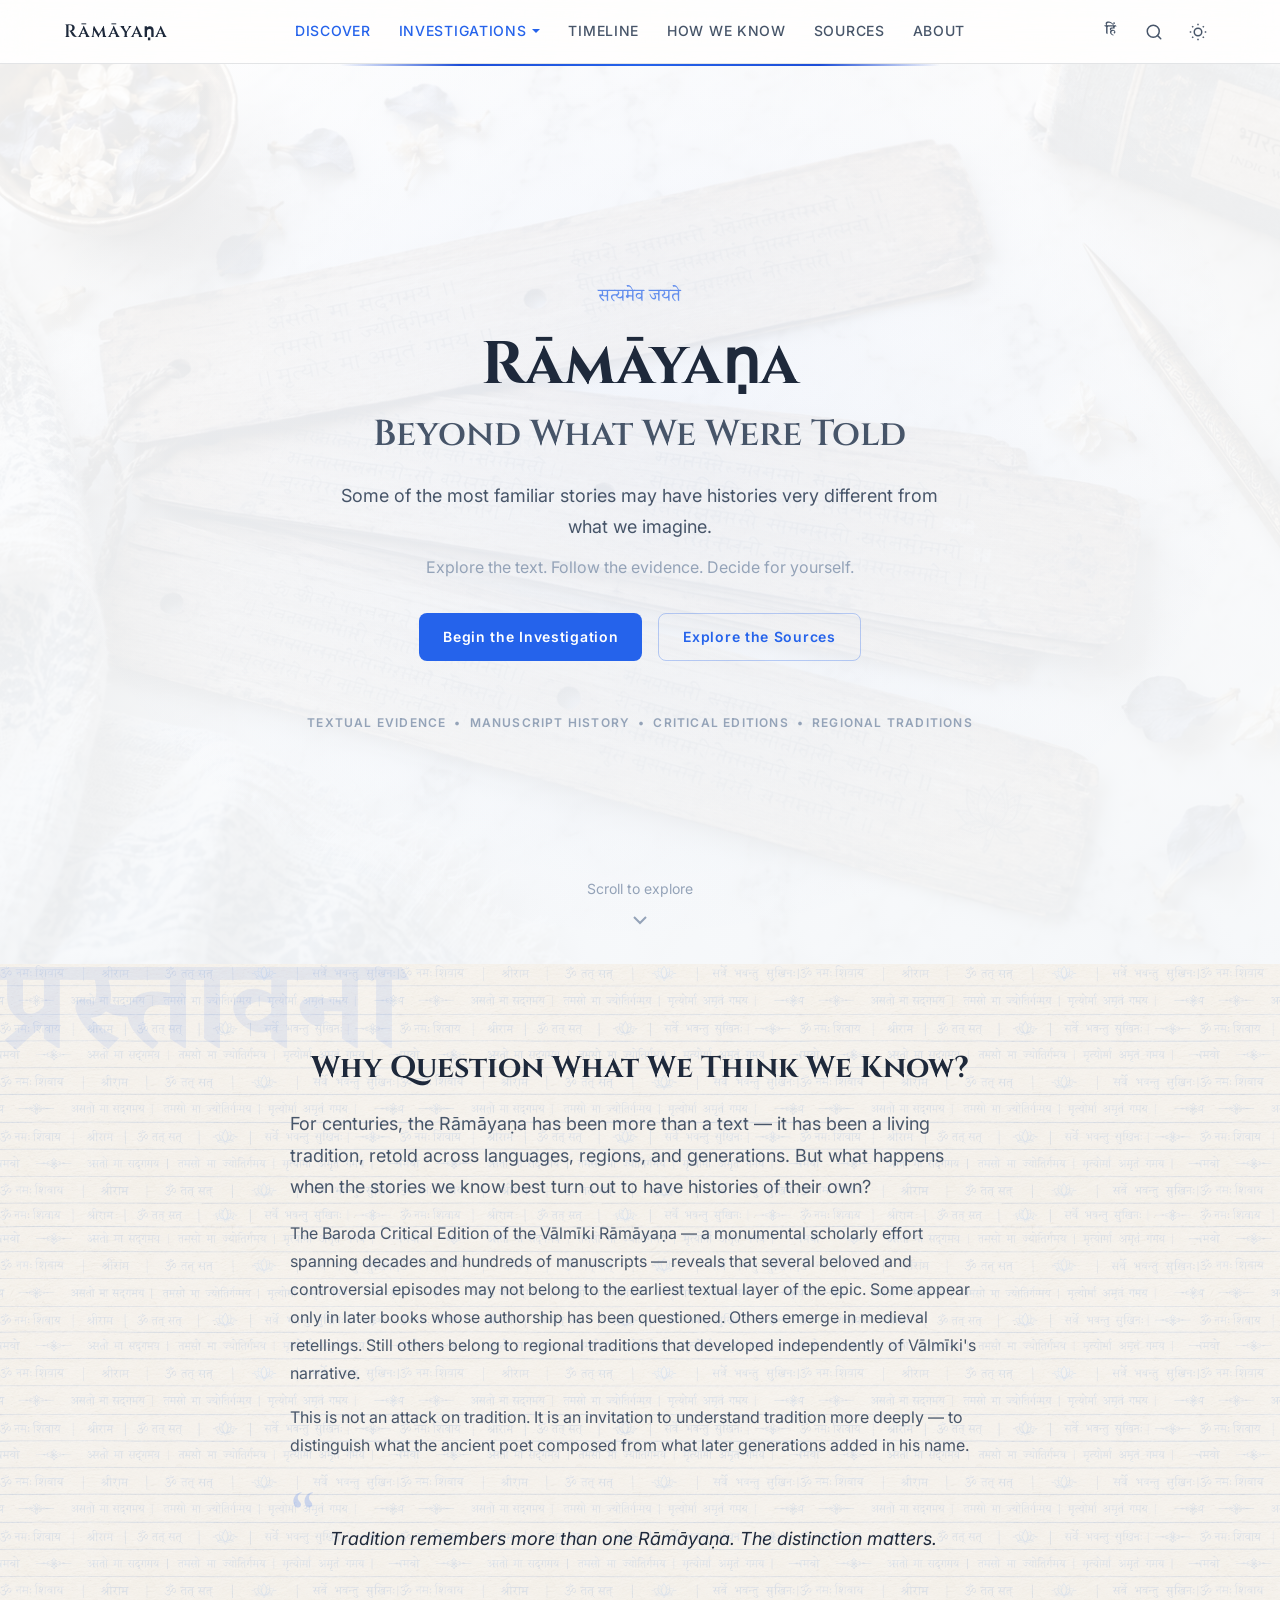
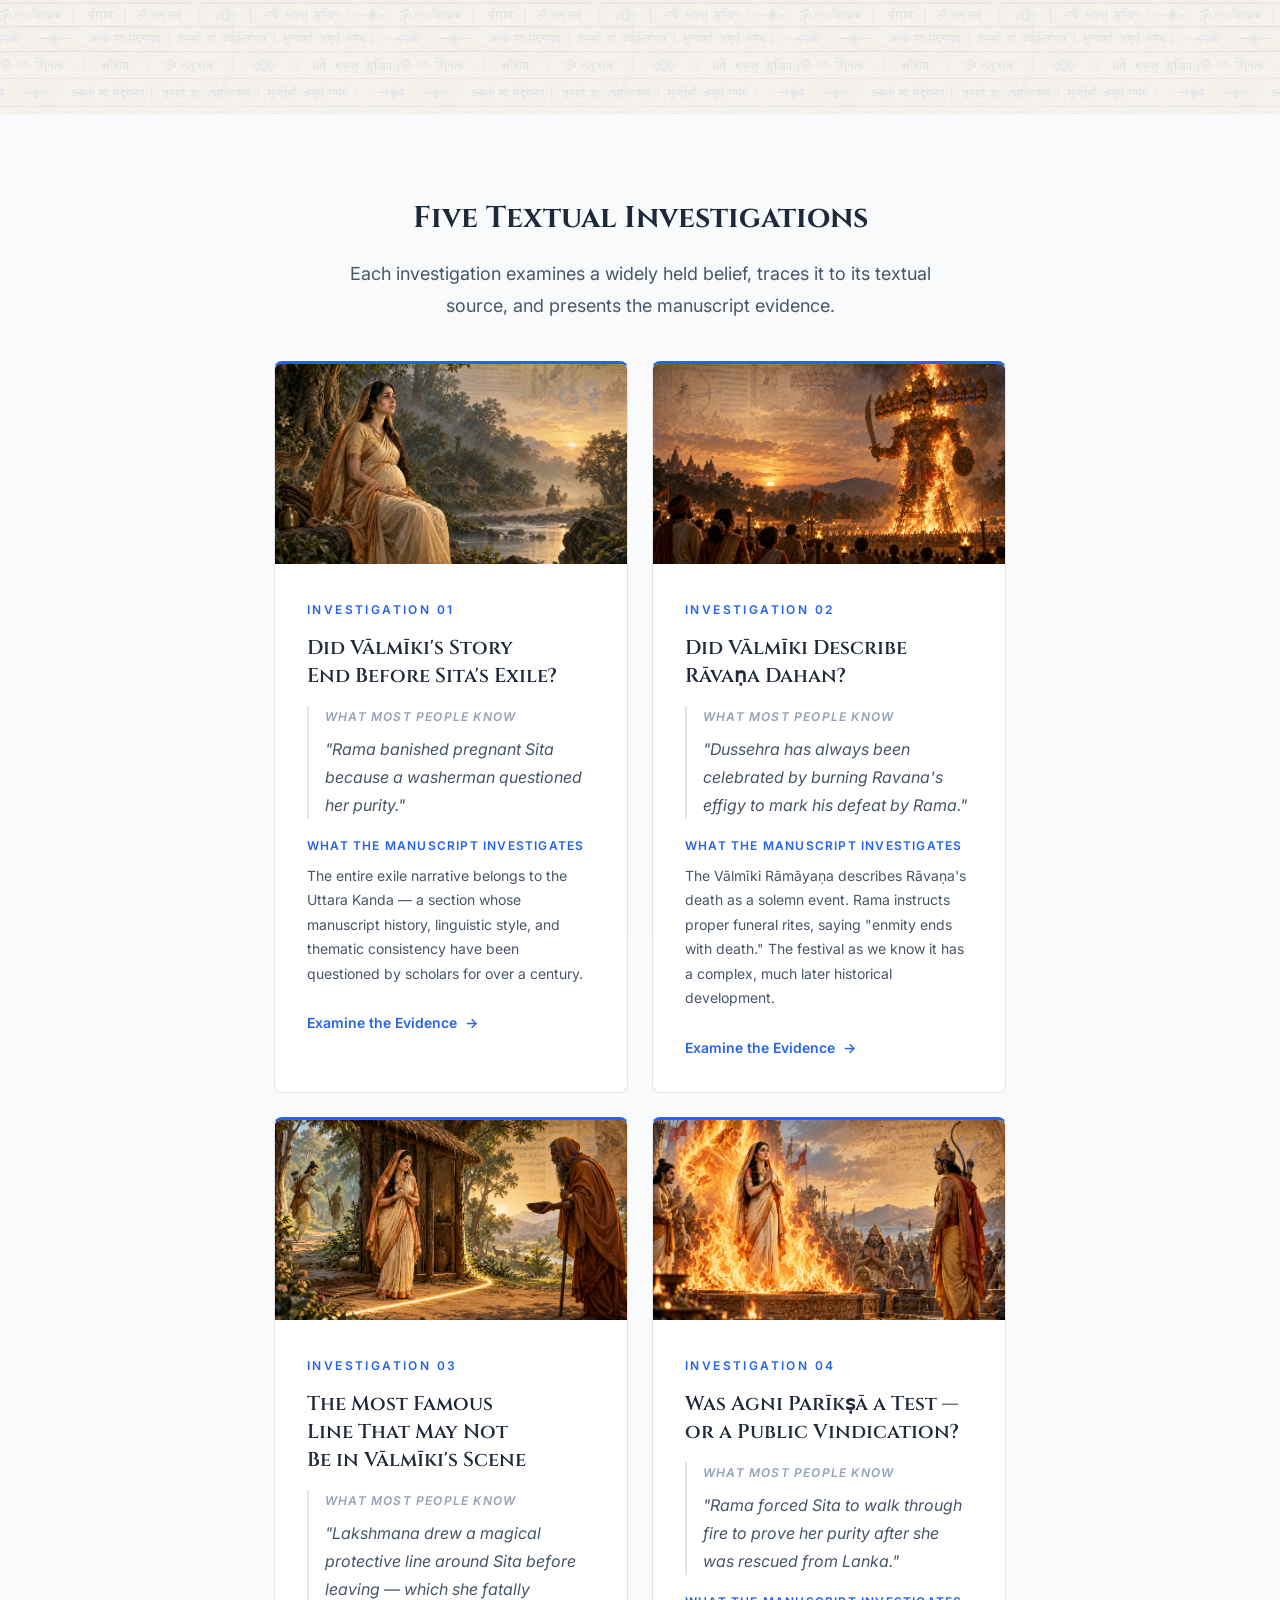
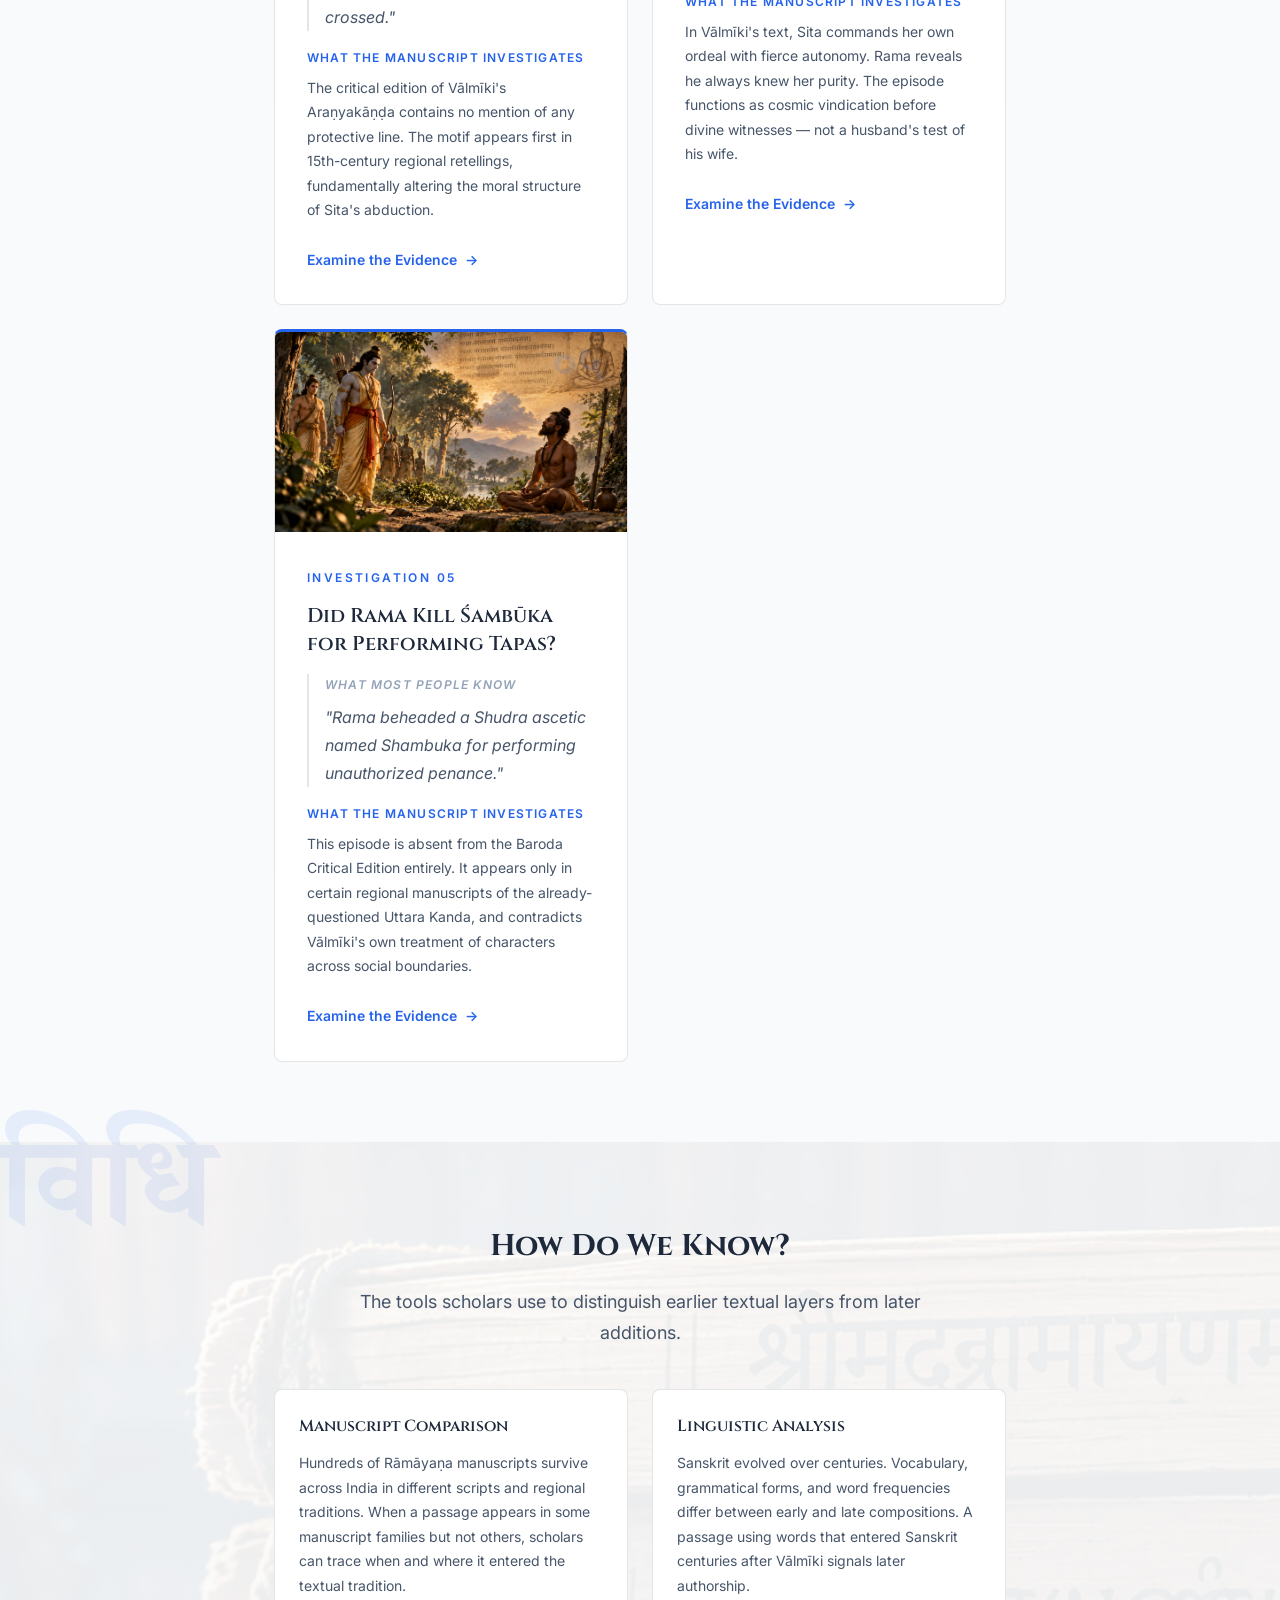
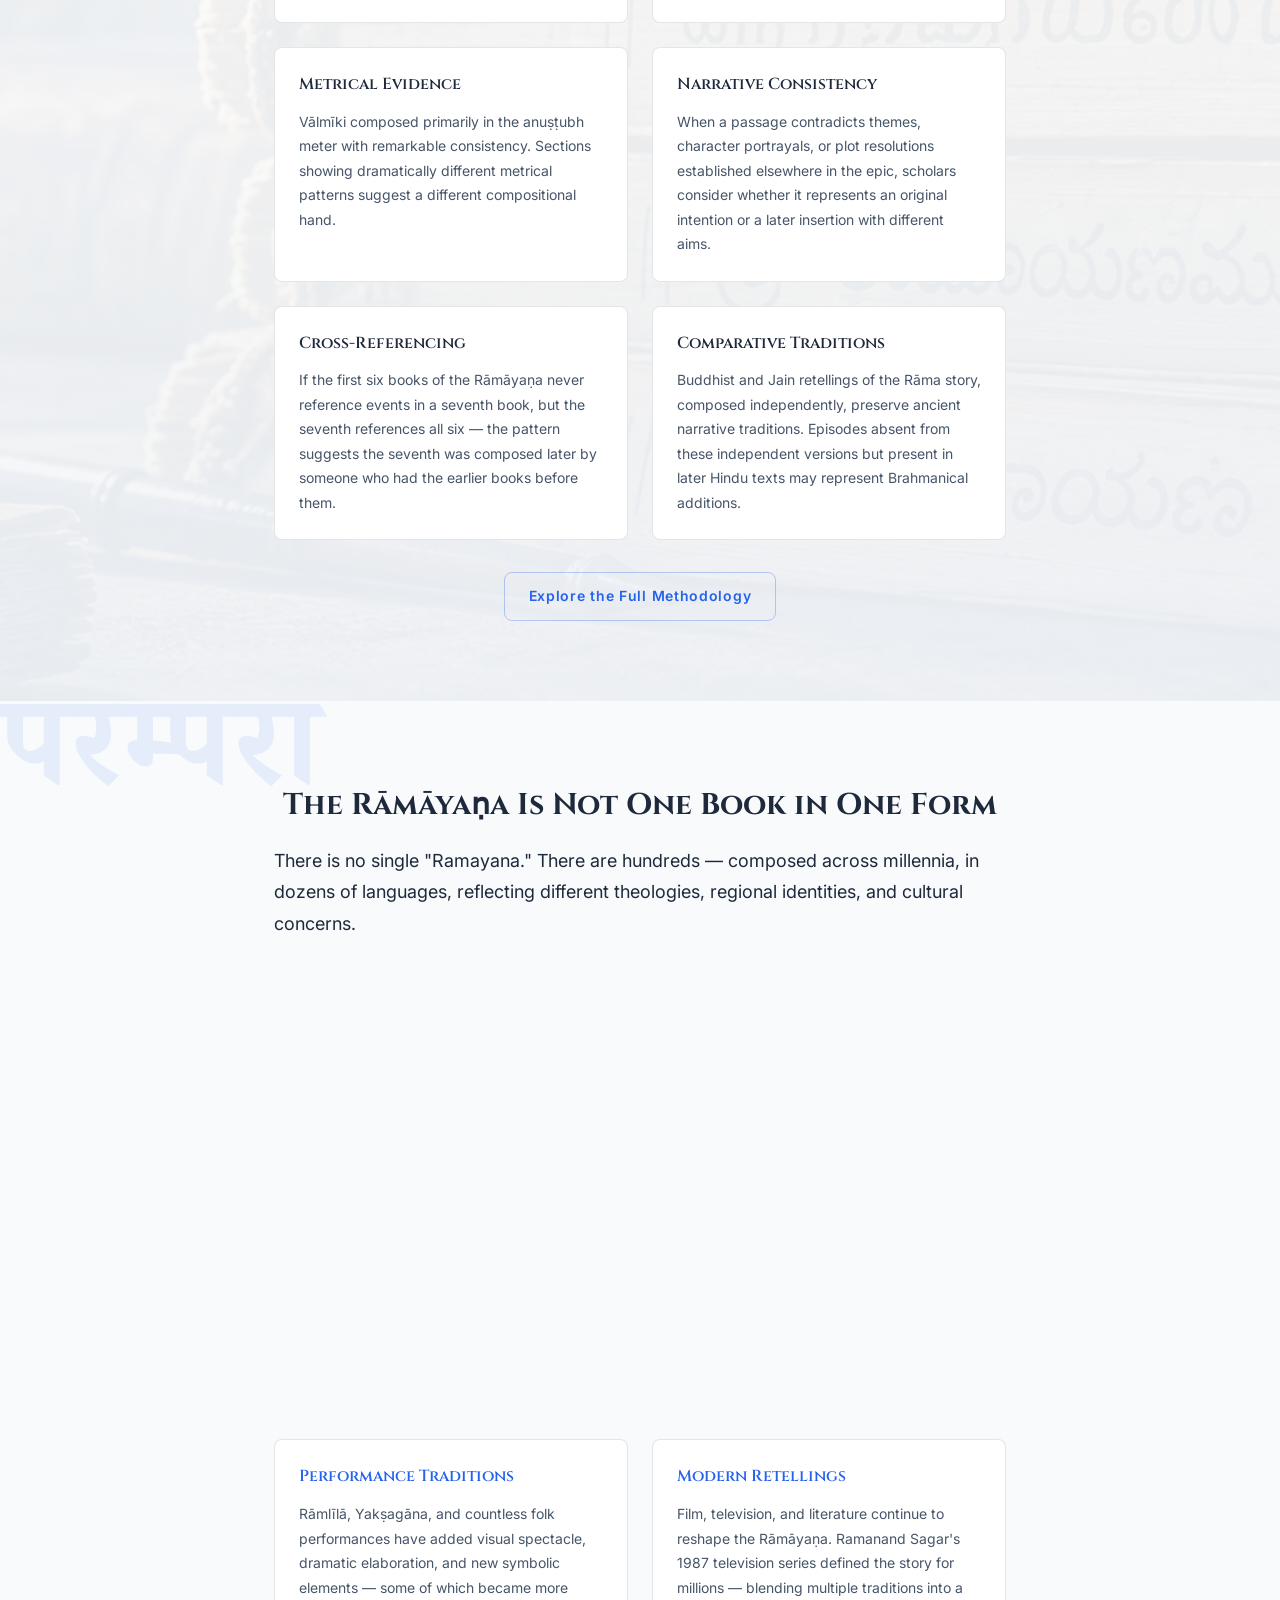
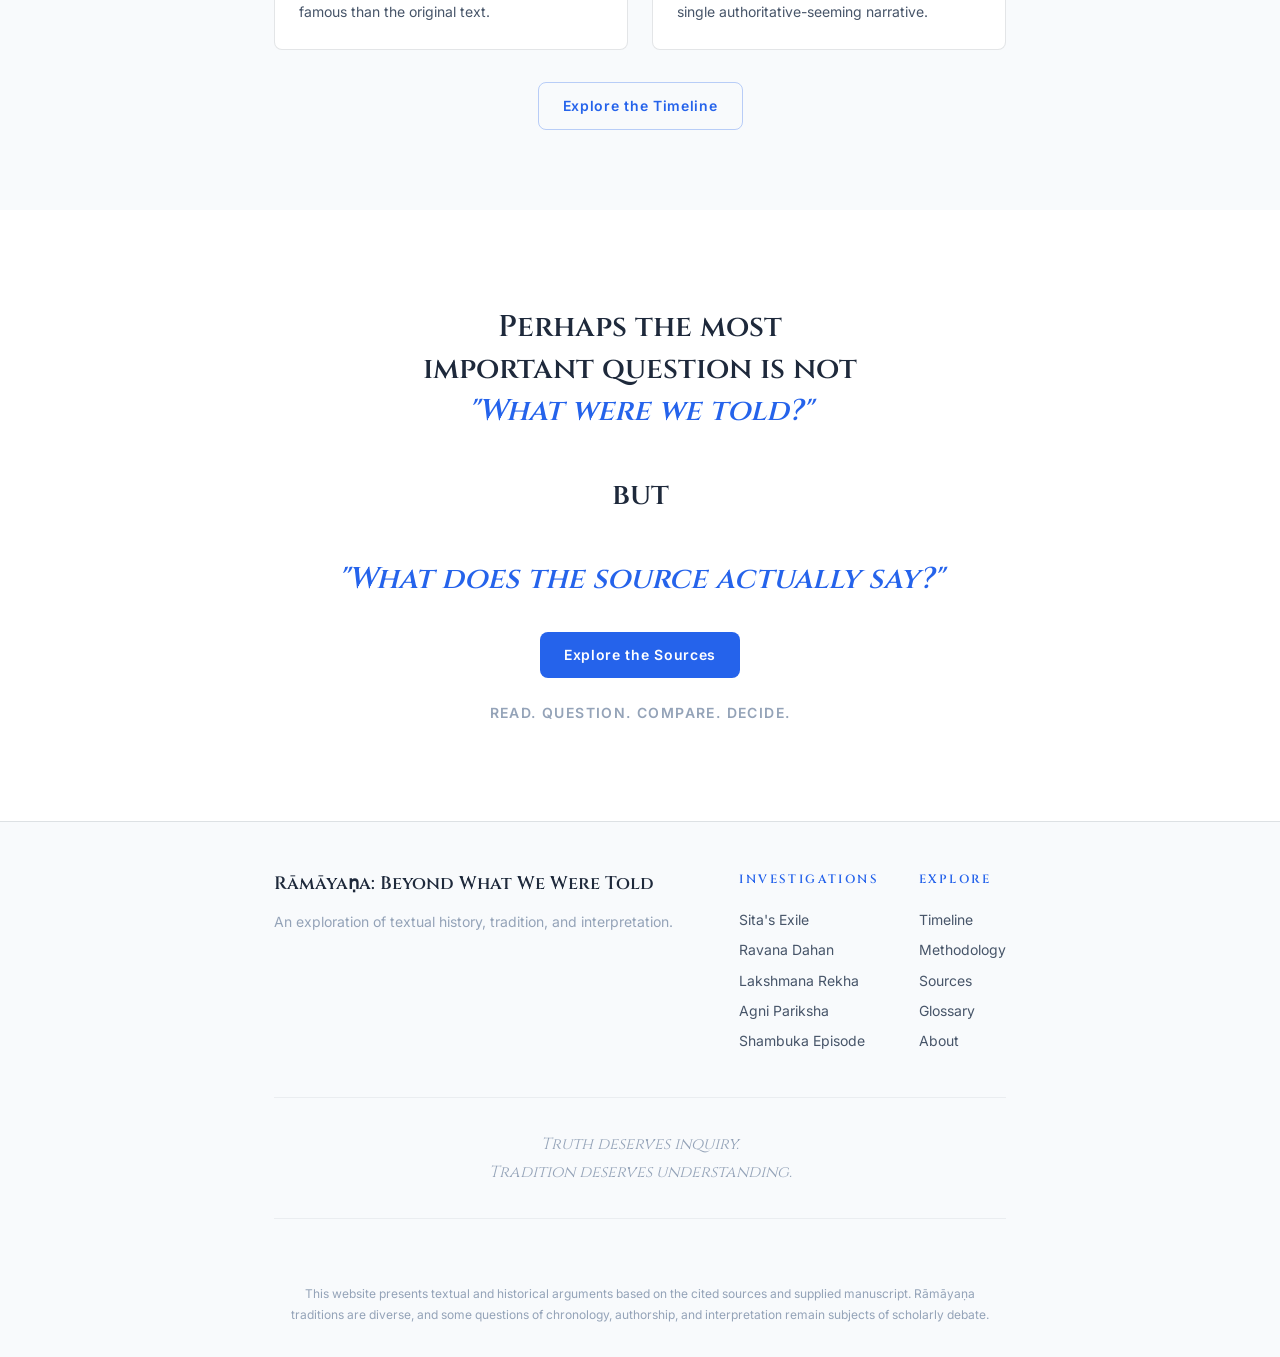
==== index.html @ 6b8daf91 "Add complete Ramayana scholarly website - Light white/blue theme with dark mode toggle - 5 textual i" ====
<!DOCTYPE html>
<html lang="en">
<head>
    <meta charset="UTF-8">
    <meta name="viewport" content="width=device-width, initial-scale=1.0">
    <title>Ramayana: Beyond What We Were Told</title>
    <meta name="description" content="An immersive digital exhibition exploring the textual history of the Ramayana. Discover what the earliest texts say, what later traditions added, and what history changed.">
    <meta name="keywords" content="Valmiki Ramayana, Ramayana facts, Ramayana Critical Edition, Uttara Kanda, textual history, Sita exile, Lakshmana Rekha, Agni Pariksha">
    <link rel="canonical" href="">
    <meta property="og:title" content="Ramayana: Beyond What We Were Told">
    <meta property="og:description" content="Return to the Text. Examine the Evidence. Rediscover the Story.">
    <meta property="og:type" content="website">
    <meta name="twitter:card" content="summary_large_image">
    <meta name="twitter:title" content="Ramayana: Beyond What We Were Told">
    <meta name="twitter:description" content="An immersive digital exhibition exploring the textual history of the Ramayana.">
    <meta property="og:image" content="images/og-image.png">
    <meta name="twitter:image" content="images/og-image.png">
    <link rel="icon" type="image/png" href="images/favicon.png">
    <link rel="preconnect" href="https://fonts.googleapis.com">
    <link rel="preconnect" href="https://fonts.gstatic.com" crossorigin>
    <link href="https://fonts.googleapis.com/css2?family=Cinzel:wght@400;500;600;700&family=Inter:wght@300;400;500;600&family=Noto+Serif+Devanagari:wght@400;600&display=swap" rel="stylesheet">
    <link rel="stylesheet" href="css/reset.css">
    <link rel="stylesheet" href="css/variables.css">
    <link rel="stylesheet" href="css/main.css">
    <link rel="stylesheet" href="css/components.css">
    <link rel="stylesheet" href="css/responsive.css">
    <script type="application/ld+json">
    {
        "@context": "https://schema.org",
        "@type": "WebSite",
        "name": "Ramayana: Beyond What We Were Told",
        "description": "An immersive digital exhibition exploring the textual history of the Ramayana.",
        "url": ""
    }
    </script>
</head>
<body>
    <a href="#main-content" class="skip-to-content">Skip to main content</a>
    <div class="reading-progress-bar" aria-hidden="true"></div>

    <header class="site-header" role="banner">
        <div class="header-container">
            <a href="index.html" class="site-logo" aria-label="Home">
                <span class="logo-text">Rāmāyaṇa</span>
            </a>
            <nav class="main-nav" role="navigation" aria-label="Main navigation">
                <ul class="nav-links">
                    <li><a href="index.html" class="active" data-i18n="nav-discover">Discover</a></li>
                    <li class="nav-dropdown">
                        <a href="#investigations" aria-haspopup="true" data-i18n="nav-investigations">Investigations</a>
                        <ul class="dropdown-menu">
                            <li><a href="facts/sita-exile.html" data-i18n="nav-sita-exile">Sita's Exile</a></li>
                            <li><a href="facts/ravana-dahan.html" data-i18n="nav-ravana-dahan">Ravana Dahan</a></li>
                            <li><a href="facts/lakshmana-rekha.html" data-i18n="nav-lakshmana-rekha">Lakshmana Rekha</a></li>
                            <li><a href="facts/agni-pariksha.html" data-i18n="nav-agni-pariksha">Agni Pariksha</a></li>
                            <li><a href="facts/shambuka.html" data-i18n="nav-shambuka">The Shambuka Episode</a></li>
                        </ul>
                    </li>
                    <li><a href="timeline.html" data-i18n="nav-timeline">Timeline</a></li>
                    <li><a href="methodology.html" data-i18n="nav-how-we-know">How We Know</a></li>
                    <li><a href="sources.html" data-i18n="nav-sources">Sources</a></li>
                    <li><a href="about.html" data-i18n="nav-about">About</a></li>
                </ul>
            </nav>
            <div class="header-actions">
                <button class="lang-toggle" aria-label="हिन्दी में पढ़ें" title="हिन्दी में पढ़ें">
                    <span class="lang-label">हिं</span>
                </button>
                <button class="search-toggle" aria-label="Open search" title="Search (Ctrl+K)">
                    <svg width="20" height="20" viewBox="0 0 24 24" fill="none" stroke="currentColor" stroke-width="2" stroke-linecap="round" stroke-linejoin="round"><circle cx="11" cy="11" r="8"/><line x1="21" y1="21" x2="16.65" y2="16.65"/></svg>
                </button>
                <button class="theme-toggle" aria-label="Toggle reading mode" title="Toggle reading mode">
                    <svg class="icon-sun" width="20" height="20" viewBox="0 0 24 24" fill="none" stroke="currentColor" stroke-width="2"><circle cx="12" cy="12" r="5"/><line x1="12" y1="1" x2="12" y2="3"/><line x1="12" y1="21" x2="12" y2="23"/><line x1="4.22" y1="4.22" x2="5.64" y2="5.64"/><line x1="18.36" y1="18.36" x2="19.78" y2="19.78"/><line x1="1" y1="12" x2="3" y2="12"/><line x1="21" y1="12" x2="23" y2="12"/><line x1="4.22" y1="19.78" x2="5.64" y2="18.36"/><line x1="18.36" y1="5.64" x2="19.78" y2="4.22"/></svg>
                    <svg class="icon-moon" width="20" height="20" viewBox="0 0 24 24" fill="none" stroke="currentColor" stroke-width="2"><path d="M21 12.79A9 9 0 1 1 11.21 3 7 7 0 0 0 21 12.79z"/></svg>
                </button>
                <button class="mobile-menu-toggle" aria-label="Open menu" aria-expanded="false">
                    <span class="hamburger-line"></span>
                    <span class="hamburger-line"></span>
                    <span class="hamburger-line"></span>
                </button>
            </div>
        </div>
    </header>

    <main id="main-content">
        <!-- HERO SECTION -->
        <section class="hero" aria-label="Introduction">
            <div class="hero-bg-texture" aria-hidden="true"></div>
            <div class="hero-content">
                <p class="hero-sanskrit" aria-hidden="true" data-i18n="hero-sanskrit">सत्यमेव जयते</p>
                <h1 class="hero-title">
                    <span class="hero-title-main" data-i18n="hero-title-main">Rāmāyaṇa</span>
                    <span class="hero-title-sub" data-i18n="hero-title-sub">Beyond What We Were Told</span>
                </h1>
                <p class="hero-tagline" data-i18n="hero-tagline">Some of the most familiar stories may have histories very different from what we imagine.</p>
                <p class="hero-invitation" data-i18n="hero-invitation">Explore the text. Follow the evidence. Decide for yourself.</p>
                <div class="hero-cta">
                    <a href="#investigations" class="btn-primary" data-i18n="hero-btn-begin">Begin the Investigation</a>
                    <a href="sources.html" class="btn-secondary" data-i18n="hero-btn-sources">Explore the Sources</a>
                </div>
                <div class="credibility-strip fade-in">
                    <span data-i18n="hero-cred-textual">Textual Evidence</span>
                    <span class="separator" aria-hidden="true">•</span>
                    <span data-i18n="hero-cred-manuscript">Manuscript History</span>
                    <span class="separator" aria-hidden="true">•</span>
                    <span data-i18n="hero-cred-critical">Critical Editions</span>
                    <span class="separator" aria-hidden="true">•</span>
                    <span data-i18n="hero-cred-regional">Regional Traditions</span>
                </div>
            </div>
            <div class="hero-scroll-indicator" aria-hidden="true">
                <span data-i18n="hero-scroll">Scroll to explore</span>
                <svg width="24" height="24" viewBox="0 0 24 24" fill="none" stroke="currentColor" stroke-width="2"><polyline points="6 9 12 15 18 9"/></svg>
            </div>
        </section>

        <!-- INTRODUCTION -->
        <section class="section-intro fade-in" aria-labelledby="intro-heading">
            <div class="container">
                <div class="section-number" aria-hidden="true">प्रस्तावना</div>
                <h2 id="intro-heading" class="section-heading" data-i18n="intro-heading">Why Question What We Think We Know?</h2>
                <div class="intro-content">
                    <p class="lead-text" data-i18n="intro-lead">For centuries, the Rāmāyaṇa has been more than a text — it has been a living tradition, retold across languages, regions, and generations. But what happens when the stories we know best turn out to have histories of their own?</p>
                    <p data-i18n="intro-p1">The Baroda Critical Edition of the Vālmīki Rāmāyaṇa — a monumental scholarly effort spanning decades and hundreds of manuscripts — reveals that several beloved and controversial episodes may not belong to the earliest textual layer of the epic. Some appear only in later books whose authorship has been questioned. Others emerge in medieval retellings. Still others belong to regional traditions that developed independently of Vālmīki's narrative.</p>
                    <p data-i18n="intro-p2">This is not an attack on tradition. It is an invitation to understand tradition more deeply — to distinguish what the ancient poet composed from what later generations added in his name.</p>
                    <div class="quote-block fade-in">
                        <blockquote>
                            <p data-i18n="intro-quote">Tradition remembers more than one Rāmāyaṇa. The distinction matters.</p>
                        </blockquote>
                    </div>
                </div>
            </div>
        </section>

        <!-- SIX INVESTIGATIONS -->
        <section id="investigations" class="section-investigations" aria-labelledby="investigations-heading">
            <div class="container">
                <h2 id="investigations-heading" class="section-heading" data-i18n="investigations-heading">Five Textual Investigations</h2>
                <p class="section-subtitle" data-i18n="investigations-subtitle">Each investigation examines a widely held belief, traces it to its textual source, and presents the manuscript evidence.</p>

                <div class="revelation-cards">
                    <!-- CARD 01: Sita's Exile -->
                    <article class="revelation-card fade-in">
                        <div class="card-image">
                            <img src="images/card-01-sita-exile.png" alt="Ancient manuscript depicting Sita's exile narrative" loading="lazy">
                        </div>
                        <div class="card-content">
                            <div class="card-header">
                                <span class="card-number" aria-hidden="true">०१</span>
                                <span class="card-label" data-i18n="card1-label">Investigation 01</span>
                            </div>
                            <h3 class="card-title" data-i18n="card1-title">Did Vālmīki's Story End Before Sita's Exile?</h3>
                            <div class="card-body">
                                <div class="popular-belief">
                                    <span class="belief-label" data-i18n="card1-belief-label">What most people know</span>
                                    <p data-i18n="card1-belief">"Rama banished pregnant Sita because a washerman questioned her purity."</p>
                                </div>
                                <div class="investigation-text">
                                    <span class="invest-label" data-i18n="card1-invest-label">What the manuscript investigates</span>
                                    <p data-i18n="card1-invest">The entire exile narrative belongs to the Uttara Kanda — a section whose manuscript history, linguistic style, and thematic consistency have been questioned by scholars for over a century.</p>
                                </div>
                            </div>
                            <a href="facts/sita-exile.html" class="card-cta" data-i18n="card1-cta">Examine the Evidence <span aria-hidden="true">→</span></a>
                        </div>
                    </article>

                    <!-- CARD 02: Ravana Dahan -->
                    <article class="revelation-card fade-in">
                        <div class="card-image">
                            <img src="images/card-02-ravana-dahan.png" alt="Historical depiction of Ravana Dahan festival origins" loading="lazy">
                        </div>
                        <div class="card-content">
                            <div class="card-header">
                                <span class="card-number" aria-hidden="true">०२</span>
                                <span class="card-label" data-i18n="card2-label">Investigation 02</span>
                            </div>
                            <h3 class="card-title" data-i18n="card2-title">Did Vālmīki Describe Rāvaṇa Dahan?</h3>
                            <div class="card-body">
                                <div class="popular-belief">
                                    <span class="belief-label" data-i18n="card2-belief-label">What most people know</span>
                                    <p data-i18n="card2-belief">"Dussehra has always been celebrated by burning Ravana's effigy to mark his defeat by Rama."</p>
                                </div>
                                <div class="investigation-text">
                                    <span class="invest-label" data-i18n="card2-invest-label">What the manuscript investigates</span>
                                    <p data-i18n="card2-invest">The Vālmīki Rāmāyaṇa describes Rāvaṇa's death as a solemn event. Rama instructs proper funeral rites, saying "enmity ends with death." The festival as we know it has a complex, much later historical development.</p>
                                </div>
                            </div>
                            <a href="facts/ravana-dahan.html" class="card-cta" data-i18n="card2-cta">Examine the Evidence <span aria-hidden="true">→</span></a>
                        </div>
                    </article>

                    <!-- CARD 03: Lakshmana Rekha -->
                    <article class="revelation-card fade-in">
                        <div class="card-image">
                            <img src="images/card-04-lakshmana-rekha.png" alt="Artistic interpretation of the Lakshmana Rekha legend" loading="lazy">
                        </div>
                        <div class="card-content">
                            <div class="card-header">
                                <span class="card-number" aria-hidden="true">०३</span>
                                <span class="card-label" data-i18n="card3-label">Investigation 03</span>
                            </div>
                            <h3 class="card-title" data-i18n="card3-title">The Most Famous Line That May Not Be in Vālmīki's Scene</h3>
                            <div class="card-body">
                                <div class="popular-belief">
                                    <span class="belief-label" data-i18n="card3-belief-label">What most people know</span>
                                    <p data-i18n="card3-belief">"Lakshmana drew a magical protective line around Sita before leaving — which she fatally crossed."</p>
                                </div>
                                <div class="investigation-text">
                                    <span class="invest-label" data-i18n="card3-invest-label">What the manuscript investigates</span>
                                    <p data-i18n="card3-invest">The critical edition of Vālmīki's Araṇyakāṇḍa contains no mention of any protective line. The motif appears first in 15th-century regional retellings, fundamentally altering the moral structure of Sita's abduction.</p>
                                </div>
                            </div>
                            <a href="facts/lakshmana-rekha.html" class="card-cta" data-i18n="card3-cta">Examine the Evidence <span aria-hidden="true">→</span></a>
                        </div>
                    </article>

                    <!-- CARD 04: Agni Pariksha -->
                    <article class="revelation-card fade-in">
                        <div class="card-image">
                            <img src="images/card-05-agni-pariksha.png" alt="Ancient depiction of the Agni Pariksha episode" loading="lazy">
                        </div>
                        <div class="card-content">
                            <div class="card-header">
                                <span class="card-number" aria-hidden="true">०४</span>
                                <span class="card-label" data-i18n="card4-label">Investigation 04</span>
                            </div>
                            <h3 class="card-title" data-i18n="card4-title">Was Agni Parīkṣā a Test — or a Public Vindication?</h3>
                            <div class="card-body">
                                <div class="popular-belief">
                                    <span class="belief-label" data-i18n="card4-belief-label">What most people know</span>
                                    <p data-i18n="card4-belief">"Rama forced Sita to walk through fire to prove her purity after she was rescued from Lanka."</p>
                                </div>
                                <div class="investigation-text">
                                    <span class="invest-label" data-i18n="card4-invest-label">What the manuscript investigates</span>
                                    <p data-i18n="card4-invest">In Vālmīki's text, Sita commands her own ordeal with fierce autonomy. Rama reveals he always knew her purity. The episode functions as cosmic vindication before divine witnesses — not a husband's test of his wife.</p>
                                </div>
                            </div>
                            <a href="facts/agni-pariksha.html" class="card-cta" data-i18n="card4-cta">Examine the Evidence <span aria-hidden="true">→</span></a>
                        </div>
                    </article>

                    <!-- CARD 05: Shambuka -->
                    <article class="revelation-card fade-in">
                        <div class="card-image">
                            <img src="images/card-06-shambuka.png" alt="Scholarly examination of the Shambuka episode" loading="lazy">
                        </div>
                        <div class="card-content">
                            <div class="card-header">
                                <span class="card-number" aria-hidden="true">०५</span>
                                <span class="card-label" data-i18n="card5-label">Investigation 05</span>
                            </div>
                            <h3 class="card-title" data-i18n="card5-title">Did Rama Kill Śambūka for Performing Tapas?</h3>
                            <div class="card-body">
                                <div class="popular-belief">
                                    <span class="belief-label" data-i18n="card5-belief-label">What most people know</span>
                                    <p data-i18n="card5-belief">"Rama beheaded a Shudra ascetic named Shambuka for performing unauthorized penance."</p>
                                </div>
                                <div class="investigation-text">
                                    <span class="invest-label" data-i18n="card5-invest-label">What the manuscript investigates</span>
                                    <p data-i18n="card5-invest">This episode is absent from the Baroda Critical Edition entirely. It appears only in certain regional manuscripts of the already-questioned Uttara Kanda, and contradicts Vālmīki's own treatment of characters across social boundaries.</p>
                                </div>
                            </div>
                            <a href="facts/shambuka.html" class="card-cta" data-i18n="card5-cta">Examine the Evidence <span aria-hidden="true">→</span></a>
                        </div>
                    </article>
                </div>
            </div>
        </section>

        <!-- HOW DO WE KNOW SECTION -->
        <section class="section-methodology fade-in" aria-labelledby="methodology-heading">
            <div class="container">
                <div class="section-number" aria-hidden="true">विधि</div>
                <h2 id="methodology-heading" class="section-heading" data-i18n="methodology-heading">How Do We Know?</h2>
                <p class="section-subtitle" data-i18n="methodology-subtitle">The tools scholars use to distinguish earlier textual layers from later additions.</p>
                <div class="methodology-grid">
                    <div class="method-card fade-in">
                        <h3 data-i18n="method1-title">Manuscript Comparison</h3>
                        <p data-i18n="method1-text">Hundreds of Rāmāyaṇa manuscripts survive across India in different scripts and regional traditions. When a passage appears in some manuscript families but not others, scholars can trace when and where it entered the textual tradition.</p>
                    </div>
                    <div class="method-card fade-in">
                        <h3 data-i18n="method2-title">Linguistic Analysis</h3>
                        <p data-i18n="method2-text">Sanskrit evolved over centuries. Vocabulary, grammatical forms, and word frequencies differ between early and late compositions. A passage using words that entered Sanskrit centuries after Vālmīki signals later authorship.</p>
                    </div>
                    <div class="method-card fade-in">
                        <h3 data-i18n="method3-title">Metrical Evidence</h3>
                        <p data-i18n="method3-text">Vālmīki composed primarily in the anuṣṭubh meter with remarkable consistency. Sections showing dramatically different metrical patterns suggest a different compositional hand.</p>
                    </div>
                    <div class="method-card fade-in">
                        <h3 data-i18n="method4-title">Narrative Consistency</h3>
                        <p data-i18n="method4-text">When a passage contradicts themes, character portrayals, or plot resolutions established elsewhere in the epic, scholars consider whether it represents an original intention or a later insertion with different aims.</p>
                    </div>
                    <div class="method-card fade-in">
                        <h3 data-i18n="method5-title">Cross-Referencing</h3>
                        <p data-i18n="method5-text">If the first six books of the Rāmāyaṇa never reference events in a seventh book, but the seventh references all six — the pattern suggests the seventh was composed later by someone who had the earlier books before them.</p>
                    </div>
                    <div class="method-card fade-in">
                        <h3 data-i18n="method6-title">Comparative Traditions</h3>
                        <p data-i18n="method6-text">Buddhist and Jain retellings of the Rāma story, composed independently, preserve ancient narrative traditions. Episodes absent from these independent versions but present in later Hindu texts may represent Brahmanical additions.</p>
                    </div>
                </div>
                <div class="methodology-cta">
                    <a href="methodology.html" class="btn-secondary" data-i18n="methodology-cta">Explore the Full Methodology</a>
                </div>
            </div>
        </section>

        <!-- THE RAMAYANA IS NOT ONE BOOK -->
        <section class="section-multiplicity fade-in" aria-labelledby="multiplicity-heading">
            <div class="container">
                <div class="section-number" aria-hidden="true">परम्परा</div>
                <h2 id="multiplicity-heading" class="section-heading" data-i18n="multiplicity-heading">The Rāmāyaṇa Is Not One Book in One Form</h2>
                <div class="multiplicity-content">
                    <p class="lead-text" data-i18n="multiplicity-lead">There is no single "Ramayana." There are hundreds — composed across millennia, in dozens of languages, reflecting different theologies, regional identities, and cultural concerns.</p>
                    <div class="tradition-grid">
                        <div class="tradition-item fade-in">
                            <h3 data-i18n="tradition1-title">Vālmīki's Epic</h3>
                            <p data-i18n="tradition1-text">The earliest Sanskrit narrative, composed in the anuṣṭubh meter. The Baroda Critical Edition represents the most rigorous attempt to reconstruct this foundational text.</p>
                        </div>
                        <div class="tradition-item fade-in">
                            <h3 data-i18n="tradition2-title">Regional Rāmāyaṇas</h3>
                            <p data-i18n="tradition2-text">Kamban's Tamil Irāmāvatāram, Kṛttivāsa's Bengali version, Balarāma Dāsa's Odia retelling — each reshapes the narrative to reflect regional language, theology, and social concerns.</p>
                        </div>
                        <div class="tradition-item fade-in">
                            <h3 data-i18n="tradition3-title">Devotional Retellings</h3>
                            <p data-i18n="tradition3-text">Tulsīdāsa's Rāmacaritamānasa, the Adhyātma Rāmāyaṇa, and other bhakti texts transform the epic into devotional theology, adding and omitting episodes to serve spiritual purposes.</p>
                        </div>
                        <div class="tradition-item fade-in">
                            <h3 data-i18n="tradition4-title">Non-Hindu Traditions</h3>
                            <p data-i18n="tradition4-text">The Buddhist Dasaratha Jātaka (3rd century BCE) and Vimalasūri's Jain Paumacariya (4th century CE) preserve independent ancient narratives that often lack episodes found only in later Hindu versions.</p>
                        </div>
                        <div class="tradition-item fade-in">
                            <h3 data-i18n="tradition5-title">Performance Traditions</h3>
                            <p data-i18n="tradition5-text">Rāmlīlā, Yakṣagāna, and countless folk performances have added visual spectacle, dramatic elaboration, and new symbolic elements — some of which became more famous than the original text.</p>
                        </div>
                        <div class="tradition-item fade-in">
                            <h3 data-i18n="tradition6-title">Modern Retellings</h3>
                            <p data-i18n="tradition6-text">Film, television, and literature continue to reshape the Rāmāyaṇa. Ramanand Sagar's 1987 television series defined the story for millions — blending multiple traditions into a single authoritative-seeming narrative.</p>
                        </div>
                    </div>
                </div>
                <div class="multiplicity-cta">
                    <a href="timeline.html" class="btn-secondary" data-i18n="multiplicity-cta">Explore the Timeline</a>
                </div>
            </div>
        </section>

        <!-- CLOSING SECTION -->
        <section class="section-closing" aria-labelledby="closing-heading">
            <div class="container">
                <div class="closing-content fade-in">
                    <h2 id="closing-heading" class="closing-quote"><span data-i18n="closing-quote-1">Perhaps the most important question is not</span><br><em data-i18n="closing-quote-2">"What were we told?"</em><br><br><span data-i18n="closing-quote-3">but</span><br><br><em data-i18n="closing-quote-4">"What does the source actually say?"</em></h2>
                    <div class="closing-cta">
                        <a href="sources.html" class="btn-primary" data-i18n="closing-cta">Explore the Sources</a>
                    </div>
                    <p class="closing-motto" data-i18n="closing-motto">Read. Question. Compare. Decide.</p>
                </div>
            </div>
        </section>
    </main>

    <!-- SEARCH MODAL -->
    <div class="search-modal" id="searchModal" role="dialog" aria-label="Search" aria-hidden="true">
        <div class="search-modal-overlay"></div>
        <div class="search-modal-content">
            <div class="search-input-wrapper">
                <svg width="20" height="20" viewBox="0 0 24 24" fill="none" stroke="currentColor" stroke-width="2"><circle cx="11" cy="11" r="8"/><line x1="21" y1="21" x2="16.65" y2="16.65"/></svg>
                <input type="search" id="searchInput" placeholder="Search investigations, sources, terms..." aria-label="Search the site" autocomplete="off">
                <kbd>ESC</kbd>
            </div>
            <div class="search-results" id="searchResults" aria-live="polite"></div>
        </div>
    </div>

    <!-- Source modal is created dynamically by sources.js -->

    <!-- FOOTER -->
    <footer class="site-footer" role="contentinfo">
        <div class="container">
            <div class="footer-main">
                <div class="footer-brand">
                    <h2 class="footer-title" data-i18n="footer-title">Rāmāyaṇa: Beyond What We Were Told</h2>
                    <p class="footer-subtitle" data-i18n="footer-subtitle">An exploration of textual history, tradition, and interpretation.</p>
                </div>
                <div class="footer-links">
                    <div class="footer-column">
                        <h3 data-i18n="footer-col-investigations">Investigations</h3>
                        <ul>
                            <li><a href="facts/sita-exile.html" data-i18n="nav-sita-exile">Sita's Exile</a></li>
                            <li><a href="facts/ravana-dahan.html" data-i18n="nav-ravana-dahan">Ravana Dahan</a></li>
                            <li><a href="facts/lakshmana-rekha.html" data-i18n="nav-lakshmana-rekha">Lakshmana Rekha</a></li>
                            <li><a href="facts/agni-pariksha.html" data-i18n="nav-agni-pariksha">Agni Pariksha</a></li>
                            <li><a href="facts/shambuka.html" data-i18n="nav-shambuka">Shambuka Episode</a></li>
                        </ul>
                    </div>
                    <div class="footer-column">
                        <h3 data-i18n="footer-col-explore">Explore</h3>
                        <ul>
                            <li><a href="timeline.html" data-i18n="footer-timeline">Timeline</a></li>
                            <li><a href="methodology.html" data-i18n="footer-methodology">Methodology</a></li>
                            <li><a href="sources.html" data-i18n="footer-sources">Sources</a></li>
                            <li><a href="glossary.html" data-i18n="footer-glossary">Glossary</a></li>
                            <li><a href="about.html" data-i18n="footer-about">About</a></li>
                        </ul>
                    </div>
                </div>
            </div>
            <div class="footer-wisdom">
                <p class="footer-quote" data-i18n="footer-quote">Truth deserves inquiry.<br>Tradition deserves understanding.</p>
            </div>
            <div class="footer-visitor" id="visitorCounter" aria-label="Visit counter"></div>
            <div class="footer-bottom">
                <p class="footer-disclaimer" data-i18n="footer-disclaimer">This website presents textual and historical arguments based on the cited sources and supplied manuscript. Rāmāyaṇa traditions are diverse, and some questions of chronology, authorship, and interpretation remain subjects of scholarly debate.</p>
            </div>
        </div>
    </footer>

    <script src="js/config.js"></script>
    <script src="data/sources.js"></script>
    <script src="data/search-index.js"></script>
    <script src="data/glossary.js"></script>
    <script src="data/hindi.js"></script>
    <script src="js/theme.js"></script>
    <script src="js/navigation.js"></script>
    <script src="js/language.js"></script>
    <script src="js/animations.js"></script>
    <script src="js/search.js"></script>
    <script src="js/sources.js"></script>
    <script src="js/visitor-counter.js"></script>
    <script src="js/reading-progress.js"></script>
    <script src="js/main.js"></script>
</body>
</html>
---- css/variables.css ----
/* ==========================================================================
   variables.css — Design Tokens & Custom Properties
   Ramayana: Beyond What We Were Told
   ========================================================================== */

/* --------------------------------------------------------------------------
   Google Fonts Import
   -------------------------------------------------------------------------- */
@import url('https://fonts.googleapis.com/css2?family=Cinzel:wght@400;500;600;700&family=Inter:wght@300;400;500;600;700&family=Noto+Serif+Devanagari:wght@400;500;600;700&display=swap');

/* --------------------------------------------------------------------------
   Light Theme (Default) — White & Blue
   -------------------------------------------------------------------------- */
:root {
  /* Background layers */
  --bg-deepest: #FFFFFF;
  --bg-deep: #F8FAFC;
  --bg-surface: #F1F5F9;
  --bg-elevated: #FFFFFF;
  --bg-hover: #E2E8F0;

  /* Text colors */
  --text-primary: #1E293B;
  --text-secondary: #475569;
  --text-tertiary: #94A3B8;
  --text-inverse: #FFFFFF;

  /* Accent colors — blue family */
  --accent: #2563EB;
  --accent-light: #3B82F6;
  --accent-dim: #1D4ED8;
  --accent-glow: rgba(37, 99, 235, 0.12);
  --accent-warm: #1E40AF;
  --accent-warm-light: #2563EB;
  --maroon: #DC2626;
  --maroon-deep: #B91C1C;
  --parchment: #1E293B;

  /* Legacy aliases for gold → accent (used by components) */
  --gold: #2563EB;
  --gold-light: #3B82F6;
  --gold-dim: #1D4ED8;
  --gold-glow: rgba(37, 99, 235, 0.12);
  --saffron: #1E40AF;
  --saffron-light: #2563EB;

  /* Confidence badge colors */
  --badge-attested: #16A34A;
  --badge-attested-bg: rgba(22, 163, 74, 0.10);
  --badge-tradition: #2563EB;
  --badge-tradition-bg: rgba(37, 99, 235, 0.10);
  --badge-interpretation: #7C3AED;
  --badge-interpretation-bg: rgba(124, 58, 237, 0.10);
  --badge-debated: #DC2626;
  --badge-debated-bg: rgba(220, 38, 38, 0.08);

  /* Source badge colors */
  --source-primary: #2563EB;
  --source-primary-bg: rgba(37, 99, 235, 0.08);
  --source-critical: #16A34A;
  --source-critical-bg: rgba(22, 163, 74, 0.08);
  --source-academic: #7C3AED;
  --source-academic-bg: rgba(124, 58, 237, 0.08);
  --source-commentary: #D97706;
  --source-commentary-bg: rgba(217, 119, 6, 0.08);

  /* Borders */
  --border-subtle: rgba(30, 41, 59, 0.06);
  --border-default: rgba(30, 41, 59, 0.12);
  --border-strong: rgba(30, 41, 59, 0.20);
  --border-gold: rgba(37, 99, 235, 0.30);

  /* Shadows */
  --shadow-sm: 0 1px 3px rgba(30, 41, 59, 0.06);
  --shadow-md: 0 4px 12px rgba(30, 41, 59, 0.08);
  --shadow-lg: 0 8px 32px rgba(30, 41, 59, 0.10);
  --shadow-gold: 0 4px 20px rgba(37, 99, 235, 0.10);

  /* Overlay */
  --overlay: rgba(255, 255, 255, 0.92);

  /* Scrollbar */
  --scrollbar-track: #F1F5F9;
  --scrollbar-thumb: #94A3B8;

  /* Selection */
  --selection-bg: rgba(37, 99, 235, 0.20);
  --selection-text: #1E293B;

  /* --------------------------------------------------------------------------
     Typography
     -------------------------------------------------------------------------- */
  --font-heading: 'Cinzel', 'Georgia', 'Times New Roman', serif;
  --font-body: 'Inter', -apple-system, BlinkMacSystemFont, 'Segoe UI', Roboto, sans-serif;
  --font-devanagari: 'Noto Serif Devanagari', 'Siddhanta', serif;

  /* Font sizes — modular scale ~1.25 */
  --text-xs: 0.75rem;
  --text-sm: 0.875rem;
  --text-base: 1rem;
  --text-lg: 1.125rem;
  --text-xl: 1.25rem;
  --text-2xl: 1.5rem;
  --text-3xl: 1.875rem;
  --text-4xl: 2.25rem;
  --text-5xl: 3rem;
  --text-6xl: 3.75rem;

  /* Font weights */
  --weight-light: 300;
  --weight-regular: 400;
  --weight-medium: 500;
  --weight-semibold: 600;
  --weight-bold: 700;

  /* Line heights */
  --leading-tight: 1.2;
  --leading-snug: 1.4;
  --leading-normal: 1.6;
  --leading-relaxed: 1.75;
  --leading-loose: 2;

  /* Letter spacing */
  --tracking-tight: -0.02em;
  --tracking-normal: 0;
  --tracking-wide: 0.05em;
  --tracking-wider: 0.1em;
  --tracking-widest: 0.2em;

  /* --------------------------------------------------------------------------
     Spacing Scale
     -------------------------------------------------------------------------- */
  --space-1: 0.25rem;
  --space-2: 0.5rem;
  --space-3: 0.75rem;
  --space-4: 1rem;
  --space-5: 1.25rem;
  --space-6: 1.5rem;
  --space-8: 2rem;
  --space-10: 2.5rem;
  --space-12: 3rem;
  --space-16: 4rem;
  --space-20: 5rem;
  --space-24: 6rem;
  --space-32: 8rem;

  /* --------------------------------------------------------------------------
     Layout
     -------------------------------------------------------------------------- */
  --content-max-width: 780px;
  --site-max-width: 1200px;
  --header-height: 64px;
  --sidebar-width: 280px;

  /* --------------------------------------------------------------------------
     Border Radius
     -------------------------------------------------------------------------- */
  --radius-sm: 4px;
  --radius-md: 8px;
  --radius-lg: 12px;
  --radius-xl: 16px;
  --radius-full: 9999px;

  /* --------------------------------------------------------------------------
     Transitions
     -------------------------------------------------------------------------- */
  --ease-default: cubic-bezier(0.25, 0.1, 0.25, 1);
  --ease-in-out: cubic-bezier(0.42, 0, 0.58, 1);
  --ease-out: cubic-bezier(0, 0, 0.2, 1);
  --ease-spring: cubic-bezier(0.34, 1.56, 0.64, 1);

  --duration-fast: 150ms;
  --duration-normal: 250ms;
  --duration-slow: 400ms;

  --transition-colors: color var(--duration-normal) var(--ease-default),
                       background-color var(--duration-normal) var(--ease-default),
                       border-color var(--duration-normal) var(--ease-default);
  --transition-transform: transform var(--duration-normal) var(--ease-out);
  --transition-shadow: box-shadow var(--duration-normal) var(--ease-default);
  --transition-opacity: opacity var(--duration-normal) var(--ease-default);

  /* --------------------------------------------------------------------------
     Z-Index Scale
     -------------------------------------------------------------------------- */
  --z-behind: -1;
  --z-base: 0;
  --z-raised: 10;
  --z-dropdown: 100;
  --z-sticky: 200;
  --z-header: 300;
  --z-overlay: 400;
  --z-modal: 500;
  --z-toast: 600;
  --z-max: 9999;

  /* --------------------------------------------------------------------------
     Reading progress bar
     -------------------------------------------------------------------------- */
  --reading-progress: 0%;
}

/* --------------------------------------------------------------------------
   Dark / Night Mode
   -------------------------------------------------------------------------- */
html[data-theme="dark"] {
  --bg-deepest: #0F172A;
  --bg-deep: #1E293B;
  --bg-surface: #1E293B;
  --bg-elevated: #334155;
  --bg-hover: #334155;

  --text-primary: #F1F5F9;
  --text-secondary: #CBD5E1;
  --text-tertiary: #94A3B8;
  --text-inverse: #0F172A;

  --accent: #60A5FA;
  --accent-light: #93C5FD;
  --accent-dim: #3B82F6;
  --accent-glow: rgba(96, 165, 250, 0.20);

  --gold: #60A5FA;
  --gold-light: #93C5FD;
  --gold-dim: #3B82F6;
  --gold-glow: rgba(96, 165, 250, 0.20);
  --saffron: #3B82F6;
  --saffron-light: #60A5FA;

  --border-subtle: rgba(241, 245, 249, 0.06);
  --border-default: rgba(241, 245, 249, 0.12);
  --border-strong: rgba(241, 245, 249, 0.20);
  --border-gold: rgba(96, 165, 250, 0.40);

  --shadow-sm: 0 1px 3px rgba(0, 0, 0, 0.3);
  --shadow-md: 0 4px 12px rgba(0, 0, 0, 0.4);
  --shadow-lg: 0 8px 32px rgba(0, 0, 0, 0.5);
  --shadow-gold: 0 4px 20px rgba(96, 165, 250, 0.15);

  --overlay: rgba(15, 23, 42, 0.85);

  --scrollbar-track: #1E293B;
  --scrollbar-thumb: #475569;

  --selection-bg: rgba(96, 165, 250, 0.30);
  --selection-text: #F1F5F9;

  --badge-attested-bg: rgba(22, 163, 74, 0.15);
  --badge-tradition-bg: rgba(96, 165, 250, 0.15);
  --badge-interpretation-bg: rgba(124, 58, 237, 0.15);
  --badge-debated-bg: rgba(220, 38, 38, 0.12);

  --source-primary-bg: rgba(96, 165, 250, 0.12);
  --source-critical-bg: rgba(22, 163, 74, 0.12);
  --source-academic-bg: rgba(124, 58, 237, 0.12);
  --source-commentary-bg: rgba(217, 119, 6, 0.12);
}
---- css/main.css ----
/* ==========================================================================
   main.css — Core Layout & Structure
   Ramayana: Beyond What We Were Told
   ========================================================================== */

/* --------------------------------------------------------------------------
   Body
   -------------------------------------------------------------------------- */
body {
  background-color: var(--bg-deepest);
  background-image: url('../images/texture-subtle.png');
  background-repeat: repeat;
  background-size: 400px;
  color: var(--text-primary);
  font-family: var(--font-body);
  font-size: var(--text-base);
  line-height: var(--leading-normal);
  overflow-x: hidden;
}

body.no-scroll {
  overflow: hidden;
}

/* --------------------------------------------------------------------------
   Selection
   -------------------------------------------------------------------------- */
::selection {
  background: var(--selection-bg);
  color: var(--selection-text);
}

::-moz-selection {
  background: var(--selection-bg);
  color: var(--selection-text);
}

/* --------------------------------------------------------------------------
   Scrollbar
   -------------------------------------------------------------------------- */
::-webkit-scrollbar {
  width: 8px;
  height: 8px;
}

::-webkit-scrollbar-track {
  background: var(--scrollbar-track);
}

::-webkit-scrollbar-thumb {
  background: var(--scrollbar-thumb);
  border-radius: var(--radius-full);
}

::-webkit-scrollbar-thumb:hover {
  background: var(--accent);
}

html {
  scrollbar-width: thin;
  scrollbar-color: var(--scrollbar-thumb) var(--scrollbar-track);
}

/* --------------------------------------------------------------------------
   Reading Progress Bar
   -------------------------------------------------------------------------- */
.reading-progress {
  position: fixed;
  top: 0;
  left: 0;
  width: var(--reading-progress);
  height: 3px;
  background: linear-gradient(90deg, var(--accent-dim), var(--accent), var(--accent-light));
  z-index: var(--z-max);
  transition: width 80ms linear;
  pointer-events: none;
}

/* --------------------------------------------------------------------------
   Skip to Content
   -------------------------------------------------------------------------- */
.skip-to-content {
  position: fixed;
  top: -100%;
  left: var(--space-4);
  background: var(--accent);
  color: var(--text-inverse);
  padding: var(--space-2) var(--space-4);
  border-radius: 0 0 var(--radius-md) var(--radius-md);
  font-weight: var(--weight-semibold);
  font-size: var(--text-sm);
  z-index: var(--z-max);
  transition: top var(--duration-fast) var(--ease-out);
}

.skip-to-content:focus {
  top: 0;
  outline: 2px solid var(--accent-light);
  outline-offset: 2px;
}

/* --------------------------------------------------------------------------
   Site Header
   -------------------------------------------------------------------------- */
.site-header {
  position: sticky;
  top: 0;
  z-index: var(--z-header);
  background: rgba(255, 255, 255, 0.92);
  backdrop-filter: blur(16px) saturate(180%);
  -webkit-backdrop-filter: blur(16px) saturate(180%);
  border-bottom: 1px solid var(--border-default);
  height: var(--header-height);
  transition: var(--transition-colors), box-shadow var(--duration-normal) var(--ease-default);
}

.site-header.scrolled {
  box-shadow: var(--shadow-md);
}

html[data-theme="dark"] .site-header {
  background: rgba(15, 23, 42, 0.88);
}

.header-container {
  max-width: var(--site-max-width);
  margin: 0 auto;
  padding: 0 var(--space-6);
  height: 100%;
  display: flex;
  align-items: center;
  justify-content: space-between;
  gap: var(--space-4);
}

/* Logo */
.site-logo {
  display: flex;
  align-items: center;
  gap: var(--space-3);
  flex-shrink: 0;
  text-decoration: none;
}

.site-logo .logo-text {
  font-family: var(--font-heading);
  font-size: var(--text-lg);
  font-weight: var(--weight-semibold);
  color: var(--text-primary);
  letter-spacing: var(--tracking-wide);
  line-height: 1;
}

/* --------------------------------------------------------------------------
   Main Navigation
   -------------------------------------------------------------------------- */
.main-nav {
  display: flex;
  align-items: center;
}

.nav-links {
  display: flex;
  align-items: center;
  gap: var(--space-1);
  list-style: none;
  margin: 0;
  padding: 0;
}

.nav-links > li {
  position: relative;
}

.nav-links > li > a {
  display: inline-flex;
  align-items: center;
  padding: var(--space-2) var(--space-3);
  font-size: var(--text-sm);
  font-weight: var(--weight-medium);
  color: var(--text-secondary);
  border-radius: var(--radius-sm);
  letter-spacing: var(--tracking-wide);
  text-transform: uppercase;
  transition: var(--transition-colors);
  white-space: nowrap;
  text-decoration: none;
}

.nav-links > li > a:hover,
.nav-links > li > a:focus-visible {
  color: var(--text-primary);
  background: var(--bg-hover);
}

.nav-links > li > a.active {
  color: var(--accent);
}

/* Dropdown */
.nav-dropdown > a::after {
  content: '';
  display: inline-block;
  width: 0;
  height: 0;
  margin-left: 6px;
  border-left: 4px solid transparent;
  border-right: 4px solid transparent;
  border-top: 4px solid currentColor;
  transition: transform var(--duration-fast) var(--ease-default);
}

.dropdown-menu {
  position: absolute;
  top: 100%;
  left: 0;
  min-width: 220px;
  background: var(--bg-elevated);
  border: 1px solid var(--border-default);
  border-radius: var(--radius-md);
  box-shadow: var(--shadow-lg);
  padding: var(--space-2) 0;
  opacity: 0;
  visibility: hidden;
  transform: translateY(4px);
  transition: opacity var(--duration-fast) var(--ease-default),
              visibility var(--duration-fast) var(--ease-default),
              transform var(--duration-fast) var(--ease-out);
  z-index: var(--z-dropdown);
  list-style: none;
}

.nav-dropdown:hover > .dropdown-menu,
.nav-dropdown:focus-within > .dropdown-menu {
  opacity: 1;
  visibility: visible;
  transform: translateY(0);
}

.dropdown-menu li a {
  display: block;
  padding: var(--space-2) var(--space-4);
  font-size: var(--text-sm);
  color: var(--text-secondary);
  transition: var(--transition-colors);
  text-transform: none;
  letter-spacing: normal;
}

.dropdown-menu li a:hover,
.dropdown-menu li a:focus-visible {
  color: var(--accent);
  background: var(--bg-hover);
}

/* Header actions */
.header-actions {
  display: flex;
  align-items: center;
  gap: var(--space-2);
  flex-shrink: 0;
}

.lang-toggle,
.search-toggle,
.theme-toggle {
  display: flex;
  align-items: center;
  justify-content: center;
  width: 36px;
  height: 36px;
  border-radius: var(--radius-sm);
  color: var(--text-secondary);
  transition: var(--transition-colors);
  background: none;
  border: none;
  cursor: pointer;
}

.lang-toggle:hover,
.lang-toggle:focus-visible,
.search-toggle:hover,
.search-toggle:focus-visible,
.theme-toggle:hover,
.theme-toggle:focus-visible {
  color: var(--text-primary);
  background: var(--bg-hover);
}

.search-toggle svg,
.theme-toggle svg {
  width: 18px;
  height: 18px;
}

/* Language toggle label */
.lang-toggle .lang-label {
  font-family: var(--font-devanagari), var(--font-body);
  font-size: var(--text-sm);
  font-weight: var(--weight-semibold);
  line-height: 1;
}

/* Theme toggle icons */
.theme-toggle .icon-moon {
  display: none;
}

html[data-theme="dark"] .theme-toggle .icon-sun {
  display: none;
}

html[data-theme="dark"] .theme-toggle .icon-moon {
  display: block;
}

/* --------------------------------------------------------------------------
   Mobile Menu Toggle (Hamburger)
   -------------------------------------------------------------------------- */
.mobile-menu-toggle {
  display: none;
  flex-direction: column;
  justify-content: center;
  gap: 5px;
  width: 36px;
  height: 36px;
  padding: 8px;
  border-radius: var(--radius-sm);
  background: none;
  border: none;
  cursor: pointer;
}

.mobile-menu-toggle .hamburger-line {
  display: block;
  width: 100%;
  height: 2px;
  background: var(--text-secondary);
  border-radius: 1px;
  transition: transform var(--duration-normal) var(--ease-default),
              opacity var(--duration-fast) var(--ease-default);
}

.mobile-menu-toggle:hover .hamburger-line {
  background: var(--text-primary);
}

.mobile-menu-toggle.hamburger--active .hamburger-line:nth-child(1) {
  transform: translateY(7px) rotate(45deg);
}

.mobile-menu-toggle.hamburger--active .hamburger-line:nth-child(2) {
  opacity: 0;
}

.mobile-menu-toggle.hamburger--active .hamburger-line:nth-child(3) {
  transform: translateY(-7px) rotate(-45deg);
}

/* --------------------------------------------------------------------------
   Mobile Nav Overlay
   -------------------------------------------------------------------------- */
.main-nav.nav--open {
  display: flex;
  position: fixed;
  top: var(--header-height);
  left: 0;
  right: 0;
  bottom: 0;
  background: var(--bg-deepest);
  z-index: var(--z-overlay);
  padding: var(--space-6);
  overflow-y: auto;
  flex-direction: column;
}

.main-nav.nav--open .nav-links {
  flex-direction: column;
  align-items: stretch;
  gap: 0;
  width: 100%;
}

.main-nav.nav--open .nav-links > li > a {
  display: block;
  padding: var(--space-4) 0;
  font-family: var(--font-heading);
  font-size: var(--text-xl);
  border-bottom: 1px solid var(--border-subtle);
  border-radius: 0;
  text-transform: none;
  letter-spacing: normal;
}

.main-nav.nav--open .nav-links > li > a:hover {
  color: var(--accent);
  background: transparent;
}

.main-nav.nav--open .dropdown-menu {
  position: static;
  opacity: 1;
  visibility: visible;
  transform: none;
  box-shadow: none;
  border: none;
  border-radius: 0;
  padding: 0 0 var(--space-2) var(--space-4);
  background: transparent;
}

.main-nav.nav--open .dropdown-menu li a {
  padding: var(--space-2) 0;
  font-size: var(--text-base);
  border-bottom: 1px solid var(--border-subtle);
}

.main-nav.nav--open .nav-dropdown > a::after {
  display: none;
}

/* --------------------------------------------------------------------------
   Container
   -------------------------------------------------------------------------- */
.container {
  max-width: var(--content-max-width);
  margin-left: auto;
  margin-right: auto;
  padding-left: var(--space-6);
  padding-right: var(--space-6);
}

.container--wide {
  max-width: var(--site-max-width);
}

/* --------------------------------------------------------------------------
   Hero Section
   -------------------------------------------------------------------------- */
.hero {
  position: relative;
  min-height: 100vh;
  display: flex;
  flex-direction: column;
  align-items: center;
  justify-content: center;
  text-align: center;
  padding: var(--space-16) var(--space-6);
  background: linear-gradient(180deg, rgba(255,255,255,0.92) 0%, rgba(248,250,252,0.95) 100%),
              url('../images/hero-bg.png') center/cover no-repeat;
  overflow: hidden;
}

html[data-theme="dark"] .hero {
  background: linear-gradient(180deg, rgba(15,23,42,0.92) 0%, rgba(30,41,59,0.95) 100%),
              url('../images/hero-bg.png') center/cover no-repeat;
}

.hero::before {
  content: '';
  position: absolute;
  inset: 0;
  background:
    radial-gradient(
      ellipse at 50% 40%,
      rgba(37, 99, 235, 0.04) 0%,
      transparent 70%
    );
  pointer-events: none;
}

html[data-theme="dark"] .hero::before {
  background:
    radial-gradient(
      ellipse at 50% 40%,
      rgba(96, 165, 250, 0.06) 0%,
      transparent 70%
    );
}

.hero::after {
  content: '';
  position: absolute;
  top: 0;
  left: 50%;
  transform: translateX(-50%);
  width: min(600px, 80%);
  height: 2px;
  background: linear-gradient(
    90deg,
    transparent,
    var(--accent-dim) 20%,
    var(--accent) 50%,
    var(--accent-dim) 80%,
    transparent
  );
}

.hero-bg-texture {
  display: none;
}

.hero-content {
  position: relative;
  z-index: var(--z-raised);
  max-width: 800px;
}

.hero-sanskrit {
  font-family: var(--font-devanagari);
  font-size: var(--text-lg);
  color: var(--accent);
  margin-bottom: var(--space-4);
  opacity: 0.7;
}

.hero-title {
  margin-bottom: var(--space-6);
}

.hero-title-main {
  display: block;
  font-family: var(--font-heading);
  font-size: clamp(var(--text-4xl), 6vw, var(--text-6xl));
  font-weight: var(--weight-bold);
  color: var(--text-primary);
  line-height: var(--leading-tight);
  margin-bottom: var(--space-3);
}

.hero-title-sub {
  display: block;
  font-family: var(--font-heading);
  font-size: clamp(var(--text-2xl), 4vw, var(--text-4xl));
  font-weight: var(--weight-semibold);
  color: var(--text-secondary);
  line-height: var(--leading-tight);
}

.hero-tagline {
  font-size: clamp(var(--text-base), 2.5vw, var(--text-lg));
  color: var(--text-secondary);
  line-height: var(--leading-relaxed);
  max-width: 600px;
  margin: 0 auto var(--space-3);
}

.hero-invitation {
  font-size: var(--text-base);
  color: var(--text-tertiary);
  margin-bottom: var(--space-8);
}

.hero-cta {
  display: flex;
  flex-wrap: wrap;
  justify-content: center;
  gap: var(--space-4);
  margin-bottom: var(--space-10);
}

.hero-scroll-indicator {
  position: absolute;
  bottom: var(--space-8);
  left: 50%;
  transform: translateX(-50%);
  display: flex;
  flex-direction: column;
  align-items: center;
  gap: var(--space-2);
  color: var(--text-tertiary);
  font-size: var(--text-sm);
  animation: bounceDown 2s infinite;
}

@keyframes bounceDown {
  0%, 100% { transform: translateX(-50%) translateY(0); }
  50% { transform: translateX(-50%) translateY(6px); }
}

/* Hero bottom decorative border */
.hero-bottom-border {
  position: absolute;
  bottom: 0;
  left: 50%;
  transform: translateX(-50%);
  width: min(600px, 80%);
  height: 1px;
  background: linear-gradient(
    90deg,
    transparent,
    var(--accent-dim) 20%,
    var(--accent) 50%,
    var(--accent-dim) 80%,
    transparent
  );
}

.hero-bottom-border::after {
  content: '';
  position: absolute;
  bottom: -3px;
  left: 50%;
  transform: translateX(-50%) rotate(45deg);
  width: 6px;
  height: 6px;
  background: var(--accent);
}

/* --------------------------------------------------------------------------
   Section Wrappers
   -------------------------------------------------------------------------- */
.section {
  padding: var(--space-20) 0;
}

.section--alt {
  background-color: var(--bg-deep);
}

.section-header {
  text-align: center;
  margin-bottom: var(--space-12);
}

.section-overline {
  font-size: var(--text-xs);
  font-weight: var(--weight-semibold);
  letter-spacing: var(--tracking-widest);
  text-transform: uppercase;
  color: var(--accent);
  margin-bottom: var(--space-3);
}

.section-title {
  font-family: var(--font-heading);
  font-size: clamp(var(--text-2xl), 4vw, var(--text-4xl));
  font-weight: var(--weight-bold);
  color: var(--text-primary);
  margin-bottom: var(--space-4);
}

.section-description {
  font-size: var(--text-lg);
  color: var(--text-secondary);
  max-width: 600px;
  margin: 0 auto;
  line-height: var(--leading-relaxed);
}

/* --------------------------------------------------------------------------
   Home page section styles
   -------------------------------------------------------------------------- */
.section-intro,
.section-investigations,
.section-methodology,
.section-multiplicity,
.section-closing {
  position: relative;
  padding: var(--space-20) 0;
}

.section-investigations {
  background: var(--bg-deep);
}

.section-methodology {
  background: linear-gradient(180deg, rgba(255,255,255,0.93) 0%, rgba(241,245,249,0.96) 100%),
              url('../images/methodology-bg.png') center/cover no-repeat;
}

html[data-theme="dark"] .section-methodology {
  background: linear-gradient(180deg, rgba(15,23,42,0.93) 0%, rgba(30,41,59,0.96) 100%),
              url('../images/methodology-bg.png') center/cover no-repeat;
}

.section-multiplicity {
  background: var(--bg-deep);
}

.section-closing {
  background: var(--bg-deepest);
  text-align: center;
  padding: var(--space-24) 0;
}

.section-heading {
  font-family: var(--font-heading);
  font-size: clamp(var(--text-2xl), 4vw, var(--text-3xl));
  font-weight: var(--weight-bold);
  color: var(--text-primary);
  margin-bottom: var(--space-4);
  text-align: center;
}

.section-subtitle {
  font-size: var(--text-lg);
  color: var(--text-secondary);
  max-width: 640px;
  margin: 0 auto var(--space-10);
  line-height: var(--leading-relaxed);
  text-align: center;
}

/* Introduction */
.intro-content {
  max-width: 700px;
  margin: 0 auto;
}

.lead-text {
  font-size: var(--text-lg);
  color: var(--text-primary);
  line-height: var(--leading-relaxed);
  margin-bottom: var(--space-6);
}

.intro-content p {
  color: var(--text-secondary);
  line-height: var(--leading-relaxed);
  margin-bottom: var(--space-4);
}

/* Investigation cards grid */
.revelation-cards {
  display: grid;
  grid-template-columns: repeat(auto-fill, minmax(340px, 1fr));
  gap: var(--space-6);
}

/* Methodology grid */
.methodology-grid {
  display: grid;
  grid-template-columns: repeat(auto-fill, minmax(300px, 1fr));
  gap: var(--space-6);
  margin-bottom: var(--space-8);
}

.method-card {
  background: var(--bg-elevated);
  border: 1px solid var(--border-default);
  border-radius: var(--radius-md);
  padding: var(--space-6);
  transition: var(--transition-shadow);
}

.method-card:hover {
  box-shadow: var(--shadow-md);
}

.method-card h3 {
  font-family: var(--font-heading);
  font-size: var(--text-base);
  font-weight: var(--weight-semibold);
  color: var(--text-primary);
  margin-bottom: var(--space-3);
}

.method-card p {
  font-size: var(--text-sm);
  color: var(--text-secondary);
  line-height: var(--leading-relaxed);
}

.methodology-cta,
.multiplicity-cta {
  text-align: center;
  margin-top: var(--space-8);
}

/* Tradition grid */
.multiplicity-content {
  max-width: 900px;
  margin: 0 auto;
}

.tradition-grid {
  display: grid;
  grid-template-columns: repeat(auto-fill, minmax(280px, 1fr));
  gap: var(--space-6);
  margin-top: var(--space-8);
}

.tradition-item {
  background: var(--bg-elevated);
  border: 1px solid var(--border-default);
  border-radius: var(--radius-md);
  padding: var(--space-6);
}

.tradition-item h3 {
  font-family: var(--font-heading);
  font-size: var(--text-base);
  font-weight: var(--weight-semibold);
  color: var(--accent);
  margin-bottom: var(--space-3);
}

.tradition-item p {
  font-size: var(--text-sm);
  color: var(--text-secondary);
  line-height: var(--leading-relaxed);
}

/* Closing section */
.closing-content {
  max-width: 700px;
  margin: 0 auto;
}

.closing-quote {
  font-family: var(--font-heading);
  font-size: clamp(var(--text-xl), 3vw, var(--text-3xl));
  font-weight: var(--weight-semibold);
  color: var(--text-primary);
  line-height: var(--leading-snug);
  margin-bottom: var(--space-8);
}

.closing-quote em {
  color: var(--accent);
  font-style: italic;
}

.closing-cta {
  margin-bottom: var(--space-6);
}

.closing-motto {
  font-size: var(--text-sm);
  font-weight: var(--weight-semibold);
  letter-spacing: var(--tracking-wider);
  text-transform: uppercase;
  color: var(--text-tertiary);
}

/* --------------------------------------------------------------------------
   Search Modal
   -------------------------------------------------------------------------- */
.search-modal {
  position: fixed;
  inset: 0;
  z-index: var(--z-modal);
  display: none;
  align-items: flex-start;
  justify-content: center;
  padding: var(--space-16) var(--space-6);
}

.search-modal[aria-hidden="false"] {
  display: flex;
}

.search-modal-overlay {
  position: fixed;
  inset: 0;
  background: var(--overlay);
}

.search-modal-content {
  position: relative;
  background: var(--bg-elevated);
  border: 1px solid var(--border-default);
  border-radius: var(--radius-lg);
  width: 100%;
  max-width: 600px;
  box-shadow: var(--shadow-lg);
  overflow: hidden;
}

.search-input-wrapper {
  display: flex;
  align-items: center;
  gap: var(--space-3);
  padding: var(--space-4) var(--space-5);
  border-bottom: 1px solid var(--border-default);
}

.search-input-wrapper svg {
  flex-shrink: 0;
  color: var(--text-tertiary);
}

.search-input-wrapper input {
  flex: 1;
  background: none;
  border: none;
  font-size: var(--text-base);
  color: var(--text-primary);
  outline: none;
}

.search-input-wrapper input::placeholder {
  color: var(--text-tertiary);
}

.search-input-wrapper kbd {
  font-size: var(--text-xs);
  padding: 2px 6px;
  background: var(--bg-surface);
  border: 1px solid var(--border-default);
  border-radius: var(--radius-sm);
  color: var(--text-tertiary);
}

.search-results {
  max-height: 400px;
  overflow-y: auto;
  padding: var(--space-2);
}

/* --------------------------------------------------------------------------
   Footer
   -------------------------------------------------------------------------- */
.site-footer {
  background-color: var(--bg-deep);
  border-top: 1px solid var(--border-default);
  padding: var(--space-12) 0 var(--space-8);
}

.footer-main {
  display: flex;
  justify-content: space-between;
  gap: var(--space-10);
  margin-bottom: var(--space-10);
}

.footer-brand {
  max-width: 400px;
}

.footer-title {
  font-family: var(--font-heading);
  font-size: var(--text-lg);
  font-weight: var(--weight-semibold);
  color: var(--text-primary);
  margin-bottom: var(--space-3);
}

.footer-subtitle {
  font-size: var(--text-sm);
  color: var(--text-tertiary);
  line-height: var(--leading-relaxed);
}

.footer-links {
  display: flex;
  gap: var(--space-10);
}

.footer-column h3 {
  font-family: var(--font-heading);
  font-size: var(--text-xs);
  font-weight: var(--weight-semibold);
  letter-spacing: var(--tracking-widest);
  text-transform: uppercase;
  color: var(--accent);
  margin-bottom: var(--space-4);
}

.footer-column ul {
  list-style: none;
  padding: 0;
}

.footer-column a {
  display: block;
  font-size: var(--text-sm);
  color: var(--text-secondary);
  padding: var(--space-1) 0;
  transition: var(--transition-colors);
}

.footer-column a:hover {
  color: var(--accent);
}

.footer-wisdom {
  text-align: center;
  padding: var(--space-8) 0;
  border-top: 1px solid var(--border-subtle);
  border-bottom: 1px solid var(--border-subtle);
  margin-bottom: var(--space-6);
}

.footer-quote {
  font-family: var(--font-heading);
  font-size: var(--text-base);
  color: var(--text-tertiary);
  font-style: italic;
  line-height: var(--leading-relaxed);
}

.footer-visitor {
  text-align: center;
  padding: var(--space-3) 0;
  font-size: var(--text-xs);
  color: var(--text-tertiary);
}

.footer-bottom {
  padding-top: var(--space-4);
}

.footer-disclaimer {
  font-size: var(--text-xs);
  color: var(--text-tertiary);
  line-height: var(--leading-relaxed);
  max-width: 700px;
  margin: 0 auto;
  text-align: center;
}

.footer-disclaimer strong {
  color: var(--text-secondary);
  font-weight: var(--weight-medium);
}

/* --------------------------------------------------------------------------
   Utility Classes
   -------------------------------------------------------------------------- */
.text-gold { color: var(--accent); }
.text-secondary { color: var(--text-secondary); }
.text-center { text-align: center; }
.font-heading { font-family: var(--font-heading); }
.font-devanagari { font-family: var(--font-devanagari); }
.sr-only {
  position: absolute;
  width: 1px;
  height: 1px;
  padding: 0;
  margin: -1px;
  overflow: hidden;
  clip: rect(0, 0, 0, 0);
  white-space: nowrap;
  border-width: 0;
}

/* Focus styles */
:focus-visible {
  outline: 2px solid var(--accent);
  outline-offset: 2px;
}

a:focus:not(:focus-visible),
button:focus:not(:focus-visible) {
  outline: none;
}

/* --------------------------------------------------------------------------
   Fade-in animation
   -------------------------------------------------------------------------- */
.fade-in {
  opacity: 0;
  transform: translateY(20px);
  transition: opacity 0.6s var(--ease-out), transform 0.6s var(--ease-out);
}

.fade-in.visible,
.fade-in.is-visible {
  opacity: 1;
  transform: translateY(0);
}
---- css/components.css ----
/* ==========================================================================
   components.css — Reusable UI Components
   Ramayana: Beyond What We Were Told
   ========================================================================== */

/* --------------------------------------------------------------------------
   Buttons
   -------------------------------------------------------------------------- */
.btn-primary {
  display: inline-flex;
  align-items: center;
  gap: var(--space-2);
  padding: var(--space-3) var(--space-6);
  background: var(--accent);
  color: #FFFFFF;
  font-family: var(--font-body);
  font-size: var(--text-sm);
  font-weight: var(--weight-semibold);
  letter-spacing: var(--tracking-wide);
  border-radius: var(--radius-md);
  transition: var(--transition-colors), var(--transition-shadow);
  text-decoration: none;
  cursor: pointer;
  border: none;
}

.btn-primary:hover {
  background: var(--accent-dim);
  box-shadow: var(--shadow-gold);
}

.btn-primary:active {
  background: var(--accent-warm);
}

.btn-secondary {
  display: inline-flex;
  align-items: center;
  gap: var(--space-2);
  padding: var(--space-3) var(--space-6);
  background: transparent;
  color: var(--accent);
  font-family: var(--font-body);
  font-size: var(--text-sm);
  font-weight: var(--weight-semibold);
  letter-spacing: var(--tracking-wide);
  border: 1px solid var(--border-gold);
  border-radius: var(--radius-md);
  transition: var(--transition-colors), var(--transition-shadow);
  text-decoration: none;
  cursor: pointer;
}

.btn-secondary:hover {
  background: var(--accent-glow);
  border-color: var(--accent);
}

.btn-secondary:active {
  background: rgba(37, 99, 235, 0.15);
}

/* --------------------------------------------------------------------------
   Revelation Card
   -------------------------------------------------------------------------- */
.revelation-card {
  position: relative;
  background: var(--bg-elevated);
  border: 1px solid var(--border-default);
  border-top: 3px solid var(--accent);
  border-radius: var(--radius-md);
  padding: 0;
  transition: var(--transition-transform), var(--transition-shadow);
  overflow: hidden;
}

.card-image {
  width: 100%;
  height: 200px;
  overflow: hidden;
}

.card-image img {
  width: 100%;
  height: 100%;
  object-fit: cover;
  transition: transform 0.4s var(--ease-out);
}

.revelation-card:hover .card-image img {
  transform: scale(1.05);
}

.card-content {
  padding: var(--space-8);
}

.revelation-card:hover {
  transform: translateY(-4px);
  box-shadow: var(--shadow-lg), var(--shadow-gold);
}

.card-number {
  font-family: var(--font-devanagari);
  font-size: var(--text-5xl);
  font-weight: var(--weight-bold);
  color: var(--accent);
  opacity: 0.12;
  line-height: 1;
  position: absolute;
  top: var(--space-4);
  right: var(--space-6);
  user-select: none;
  pointer-events: none;
}

.card-header {
  margin-bottom: var(--space-3);
}

.card-label {
  font-size: var(--text-xs);
  font-weight: var(--weight-semibold);
  letter-spacing: var(--tracking-widest);
  text-transform: uppercase;
  color: var(--accent);
  margin-bottom: var(--space-3);
}

.card-body {
  margin-bottom: var(--space-4);
}

.belief-label,
.invest-label {
  display: block;
  font-size: var(--text-xs);
  font-weight: var(--weight-semibold);
  letter-spacing: var(--tracking-wider);
  text-transform: uppercase;
  margin-bottom: var(--space-2);
}

.belief-label {
  color: var(--text-tertiary);
}

.invest-label {
  color: var(--accent);
}

.revelation-card h3 {
  font-family: var(--font-heading);
  font-size: var(--text-xl);
  font-weight: var(--weight-semibold);
  color: var(--text-primary);
  margin-bottom: var(--space-4);
  line-height: var(--leading-snug);
}

.popular-belief {
  font-style: italic;
  color: var(--text-secondary);
  padding-left: var(--space-4);
  border-left: 2px solid var(--border-default);
  margin-bottom: var(--space-4);
  line-height: var(--leading-relaxed);
}

.investigation-text {
  font-size: var(--text-sm);
  color: var(--text-secondary);
  line-height: var(--leading-relaxed);
  margin-bottom: var(--space-6);
}

.card-cta {
  display: inline-flex;
  align-items: center;
  gap: var(--space-2);
  font-size: var(--text-sm);
  font-weight: var(--weight-semibold);
  color: var(--accent);
  transition: var(--transition-colors);
}

.card-cta:hover {
  color: var(--accent-dim);
}

.card-cta:hover::after {
  transform: translateX(4px);
}

/* --------------------------------------------------------------------------
   Source Marker & Modal
   -------------------------------------------------------------------------- */
.source-marker {
  display: inline;
  font-size: var(--text-xs);
  font-weight: var(--weight-semibold);
  color: var(--gold);
  cursor: pointer;
  padding: 0 var(--space-1);
  border-radius: var(--radius-sm);
  transition: var(--transition-colors);
  vertical-align: super;
  line-height: 1;
}

.source-marker::before {
  content: '[';
}

.source-marker::after {
  content: ']';
}

.source-marker:hover {
  background: var(--gold-glow);
  color: var(--gold-light);
}

/* Source Modal — hidden by default, shown via JS */
.source-modal {
  position: fixed;
  inset: 0;
  z-index: var(--z-modal);
  display: none;
  align-items: center;
  justify-content: center;
  padding: var(--space-6);
}

.source-modal.source-modal--open {
  display: flex;
}

.source-modal__overlay {
  position: fixed;
  inset: 0;
  background: var(--overlay);
}

.source-modal__container {
  position: relative;
  background: var(--bg-elevated);
  border: 1px solid var(--border-default);
  border-radius: var(--radius-lg);
  padding: var(--space-8);
  max-width: 560px;
  width: 100%;
  max-height: 80vh;
  overflow-y: auto;
  box-shadow: var(--shadow-lg);
  z-index: 1;
}

.source-modal__header {
  display: flex;
  align-items: center;
  gap: var(--space-3);
  margin-bottom: var(--space-2);
}

.source-modal__id {
  font-size: var(--text-xs);
  font-weight: var(--weight-semibold);
  letter-spacing: var(--tracking-wider);
  text-transform: uppercase;
  color: var(--accent);
}

.source-modal__title {
  font-family: var(--font-heading);
  font-size: var(--text-lg);
  font-weight: var(--weight-semibold);
  color: var(--text-primary);
  margin-bottom: var(--space-2);
}

.source-modal__meta {
  display: flex;
  flex-wrap: wrap;
  gap: var(--space-2);
  font-size: var(--text-sm);
  color: var(--text-secondary);
  margin-bottom: var(--space-4);
}

.source-modal__close {
  position: absolute;
  top: var(--space-4);
  right: var(--space-4);
  display: flex;
  align-items: center;
  justify-content: center;
  width: 32px;
  height: 32px;
  border-radius: var(--radius-sm);
  color: var(--text-tertiary);
  font-size: var(--text-xl);
  transition: var(--transition-colors);
}

.source-modal__close:hover {
  color: var(--text-primary);
  background: var(--bg-hover);
}

.source-modal__content {
  font-size: var(--text-sm);
  color: var(--text-secondary);
  line-height: var(--leading-relaxed);
}

.source-modal__content p + p {
  margin-top: var(--space-3);
}

.source-modal__investigations,
.source-modal__why {
  margin-top: var(--space-4);
}

.source-modal__investigations h4,
.source-modal__why h4 {
  font-size: var(--text-xs);
  font-weight: var(--weight-semibold);
  letter-spacing: var(--tracking-wider);
  text-transform: uppercase;
  color: var(--accent);
  margin-bottom: var(--space-2);
}

.source-modal__investigations ul {
  list-style: none;
  padding: 0;
}

.source-modal__investigations li {
  padding: var(--space-1) 0;
  font-size: var(--text-sm);
  color: var(--text-secondary);
}

.source-modal__error {
  color: var(--text-tertiary);
  font-style: italic;
}

/* --------------------------------------------------------------------------
   Source Badge
   -------------------------------------------------------------------------- */
.source-badge {
  display: inline-flex;
  align-items: center;
  gap: var(--space-1);
  padding: var(--space-1) var(--space-3);
  font-size: 0.6875rem;
  font-weight: var(--weight-semibold);
  letter-spacing: var(--tracking-wider);
  text-transform: uppercase;
  border-radius: var(--radius-full);
  white-space: nowrap;
  line-height: 1.4;
}

.source-badge--primary {
  color: var(--source-primary);
  background: var(--source-primary-bg);
  border: 1px solid var(--border-default);
}

.source-badge--critical {
  color: var(--source-critical);
  background: var(--source-critical-bg);
  border: 1px solid var(--border-default);
}

.source-badge--academic {
  color: var(--source-academic);
  background: var(--source-academic-bg);
  border: 1px solid var(--border-default);
}

.source-badge--commentary {
  color: var(--source-commentary);
  background: var(--source-commentary-bg);
  border: 1px solid var(--border-default);
}

/* --------------------------------------------------------------------------
   Evidence Card
   -------------------------------------------------------------------------- */
.evidence-card {
  background: var(--bg-surface);
  border: 1px solid var(--border-default);
  border-radius: var(--radius-md);
  padding: var(--space-6);
  transition: var(--transition-shadow);
}

.evidence-card:hover {
  box-shadow: var(--shadow-md);
}

.evidence-card-icon {
  width: 40px;
  height: 40px;
  display: flex;
  align-items: center;
  justify-content: center;
  background: var(--gold-glow);
  border-radius: var(--radius-md);
  color: var(--gold);
  margin-bottom: var(--space-4);
}

.evidence-card-icon svg {
  width: 20px;
  height: 20px;
}

.evidence-card-type {
  font-size: var(--text-xs);
  font-weight: var(--weight-semibold);
  letter-spacing: var(--tracking-widest);
  text-transform: uppercase;
  color: var(--gold);
  margin-bottom: var(--space-2);
}

.evidence-card h4 {
  font-family: var(--font-heading);
  font-size: var(--text-base);
  font-weight: var(--weight-semibold);
  color: var(--text-primary);
  margin-bottom: var(--space-2);
}

.evidence-card p {
  font-size: var(--text-sm);
  color: var(--text-secondary);
  line-height: var(--leading-relaxed);
}

/* --------------------------------------------------------------------------
   Confidence Badge
   -------------------------------------------------------------------------- */
.confidence-badge {
  display: inline-flex;
  align-items: center;
  gap: var(--space-2);
  padding: var(--space-1) var(--space-3);
  font-size: var(--text-xs);
  font-weight: var(--weight-semibold);
  letter-spacing: var(--tracking-wide);
  text-transform: uppercase;
  border-radius: var(--radius-full);
  line-height: 1.4;
}

.confidence-badge::before {
  content: '';
  width: 6px;
  height: 6px;
  border-radius: 50%;
  flex-shrink: 0;
}

.confidence-badge--attested {
  color: var(--badge-attested);
  background: var(--badge-attested-bg);
}

.confidence-badge--attested::before {
  background: var(--badge-attested);
}

.confidence-badge--tradition {
  color: var(--badge-tradition);
  background: var(--badge-tradition-bg);
}

.confidence-badge--tradition::before {
  background: var(--badge-tradition);
}

.confidence-badge--interpretation {
  color: var(--badge-interpretation);
  background: var(--badge-interpretation-bg);
}

.confidence-badge--interpretation::before {
  background: var(--badge-interpretation);
}

.confidence-badge--debated {
  color: var(--badge-debated);
  background: var(--badge-debated-bg);
}

.confidence-badge--debated::before {
  background: var(--badge-debated);
}

/* --------------------------------------------------------------------------
   What We Know Box
   -------------------------------------------------------------------------- */
.what-we-know-box {
  display: grid;
  grid-template-columns: 1fr 1fr;
  gap: 0;
  border: 1px solid var(--border-default);
  border-radius: var(--radius-lg);
  overflow: hidden;
  margin: var(--space-8) 0;
}

.what-we-know-column {
  padding: var(--space-6);
}

.what-we-know-column:first-child {
  background: var(--bg-surface);
  border-right: 1px solid var(--border-default);
}

.what-we-know-column:last-child {
  background: var(--bg-elevated);
}

.what-we-know-column h4 {
  font-family: var(--font-heading);
  font-size: var(--text-sm);
  font-weight: var(--weight-semibold);
  letter-spacing: var(--tracking-wide);
  text-transform: uppercase;
  margin-bottom: var(--space-4);
}

.what-we-know-column:first-child h4 {
  color: var(--badge-attested);
}

.what-we-know-column:last-child h4 {
  color: var(--badge-debated);
}

.what-we-know-column ul {
  list-style: none;
}

.what-we-know-column li {
  position: relative;
  padding-left: var(--space-5);
  font-size: var(--text-sm);
  color: var(--text-secondary);
  line-height: var(--leading-relaxed);
  margin-bottom: var(--space-3);
}

.what-we-know-column li::before {
  content: '';
  position: absolute;
  left: 0;
  top: 8px;
  width: 6px;
  height: 6px;
  border-radius: 50%;
}

.what-we-know-column:first-child li::before {
  background: var(--badge-attested);
}

.what-we-know-column:last-child li::before {
  background: var(--badge-debated);
}

/* --------------------------------------------------------------------------
   Text Comparison
   -------------------------------------------------------------------------- */
.text-comparison {
  display: grid;
  grid-template-columns: 1fr auto 1fr;
  gap: 0;
  border: 1px solid var(--border-default);
  border-radius: var(--radius-lg);
  overflow: hidden;
  margin: var(--space-8) 0;
}

.comparison-side {
  padding: var(--space-6);
}

.comparison-side--popular {
  background: rgba(158, 90, 82, 0.06);
}

.comparison-side--textual {
  background: rgba(107, 143, 60, 0.06);
}

.comparison-side h4 {
  font-family: var(--font-heading);
  font-size: var(--text-xs);
  font-weight: var(--weight-semibold);
  letter-spacing: var(--tracking-widest);
  text-transform: uppercase;
  margin-bottom: var(--space-4);
}

.comparison-side--popular h4 {
  color: var(--badge-debated);
}

.comparison-side--textual h4 {
  color: var(--badge-attested);
}

.comparison-side p {
  font-size: var(--text-sm);
  color: var(--text-secondary);
  line-height: var(--leading-relaxed);
}

.comparison-divider {
  display: flex;
  align-items: center;
  justify-content: center;
  width: 48px;
  background: var(--bg-surface);
  border-left: 1px solid var(--border-default);
  border-right: 1px solid var(--border-default);
}

.comparison-divider span {
  font-family: var(--font-heading);
  font-size: var(--text-xs);
  font-weight: var(--weight-bold);
  letter-spacing: var(--tracking-wider);
  color: var(--text-tertiary);
  writing-mode: vertical-lr;
  text-orientation: mixed;
}

/* --------------------------------------------------------------------------
   Sanskrit Verse Card
   -------------------------------------------------------------------------- */
.sanskrit-verse-card {
  border: 1px solid var(--border-default);
  border-radius: var(--radius-lg);
  overflow: hidden;
  margin: var(--space-6) 0;
}

.sanskrit-verse-header {
  display: flex;
  align-items: center;
  gap: var(--space-3);
  padding: var(--space-3) var(--space-6);
  background: var(--bg-surface);
  border-bottom: 1px solid var(--border-subtle);
  font-size: var(--text-xs);
  font-weight: var(--weight-semibold);
  letter-spacing: var(--tracking-widest);
  text-transform: uppercase;
  color: var(--gold);
}

.sanskrit-verse-header .devanagari-label {
  font-family: var(--font-devanagari);
  font-size: var(--text-sm);
  letter-spacing: 0;
  text-transform: none;
}

.sanskrit-verse-body {
  padding: var(--space-6);
}

.sanskrit-text {
  font-family: var(--font-devanagari);
  font-size: var(--text-xl);
  color: var(--text-primary);
  line-height: var(--leading-loose);
  margin-bottom: var(--space-4);
}

.verse-transliteration {
  font-style: italic;
  font-size: var(--text-sm);
  color: var(--text-tertiary);
  margin-bottom: var(--space-4);
}

.verse-translation {
  font-size: var(--text-sm);
  color: var(--text-secondary);
  line-height: var(--leading-relaxed);
  padding-top: var(--space-4);
  border-top: 1px solid var(--border-subtle);
}

.verse-source-link {
  display: inline-flex;
  align-items: center;
  gap: var(--space-1);
  font-size: var(--text-xs);
  color: var(--gold);
  margin-top: var(--space-3);
  transition: var(--transition-colors);
}

.verse-source-link:hover {
  color: var(--gold-light);
}

/* --------------------------------------------------------------------------
   Editorial Image Placeholder
   -------------------------------------------------------------------------- */
.editorial-image-placeholder {
  border: 2px dashed var(--border-default);
  border-radius: var(--radius-lg);
  padding: var(--space-8);
  text-align: center;
  margin: var(--space-6) 0;
}

.editorial-image-placeholder .placeholder-label {
  font-size: var(--text-xs);
  font-weight: var(--weight-semibold);
  letter-spacing: var(--tracking-widest);
  text-transform: uppercase;
  color: var(--text-tertiary);
  margin-bottom: var(--space-3);
}

.editorial-image-placeholder .placeholder-title {
  font-family: var(--font-heading);
  font-size: var(--text-base);
  font-weight: var(--weight-medium);
  color: var(--text-secondary);
  margin-bottom: var(--space-2);
}

.editorial-image-placeholder .placeholder-description {
  font-size: var(--text-sm);
  color: var(--text-tertiary);
  line-height: var(--leading-relaxed);
  max-width: 480px;
  margin: 0 auto;
}

/* --------------------------------------------------------------------------
   Timeline
   -------------------------------------------------------------------------- */
.timeline {
  position: relative;
  padding-left: var(--space-8);
}

.timeline::before {
  content: '';
  position: absolute;
  left: 11px;
  top: 0;
  bottom: 0;
  width: 1px;
  background: var(--border-default);
}

.timeline-item {
  position: relative;
  padding-bottom: var(--space-8);
}

.timeline-item:last-child {
  padding-bottom: 0;
}

.timeline-dot {
  position: absolute;
  left: calc(-1 * var(--space-8) + 5px);
  top: 6px;
  width: 12px;
  height: 12px;
  border-radius: 50%;
  background: var(--bg-deepest);
  border: 2px solid var(--gold);
  z-index: 1;
}

.timeline-item.active .timeline-dot {
  background: var(--gold);
  box-shadow: 0 0 0 4px var(--gold-glow);
}

.timeline-date {
  font-size: var(--text-xs);
  font-weight: var(--weight-semibold);
  letter-spacing: var(--tracking-wider);
  text-transform: uppercase;
  color: var(--gold);
  margin-bottom: var(--space-2);
}

.timeline-content h4 {
  font-family: var(--font-heading);
  font-size: var(--text-base);
  font-weight: var(--weight-semibold);
  color: var(--text-primary);
  margin-bottom: var(--space-2);
}

.timeline-content p {
  font-size: var(--text-sm);
  color: var(--text-secondary);
  line-height: var(--leading-relaxed);
}

/* --------------------------------------------------------------------------
   Share Buttons
   -------------------------------------------------------------------------- */
.share-buttons {
  display: flex;
  align-items: center;
  gap: var(--space-2);
}

.share-btn {
  display: flex;
  align-items: center;
  justify-content: center;
  width: 36px;
  height: 36px;
  border-radius: var(--radius-sm);
  color: var(--text-tertiary);
  transition: var(--transition-colors);
}

.share-btn:hover {
  color: var(--text-primary);
  background: var(--bg-hover);
}

.share-btn svg {
  width: 16px;
  height: 16px;
}

/* --------------------------------------------------------------------------
   Glossary Term
   -------------------------------------------------------------------------- */
.glossary-term {
  position: relative;
  text-decoration: underline;
  text-decoration-style: dotted;
  text-decoration-color: var(--gold-dim);
  text-underline-offset: 3px;
  cursor: help;
  color: inherit;
}

.glossary-tooltip {
  position: absolute;
  bottom: calc(100% + 8px);
  left: 50%;
  transform: translateX(-50%);
  background: var(--bg-elevated);
  border: 1px solid var(--border-default);
  border-radius: var(--radius-md);
  padding: var(--space-3) var(--space-4);
  font-size: var(--text-sm);
  color: var(--text-secondary);
  line-height: var(--leading-normal);
  width: max-content;
  max-width: 280px;
  box-shadow: var(--shadow-lg);
  z-index: var(--z-dropdown);
  opacity: 0;
  visibility: hidden;
  pointer-events: none;
  transition: opacity var(--duration-fast) var(--ease-default),
              visibility var(--duration-fast) var(--ease-default);
}

.glossary-tooltip::after {
  content: '';
  position: absolute;
  top: 100%;
  left: 50%;
  transform: translateX(-50%);
  border: 6px solid transparent;
  border-top-color: var(--bg-elevated);
}

.glossary-term:hover .glossary-tooltip,
.glossary-term:focus .glossary-tooltip,
.glossary-tooltip.active {
  opacity: 1;
  visibility: visible;
}

/* --------------------------------------------------------------------------
   Credibility Strip
   -------------------------------------------------------------------------- */
.credibility-strip {
  display: flex;
  flex-wrap: wrap;
  align-items: center;
  gap: var(--space-2);
  padding: var(--space-3) 0;
  font-size: var(--text-xs);
  font-weight: var(--weight-semibold);
  letter-spacing: var(--tracking-wider);
  text-transform: uppercase;
  color: var(--text-tertiary);
}

.credibility-strip .separator {
  color: var(--text-tertiary);
}

/* --------------------------------------------------------------------------
   Section Number (Decorative Devanagari)
   -------------------------------------------------------------------------- */
.section-number {
  font-family: var(--font-devanagari);
  font-size: clamp(4rem, 10vw, 8rem);
  font-weight: var(--weight-bold);
  color: var(--accent);
  opacity: 0.08;
  line-height: 1;
  position: absolute;
  top: 0;
  left: 0;
  user-select: none;
  pointer-events: none;
  z-index: var(--z-behind);
}

/* --------------------------------------------------------------------------
   Quote Block
   -------------------------------------------------------------------------- */
.quote-block {
  position: relative;
  padding: var(--space-8) var(--space-8) var(--space-8) var(--space-10);
  margin: var(--space-8) 0;
}

.quote-block::before {
  content: '\201C';
  position: absolute;
  top: 0;
  left: 0;
  font-family: var(--font-heading);
  font-size: 5rem;
  line-height: 1;
  color: var(--gold);
  opacity: 0.2;
}

.quote-block p {
  font-size: var(--text-lg);
  font-style: italic;
  color: var(--text-primary);
  line-height: var(--leading-relaxed);
  margin-bottom: var(--space-4);
}

.quote-block cite,
.quote-block .attribution {
  display: block;
  font-size: var(--text-sm);
  font-style: normal;
  color: var(--text-tertiary);
}

.quote-block .attribution::before {
  content: '\2014 ';
}

/* --------------------------------------------------------------------------
   Nav Next Revelation
   -------------------------------------------------------------------------- */
.nav-next-revelation {
  display: block;
  background: var(--bg-surface);
  border: 1px solid var(--border-subtle);
  border-radius: var(--radius-lg);
  padding: var(--space-6) var(--space-8);
  margin: var(--space-12) 0;
  transition: var(--transition-colors), var(--transition-shadow), var(--transition-transform);
  text-decoration: none;
}

.nav-next-revelation:hover {
  border-color: var(--border-default);
  box-shadow: var(--shadow-md);
  transform: translateY(-2px);
}

.nav-next-label {
  font-size: var(--text-xs);
  font-weight: var(--weight-semibold);
  letter-spacing: var(--tracking-widest);
  text-transform: uppercase;
  color: var(--gold);
  margin-bottom: var(--space-2);
}

.nav-next-title {
  font-family: var(--font-heading);
  font-size: var(--text-xl);
  font-weight: var(--weight-semibold);
  color: var(--text-primary);
  margin-bottom: var(--space-2);
}

.nav-next-excerpt {
  font-size: var(--text-sm);
  color: var(--text-secondary);
  line-height: var(--leading-relaxed);
}

.nav-next-arrow {
  display: inline-flex;
  align-items: center;
  gap: var(--space-2);
  margin-top: var(--space-4);
  font-size: var(--text-sm);
  font-weight: var(--weight-semibold);
  color: var(--gold);
  transition: var(--transition-colors);
}

.nav-next-arrow::after {
  content: '\2192';
  transition: transform var(--duration-fast) var(--ease-out);
}

.nav-next-revelation:hover .nav-next-arrow::after {
  transform: translateX(4px);
}

/* --------------------------------------------------------------------------
   Card Grid (layout for revelation cards)
   -------------------------------------------------------------------------- */
.card-grid {
  display: grid;
  grid-template-columns: repeat(auto-fill, minmax(340px, 1fr));
  gap: var(--space-6);
}

/* --------------------------------------------------------------------------
   Evidence Grid
   -------------------------------------------------------------------------- */
.evidence-grid {
  display: grid;
  grid-template-columns: repeat(auto-fill, minmax(280px, 1fr));
  gap: var(--space-4);
}
---- css/responsive.css ----
/* ==========================================================================
   responsive.css — Media Queries & Responsive Adjustments
   Ramayana: Beyond What We Were Told
   ========================================================================== */

/* --------------------------------------------------------------------------
   Tablet (max-width: 1024px)
   -------------------------------------------------------------------------- */
@media (max-width: 1024px) {
  .revelation-cards {
    grid-template-columns: repeat(auto-fill, minmax(300px, 1fr));
    gap: var(--space-4);
  }

  .evidence-grid {
    grid-template-columns: repeat(auto-fill, minmax(250px, 1fr));
  }

  .footer-main {
    flex-direction: column;
    gap: var(--space-8);
  }

  .footer-brand {
    max-width: none;
  }

  .hero {
    padding: var(--space-12) var(--space-6);
  }

  .section,
  .section-intro,
  .section-investigations,
  .section-methodology,
  .section-multiplicity,
  .section-closing {
    padding: var(--space-16) 0;
  }

  .article-hero {
    padding: var(--space-16) 0 var(--space-12);
  }
}

/* --------------------------------------------------------------------------
   Mobile (max-width: 768px)
   -------------------------------------------------------------------------- */
@media (max-width: 768px) {
  /* Show hamburger, hide desktop nav */
  .mobile-menu-toggle {
    display: flex;
  }

  .main-nav:not(.nav--open) {
    display: none;
  }

  /* Header */
  .header-container {
    padding: 0 var(--space-4);
  }

  /* Hero */
  .hero {
    min-height: 80vh;
    padding: var(--space-10) var(--space-4);
  }

  .hero-tagline {
    margin-bottom: var(--space-2);
  }

  .hero-invitation {
    margin-bottom: var(--space-6);
  }

  /* Container */
  .container {
    padding-left: var(--space-4);
    padding-right: var(--space-4);
  }

  /* Card grids stack */
  .revelation-cards,
  .card-grid {
    grid-template-columns: 1fr;
  }

  .revelation-card .card-content {
    padding: var(--space-6);
  }

  .card-image {
    height: 160px;
  }

  .card-number {
    font-size: var(--text-4xl);
  }

  .evidence-grid {
    grid-template-columns: 1fr;
  }

  .methodology-grid {
    grid-template-columns: 1fr;
  }

  .tradition-grid {
    grid-template-columns: 1fr;
  }

  /* What We Know — stack */
  .what-we-know-box {
    grid-template-columns: 1fr;
  }

  .what-we-know-column:first-child {
    border-right: none;
    border-bottom: 1px solid var(--border-default);
  }

  /* Text Comparison — stack */
  .text-comparison {
    grid-template-columns: 1fr;
  }

  .comparison-divider {
    width: auto;
    height: 48px;
    border-left: none;
    border-right: none;
    border-top: 1px solid var(--border-default);
    border-bottom: 1px solid var(--border-default);
    writing-mode: horizontal-tb;
  }

  .comparison-divider span {
    writing-mode: horizontal-tb;
    text-orientation: mixed;
  }

  /* Timeline */
  .timeline {
    padding-left: var(--space-6);
  }

  .timeline-dot {
    left: calc(-1 * var(--space-6) + 4px);
    width: 10px;
    height: 10px;
  }

  .timeline::before {
    left: 9px;
  }

  /* Source modal — full width */
  .source-modal-overlay {
    padding: var(--space-3);
    align-items: flex-end;
  }

  .source-modal {
    max-width: none;
    max-height: 85vh;
    border-radius: var(--radius-lg) var(--radius-lg) 0 0;
    padding: var(--space-6);
  }

  /* Footer */
  .footer-links {
    flex-direction: column;
    gap: var(--space-6);
  }

  .footer-bottom {
    flex-direction: column;
    gap: var(--space-4);
  }

  /* Article */
  .article-hero {
    padding: var(--space-12) 0 var(--space-8);
  }

  .article-hero-content {
    padding: 0 var(--space-4);
  }

  .article-body {
    padding: var(--space-8) var(--space-4);
  }

  .article-body h2 {
    margin-top: var(--space-10);
  }

  .article-body h3 {
    margin-top: var(--space-8);
  }

  .article-meta {
    gap: var(--space-3);
  }

  /* Section divider */
  .section-divider {
    margin: var(--space-8) auto;
  }

  /* Sections */
  .section,
  .section-intro,
  .section-investigations,
  .section-methodology,
  .section-multiplicity,
  .section-closing {
    padding: var(--space-12) 0;
  }

  .section-header {
    margin-bottom: var(--space-8);
  }

  /* Sanskrit verse */
  .sanskrit-text {
    font-size: var(--text-lg);
  }

  /* Quote block */
  .quote-block {
    padding: var(--space-6) var(--space-4) var(--space-6) var(--space-8);
  }

  .quote-block::before {
    font-size: 3.5rem;
  }

  /* Next revelation */
  .nav-next-revelation {
    padding: var(--space-4) var(--space-5);
  }

  /* Breadcrumbs */
  .breadcrumbs {
    font-size: var(--text-xs);
  }

  /* Share buttons */
  .share-buttons {
    gap: var(--space-1);
  }

  /* Credibility strip */
  .credibility-strip {
    gap: var(--space-1);
    font-size: 0.625rem;
  }

  /* Table scroll */
  .article-body .table-wrapper {
    margin-left: calc(-1 * var(--space-4));
    margin-right: calc(-1 * var(--space-4));
    border-radius: 0;
    border-left: none;
    border-right: none;
  }
}

/* --------------------------------------------------------------------------
   Small Mobile (max-width: 480px)
   -------------------------------------------------------------------------- */
@media (max-width: 480px) {
  :root {
    --text-base: 0.9375rem;
  }

  .hero {
    min-height: 70vh;
  }

  .hero-content {
    padding: 0 var(--space-2);
  }

  .hero-cta {
    flex-direction: column;
    align-items: center;
  }

  .revelation-card .card-content {
    padding: var(--space-5);
  }

  .card-image {
    height: 140px;
  }

  .card-number {
    font-size: var(--text-3xl);
    top: var(--space-3);
    right: var(--space-4);
  }

  .evidence-card {
    padding: var(--space-4);
  }

  .what-we-know-column {
    padding: var(--space-4);
  }

  .comparison-side {
    padding: var(--space-4);
  }

  .sanskrit-verse-body {
    padding: var(--space-4);
  }

  .sanskrit-text {
    font-size: var(--text-base);
  }

  .editorial-image-placeholder {
    padding: var(--space-6);
  }

  .source-modal {
    padding: var(--space-4);
  }

  .site-logo .logo-text {
    font-size: var(--text-base);
  }

  .article-body blockquote {
    padding: var(--space-4) var(--space-4) var(--space-4) var(--space-6);
  }

  .footnote-item {
    flex-direction: column;
    gap: var(--space-1);
  }

  .glossary-tooltip {
    max-width: 220px;
    font-size: var(--text-xs);
  }

  .btn-primary,
  .btn-secondary {
    width: 100%;
    justify-content: center;
  }

  .section-number {
    font-size: 4rem;
  }

  .article-body {
    padding: var(--space-6) var(--space-4);
    line-height: var(--leading-relaxed);
  }

  .article-body h1 {
    font-size: var(--text-2xl);
    margin-top: var(--space-10);
  }

  .article-body h2 {
    font-size: var(--text-xl);
    margin-top: var(--space-8);
  }

  .article-body h3 {
    font-size: var(--text-lg);
    margin-top: var(--space-6);
  }

  .quote-block p {
    font-size: var(--text-base);
  }

  .article-body .drop-cap::first-letter {
    font-size: 2.8em;
  }
}

/* --------------------------------------------------------------------------
   Reduced Motion
   -------------------------------------------------------------------------- */
@media (prefers-reduced-motion: reduce) {
  *,
  *::before,
  *::after {
    animation-duration: 0.01ms !important;
    animation-iteration-count: 1 !important;
    transition-duration: 0.01ms !important;
    scroll-behavior: auto !important;
  }

  .revelation-card:hover {
    transform: none;
  }

  .nav-next-revelation:hover {
    transform: none;
  }

  .card-cta:hover::after,
  .nav-next-revelation:hover .nav-next-arrow::after {
    transform: none;
  }

  .source-modal {
    transform: none;
  }

  .source-modal-overlay.active .source-modal {
    transform: none;
  }

  .reading-progress {
    transition: none;
  }

  html {
    scroll-behavior: auto;
  }

  .fade-in {
    opacity: 1;
    transform: none;
  }
}

/* --------------------------------------------------------------------------
   Print Styles
   -------------------------------------------------------------------------- */
@media print {
  :root {
    --bg-deepest: #FFFFFF;
    --bg-deep: #FFFFFF;
    --bg-surface: #FAFAFA;
    --bg-elevated: #FFFFFF;
    --bg-hover: #F5F5F5;

    --text-primary: #000000;
    --text-secondary: #333333;
    --text-tertiary: #666666;

    --accent: #1D4ED8;
    --gold: #1D4ED8;
    --gold-dim: #1D4ED8;
    --border-default: #CCCCCC;
    --border-subtle: #EEEEEE;

    --shadow-sm: none;
    --shadow-md: none;
    --shadow-lg: none;
    --shadow-gold: none;
  }

  body {
    font-size: 11pt;
    line-height: 1.6;
    color: #000;
    background: #fff;
  }

  .site-header,
  .site-footer,
  .reading-progress,
  .skip-to-content,
  .mobile-menu-toggle,
  .mobile-nav,
  .share-buttons,
  .header-actions,
  .nav-next-revelation,
  .source-modal-overlay,
  .search-modal,
  .btn-primary,
  .btn-secondary {
    display: none !important;
  }

  .article-body {
    max-width: none;
    padding: 0;
    font-size: 11pt;
  }

  .article-body a:not([class])::after {
    content: ' (' attr(href) ')';
    font-size: 0.8em;
    color: #666;
  }

  .article-hero {
    padding: 0;
    background: none;
  }

  .article-hero::before,
  .article-hero::after {
    display: none;
  }

  .revelation-card,
  .evidence-card,
  .sanskrit-verse-card,
  .what-we-know-box,
  .text-comparison,
  blockquote,
  .quote-block {
    break-inside: avoid;
    page-break-inside: avoid;
  }

  h1, h2, h3, h4, h5, h6 {
    break-after: avoid;
    page-break-after: avoid;
  }

  .hero::before,
  .hero::after,
  .hero-bottom-border,
  .section-number {
    display: none !important;
  }

  .revelation-card,
  .evidence-card {
    border: 1px solid #CCC;
    box-shadow: none;
  }

  .revelation-card:hover {
    transform: none;
    box-shadow: none;
  }

  .card-label,
  .section-overline {
    color: #333;
  }

  .section-divider {
    background: #CCC;
  }

  .section-divider::after {
    background: #999;
  }

  .source-marker {
    color: #333;
    font-weight: bold;
  }

  .footnote-ref {
    color: #333;
  }

  @page {
    margin: 2cm;
  }

  @page :first {
    margin-top: 4cm;
  }
}

/* --------------------------------------------------------------------------
   High Contrast
   -------------------------------------------------------------------------- */
@media (prefers-contrast: high) {
  :root {
    --border-subtle: rgba(30, 41, 59, 0.15);
    --border-default: rgba(30, 41, 59, 0.25);
    --text-tertiary: #64748B;
  }

  .source-badge,
  .confidence-badge {
    border-width: 2px;
  }
}
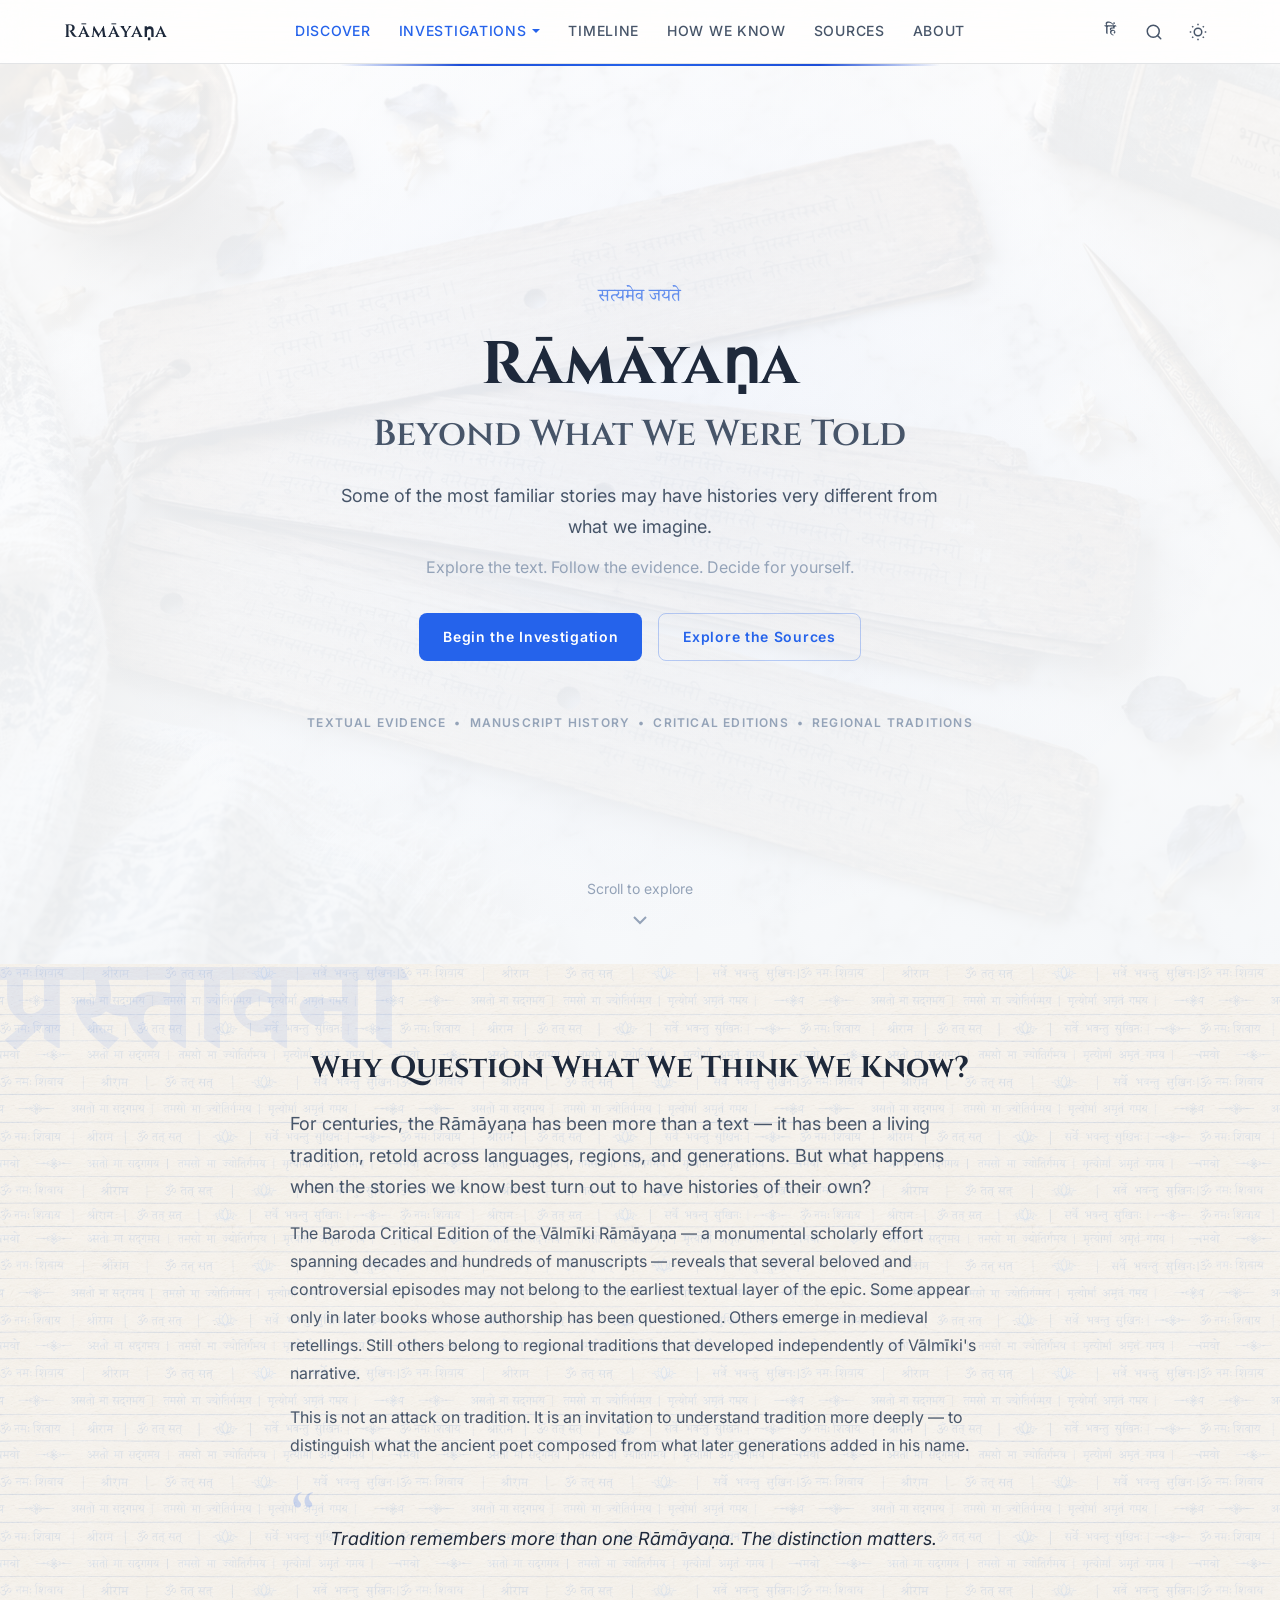
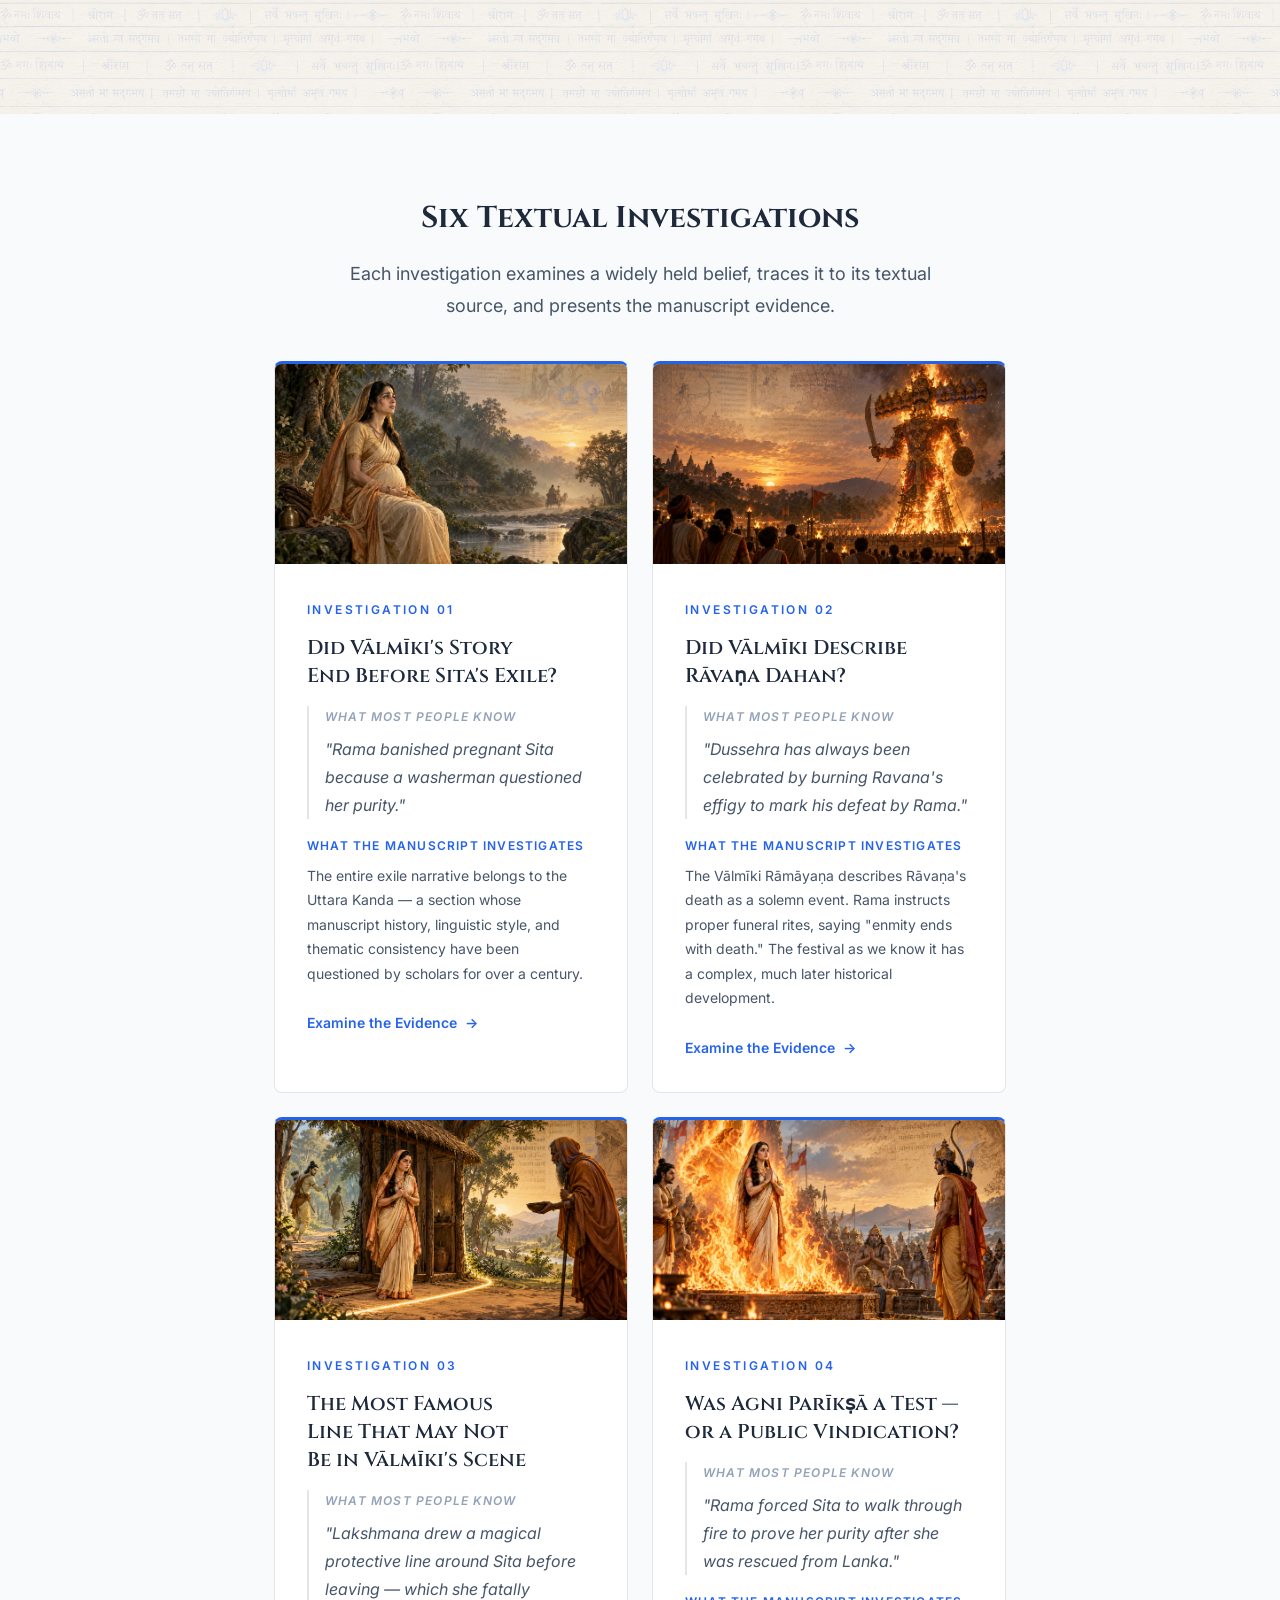
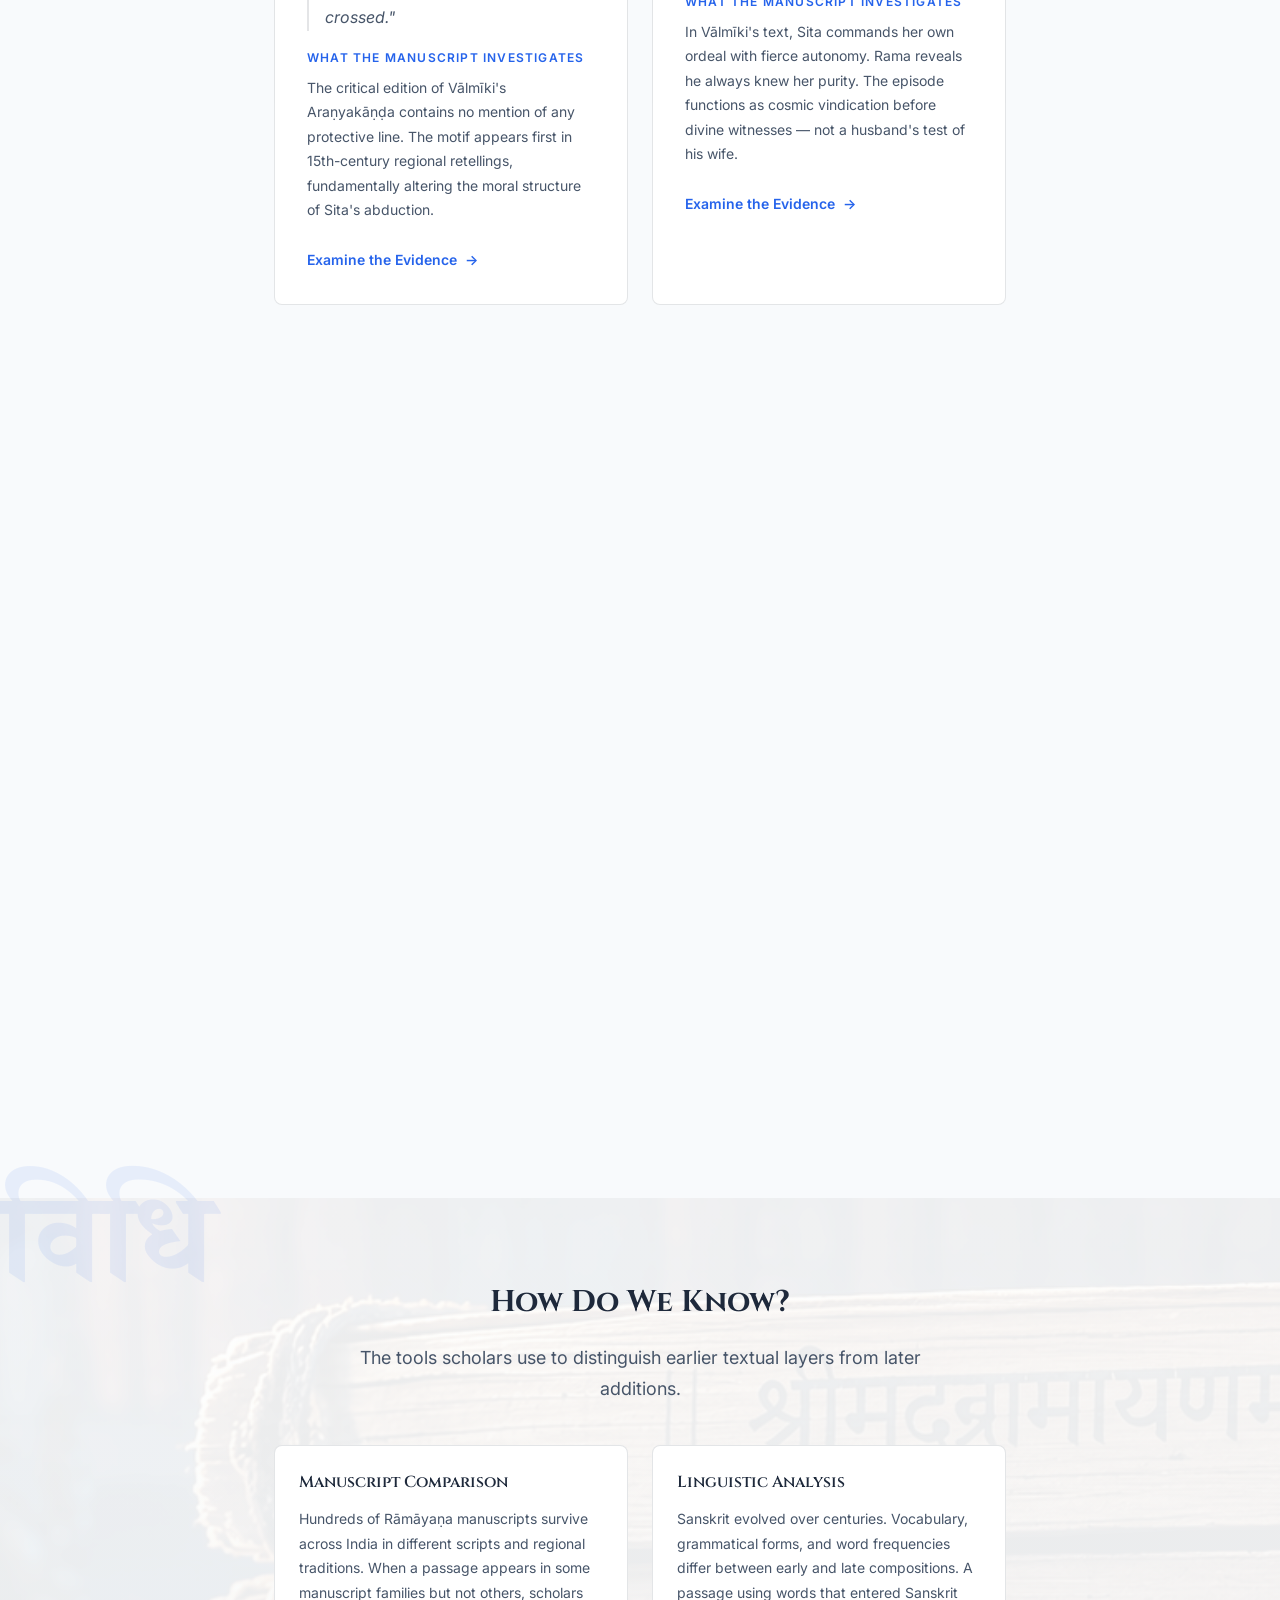
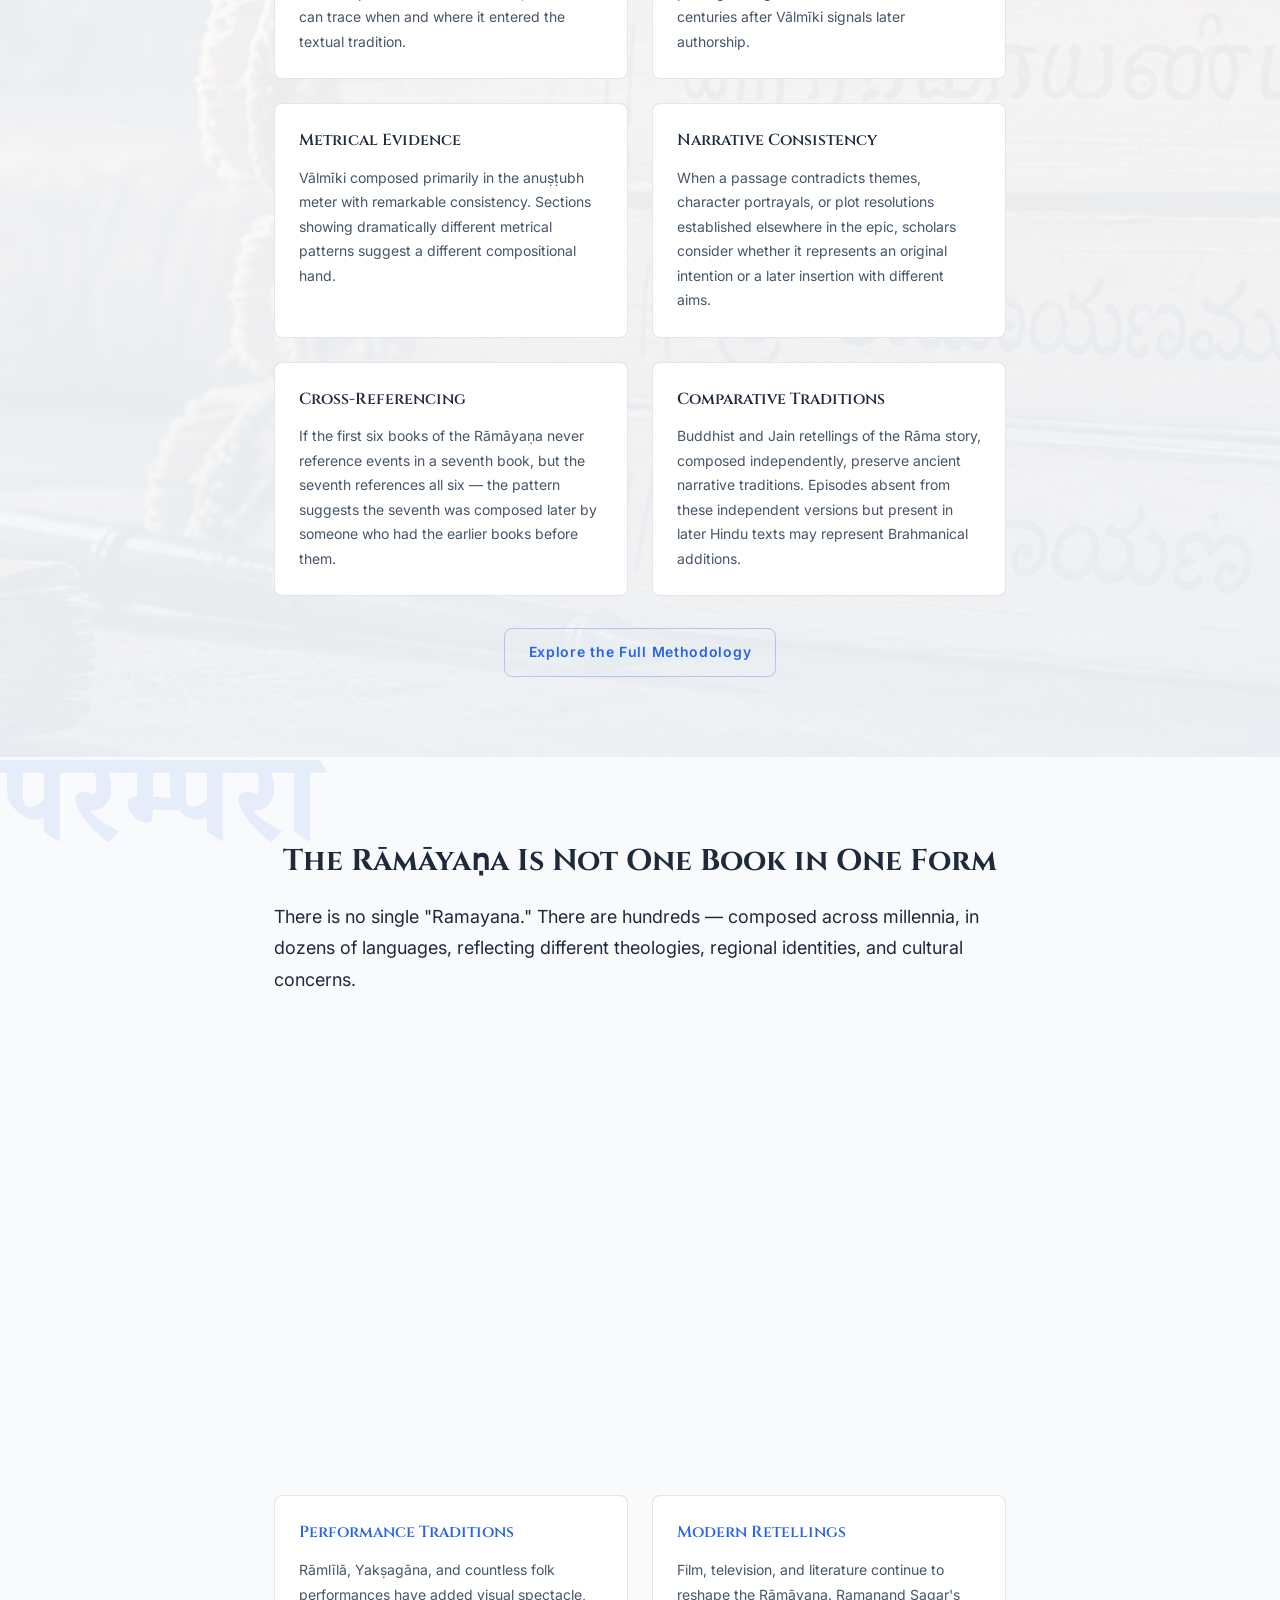
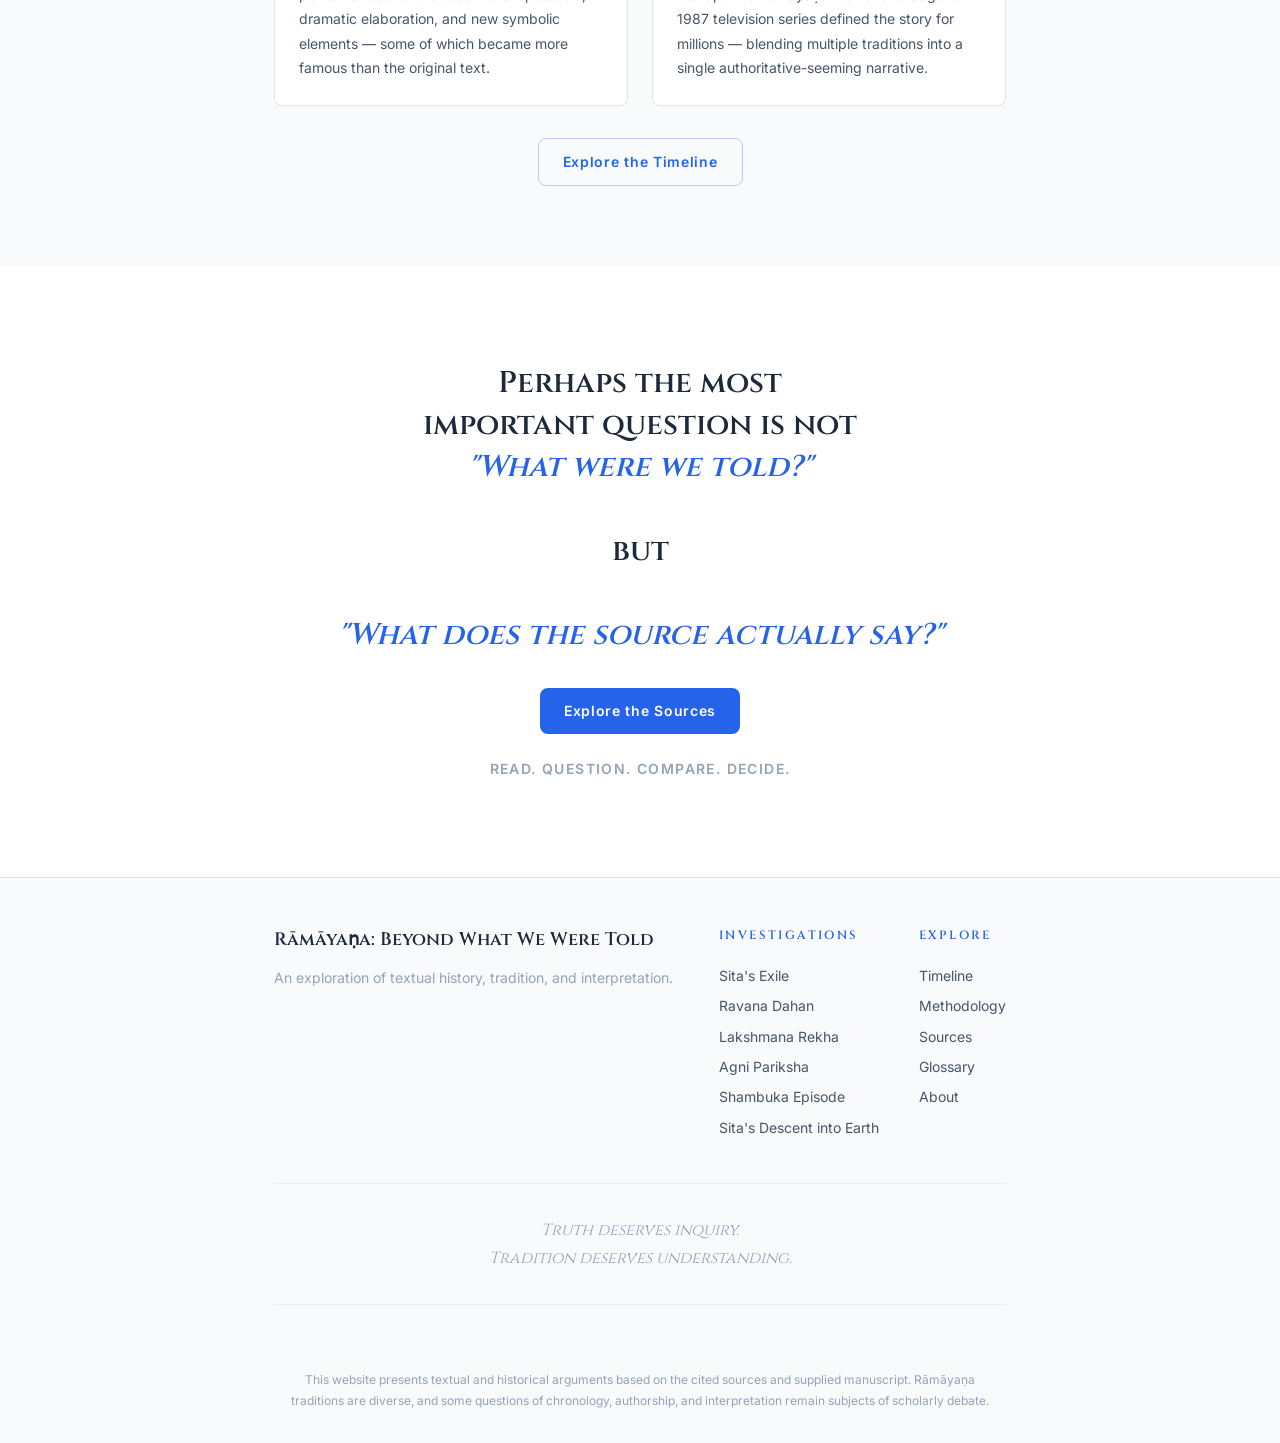
==== commit 42fc8ee6: "Add Investigation 06: Sita's Descent into Earth (Bhoodevi) is from Uttara Kanda Add new fact page es" ====
--- a/index.html
+++ b/index.html
@@ -54,6 +54,7 @@
                             <li><a href="facts/lakshmana-rekha.html" data-i18n="nav-lakshmana-rekha">Lakshmana Rekha</a></li>
                             <li><a href="facts/agni-pariksha.html" data-i18n="nav-agni-pariksha">Agni Pariksha</a></li>
                             <li><a href="facts/shambuka.html" data-i18n="nav-shambuka">The Shambuka Episode</a></li>
+                            <li><a href="facts/sita-earth.html" data-i18n="nav-sita-earth">Sita's Descent into Earth</a></li>
                         </ul>
                     </li>
                     <li><a href="timeline.html" data-i18n="nav-timeline">Timeline</a></li>
@@ -135,7 +136,7 @@
         <!-- SIX INVESTIGATIONS -->
         <section id="investigations" class="section-investigations" aria-labelledby="investigations-heading">
             <div class="container">
-                <h2 id="investigations-heading" class="section-heading" data-i18n="investigations-heading">Five Textual Investigations</h2>
+                <h2 id="investigations-heading" class="section-heading" data-i18n="investigations-heading">Six Textual Investigations</h2>
                 <p class="section-subtitle" data-i18n="investigations-subtitle">Each investigation examines a widely held belief, traces it to its textual source, and presents the manuscript evidence.</p>
 
                 <div class="revelation-cards">
@@ -261,6 +262,30 @@
                                 </div>
                             </div>
                             <a href="facts/shambuka.html" class="card-cta" data-i18n="card5-cta">Examine the Evidence <span aria-hidden="true">→</span></a>
+                        </div>
+                    </article>
+                    <!-- CARD 06: Sita's Descent into Earth -->
+                    <article class="revelation-card fade-in">
+                        <div class="card-image">
+                            <img src="images/card-07-sita-earth.png" alt="Scholarly examination of Sita's descent into the earth" loading="lazy">
+                        </div>
+                        <div class="card-content">
+                            <div class="card-header">
+                                <span class="card-number" aria-hidden="true">०६</span>
+                                <span class="card-label" data-i18n="card6-label">Investigation 06</span>
+                            </div>
+                            <h3 class="card-title" data-i18n="card6-title">Did Sita Descend into the Earth?</h3>
+                            <div class="card-body">
+                                <div class="popular-belief">
+                                    <span class="belief-label" data-i18n="card6-belief-label">What most people know</span>
+                                    <p data-i18n="card6-belief">"When Rama asked Sita to return from exile, she called upon Mother Earth (Bhoodevi) to swallow her, and descended into the ground forever."</p>
+                                </div>
+                                <div class="investigation-text">
+                                    <span class="invest-label" data-i18n="card6-invest-label">What the manuscript investigates</span>
+                                    <p data-i18n="card6-invest">This dramatic scene exists only in the Uttara Kanda &mdash; the same later addition that contains the exile narrative. In Valmiki's original six-book poem, Sita rules beside Rama throughout his reign. She never disappears into the earth.</p>
+                                </div>
+                            </div>
+                            <a href="facts/sita-earth.html" class="card-cta" data-i18n="card6-cta">Examine the Evidence <span aria-hidden="true">&rarr;</span></a>
                         </div>
                     </article>
                 </div>
@@ -391,6 +416,7 @@
                             <li><a href="facts/lakshmana-rekha.html" data-i18n="nav-lakshmana-rekha">Lakshmana Rekha</a></li>
                             <li><a href="facts/agni-pariksha.html" data-i18n="nav-agni-pariksha">Agni Pariksha</a></li>
                             <li><a href="facts/shambuka.html" data-i18n="nav-shambuka">Shambuka Episode</a></li>
+                            <li><a href="facts/sita-earth.html" data-i18n="nav-sita-earth">Sita's Descent into Earth</a></li>
                         </ul>
                     </div>
                     <div class="footer-column">
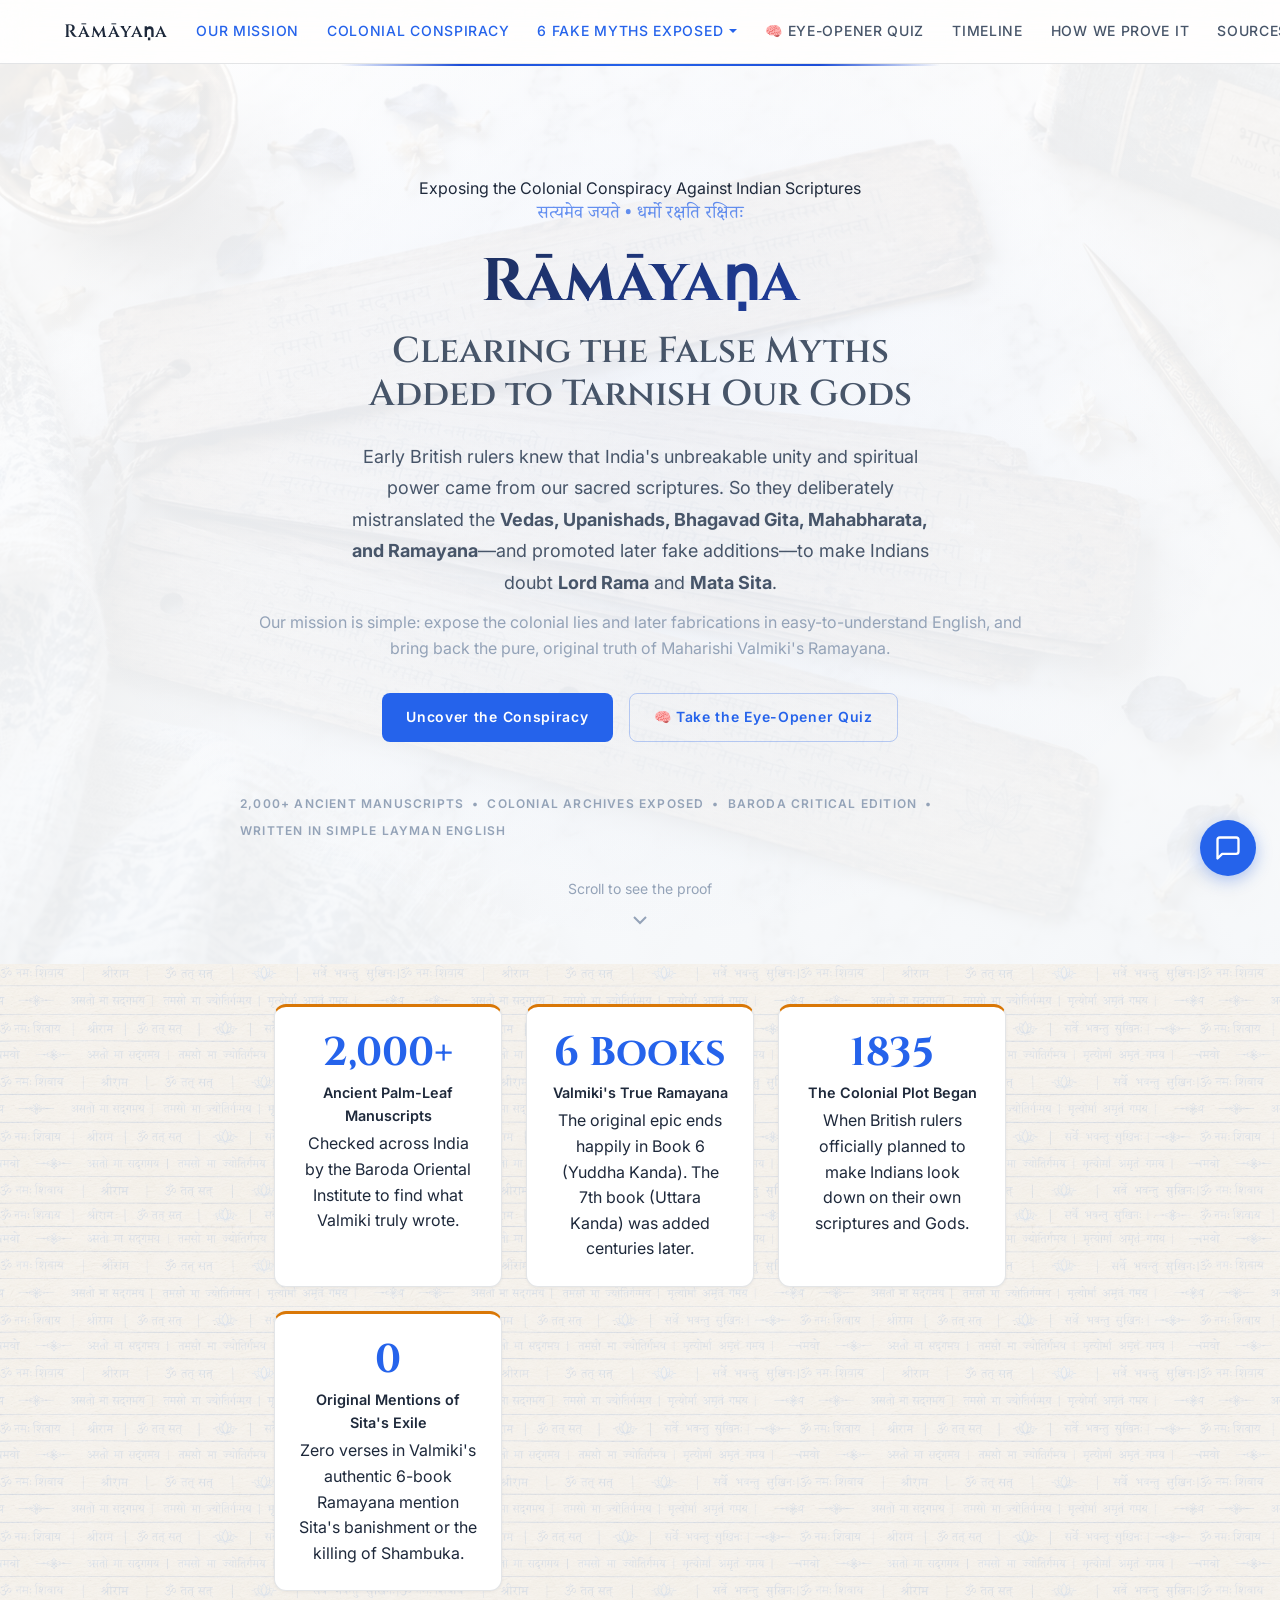
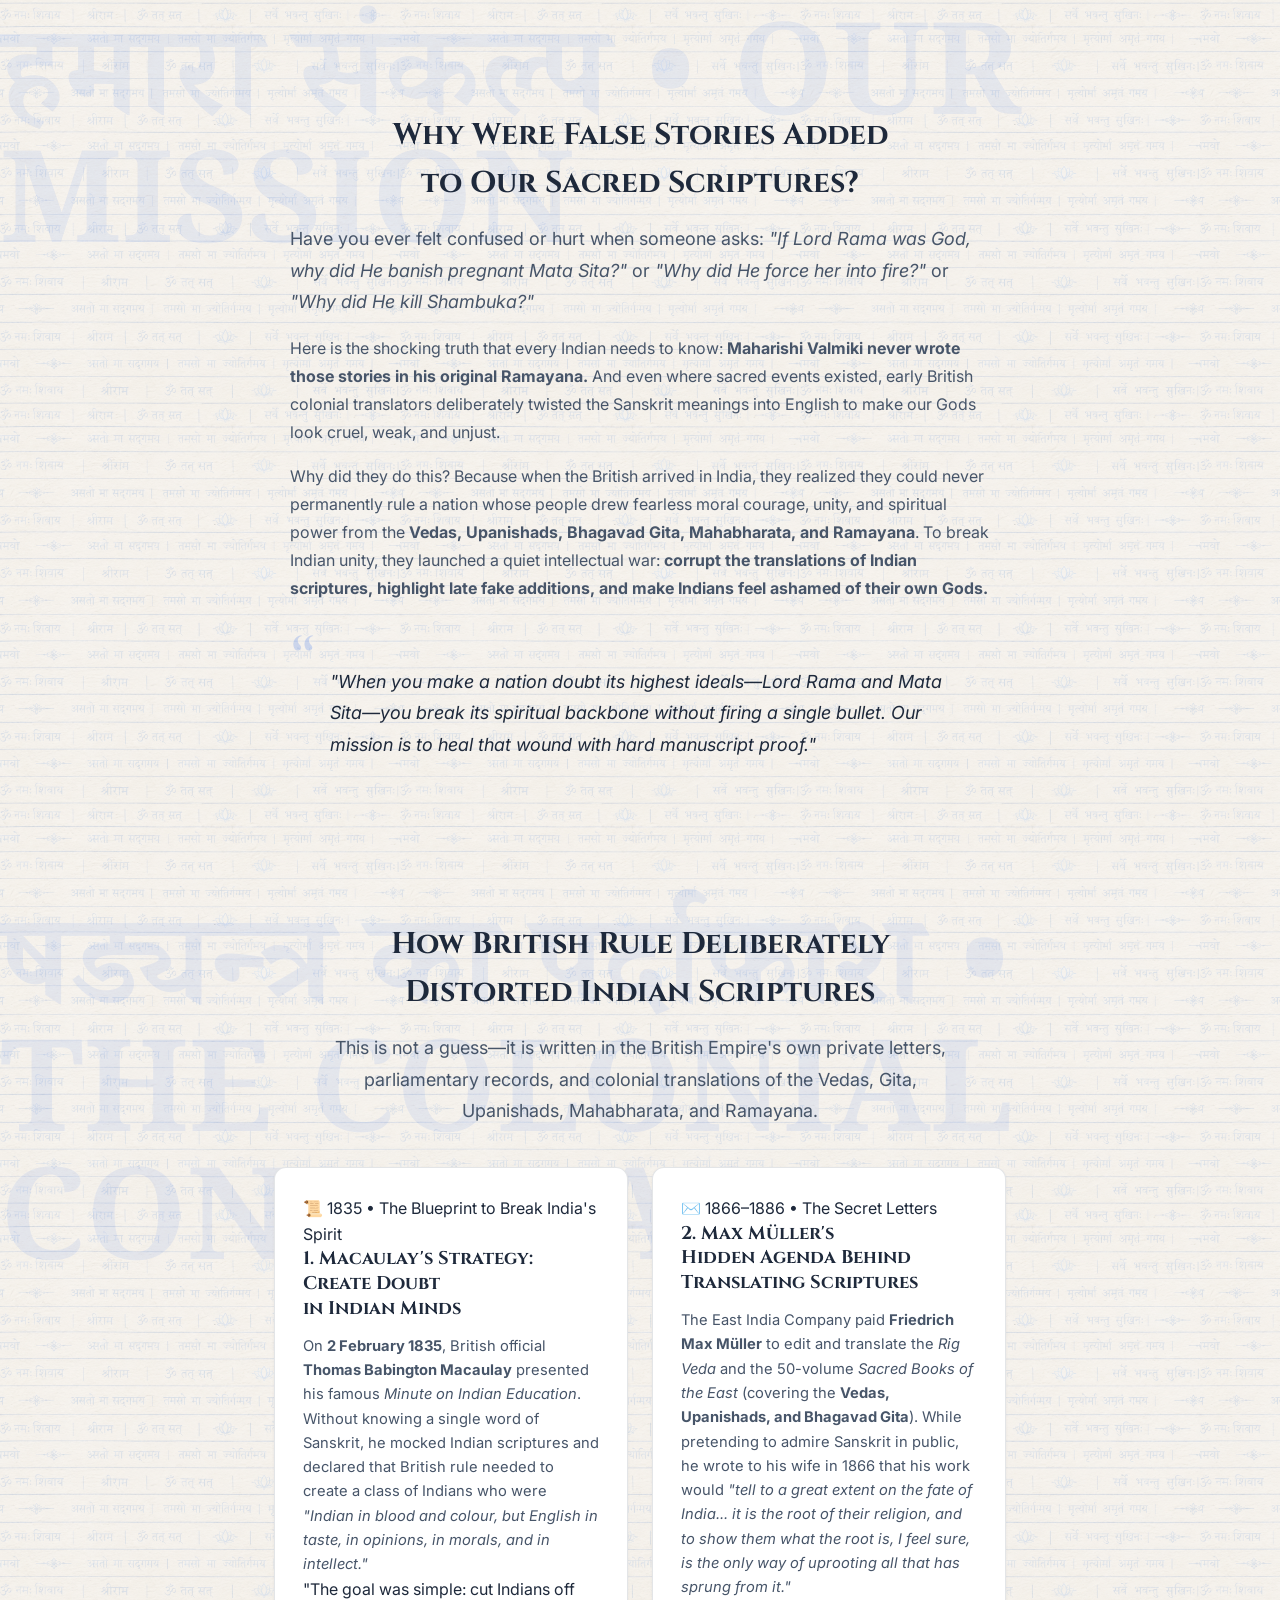
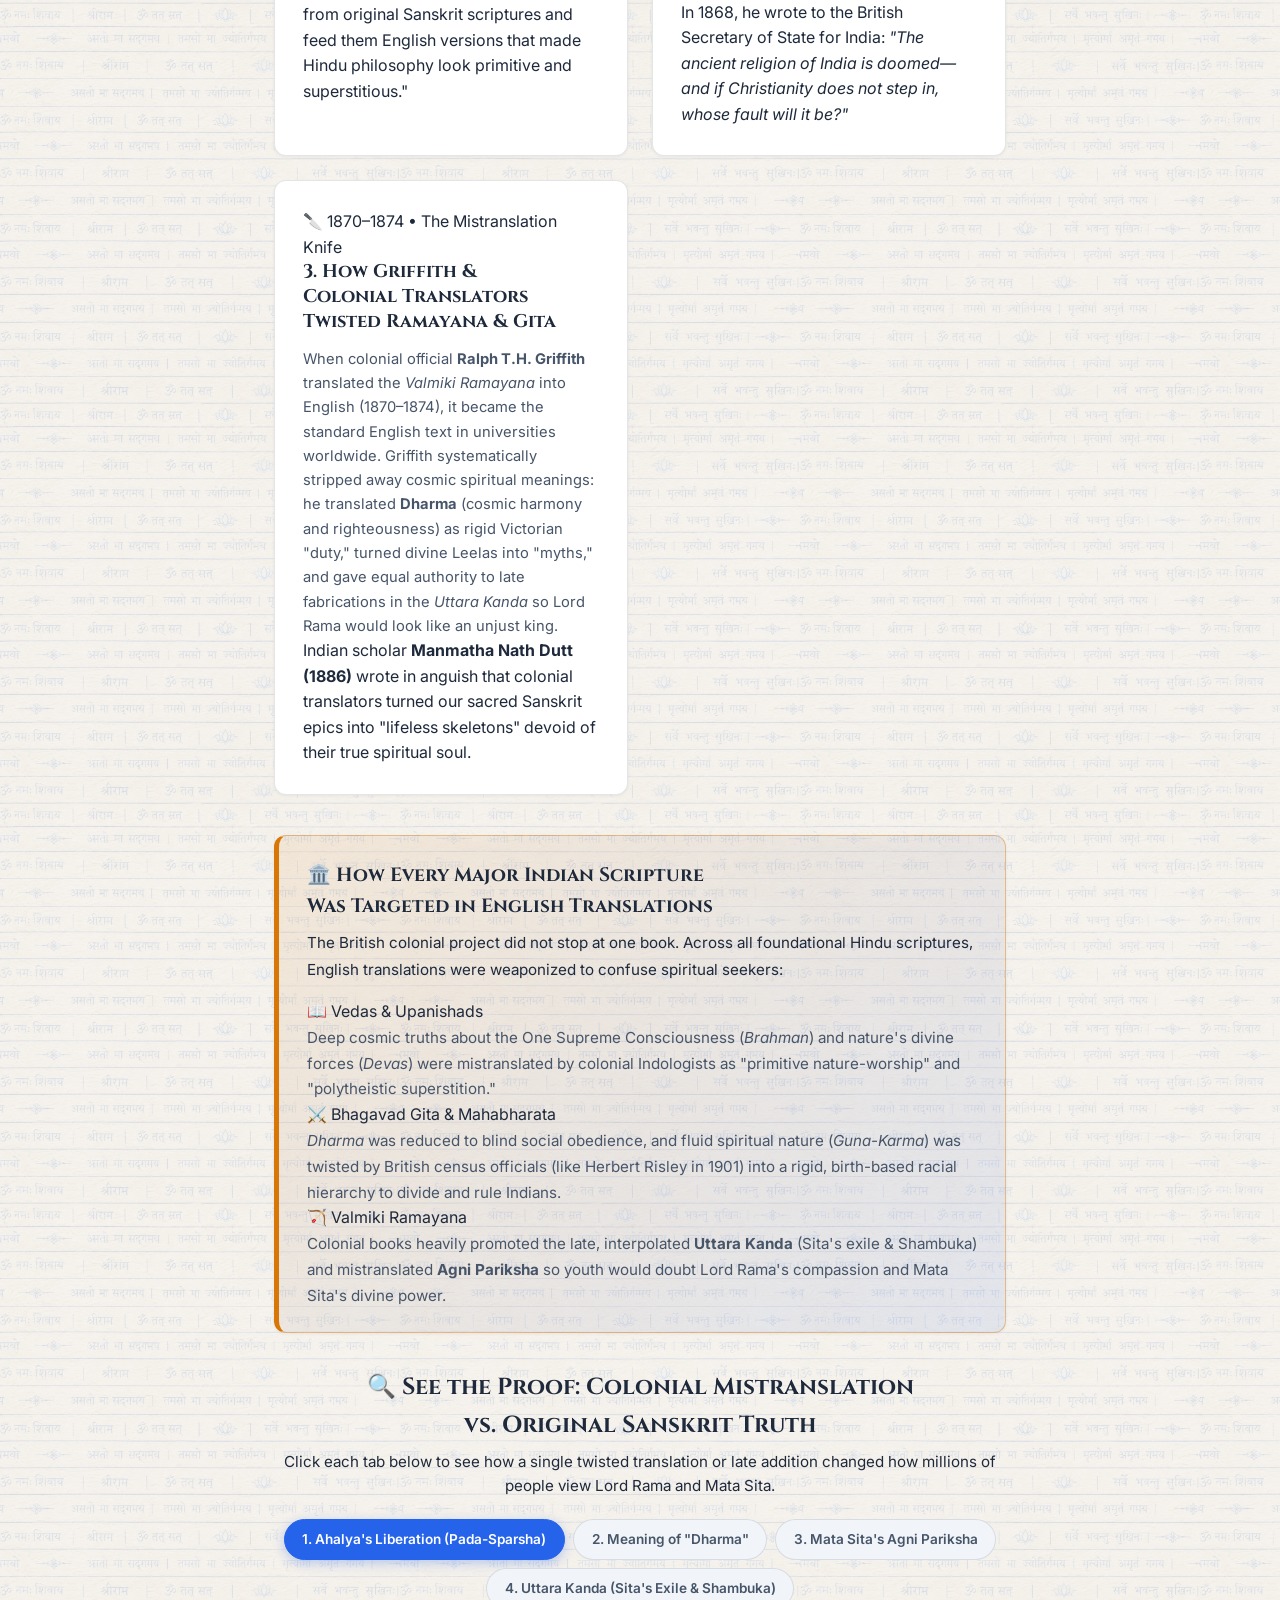
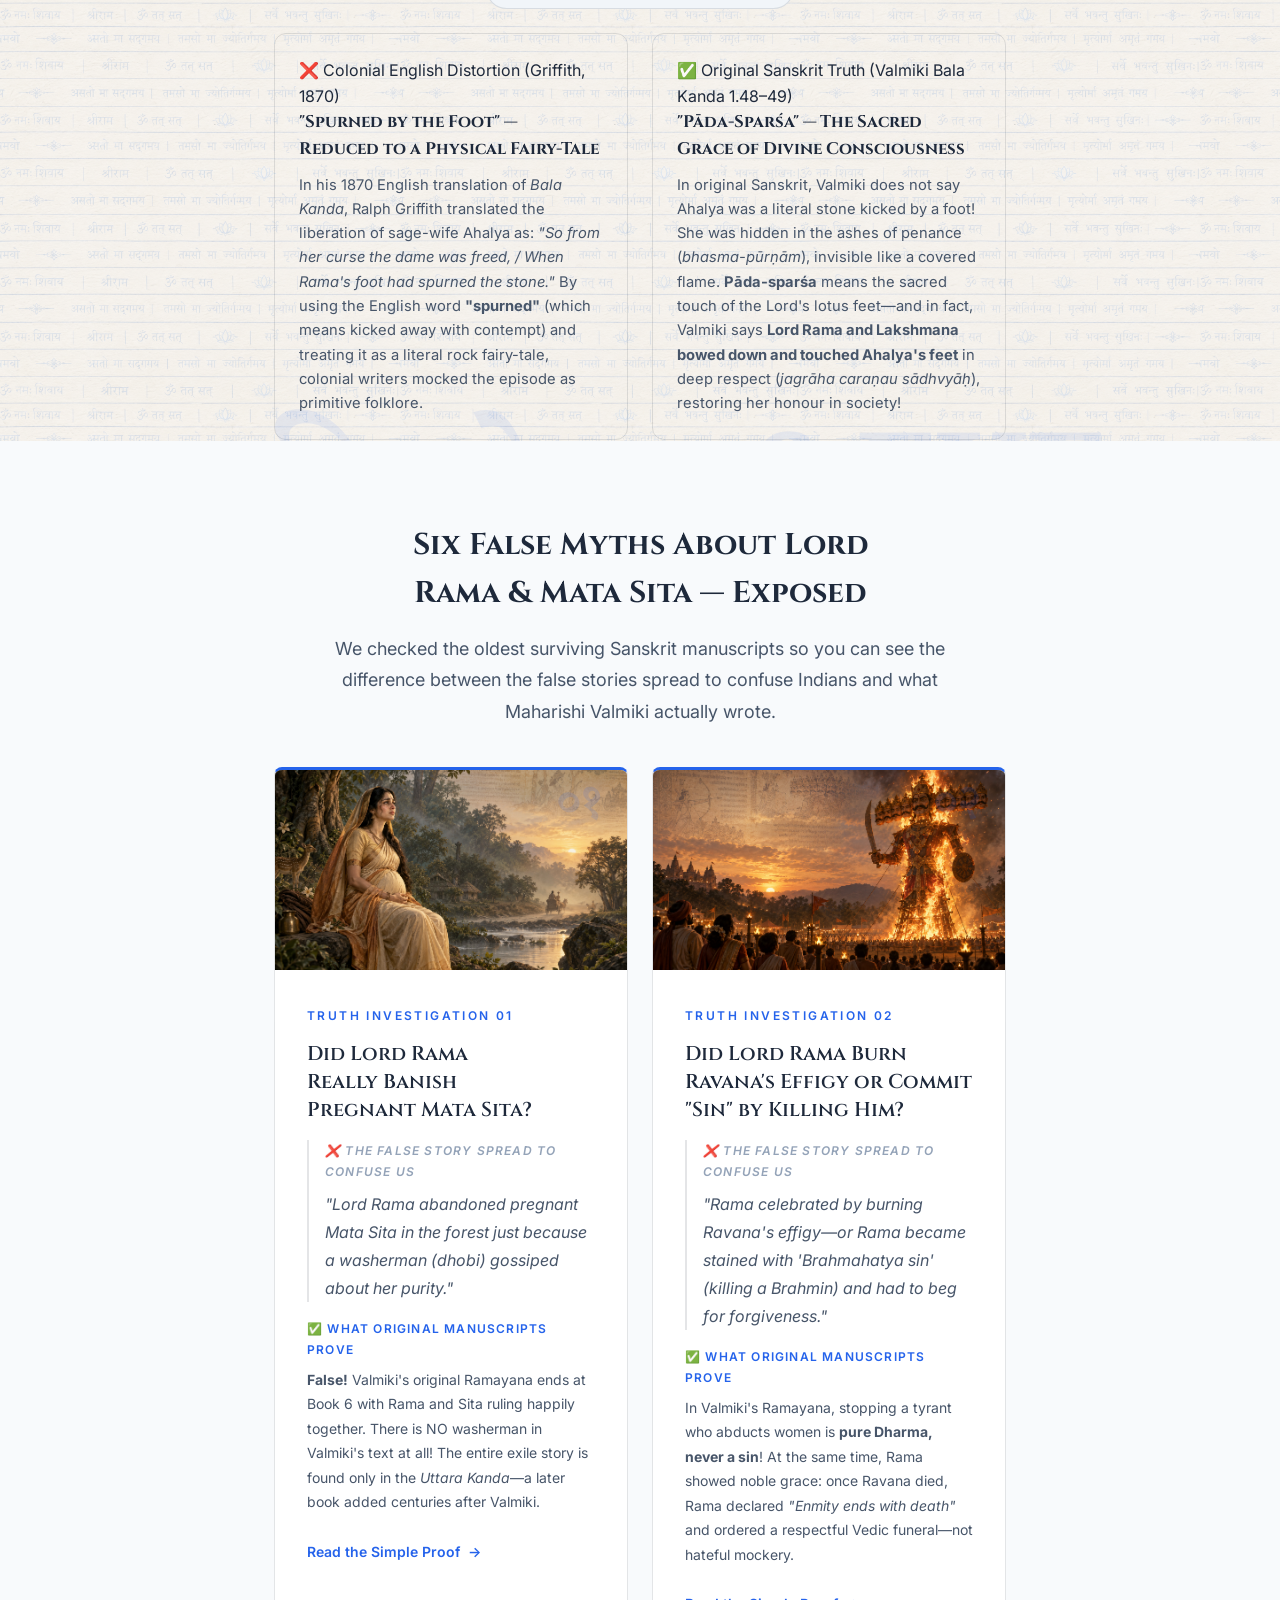
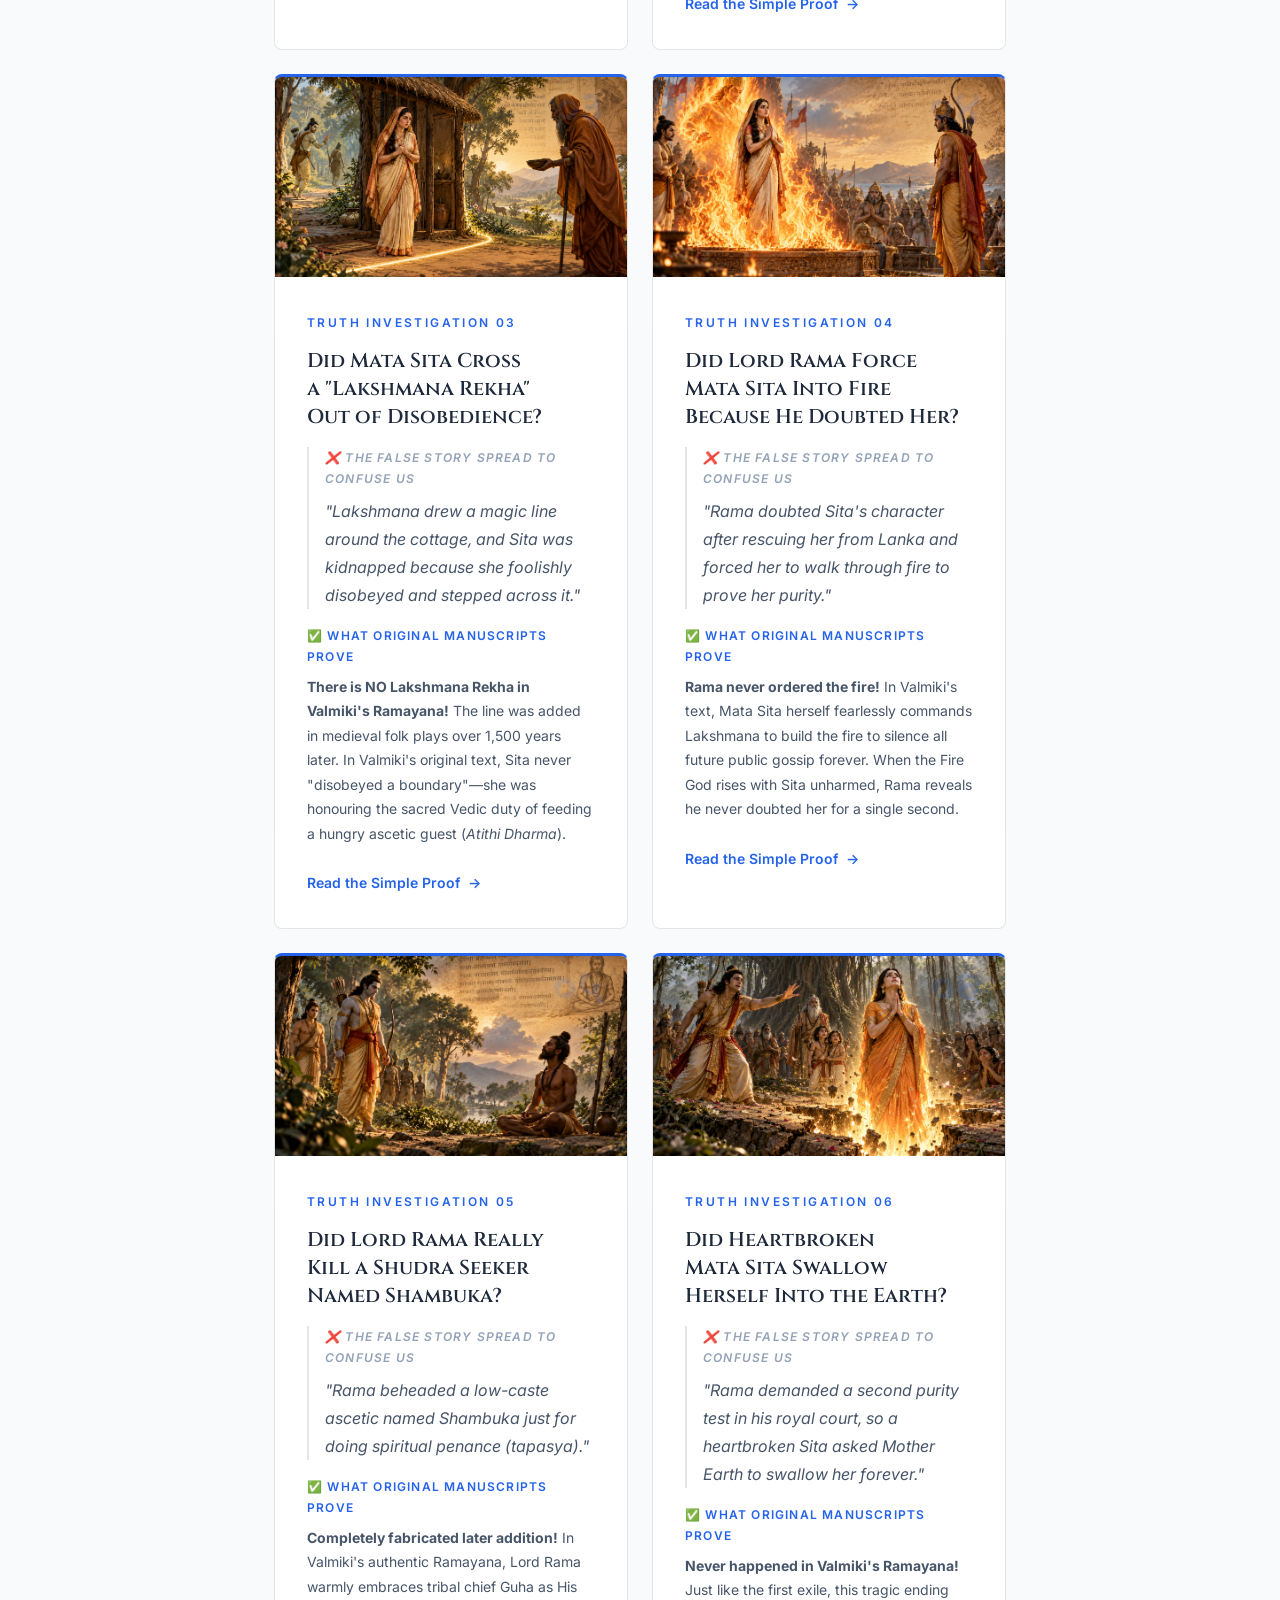
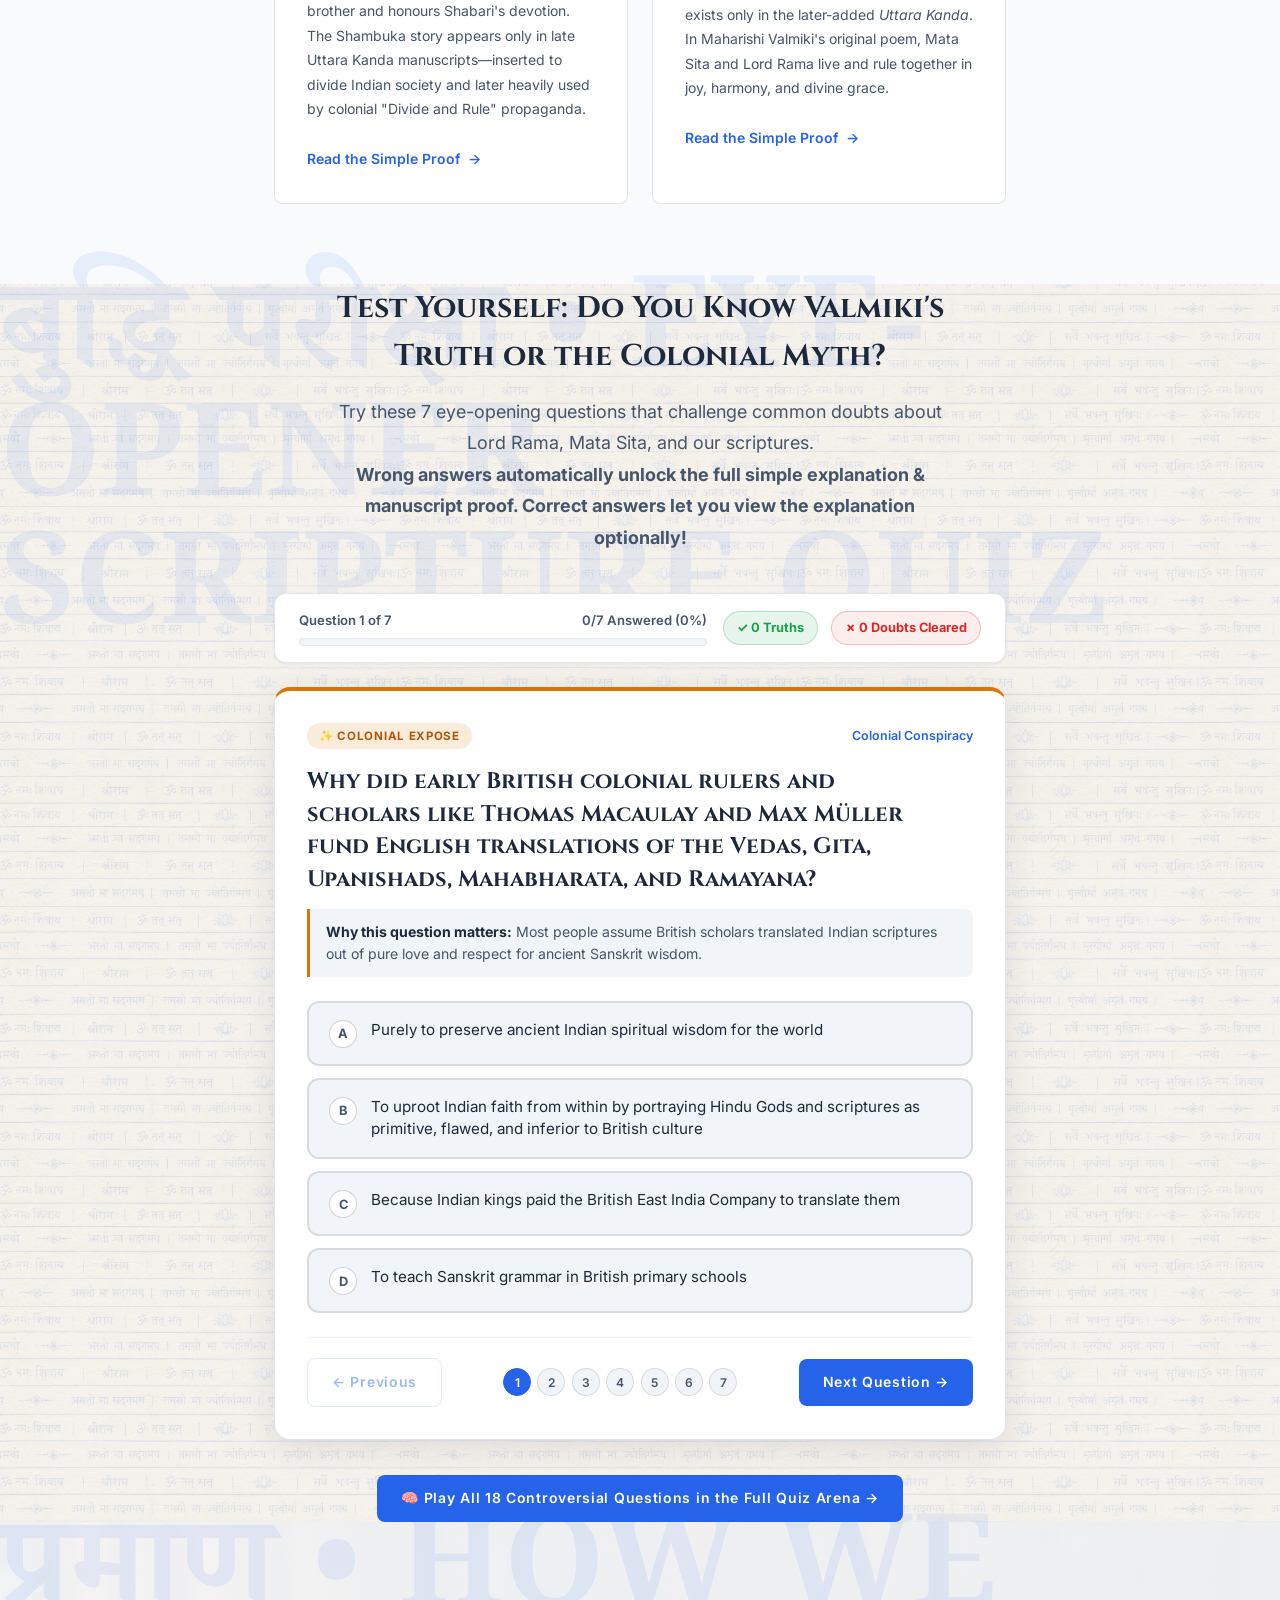
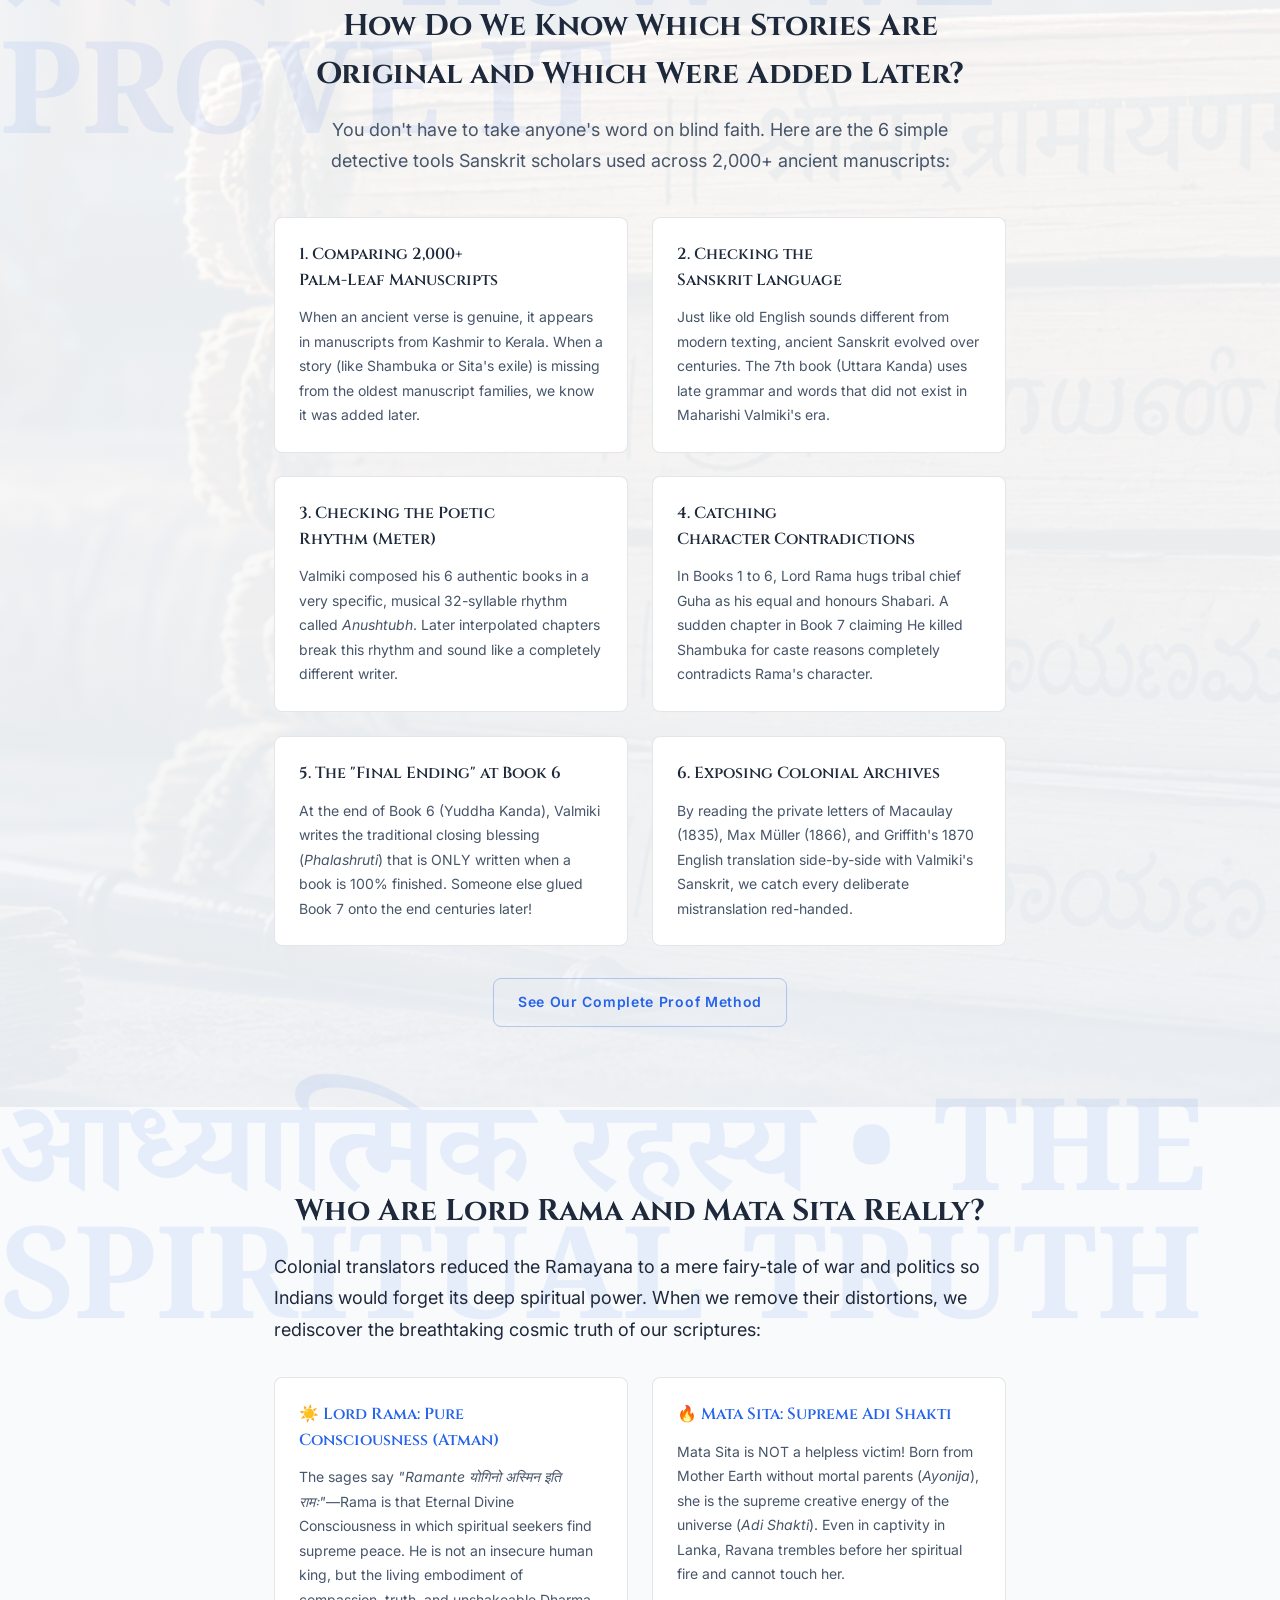
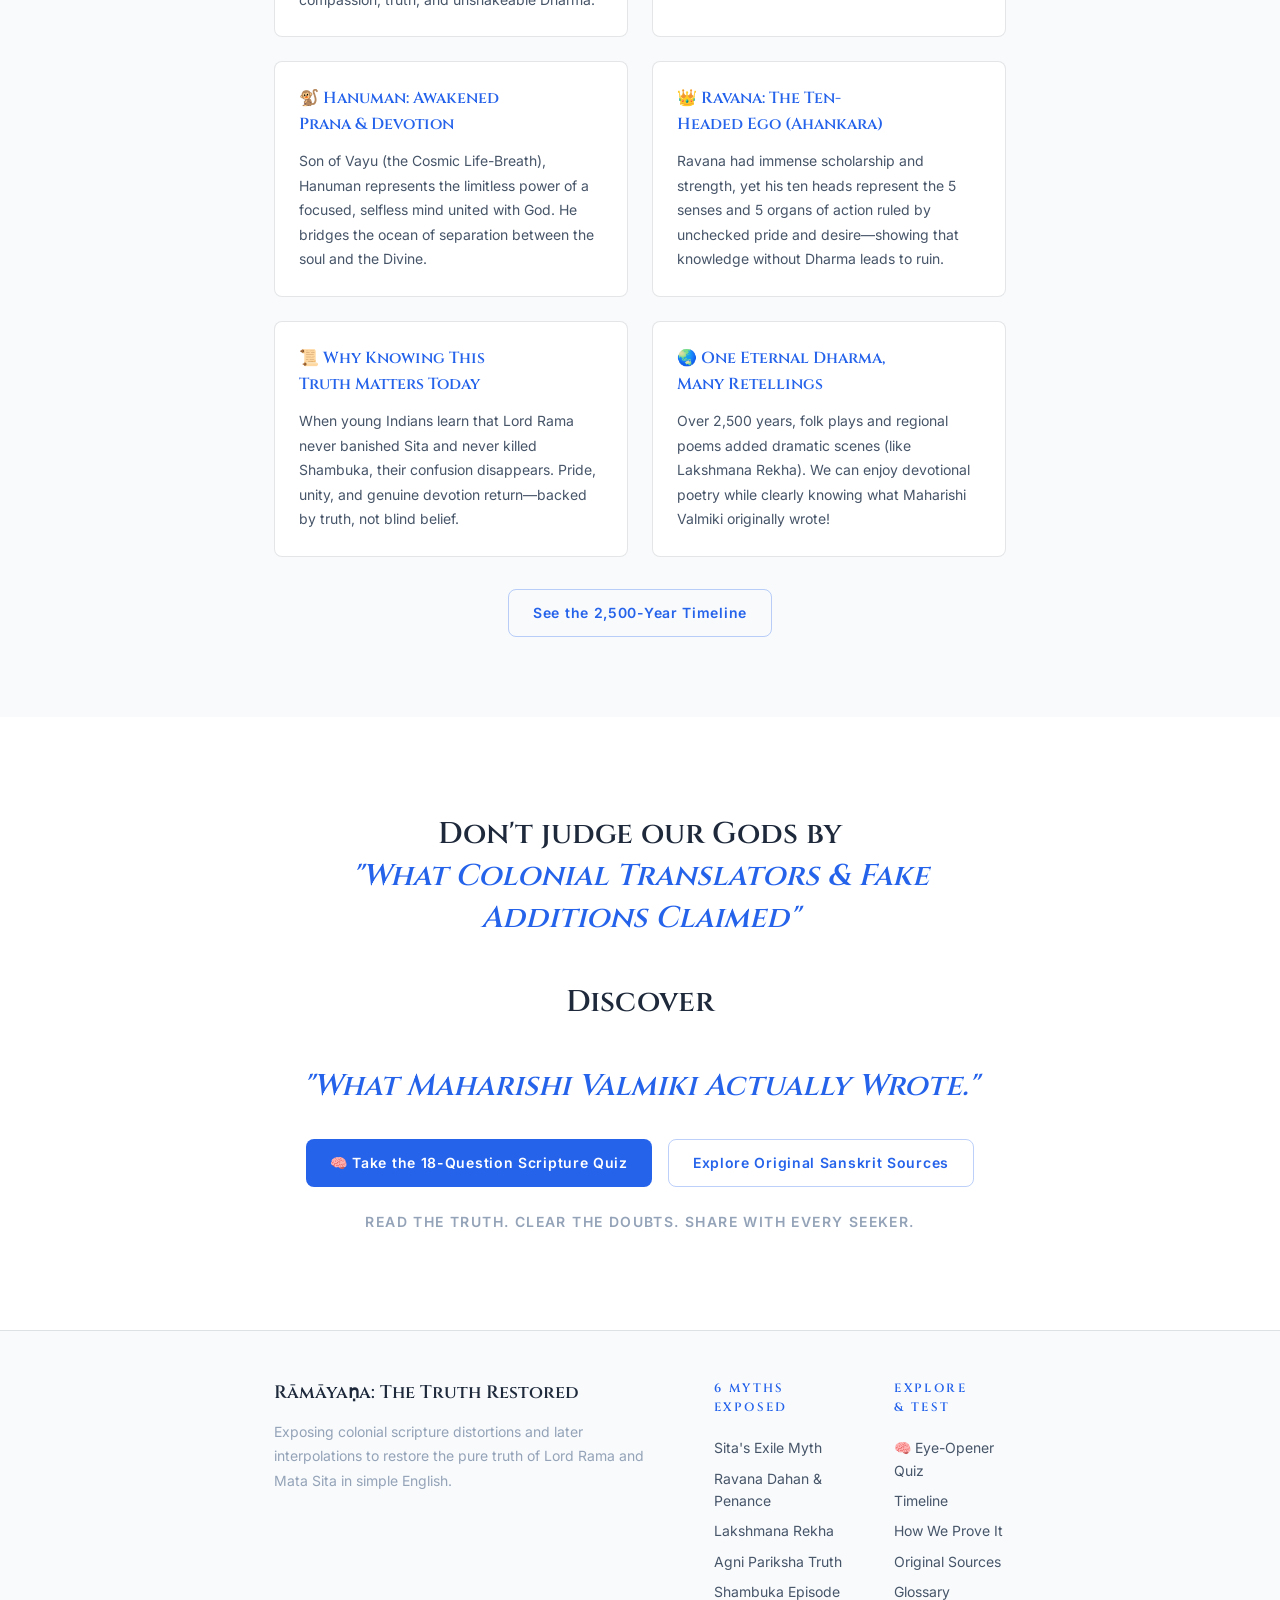
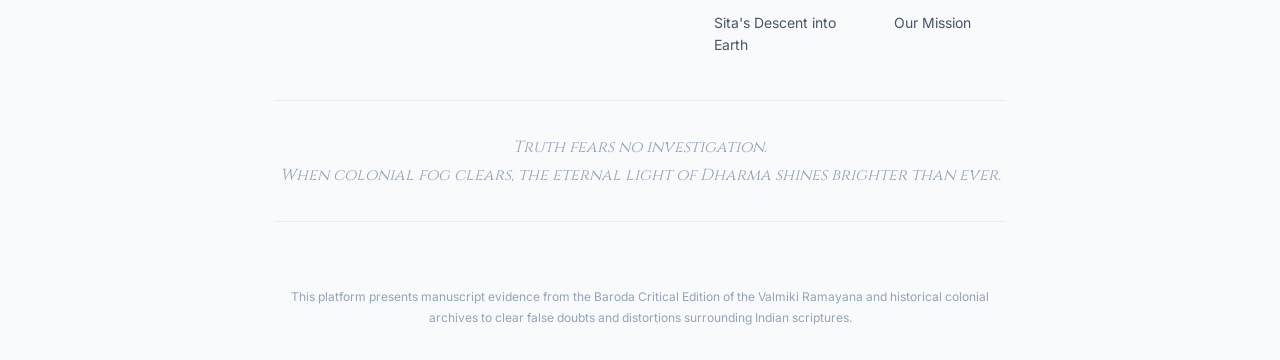
==== commit db5e1fc8: "changes done enhancement" ====
--- a/index.html
+++ b/index.html
@@ -3,16 +3,16 @@
 <head>
     <meta charset="UTF-8">
     <meta name="viewport" content="width=device-width, initial-scale=1.0">
-    <title>Ramayana: Beyond What We Were Told</title>
-    <meta name="description" content="An immersive digital exhibition exploring the textual history of the Ramayana. Discover what the earliest texts say, what later traditions added, and what history changed.">
-    <meta name="keywords" content="Valmiki Ramayana, Ramayana facts, Ramayana Critical Edition, Uttara Kanda, textual history, Sita exile, Lakshmana Rekha, Agni Pariksha">
+    <title>Ramayana: Exposing Colonial Distortions &amp; Rediscovering the Truth of Lord Rama &amp; Mata Sita</title>
+    <meta name="description" content="Uncover how early British colonial rule and later additions tried to corrupt Indian scriptures—Vedas, Upanishads, Gita, Mahabharata, and Ramayana—to break Indian unity and tarnish the image of Lord Rama and Mata Sita. Read the original truth in simple English.">
+    <meta name="keywords" content="Valmiki Ramayana truth, British colonial conspiracy scriptures, Lord Rama facts, Mata Sita exile truth, Lakshmana Rekha truth, Agni Pariksha real meaning, Shambuka truth, Macaulay 1835, Max Muller, Griffith mistranslation">
     <link rel="canonical" href="">
-    <meta property="og:title" content="Ramayana: Beyond What We Were Told">
-    <meta property="og:description" content="Return to the Text. Examine the Evidence. Rediscover the Story.">
+    <meta property="og:title" content="Ramayana: Exposing Colonial Distortions &amp; Rediscovering the Original Truth">
+    <meta property="og:description" content="How colonial rulers and later interpolations tried to tarnish Lord Rama and Mata Sita—and what Maharishi Valmiki's original Ramayana actually says.">
     <meta property="og:type" content="website">
     <meta name="twitter:card" content="summary_large_image">
-    <meta name="twitter:title" content="Ramayana: Beyond What We Were Told">
-    <meta name="twitter:description" content="An immersive digital exhibition exploring the textual history of the Ramayana.">
+    <meta name="twitter:title" content="Ramayana: Exposing Colonial Distortions &amp; Rediscovering the Original Truth">
+    <meta name="twitter:description" content="Discover the truth about Lord Rama, Mata Sita, and our sacred scriptures in simple, easy-to-understand English.">
     <meta property="og:image" content="images/og-image.png">
     <meta name="twitter:image" content="images/og-image.png">
     <link rel="icon" type="image/png" href="images/favicon.png">
@@ -24,12 +24,13 @@
     <link rel="stylesheet" href="css/main.css">
     <link rel="stylesheet" href="css/components.css">
     <link rel="stylesheet" href="css/responsive.css">
+    <link rel="stylesheet" href="css/chatbot.css">
     <script type="application/ld+json">
     {
         "@context": "https://schema.org",
         "@type": "WebSite",
-        "name": "Ramayana: Beyond What We Were Told",
-        "description": "An immersive digital exhibition exploring the textual history of the Ramayana.",
+        "name": "Ramayana: Exposing Colonial Distortions & Rediscovering the Original Truth",
+        "description": "Uncover how colonial mistranslations and later additions tried to tarnish the image of Lord Rama and Mata Sita across Indian scriptures.",
         "url": ""
     }
     </script>
@@ -45,22 +46,24 @@
             </a>
             <nav class="main-nav" role="navigation" aria-label="Main navigation">
                 <ul class="nav-links">
-                    <li><a href="index.html" class="active" data-i18n="nav-discover">Discover</a></li>
+                    <li><a href="index.html" class="active" data-i18n="nav-discover">Our Mission</a></li>
+                    <li><a href="#conspiracy">Colonial Conspiracy</a></li>
                     <li class="nav-dropdown">
-                        <a href="#investigations" aria-haspopup="true" data-i18n="nav-investigations">Investigations</a>
+                        <a href="#investigations" aria-haspopup="true" data-i18n="nav-investigations">6 Fake Myths Exposed</a>
                         <ul class="dropdown-menu">
-                            <li><a href="facts/sita-exile.html" data-i18n="nav-sita-exile">Sita's Exile</a></li>
-                            <li><a href="facts/ravana-dahan.html" data-i18n="nav-ravana-dahan">Ravana Dahan</a></li>
+                            <li><a href="facts/sita-exile.html" data-i18n="nav-sita-exile">Sita's Exile Myth</a></li>
+                            <li><a href="facts/ravana-dahan.html" data-i18n="nav-ravana-dahan">Ravana Dahan &amp; Penance</a></li>
                             <li><a href="facts/lakshmana-rekha.html" data-i18n="nav-lakshmana-rekha">Lakshmana Rekha</a></li>
-                            <li><a href="facts/agni-pariksha.html" data-i18n="nav-agni-pariksha">Agni Pariksha</a></li>
-                            <li><a href="facts/shambuka.html" data-i18n="nav-shambuka">The Shambuka Episode</a></li>
+                            <li><a href="facts/agni-pariksha.html" data-i18n="nav-agni-pariksha">Agni Pariksha Truth</a></li>
+                            <li><a href="facts/shambuka.html" data-i18n="nav-shambuka">The Shambuka Story</a></li>
                             <li><a href="facts/sita-earth.html" data-i18n="nav-sita-earth">Sita's Descent into Earth</a></li>
                         </ul>
                     </li>
+                    <li><a href="quiz.html" class="nav-quiz-highlight">🧠 Eye-Opener Quiz</a></li>
                     <li><a href="timeline.html" data-i18n="nav-timeline">Timeline</a></li>
-                    <li><a href="methodology.html" data-i18n="nav-how-we-know">How We Know</a></li>
+                    <li><a href="methodology.html" data-i18n="nav-how-we-know">How We Prove It</a></li>
                     <li><a href="sources.html" data-i18n="nav-sources">Sources</a></li>
-                    <li><a href="about.html" data-i18n="nav-about">About</a></li>
+                    <li><a href="about.html" data-i18n="nav-about">About Mission</a></li>
                 </ul>
             </nav>
             <div class="header-actions">
@@ -88,56 +91,259 @@
         <section class="hero" aria-label="Introduction">
             <div class="hero-bg-texture" aria-hidden="true"></div>
             <div class="hero-content">
-                <p class="hero-sanskrit" aria-hidden="true" data-i18n="hero-sanskrit">सत्यमेव जयते</p>
+                <div class="mission-alert-pill">
+                    <span class="pulse-dot" aria-hidden="true"></span>
+                    <span>Exposing the Colonial Conspiracy Against Indian Scriptures</span>
+                </div>
+                <p class="hero-sanskrit" aria-hidden="true" data-i18n="hero-sanskrit">सत्यमेव जयते • धर्मो रक्षति रक्षितः</p>
                 <h1 class="hero-title">
-                    <span class="hero-title-main" data-i18n="hero-title-main">Rāmāyaṇa</span>
-                    <span class="hero-title-sub" data-i18n="hero-title-sub">Beyond What We Were Told</span>
+                    <span class="hero-title-main shimmer-gold-text" data-i18n="hero-title-main">Rāmāyaṇa</span>
+                    <span class="hero-title-sub" data-i18n="hero-title-sub">Clearing the False Myths Added to Tarnish Our Gods</span>
                 </h1>
-                <p class="hero-tagline" data-i18n="hero-tagline">Some of the most familiar stories may have histories very different from what we imagine.</p>
-                <p class="hero-invitation" data-i18n="hero-invitation">Explore the text. Follow the evidence. Decide for yourself.</p>
+                <p class="hero-tagline" data-i18n="hero-tagline">
+                    Early British rulers knew that India's unbreakable unity and spiritual power came from our sacred scriptures. So they deliberately mistranslated the <strong>Vedas, Upanishads, Bhagavad Gita, Mahabharata, and Ramayana</strong>—and promoted later fake additions—to make Indians doubt <strong>Lord Rama</strong> and <strong>Mata Sita</strong>.
+                </p>
+                <p class="hero-invitation" data-i18n="hero-invitation">
+                    Our mission is simple: expose the colonial lies and later fabrications in easy-to-understand English, and bring back the pure, original truth of Maharishi Valmiki's Ramayana.
+                </p>
                 <div class="hero-cta">
-                    <a href="#investigations" class="btn-primary" data-i18n="hero-btn-begin">Begin the Investigation</a>
-                    <a href="sources.html" class="btn-secondary" data-i18n="hero-btn-sources">Explore the Sources</a>
+                    <a href="#conspiracy" class="btn-primary" data-i18n="hero-btn-begin">Uncover the Conspiracy</a>
+                    <a href="quiz.html" class="btn-secondary">🧠 Take the Eye-Opener Quiz</a>
                 </div>
                 <div class="credibility-strip fade-in">
-                    <span data-i18n="hero-cred-textual">Textual Evidence</span>
+                    <span data-i18n="hero-cred-textual">2,000+ Ancient Manuscripts</span>
                     <span class="separator" aria-hidden="true">•</span>
-                    <span data-i18n="hero-cred-manuscript">Manuscript History</span>
+                    <span data-i18n="hero-cred-manuscript">Colonial Archives Exposed</span>
                     <span class="separator" aria-hidden="true">•</span>
-                    <span data-i18n="hero-cred-critical">Critical Editions</span>
+                    <span data-i18n="hero-cred-critical">Baroda Critical Edition</span>
                     <span class="separator" aria-hidden="true">•</span>
-                    <span data-i18n="hero-cred-regional">Regional Traditions</span>
+                    <span data-i18n="hero-cred-regional">Written in Simple Layman English</span>
                 </div>
             </div>
             <div class="hero-scroll-indicator" aria-hidden="true">
-                <span data-i18n="hero-scroll">Scroll to explore</span>
+                <span data-i18n="hero-scroll">Scroll to see the proof</span>
                 <svg width="24" height="24" viewBox="0 0 24 24" fill="none" stroke="currentColor" stroke-width="2"><polyline points="6 9 12 15 18 9"/></svg>
             </div>
         </section>
 
-        <!-- INTRODUCTION -->
+        <!-- ANIMATED IMPACT STATS -->
+        <section class="container" aria-label="Key Scripture Evidence Numbers">
+            <div class="impact-stats-grid fade-in">
+                <div class="impact-stat-card">
+                    <div class="impact-stat-number" data-count-to="2000" data-count-suffix="+">2,000+</div>
+                    <div class="impact-stat-label">Ancient Palm-Leaf Manuscripts</div>
+                    <p class="impact-stat-desc">Checked across India by the Baroda Oriental Institute to find what Valmiki truly wrote.</p>
+                </div>
+                <div class="impact-stat-card">
+                    <div class="impact-stat-number" data-count-to="6" data-count-suffix=" Books">6 Books</div>
+                    <div class="impact-stat-label">Valmiki's True Ramayana</div>
+                    <p class="impact-stat-desc">The original epic ends happily in Book 6 (Yuddha Kanda). The 7th book (Uttara Kanda) was added centuries later.</p>
+                </div>
+                <div class="impact-stat-card">
+                    <div class="impact-stat-number" data-count-to="1835">1835</div>
+                    <div class="impact-stat-label">The Colonial Plot Began</div>
+                    <p class="impact-stat-desc">When British rulers officially planned to make Indians look down on their own scriptures and Gods.</p>
+                </div>
+                <div class="impact-stat-card">
+                    <div class="impact-stat-number" data-count-to="0">0</div>
+                    <div class="impact-stat-label">Original Mentions of Sita's Exile</div>
+                    <p class="impact-stat-desc">Zero verses in Valmiki's authentic 6-book Ramayana mention Sita's banishment or the killing of Shambuka.</p>
+                </div>
+            </div>
+        </section>
+
+        <!-- INTRODUCTION: OUR AGENDA IN SIMPLE ENGLISH -->
         <section class="section-intro fade-in" aria-labelledby="intro-heading">
             <div class="container">
-                <div class="section-number" aria-hidden="true">प्रस्तावना</div>
-                <h2 id="intro-heading" class="section-heading" data-i18n="intro-heading">Why Question What We Think We Know?</h2>
+                <div class="section-number" aria-hidden="true">हमारा संकल्प • OUR MISSION</div>
+                <h2 id="intro-heading" class="section-heading" data-i18n="intro-heading">Why Were False Stories Added to Our Sacred Scriptures?</h2>
                 <div class="intro-content">
-                    <p class="lead-text" data-i18n="intro-lead">For centuries, the Rāmāyaṇa has been more than a text — it has been a living tradition, retold across languages, regions, and generations. But what happens when the stories we know best turn out to have histories of their own?</p>
-                    <p data-i18n="intro-p1">The Baroda Critical Edition of the Vālmīki Rāmāyaṇa — a monumental scholarly effort spanning decades and hundreds of manuscripts — reveals that several beloved and controversial episodes may not belong to the earliest textual layer of the epic. Some appear only in later books whose authorship has been questioned. Others emerge in medieval retellings. Still others belong to regional traditions that developed independently of Vālmīki's narrative.</p>
-                    <p data-i18n="intro-p2">This is not an attack on tradition. It is an invitation to understand tradition more deeply — to distinguish what the ancient poet composed from what later generations added in his name.</p>
+                    <p class="lead-text" data-i18n="intro-lead">
+                        Have you ever felt confused or hurt when someone asks: <em>"If Lord Rama was God, why did He banish pregnant Mata Sita?"</em> or <em>"Why did He force her into fire?"</em> or <em>"Why did He kill Shambuka?"</em>
+                    </p>
+                    <p data-i18n="intro-p1">
+                        Here is the shocking truth that every Indian needs to know: <strong>Maharishi Valmiki never wrote those stories in his original Ramayana.</strong> And even where sacred events existed, early British colonial translators deliberately twisted the Sanskrit meanings into English to make our Gods look cruel, weak, and unjust.
+                    </p>
+                    <p data-i18n="intro-p2">
+                        Why did they do this? Because when the British arrived in India, they realized they could never permanently rule a nation whose people drew fearless moral courage, unity, and spiritual power from the <strong>Vedas, Upanishads, Bhagavad Gita, Mahabharata, and Ramayana</strong>. To break Indian unity, they launched a quiet intellectual war: <strong>corrupt the translations of Indian scriptures, highlight late fake additions, and make Indians feel ashamed of their own Gods.</strong>
+                    </p>
                     <div class="quote-block fade-in">
                         <blockquote>
-                            <p data-i18n="intro-quote">Tradition remembers more than one Rāmāyaṇa. The distinction matters.</p>
+                            <p data-i18n="intro-quote">"When you make a nation doubt its highest ideals—Lord Rama and Mata Sita—you break its spiritual backbone without firing a single bullet. Our mission is to heal that wound with hard manuscript proof."</p>
                         </blockquote>
                     </div>
                 </div>
             </div>
         </section>
 
-        <!-- SIX INVESTIGATIONS -->
+        <!-- THE COLONIAL CONSPIRACY EXPOSE SECTION -->
+        <section id="conspiracy" class="conspiracy-section fade-in" aria-labelledby="conspiracy-heading">
+            <div class="container">
+                <div class="section-number" aria-hidden="true">षड्यन्त्र का पर्दाफाश • THE COLONIAL CONSPIRACY</div>
+                <h2 id="conspiracy-heading" class="section-heading">How British Rule Deliberately Distorted Indian Scriptures</h2>
+                <p class="section-subtitle">
+                    This is not a guess—it is written in the British Empire's own private letters, parliamentary records, and colonial translations of the Vedas, Gita, Upanishads, Mahabharata, and Ramayana.
+                </p>
+
+                <!-- 3 Pillars of the Colonial Conspiracy -->
+                <div class="conspiracy-grid">
+                    <article class="conspiracy-card fade-in">
+                        <span class="conspiracy-year-badge">📜 1835 • The Blueprint to Break India's Spirit</span>
+                        <h3>1. Macaulay's Strategy: Create Doubt in Indian Minds</h3>
+                        <p>
+                            On <strong>2 February 1835</strong>, British official <strong>Thomas Babington Macaulay</strong> presented his famous <em>Minute on Indian Education</em>. Without knowing a single word of Sanskrit, he mocked Indian scriptures and declared that British rule needed to create a class of Indians who were <em>"Indian in blood and colour, but English in taste, in opinions, in morals, and in intellect."</em>
+                        </p>
+                        <div class="conspiracy-quote">
+                            "The goal was simple: cut Indians off from original Sanskrit scriptures and feed them English versions that made Hindu philosophy look primitive and superstitious."
+                        </div>
+                    </article>
+
+                    <article class="conspiracy-card fade-in">
+                        <span class="conspiracy-year-badge">✉️ 1866–1886 • The Secret Letters</span>
+                        <h3>2. Max Müller's Hidden Agenda Behind Translating Scriptures</h3>
+                        <p>
+                            The East India Company paid <strong>Friedrich Max Müller</strong> to edit and translate the <em>Rig Veda</em> and the 50-volume <em>Sacred Books of the East</em> (covering the <strong>Vedas, Upanishads, and Bhagavad Gita</strong>). While pretending to admire Sanskrit in public, he wrote to his wife in 1866 that his work would <em>"tell to a great extent on the fate of India... it is the root of their religion, and to show them what the root is, I feel sure, is the only way of uprooting all that has sprung from it."</em>
+                        </p>
+                        <div class="conspiracy-quote">
+                            In 1868, he wrote to the British Secretary of State for India: <em>"The ancient religion of India is doomed—and if Christianity does not step in, whose fault will it be?"</em>
+                        </div>
+                    </article>
+
+                    <article class="conspiracy-card fade-in">
+                        <span class="conspiracy-year-badge">🔪 1870–1874 • The Mistranslation Knife</span>
+                        <h3>3. How Griffith &amp; Colonial Translators Twisted Ramayana &amp; Gita</h3>
+                        <p>
+                            When colonial official <strong>Ralph T.H. Griffith</strong> translated the <em>Valmiki Ramayana</em> into English (1870–1874), it became the standard English text in universities worldwide. Griffith systematically stripped away cosmic spiritual meanings: he translated <strong>Dharma</strong> (cosmic harmony and righteousness) as rigid Victorian "duty," turned divine Leelas into "myths," and gave equal authority to late fabrications in the <em>Uttara Kanda</em> so Lord Rama would look like an unjust king.
+                        </p>
+                        <div class="conspiracy-quote">
+                            Indian scholar <strong>Manmatha Nath Dutt (1886)</strong> wrote in anguish that colonial translators turned our sacred Sanskrit epics into "lifeless skeletons" devoid of their true spiritual soul.
+                        </div>
+                    </article>
+                </div>
+
+                <!-- Scripture-wide distortion summary -->
+                <div class="mission-truth-banner fade-in">
+                    <h3>🏛️ How Every Major Indian Scripture Was Targeted in English Translations</h3>
+                    <p style="color: var(--color-text-secondary); line-height: 1.75; margin-bottom: 1rem;">
+                        The British colonial project did not stop at one book. Across all foundational Hindu scriptures, English translations were weaponized to confuse spiritual seekers:
+                    </p>
+                    <div class="truth-columns">
+                        <div class="truth-col">
+                            <span class="truth-col-label">📖 Vedas &amp; Upanishads</span>
+                            <p>Deep cosmic truths about the One Supreme Consciousness (<em>Brahman</em>) and nature's divine forces (<em>Devas</em>) were mistranslated by colonial Indologists as "primitive nature-worship" and "polytheistic superstition."</p>
+                        </div>
+                        <div class="truth-col">
+                            <span class="truth-col-label">⚔️ Bhagavad Gita &amp; Mahabharata</span>
+                            <p><em>Dharma</em> was reduced to blind social obedience, and fluid spiritual nature (<em>Guna-Karma</em>) was twisted by British census officials (like Herbert Risley in 1901) into a rigid, birth-based racial hierarchy to divide and rule Indians.</p>
+                        </div>
+                        <div class="truth-col">
+                            <span class="truth-col-label">🏹 Valmiki Ramayana</span>
+                            <p>Colonial books heavily promoted the late, interpolated <strong>Uttara Kanda</strong> (Sita's exile &amp; Shambuka) and mistranslated <strong>Agni Pariksha</strong> so youth would doubt Lord Rama's compassion and Mata Sita's divine power.</p>
+                        </div>
+                    </div>
+                </div>
+
+                <!-- INTERACTIVE DISTORTION VS ORIGINAL TRUTH TABS -->
+                <div class="distortion-comparison-wrap fade-in" data-distortion-tabs>
+                    <div style="text-align: center; margin-bottom: 1.25rem;">
+                        <h3 style="font-family: var(--font-heading); font-size: 1.45rem; color: var(--color-text-primary); margin-bottom: 0.4rem;">
+                            🔍 See the Proof: Colonial Mistranslation vs. Original Sanskrit Truth
+                        </h3>
+                        <p style="font-size: 0.95rem; color: var(--color-text-secondary);">
+                            Click each tab below to see how a single twisted translation or late addition changed how millions of people view Lord Rama and Mata Sita.
+                        </p>
+                    </div>
+
+                    <div class="distortion-tabs" role="tablist">
+                        <button type="button" class="distortion-tab-btn active" data-tab-target="tab-ahalya">1. Ahalya's Liberation (Pada-Sparsha)</button>
+                        <button type="button" class="distortion-tab-btn" data-tab-target="tab-dharma">2. Meaning of "Dharma"</button>
+                        <button type="button" class="distortion-tab-btn" data-tab-target="tab-agni">3. Mata Sita's Agni Pariksha</button>
+                        <button type="button" class="distortion-tab-btn" data-tab-target="tab-uttara">4. Uttara Kanda (Sita's Exile &amp; Shambuka)</button>
+                    </div>
+
+                    <!-- Tab 1: Ahalya -->
+                    <div id="tab-ahalya" class="distortion-panel active">
+                        <div class="distortion-box false-side">
+                            <span class="side-badge">❌ Colonial English Distortion (Griffith, 1870)</span>
+                            <h4>"Spurned by the Foot" — Reduced to a Physical Fairy-Tale</h4>
+                            <p>
+                                In his 1870 English translation of <em>Bala Kanda</em>, Ralph Griffith translated the liberation of sage-wife Ahalya as: <em>"So from her curse the dame was freed, / When Rama's foot had spurned the stone."</em> By using the English word <strong>"spurned"</strong> (which means kicked away with contempt) and treating it as a literal rock fairy-tale, colonial writers mocked the episode as primitive folklore.
+                            </p>
+                        </div>
+                        <div class="distortion-box true-side">
+                            <span class="side-badge">✅ Original Sanskrit Truth (Valmiki Bala Kanda 1.48–49)</span>
+                            <h4>"Pāda-Sparśa" — The Sacred Grace of Divine Consciousness</h4>
+                            <p>
+                                In original Sanskrit, Valmiki does not say Ahalya was a literal stone kicked by a foot! She was hidden in the ashes of penance (<em>bhasma-pūrṇām</em>), invisible like a covered flame. <strong>Pāda-sparśa</strong> means the sacred touch of the Lord's lotus feet—and in fact, Valmiki says <strong>Lord Rama and Lakshmana bowed down and touched Ahalya's feet</strong> in deep respect (<em>jagrāha caraṇau sādhvyāḥ</em>), restoring her honour in society!
+                            </p>
+                        </div>
+                    </div>
+
+                    <!-- Tab 2: Dharma -->
+                    <div id="tab-dharma" class="distortion-panel">
+                        <div class="distortion-box false-side">
+                            <span class="side-badge">❌ Colonial English Distortion</span>
+                            <h4>"Cold Duty &amp; Blind Rule-Following"</h4>
+                            <p>
+                                British translators translated the Sanskrit word <strong>Dharma</strong> as mere "law," "rule," or "cold Victorian duty." Because of this mistranslation, modern readers were taught that Lord Rama was a "prisoner of harsh rules" who cared more about public image and royal law than love and compassion.
+                            </p>
+                        </div>
+                        <div class="distortion-box true-side">
+                            <span class="side-badge">✅ Original Sanskrit Truth</span>
+                            <h4>"Dhṛ" — That Which Upholds Love, Truth &amp; Cosmic Harmony</h4>
+                            <p>
+                                The word <strong>Dharma</strong> comes from the root <em>"dhṛ"</em>—meaning that which holds the universe together in truth, empathy, and justice. In Valmiki's original Ramayana, Lord Rama's Dharma is overflowing with love: He hugs Guha (the tribal chief) as his own brother, eats wild berries tasted by the elderly tribal ascetic Shabari, and weeps openly for Jatayu and Mata Sita.
+                            </p>
+                        </div>
+                    </div>
+
+                    <!-- Tab 3: Agni Pariksha -->
+                    <div id="tab-agni" class="distortion-panel">
+                        <div class="distortion-box false-side">
+                            <span class="side-badge">❌ Popular &amp; Colonial Distortion</span>
+                            <h4>"A Suspicious Husband Forcing His Wife Into Fire"</h4>
+                            <p>
+                                Colonial commentaries and sensationalized retellings portrayed the <em>Agni Pariksha</em> as a cruel patriarchal test where a suspicious husband forced his helpless, crying wife to burn in fire to prove her physical faithfulness.
+                            </p>
+                        </div>
+                        <div class="distortion-box true-side">
+                            <span class="side-badge">✅ Original Sanskrit Truth (Yuddha Kanda 6.116–118)</span>
+                            <h4>Mata Sita's Own Fierce Command &amp; Cosmic Vindication</h4>
+                            <p>
+                                In Valmiki's text, <strong>Lord Rama never orders Sita into the fire.</strong> It is Mata Sita herself—in fierce, fearless authority—who orders Lakshmana to light the fire so that the entire world and the gods can witness her untouchable spiritual radiance. Agni Deva rises in person to declare her pure, and Rama clearly states: <em>"I always knew Sita's heart was pure; had I not allowed this public proof, the world would have doubted her forever."</em>
+                            </p>
+                        </div>
+                    </div>
+
+                    <!-- Tab 4: Uttara Kanda -->
+                    <div id="tab-uttara" class="distortion-panel">
+                        <div class="distortion-box false-side">
+                            <span class="side-badge">❌ Colonial &amp; Late Interpolation Amplification</span>
+                            <h4>"Rama Banished Pregnant Sita &amp; Killed Shambuka"</h4>
+                            <p>
+                                Both stories come exclusively from the 7th book (<strong>Uttara Kanda</strong>). British writers and colonial textbooks deliberately highlighted these two stories above all others to paint Lord Rama as anti-woman and caste-oppressive, creating deep division within Indian society.
+                            </p>
+                        </div>
+                        <div class="distortion-box true-side">
+                            <span class="side-badge">✅ Original Manuscript Truth (Baroda Critical Edition)</span>
+                            <h4>Valmiki's Ramayana Ended Happily at Book 6!</h4>
+                            <p>
+                                At the end of Book 6 (<em>Yuddha Kanda</em>, Sarga 128), Valmiki writes the final concluding blessing (<em>Phalashruti</em>) stating that Lord Rama and Mata Sita ruled happily together for 10,000 years in peace and joy. Linguistic, metrical, and manuscript analysis of 2,000+ palm-leaf texts proves the entire <em>Uttara Kanda</em> was attached centuries later by different writers!
+                            </p>
+                        </div>
+                    </div>
+                </div>
+            </div>
+        </section>
+
+        <!-- SIX INVESTIGATIONS (IN SIMPLE LAYMAN ENGLISH) -->
         <section id="investigations" class="section-investigations" aria-labelledby="investigations-heading">
             <div class="container">
-                <h2 id="investigations-heading" class="section-heading" data-i18n="investigations-heading">Six Textual Investigations</h2>
-                <p class="section-subtitle" data-i18n="investigations-subtitle">Each investigation examines a widely held belief, traces it to its textual source, and presents the manuscript evidence.</p>
+                <div class="section-number" aria-hidden="true">सत्य की खोज • 6 EYE-OPENING INVESTIGATIONS</div>
+                <h2 id="investigations-heading" class="section-heading" data-i18n="investigations-heading">Six False Myths About Lord Rama &amp; Mata Sita — Exposed</h2>
+                <p class="section-subtitle" data-i18n="investigations-subtitle">
+                    We checked the oldest surviving Sanskrit manuscripts so you can see the difference between the false stories spread to confuse Indians and what Maharishi Valmiki actually wrote.
+                </p>
 
                 <div class="revelation-cards">
                     <!-- CARD 01: Sita's Exile -->
@@ -148,20 +354,20 @@
                         <div class="card-content">
                             <div class="card-header">
                                 <span class="card-number" aria-hidden="true">०१</span>
-                                <span class="card-label" data-i18n="card1-label">Investigation 01</span>
-                            </div>
-                            <h3 class="card-title" data-i18n="card1-title">Did Vālmīki's Story End Before Sita's Exile?</h3>
+                                <span class="card-label" data-i18n="card1-label">Truth Investigation 01</span>
+                            </div>
+                            <h3 class="card-title" data-i18n="card1-title">Did Lord Rama Really Banish Pregnant Mata Sita?</h3>
                             <div class="card-body">
                                 <div class="popular-belief">
-                                    <span class="belief-label" data-i18n="card1-belief-label">What most people know</span>
-                                    <p data-i18n="card1-belief">"Rama banished pregnant Sita because a washerman questioned her purity."</p>
+                                    <span class="belief-label" data-i18n="card1-belief-label">❌ The False Story Spread to Confuse Us</span>
+                                    <p data-i18n="card1-belief">"Lord Rama abandoned pregnant Mata Sita in the forest just because a washerman (dhobi) gossiped about her purity."</p>
                                 </div>
                                 <div class="investigation-text">
-                                    <span class="invest-label" data-i18n="card1-invest-label">What the manuscript investigates</span>
-                                    <p data-i18n="card1-invest">The entire exile narrative belongs to the Uttara Kanda — a section whose manuscript history, linguistic style, and thematic consistency have been questioned by scholars for over a century.</p>
-                                </div>
-                            </div>
-                            <a href="facts/sita-exile.html" class="card-cta" data-i18n="card1-cta">Examine the Evidence <span aria-hidden="true">→</span></a>
+                                    <span class="invest-label" data-i18n="card1-invest-label">✅ What Original Manuscripts Prove</span>
+                                    <p data-i18n="card1-invest"><strong>False!</strong> Valmiki's original Ramayana ends at Book 6 with Rama and Sita ruling happily together. There is NO washerman in Valmiki's text at all! The entire exile story is found only in the <em>Uttara Kanda</em>—a later book added centuries after Valmiki.</p>
+                                </div>
+                            </div>
+                            <a href="facts/sita-exile.html" class="card-cta" data-i18n="card1-cta">Read the Simple Proof <span aria-hidden="true">→</span></a>
                         </div>
                     </article>
 
@@ -173,20 +379,20 @@
                         <div class="card-content">
                             <div class="card-header">
                                 <span class="card-number" aria-hidden="true">०२</span>
-                                <span class="card-label" data-i18n="card2-label">Investigation 02</span>
-                            </div>
-                            <h3 class="card-title" data-i18n="card2-title">Did Vālmīki Describe Rāvaṇa Dahan?</h3>
+                                <span class="card-label" data-i18n="card2-label">Truth Investigation 02</span>
+                            </div>
+                            <h3 class="card-title" data-i18n="card2-title">Did Lord Rama Burn Ravana's Effigy or Commit "Sin" by Killing Him?</h3>
                             <div class="card-body">
                                 <div class="popular-belief">
-                                    <span class="belief-label" data-i18n="card2-belief-label">What most people know</span>
-                                    <p data-i18n="card2-belief">"Dussehra has always been celebrated by burning Ravana's effigy to mark his defeat by Rama."</p>
+                                    <span class="belief-label" data-i18n="card2-belief-label">❌ The False Story Spread to Confuse Us</span>
+                                    <p data-i18n="card2-belief">"Rama celebrated by burning Ravana's effigy—or Rama became stained with 'Brahmahatya sin' (killing a Brahmin) and had to beg for forgiveness."</p>
                                 </div>
                                 <div class="investigation-text">
-                                    <span class="invest-label" data-i18n="card2-invest-label">What the manuscript investigates</span>
-                                    <p data-i18n="card2-invest">The Vālmīki Rāmāyaṇa describes Rāvaṇa's death as a solemn event. Rama instructs proper funeral rites, saying "enmity ends with death." The festival as we know it has a complex, much later historical development.</p>
-                                </div>
-                            </div>
-                            <a href="facts/ravana-dahan.html" class="card-cta" data-i18n="card2-cta">Examine the Evidence <span aria-hidden="true">→</span></a>
+                                    <span class="invest-label" data-i18n="card2-invest-label">✅ What Original Manuscripts Prove</span>
+                                    <p data-i18n="card2-invest">In Valmiki's Ramayana, stopping a tyrant who abducts women is <strong>pure Dharma, never a sin</strong>! At the same time, Rama showed noble grace: once Ravana died, Rama declared <em>"Enmity ends with death"</em> and ordered a respectful Vedic funeral—not hateful mockery.</p>
+                                </div>
+                            </div>
+                            <a href="facts/ravana-dahan.html" class="card-cta" data-i18n="card2-cta">Read the Simple Proof <span aria-hidden="true">→</span></a>
                         </div>
                     </article>
 
@@ -198,20 +404,20 @@
                         <div class="card-content">
                             <div class="card-header">
                                 <span class="card-number" aria-hidden="true">०३</span>
-                                <span class="card-label" data-i18n="card3-label">Investigation 03</span>
-                            </div>
-                            <h3 class="card-title" data-i18n="card3-title">The Most Famous Line That May Not Be in Vālmīki's Scene</h3>
+                                <span class="card-label" data-i18n="card3-label">Truth Investigation 03</span>
+                            </div>
+                            <h3 class="card-title" data-i18n="card3-title">Did Mata Sita Cross a "Lakshmana Rekha" Out of Disobedience?</h3>
                             <div class="card-body">
                                 <div class="popular-belief">
-                                    <span class="belief-label" data-i18n="card3-belief-label">What most people know</span>
-                                    <p data-i18n="card3-belief">"Lakshmana drew a magical protective line around Sita before leaving — which she fatally crossed."</p>
+                                    <span class="belief-label" data-i18n="card3-belief-label">❌ The False Story Spread to Confuse Us</span>
+                                    <p data-i18n="card3-belief">"Lakshmana drew a magic line around the cottage, and Sita was kidnapped because she foolishly disobeyed and stepped across it."</p>
                                 </div>
                                 <div class="investigation-text">
-                                    <span class="invest-label" data-i18n="card3-invest-label">What the manuscript investigates</span>
-                                    <p data-i18n="card3-invest">The critical edition of Vālmīki's Araṇyakāṇḍa contains no mention of any protective line. The motif appears first in 15th-century regional retellings, fundamentally altering the moral structure of Sita's abduction.</p>
-                                </div>
-                            </div>
-                            <a href="facts/lakshmana-rekha.html" class="card-cta" data-i18n="card3-cta">Examine the Evidence <span aria-hidden="true">→</span></a>
+                                    <span class="invest-label" data-i18n="card3-invest-label">✅ What Original Manuscripts Prove</span>
+                                    <p data-i18n="card3-invest"><strong>There is NO Lakshmana Rekha in Valmiki's Ramayana!</strong> The line was added in medieval folk plays over 1,500 years later. In Valmiki's original text, Sita never "disobeyed a boundary"—she was honouring the sacred Vedic duty of feeding a hungry ascetic guest (<em>Atithi Dharma</em>).</p>
+                                </div>
+                            </div>
+                            <a href="facts/lakshmana-rekha.html" class="card-cta" data-i18n="card3-cta">Read the Simple Proof <span aria-hidden="true">→</span></a>
                         </div>
                     </article>
 
@@ -223,20 +429,20 @@
                         <div class="card-content">
                             <div class="card-header">
                                 <span class="card-number" aria-hidden="true">०४</span>
-                                <span class="card-label" data-i18n="card4-label">Investigation 04</span>
-                            </div>
-                            <h3 class="card-title" data-i18n="card4-title">Was Agni Parīkṣā a Test — or a Public Vindication?</h3>
+                                <span class="card-label" data-i18n="card4-label">Truth Investigation 04</span>
+                            </div>
+                            <h3 class="card-title" data-i18n="card4-title">Did Lord Rama Force Mata Sita Into Fire Because He Doubted Her?</h3>
                             <div class="card-body">
                                 <div class="popular-belief">
-                                    <span class="belief-label" data-i18n="card4-belief-label">What most people know</span>
-                                    <p data-i18n="card4-belief">"Rama forced Sita to walk through fire to prove her purity after she was rescued from Lanka."</p>
+                                    <span class="belief-label" data-i18n="card4-belief-label">❌ The False Story Spread to Confuse Us</span>
+                                    <p data-i18n="card4-belief">"Rama doubted Sita's character after rescuing her from Lanka and forced her to walk through fire to prove her purity."</p>
                                 </div>
                                 <div class="investigation-text">
-                                    <span class="invest-label" data-i18n="card4-invest-label">What the manuscript investigates</span>
-                                    <p data-i18n="card4-invest">In Vālmīki's text, Sita commands her own ordeal with fierce autonomy. Rama reveals he always knew her purity. The episode functions as cosmic vindication before divine witnesses — not a husband's test of his wife.</p>
-                                </div>
-                            </div>
-                            <a href="facts/agni-pariksha.html" class="card-cta" data-i18n="card4-cta">Examine the Evidence <span aria-hidden="true">→</span></a>
+                                    <span class="invest-label" data-i18n="card4-invest-label">✅ What Original Manuscripts Prove</span>
+                                    <p data-i18n="card4-invest"><strong>Rama never ordered the fire!</strong> In Valmiki's text, Mata Sita herself fearlessly commands Lakshmana to build the fire to silence all future public gossip forever. When the Fire God rises with Sita unharmed, Rama reveals he never doubted her for a single second.</p>
+                                </div>
+                            </div>
+                            <a href="facts/agni-pariksha.html" class="card-cta" data-i18n="card4-cta">Read the Simple Proof <span aria-hidden="true">→</span></a>
                         </div>
                     </article>
 
@@ -248,22 +454,23 @@
                         <div class="card-content">
                             <div class="card-header">
                                 <span class="card-number" aria-hidden="true">०५</span>
-                                <span class="card-label" data-i18n="card5-label">Investigation 05</span>
-                            </div>
-                            <h3 class="card-title" data-i18n="card5-title">Did Rama Kill Śambūka for Performing Tapas?</h3>
+                                <span class="card-label" data-i18n="card5-label">Truth Investigation 05</span>
+                            </div>
+                            <h3 class="card-title" data-i18n="card5-title">Did Lord Rama Really Kill a Shudra Seeker Named Shambuka?</h3>
                             <div class="card-body">
                                 <div class="popular-belief">
-                                    <span class="belief-label" data-i18n="card5-belief-label">What most people know</span>
-                                    <p data-i18n="card5-belief">"Rama beheaded a Shudra ascetic named Shambuka for performing unauthorized penance."</p>
+                                    <span class="belief-label" data-i18n="card5-belief-label">❌ The False Story Spread to Confuse Us</span>
+                                    <p data-i18n="card5-belief">"Rama beheaded a low-caste ascetic named Shambuka just for doing spiritual penance (tapasya)."</p>
                                 </div>
                                 <div class="investigation-text">
-                                    <span class="invest-label" data-i18n="card5-invest-label">What the manuscript investigates</span>
-                                    <p data-i18n="card5-invest">This episode is absent from the Baroda Critical Edition entirely. It appears only in certain regional manuscripts of the already-questioned Uttara Kanda, and contradicts Vālmīki's own treatment of characters across social boundaries.</p>
-                                </div>
-                            </div>
-                            <a href="facts/shambuka.html" class="card-cta" data-i18n="card5-cta">Examine the Evidence <span aria-hidden="true">→</span></a>
-                        </div>
-                    </article>
+                                    <span class="invest-label" data-i18n="card5-invest-label">✅ What Original Manuscripts Prove</span>
+                                    <p data-i18n="card5-invest"><strong>Completely fabricated later addition!</strong> In Valmiki's authentic Ramayana, Lord Rama warmly embraces tribal chief Guha as His brother and honours Shabari's devotion. The Shambuka story appears only in late Uttara Kanda manuscripts—inserted to divide Indian society and later heavily used by colonial "Divide and Rule" propaganda.</p>
+                                </div>
+                            </div>
+                            <a href="facts/shambuka.html" class="card-cta" data-i18n="card5-cta">Read the Simple Proof <span aria-hidden="true">→</span></a>
+                        </div>
+                    </article>
+
                     <!-- CARD 06: Sita's Descent into Earth -->
                     <article class="revelation-card fade-in">
                         <div class="card-image">
@@ -272,100 +479,126 @@
                         <div class="card-content">
                             <div class="card-header">
                                 <span class="card-number" aria-hidden="true">०६</span>
-                                <span class="card-label" data-i18n="card6-label">Investigation 06</span>
-                            </div>
-                            <h3 class="card-title" data-i18n="card6-title">Did Sita Descend into the Earth?</h3>
+                                <span class="card-label" data-i18n="card6-label">Truth Investigation 06</span>
+                            </div>
+                            <h3 class="card-title" data-i18n="card6-title">Did Heartbroken Mata Sita Swallow Herself Into the Earth?</h3>
                             <div class="card-body">
                                 <div class="popular-belief">
-                                    <span class="belief-label" data-i18n="card6-belief-label">What most people know</span>
-                                    <p data-i18n="card6-belief">"When Rama asked Sita to return from exile, she called upon Mother Earth (Bhoodevi) to swallow her, and descended into the ground forever."</p>
+                                    <span class="belief-label" data-i18n="card6-belief-label">❌ The False Story Spread to Confuse Us</span>
+                                    <p data-i18n="card6-belief">"Rama demanded a second purity test in his royal court, so a heartbroken Sita asked Mother Earth to swallow her forever."</p>
                                 </div>
                                 <div class="investigation-text">
-                                    <span class="invest-label" data-i18n="card6-invest-label">What the manuscript investigates</span>
-                                    <p data-i18n="card6-invest">This dramatic scene exists only in the Uttara Kanda &mdash; the same later addition that contains the exile narrative. In Valmiki's original six-book poem, Sita rules beside Rama throughout his reign. She never disappears into the earth.</p>
-                                </div>
-                            </div>
-                            <a href="facts/sita-earth.html" class="card-cta" data-i18n="card6-cta">Examine the Evidence <span aria-hidden="true">&rarr;</span></a>
-                        </div>
-                    </article>
-                </div>
-            </div>
-        </section>
-
-        <!-- HOW DO WE KNOW SECTION -->
+                                    <span class="invest-label" data-i18n="card6-invest-label">✅ What Original Manuscripts Prove</span>
+                                    <p data-i18n="card6-invest"><strong>Never happened in Valmiki's Ramayana!</strong> Just like the first exile, this tragic ending exists only in the later-added <em>Uttara Kanda</em>. In Maharishi Valmiki's original poem, Mata Sita and Lord Rama live and rule together in joy, harmony, and divine grace.</p>
+                                </div>
+                            </div>
+                            <a href="facts/sita-earth.html" class="card-cta" data-i18n="card6-cta">Read the Simple Proof <span aria-hidden="true">&rarr;</span></a>
+                        </div>
+                    </article>
+                </div>
+            </div>
+        </section>
+
+        <!-- EMBEDDED CONTROVERSIAL & EYE-OPENING QUIZ SECTION -->
+        <section id="home-quiz" class="quiz-section-wrapper fade-in" aria-labelledby="home-quiz-heading">
+            <div class="container">
+                <div class="section-number" aria-hidden="true">बुद्धि परीक्षा • EYE-OPENER SCRIPTURE QUIZ</div>
+                <h2 id="home-quiz-heading" class="section-heading">Test Yourself: Do You Know Valmiki's Truth or the Colonial Myth?</h2>
+                <p class="section-subtitle">
+                    Try these 7 eye-opening questions that challenge common doubts about Lord Rama, Mata Sita, and our scriptures.
+                    <br><strong>Wrong answers automatically unlock the full simple explanation &amp; manuscript proof. Correct answers let you view the explanation optionally!</strong>
+                </p>
+
+                <div class="quiz-mount"
+                     data-quiz-mode="home"
+                     data-quiz-title="Controversial &amp; Eye-Opening Ramayana Quiz (Quick Challenge)"
+                     data-quiz-subtitle="Think carefully before answering—most people have been taught the distorted version since childhood!">
+                </div>
+
+                <div style="text-align: center; margin-top: 2.25rem;">
+                    <a href="quiz.html" class="btn-primary">🧠 Play All 18 Controversial Questions in the Full Quiz Arena →</a>
+                </div>
+            </div>
+        </section>
+
+        <!-- HOW DO WE KNOW SECTION (SIMPLIFIED FOR LAYMAN) -->
         <section class="section-methodology fade-in" aria-labelledby="methodology-heading">
             <div class="container">
-                <div class="section-number" aria-hidden="true">विधि</div>
-                <h2 id="methodology-heading" class="section-heading" data-i18n="methodology-heading">How Do We Know?</h2>
-                <p class="section-subtitle" data-i18n="methodology-subtitle">The tools scholars use to distinguish earlier textual layers from later additions.</p>
+                <div class="section-number" aria-hidden="true">प्रमाण • HOW WE PROVE IT</div>
+                <h2 id="methodology-heading" class="section-heading" data-i18n="methodology-heading">How Do We Know Which Stories Are Original and Which Were Added Later?</h2>
+                <p class="section-subtitle" data-i18n="methodology-subtitle">
+                    You don't have to take anyone's word on blind faith. Here are the 6 simple detective tools Sanskrit scholars used across 2,000+ ancient manuscripts:
+                </p>
                 <div class="methodology-grid">
                     <div class="method-card fade-in">
-                        <h3 data-i18n="method1-title">Manuscript Comparison</h3>
-                        <p data-i18n="method1-text">Hundreds of Rāmāyaṇa manuscripts survive across India in different scripts and regional traditions. When a passage appears in some manuscript families but not others, scholars can trace when and where it entered the textual tradition.</p>
+                        <h3 data-i18n="method1-title">1. Comparing 2,000+ Palm-Leaf Manuscripts</h3>
+                        <p data-i18n="method1-text">When an ancient verse is genuine, it appears in manuscripts from Kashmir to Kerala. When a story (like Shambuka or Sita's exile) is missing from the oldest manuscript families, we know it was added later.</p>
                     </div>
                     <div class="method-card fade-in">
-                        <h3 data-i18n="method2-title">Linguistic Analysis</h3>
-                        <p data-i18n="method2-text">Sanskrit evolved over centuries. Vocabulary, grammatical forms, and word frequencies differ between early and late compositions. A passage using words that entered Sanskrit centuries after Vālmīki signals later authorship.</p>
+                        <h3 data-i18n="method2-title">2. Checking the Sanskrit Language</h3>
+                        <p data-i18n="method2-text">Just like old English sounds different from modern texting, ancient Sanskrit evolved over centuries. The 7th book (Uttara Kanda) uses late grammar and words that did not exist in Maharishi Valmiki's era.</p>
                     </div>
                     <div class="method-card fade-in">
-                        <h3 data-i18n="method3-title">Metrical Evidence</h3>
-                        <p data-i18n="method3-text">Vālmīki composed primarily in the anuṣṭubh meter with remarkable consistency. Sections showing dramatically different metrical patterns suggest a different compositional hand.</p>
+                        <h3 data-i18n="method3-title">3. Checking the Poetic Rhythm (Meter)</h3>
+                        <p data-i18n="method3-text">Valmiki composed his 6 authentic books in a very specific, musical 32-syllable rhythm called <em>Anushtubh</em>. Later interpolated chapters break this rhythm and sound like a completely different writer.</p>
                     </div>
                     <div class="method-card fade-in">
-                        <h3 data-i18n="method4-title">Narrative Consistency</h3>
-                        <p data-i18n="method4-text">When a passage contradicts themes, character portrayals, or plot resolutions established elsewhere in the epic, scholars consider whether it represents an original intention or a later insertion with different aims.</p>
+                        <h3 data-i18n="method4-title">4. Catching Character Contradictions</h3>
+                        <p data-i18n="method4-text">In Books 1 to 6, Lord Rama hugs tribal chief Guha as his equal and honours Shabari. A sudden chapter in Book 7 claiming He killed Shambuka for caste reasons completely contradicts Rama's character.</p>
                     </div>
                     <div class="method-card fade-in">
-                        <h3 data-i18n="method5-title">Cross-Referencing</h3>
-                        <p data-i18n="method5-text">If the first six books of the Rāmāyaṇa never reference events in a seventh book, but the seventh references all six — the pattern suggests the seventh was composed later by someone who had the earlier books before them.</p>
+                        <h3 data-i18n="method5-title">5. The "Final Ending" at Book 6</h3>
+                        <p data-i18n="method5-text">At the end of Book 6 (Yuddha Kanda), Valmiki writes the traditional closing blessing (<em>Phalashruti</em>) that is ONLY written when a book is 100% finished. Someone else glued Book 7 onto the end centuries later!</p>
                     </div>
                     <div class="method-card fade-in">
-                        <h3 data-i18n="method6-title">Comparative Traditions</h3>
-                        <p data-i18n="method6-text">Buddhist and Jain retellings of the Rāma story, composed independently, preserve ancient narrative traditions. Episodes absent from these independent versions but present in later Hindu texts may represent Brahmanical additions.</p>
+                        <h3 data-i18n="method6-title">6. Exposing Colonial Archives</h3>
+                        <p data-i18n="method6-text">By reading the private letters of Macaulay (1835), Max Müller (1866), and Griffith's 1870 English translation side-by-side with Valmiki's Sanskrit, we catch every deliberate mistranslation red-handed.</p>
                     </div>
                 </div>
                 <div class="methodology-cta">
-                    <a href="methodology.html" class="btn-secondary" data-i18n="methodology-cta">Explore the Full Methodology</a>
-                </div>
-            </div>
-        </section>
-
-        <!-- THE RAMAYANA IS NOT ONE BOOK -->
+                    <a href="methodology.html" class="btn-secondary" data-i18n="methodology-cta">See Our Complete Proof Method</a>
+                </div>
+            </div>
+        </section>
+
+        <!-- REDISCOVERING THE DIVINE (PART 3 OF MANUSCRIPT IN SIMPLE ENGLISH) -->
         <section class="section-multiplicity fade-in" aria-labelledby="multiplicity-heading">
             <div class="container">
-                <div class="section-number" aria-hidden="true">परम्परा</div>
-                <h2 id="multiplicity-heading" class="section-heading" data-i18n="multiplicity-heading">The Rāmāyaṇa Is Not One Book in One Form</h2>
+                <div class="section-number" aria-hidden="true">आध्यात्मिक रहस्य • THE SPIRITUAL TRUTH</div>
+                <h2 id="multiplicity-heading" class="section-heading" data-i18n="multiplicity-heading">Who Are Lord Rama and Mata Sita Really?</h2>
                 <div class="multiplicity-content">
-                    <p class="lead-text" data-i18n="multiplicity-lead">There is no single "Ramayana." There are hundreds — composed across millennia, in dozens of languages, reflecting different theologies, regional identities, and cultural concerns.</p>
+                    <p class="lead-text" data-i18n="multiplicity-lead">
+                        Colonial translators reduced the Ramayana to a mere fairy-tale of war and politics so Indians would forget its deep spiritual power. When we remove their distortions, we rediscover the breathtaking cosmic truth of our scriptures:
+                    </p>
                     <div class="tradition-grid">
                         <div class="tradition-item fade-in">
-                            <h3 data-i18n="tradition1-title">Vālmīki's Epic</h3>
-                            <p data-i18n="tradition1-text">The earliest Sanskrit narrative, composed in the anuṣṭubh meter. The Baroda Critical Edition represents the most rigorous attempt to reconstruct this foundational text.</p>
+                            <h3 data-i18n="tradition1-title">☀️ Lord Rama: Pure Consciousness (Atman)</h3>
+                            <p data-i18n="tradition1-text">The sages say <em>"Ramante योगिनो अस्मिन इति रामः"</em>—Rama is that Eternal Divine Consciousness in which spiritual seekers find supreme peace. He is not an insecure human king, but the living embodiment of compassion, truth, and unshakeable Dharma.</p>
                         </div>
                         <div class="tradition-item fade-in">
-                            <h3 data-i18n="tradition2-title">Regional Rāmāyaṇas</h3>
-                            <p data-i18n="tradition2-text">Kamban's Tamil Irāmāvatāram, Kṛttivāsa's Bengali version, Balarāma Dāsa's Odia retelling — each reshapes the narrative to reflect regional language, theology, and social concerns.</p>
+                            <h3 data-i18n="tradition2-title">🔥 Mata Sita: Supreme Adi Shakti</h3>
+                            <p data-i18n="tradition2-text">Mata Sita is NOT a helpless victim! Born from Mother Earth without mortal parents (<em>Ayonija</em>), she is the supreme creative energy of the universe (<em>Adi Shakti</em>). Even in captivity in Lanka, Ravana trembles before her spiritual fire and cannot touch her.</p>
                         </div>
                         <div class="tradition-item fade-in">
-                            <h3 data-i18n="tradition3-title">Devotional Retellings</h3>
-                            <p data-i18n="tradition3-text">Tulsīdāsa's Rāmacaritamānasa, the Adhyātma Rāmāyaṇa, and other bhakti texts transform the epic into devotional theology, adding and omitting episodes to serve spiritual purposes.</p>
+                            <h3 data-i18n="tradition3-title">🐒 Hanuman: Awakened Prana &amp; Devotion</h3>
+                            <p data-i18n="tradition3-text">Son of Vayu (the Cosmic Life-Breath), Hanuman represents the limitless power of a focused, selfless mind united with God. He bridges the ocean of separation between the soul and the Divine.</p>
                         </div>
                         <div class="tradition-item fade-in">
-                            <h3 data-i18n="tradition4-title">Non-Hindu Traditions</h3>
-                            <p data-i18n="tradition4-text">The Buddhist Dasaratha Jātaka (3rd century BCE) and Vimalasūri's Jain Paumacariya (4th century CE) preserve independent ancient narratives that often lack episodes found only in later Hindu versions.</p>
+                            <h3 data-i18n="tradition4-title">👑 Ravana: The Ten-Headed Ego (Ahankara)</h3>
+                            <p data-i18n="tradition4-text">Ravana had immense scholarship and strength, yet his ten heads represent the 5 senses and 5 organs of action ruled by unchecked pride and desire—showing that knowledge without Dharma leads to ruin.</p>
                         </div>
                         <div class="tradition-item fade-in">
-                            <h3 data-i18n="tradition5-title">Performance Traditions</h3>
-                            <p data-i18n="tradition5-text">Rāmlīlā, Yakṣagāna, and countless folk performances have added visual spectacle, dramatic elaboration, and new symbolic elements — some of which became more famous than the original text.</p>
+                            <h3 data-i18n="tradition5-title">📜 Why Knowing This Truth Matters Today</h3>
+                            <p data-i18n="tradition5-text">When young Indians learn that Lord Rama never banished Sita and never killed Shambuka, their confusion disappears. Pride, unity, and genuine devotion return—backed by truth, not blind belief.</p>
                         </div>
                         <div class="tradition-item fade-in">
-                            <h3 data-i18n="tradition6-title">Modern Retellings</h3>
-                            <p data-i18n="tradition6-text">Film, television, and literature continue to reshape the Rāmāyaṇa. Ramanand Sagar's 1987 television series defined the story for millions — blending multiple traditions into a single authoritative-seeming narrative.</p>
+                            <h3 data-i18n="tradition6-title">🌏 One Eternal Dharma, Many Retellings</h3>
+                            <p data-i18n="tradition6-text">Over 2,500 years, folk plays and regional poems added dramatic scenes (like Lakshmana Rekha). We can enjoy devotional poetry while clearly knowing what Maharishi Valmiki originally wrote!</p>
                         </div>
                     </div>
                 </div>
                 <div class="multiplicity-cta">
-                    <a href="timeline.html" class="btn-secondary" data-i18n="multiplicity-cta">Explore the Timeline</a>
+                    <a href="timeline.html" class="btn-secondary" data-i18n="multiplicity-cta">See the 2,500-Year Timeline</a>
                 </div>
             </div>
         </section>
@@ -374,11 +607,17 @@
         <section class="section-closing" aria-labelledby="closing-heading">
             <div class="container">
                 <div class="closing-content fade-in">
-                    <h2 id="closing-heading" class="closing-quote"><span data-i18n="closing-quote-1">Perhaps the most important question is not</span><br><em data-i18n="closing-quote-2">"What were we told?"</em><br><br><span data-i18n="closing-quote-3">but</span><br><br><em data-i18n="closing-quote-4">"What does the source actually say?"</em></h2>
-                    <div class="closing-cta">
-                        <a href="sources.html" class="btn-primary" data-i18n="closing-cta">Explore the Sources</a>
-                    </div>
-                    <p class="closing-motto" data-i18n="closing-motto">Read. Question. Compare. Decide.</p>
+                    <h2 id="closing-heading" class="closing-quote">
+                        <span data-i18n="closing-quote-1">Don't judge our Gods by</span><br>
+                        <em data-i18n="closing-quote-2">"What Colonial Translators &amp; Fake Additions Claimed"</em><br><br>
+                        <span data-i18n="closing-quote-3">Discover</span><br><br>
+                        <em data-i18n="closing-quote-4">"What Maharishi Valmiki Actually Wrote."</em>
+                    </h2>
+                    <div class="closing-cta" style="display: flex; gap: 1rem; justify-content: center; flex-wrap: wrap;">
+                        <a href="quiz.html" class="btn-primary">🧠 Take the 18-Question Scripture Quiz</a>
+                        <a href="sources.html" class="btn-secondary" data-i18n="closing-cta">Explore Original Sanskrit Sources</a>
+                    </div>
+                    <p class="closing-motto" data-i18n="closing-motto">Read the Truth. Clear the Doubts. Share with Every Seeker.</p>
                 </div>
             </div>
         </section>
@@ -390,53 +629,52 @@
         <div class="search-modal-content">
             <div class="search-input-wrapper">
                 <svg width="20" height="20" viewBox="0 0 24 24" fill="none" stroke="currentColor" stroke-width="2"><circle cx="11" cy="11" r="8"/><line x1="21" y1="21" x2="16.65" y2="16.65"/></svg>
-                <input type="search" id="searchInput" placeholder="Search investigations, sources, terms..." aria-label="Search the site" autocomplete="off">
+                <input type="search" id="searchInput" placeholder="Search myths, colonial conspiracy, quiz, sources..." aria-label="Search the site" autocomplete="off">
                 <kbd>ESC</kbd>
             </div>
             <div class="search-results" id="searchResults" aria-live="polite"></div>
         </div>
     </div>
-
-    <!-- Source modal is created dynamically by sources.js -->
 
     <!-- FOOTER -->
     <footer class="site-footer" role="contentinfo">
         <div class="container">
             <div class="footer-main">
                 <div class="footer-brand">
-                    <h2 class="footer-title" data-i18n="footer-title">Rāmāyaṇa: Beyond What We Were Told</h2>
-                    <p class="footer-subtitle" data-i18n="footer-subtitle">An exploration of textual history, tradition, and interpretation.</p>
+                    <h2 class="footer-title" data-i18n="footer-title">Rāmāyaṇa: The Truth Restored</h2>
+                    <p class="footer-subtitle" data-i18n="footer-subtitle">Exposing colonial scripture distortions and later interpolations to restore the pure truth of Lord Rama and Mata Sita in simple English.</p>
                 </div>
                 <div class="footer-links">
                     <div class="footer-column">
-                        <h3 data-i18n="footer-col-investigations">Investigations</h3>
+                        <h3 data-i18n="footer-col-investigations">6 Myths Exposed</h3>
                         <ul>
-                            <li><a href="facts/sita-exile.html" data-i18n="nav-sita-exile">Sita's Exile</a></li>
-                            <li><a href="facts/ravana-dahan.html" data-i18n="nav-ravana-dahan">Ravana Dahan</a></li>
+                            <li><a href="facts/sita-exile.html" data-i18n="nav-sita-exile">Sita's Exile Myth</a></li>
+                            <li><a href="facts/ravana-dahan.html" data-i18n="nav-ravana-dahan">Ravana Dahan &amp; Penance</a></li>
                             <li><a href="facts/lakshmana-rekha.html" data-i18n="nav-lakshmana-rekha">Lakshmana Rekha</a></li>
-                            <li><a href="facts/agni-pariksha.html" data-i18n="nav-agni-pariksha">Agni Pariksha</a></li>
+                            <li><a href="facts/agni-pariksha.html" data-i18n="nav-agni-pariksha">Agni Pariksha Truth</a></li>
                             <li><a href="facts/shambuka.html" data-i18n="nav-shambuka">Shambuka Episode</a></li>
                             <li><a href="facts/sita-earth.html" data-i18n="nav-sita-earth">Sita's Descent into Earth</a></li>
                         </ul>
                     </div>
                     <div class="footer-column">
-                        <h3 data-i18n="footer-col-explore">Explore</h3>
+                        <h3 data-i18n="footer-col-explore">Explore &amp; Test</h3>
                         <ul>
+                            <li><a href="quiz.html">🧠 Eye-Opener Quiz</a></li>
                             <li><a href="timeline.html" data-i18n="footer-timeline">Timeline</a></li>
-                            <li><a href="methodology.html" data-i18n="footer-methodology">Methodology</a></li>
-                            <li><a href="sources.html" data-i18n="footer-sources">Sources</a></li>
+                            <li><a href="methodology.html" data-i18n="footer-methodology">How We Prove It</a></li>
+                            <li><a href="sources.html" data-i18n="footer-sources">Original Sources</a></li>
                             <li><a href="glossary.html" data-i18n="footer-glossary">Glossary</a></li>
-                            <li><a href="about.html" data-i18n="footer-about">About</a></li>
+                            <li><a href="about.html" data-i18n="footer-about">Our Mission</a></li>
                         </ul>
                     </div>
                 </div>
             </div>
             <div class="footer-wisdom">
-                <p class="footer-quote" data-i18n="footer-quote">Truth deserves inquiry.<br>Tradition deserves understanding.</p>
+                <p class="footer-quote" data-i18n="footer-quote">Truth fears no investigation.<br>When colonial fog clears, the eternal light of Dharma shines brighter than ever.</p>
             </div>
             <div class="footer-visitor" id="visitorCounter" aria-label="Visit counter"></div>
             <div class="footer-bottom">
-                <p class="footer-disclaimer" data-i18n="footer-disclaimer">This website presents textual and historical arguments based on the cited sources and supplied manuscript. Rāmāyaṇa traditions are diverse, and some questions of chronology, authorship, and interpretation remain subjects of scholarly debate.</p>
+                <p class="footer-disclaimer" data-i18n="footer-disclaimer">This platform presents manuscript evidence from the Baroda Critical Edition of the Valmiki Ramayana and historical colonial archives to clear false doubts and distortions surrounding Indian scriptures.</p>
             </div>
         </div>
     </footer>
@@ -446,6 +684,7 @@
     <script src="data/search-index.js"></script>
     <script src="data/glossary.js"></script>
     <script src="data/hindi.js"></script>
+    <script src="data/quiz-data.js"></script>
     <script src="js/theme.js"></script>
     <script src="js/navigation.js"></script>
     <script src="js/language.js"></script>
@@ -454,6 +693,8 @@
     <script src="js/sources.js"></script>
     <script src="js/visitor-counter.js"></script>
     <script src="js/reading-progress.js"></script>
+    <script src="js/quiz.js"></script>
     <script src="js/main.js"></script>
+    <script src="js/chatbot.js"></script>
 </body>
-</html>
+</html>
--- a/css/main.css
+++ b/css/main.css
@@ -2,6 +2,7 @@
    main.css — Core Layout & Structure
    Ramayana: Beyond What We Were Told
    ========================================================================== */
+@import url('animations-fx.css');
 
 /* --------------------------------------------------------------------------
    Body
--- a/css/chatbot.css
+++ b/css/chatbot.css
@@ -0,0 +1,334 @@
+/* ==========================================================================
+   chatbot.css — Floating Chatbot Widget
+   Ramayana: Beyond What We Were Told
+   ========================================================================== */
+
+.chatbot-fab {
+  position: fixed;
+  bottom: 24px;
+  right: 24px;
+  width: 56px;
+  height: 56px;
+  border-radius: var(--radius-full);
+  background: var(--accent);
+  color: #fff;
+  border: none;
+  cursor: pointer;
+  box-shadow: 0 4px 16px rgba(37, 99, 235, 0.35);
+  z-index: var(--z-toast);
+  display: flex;
+  align-items: center;
+  justify-content: center;
+  transition: transform var(--duration-normal) var(--ease-spring),
+              box-shadow var(--duration-normal) var(--ease-default);
+}
+
+.chatbot-fab:hover {
+  transform: scale(1.08);
+  box-shadow: 0 6px 24px rgba(37, 99, 235, 0.45);
+}
+
+.chatbot-fab svg {
+  width: 28px;
+  height: 28px;
+  transition: transform var(--duration-fast) var(--ease-default);
+}
+
+.chatbot-fab.open svg.icon-chat { display: none; }
+.chatbot-fab:not(.open) svg.icon-close { display: none; }
+
+.chatbot-fab.open svg.icon-close {
+  display: block;
+}
+
+/* ---- Panel ---- */
+.chatbot-panel {
+  position: fixed;
+  bottom: 92px;
+  right: 24px;
+  width: 380px;
+  max-height: 520px;
+  border-radius: var(--radius-lg);
+  background: var(--bg-deepest);
+  border: 1px solid var(--border-default);
+  box-shadow: var(--shadow-lg);
+  z-index: var(--z-toast);
+  display: flex;
+  flex-direction: column;
+  overflow: hidden;
+  opacity: 0;
+  transform: translateY(16px) scale(0.95);
+  pointer-events: none;
+  transition: opacity var(--duration-normal) var(--ease-out),
+              transform var(--duration-normal) var(--ease-out);
+}
+
+.chatbot-panel.visible {
+  opacity: 1;
+  transform: translateY(0) scale(1);
+  pointer-events: auto;
+}
+
+/* ---- Header ---- */
+.chatbot-header {
+  display: flex;
+  align-items: center;
+  gap: 10px;
+  padding: 14px 16px;
+  background: var(--accent);
+  color: #fff;
+  flex-shrink: 0;
+}
+
+.chatbot-header-icon {
+  width: 32px;
+  height: 32px;
+  border-radius: var(--radius-full);
+  background: rgba(255,255,255,0.2);
+  display: flex;
+  align-items: center;
+  justify-content: center;
+  font-size: 18px;
+  flex-shrink: 0;
+}
+
+.chatbot-header-text h3 {
+  margin: 0;
+  font-family: var(--font-heading);
+  font-size: var(--text-sm);
+  font-weight: var(--weight-semibold);
+  letter-spacing: var(--tracking-wide);
+}
+
+.chatbot-header-text p {
+  margin: 0;
+  font-size: 11px;
+  opacity: 0.85;
+}
+
+/* ---- Messages ---- */
+.chatbot-messages {
+  flex: 1;
+  overflow-y: auto;
+  padding: 16px;
+  display: flex;
+  flex-direction: column;
+  gap: 12px;
+  min-height: 200px;
+  max-height: 340px;
+  scrollbar-width: thin;
+  scrollbar-color: var(--scrollbar-thumb) transparent;
+}
+
+.chatbot-msg {
+  max-width: 85%;
+  padding: 10px 14px;
+  border-radius: var(--radius-lg);
+  font-size: var(--text-sm);
+  line-height: var(--leading-normal);
+  font-family: var(--font-body);
+  word-wrap: break-word;
+  animation: chatMsgIn 0.25s var(--ease-out);
+}
+
+@keyframes chatMsgIn {
+  from { opacity: 0; transform: translateY(8px); }
+  to { opacity: 1; transform: translateY(0); }
+}
+
+.chatbot-msg.bot {
+  align-self: flex-start;
+  background: var(--bg-surface);
+  color: var(--text-primary);
+  border-bottom-left-radius: var(--radius-sm);
+}
+
+.chatbot-msg.user {
+  align-self: flex-end;
+  background: var(--accent);
+  color: #fff;
+  border-bottom-right-radius: var(--radius-sm);
+}
+
+.chatbot-msg.bot .msg-label,
+.chatbot-msg.user .msg-label {
+  display: block;
+  font-size: 10px;
+  font-weight: var(--weight-semibold);
+  text-transform: uppercase;
+  letter-spacing: var(--tracking-wider);
+  margin-bottom: 4px;
+  opacity: 0.6;
+}
+
+.chatbot-typing {
+  align-self: flex-start;
+  display: flex;
+  gap: 4px;
+  padding: 10px 14px;
+  background: var(--bg-surface);
+  border-radius: var(--radius-lg);
+  border-bottom-left-radius: var(--radius-sm);
+}
+
+.chatbot-typing span {
+  width: 6px;
+  height: 6px;
+  border-radius: 50%;
+  background: var(--text-tertiary);
+  animation: typingDot 1.2s infinite;
+}
+
+.chatbot-typing span:nth-child(2) { animation-delay: 0.2s; }
+.chatbot-typing span:nth-child(3) { animation-delay: 0.4s; }
+
+@keyframes typingDot {
+  0%, 60%, 100% { opacity: 0.3; transform: translateY(0); }
+  30% { opacity: 1; transform: translateY(-4px); }
+}
+
+/* ---- Input ---- */
+.chatbot-input-area {
+  display: flex;
+  align-items: center;
+  gap: 6px;
+  padding: 10px 12px;
+  border-top: 1px solid var(--border-subtle);
+  background: var(--bg-deep);
+  flex-shrink: 0;
+}
+
+.chatbot-input-area input {
+  flex: 1;
+  border: 1px solid var(--border-default);
+  border-radius: var(--radius-full);
+  padding: 8px 14px;
+  font-size: var(--text-sm);
+  font-family: var(--font-body);
+  background: var(--bg-deepest);
+  color: var(--text-primary);
+  outline: none;
+  transition: border-color var(--duration-fast) var(--ease-default);
+}
+
+.chatbot-input-area input:focus {
+  border-color: var(--accent);
+}
+
+.chatbot-input-area input::placeholder {
+  color: var(--text-tertiary);
+}
+
+.chatbot-btn-mic,
+.chatbot-btn-send {
+  width: 36px;
+  height: 36px;
+  border-radius: var(--radius-full);
+  border: none;
+  cursor: pointer;
+  display: flex;
+  align-items: center;
+  justify-content: center;
+  flex-shrink: 0;
+  transition: background var(--duration-fast) var(--ease-default),
+              transform var(--duration-fast) var(--ease-default);
+}
+
+.chatbot-btn-send {
+  background: var(--accent);
+  color: #fff;
+}
+
+.chatbot-btn-send:hover {
+  background: var(--accent-dim);
+  transform: scale(1.05);
+}
+
+.chatbot-btn-send:disabled {
+  opacity: 0.5;
+  cursor: not-allowed;
+  transform: none;
+}
+
+.chatbot-btn-mic {
+  background: var(--bg-surface);
+  color: var(--text-secondary);
+}
+
+.chatbot-btn-mic:hover {
+  background: var(--bg-hover);
+}
+
+.chatbot-btn-mic.recording {
+  background: #DC2626;
+  color: #fff;
+  animation: micPulse 1.5s infinite;
+}
+
+@keyframes micPulse {
+  0%, 100% { box-shadow: 0 0 0 0 rgba(220, 38, 38, 0.4); }
+  50% { box-shadow: 0 0 0 8px rgba(220, 38, 38, 0); }
+}
+
+.chatbot-btn-mic svg,
+.chatbot-btn-send svg {
+  width: 18px;
+  height: 18px;
+}
+
+/* ---- Welcome ---- */
+.chatbot-welcome {
+  text-align: center;
+  padding: 20px 16px 8px;
+}
+
+.chatbot-welcome p {
+  font-size: var(--text-sm);
+  color: var(--text-secondary);
+  line-height: var(--leading-normal);
+  margin: 0;
+}
+
+.chatbot-suggestions {
+  display: flex;
+  flex-wrap: wrap;
+  gap: 6px;
+  justify-content: center;
+  padding: 8px 16px 4px;
+}
+
+.chatbot-suggestions button {
+  background: var(--accent-glow);
+  color: var(--accent);
+  border: 1px solid var(--border-gold);
+  border-radius: var(--radius-full);
+  padding: 5px 12px;
+  font-size: 12px;
+  font-family: var(--font-body);
+  cursor: pointer;
+  transition: background var(--duration-fast) var(--ease-default);
+  white-space: nowrap;
+}
+
+.chatbot-suggestions button:hover {
+  background: var(--accent);
+  color: #fff;
+}
+
+/* ---- Responsive ---- */
+@media (max-width: 480px) {
+  .chatbot-panel {
+    right: 8px;
+    left: 8px;
+    bottom: 80px;
+    width: auto;
+    max-height: 70vh;
+  }
+
+  .chatbot-fab {
+    bottom: 16px;
+    right: 16px;
+    width: 50px;
+    height: 50px;
+  }
+}
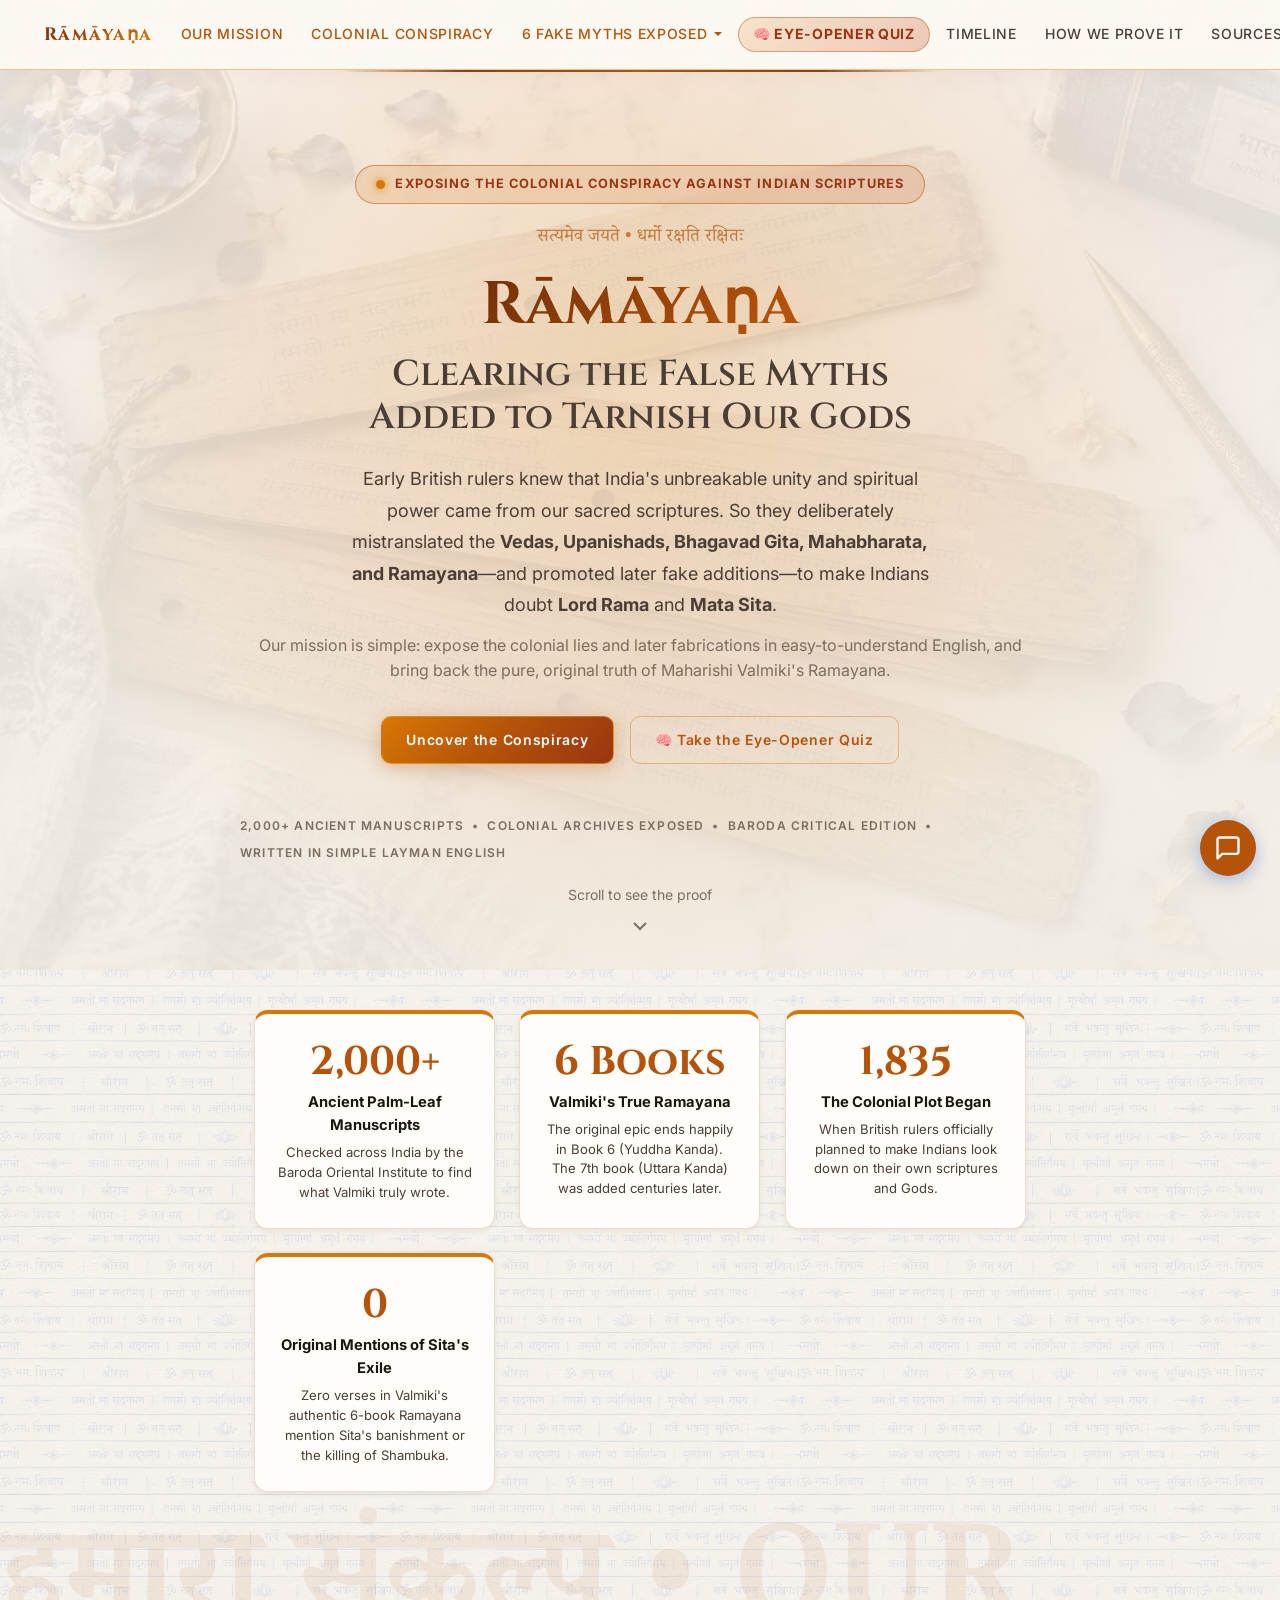
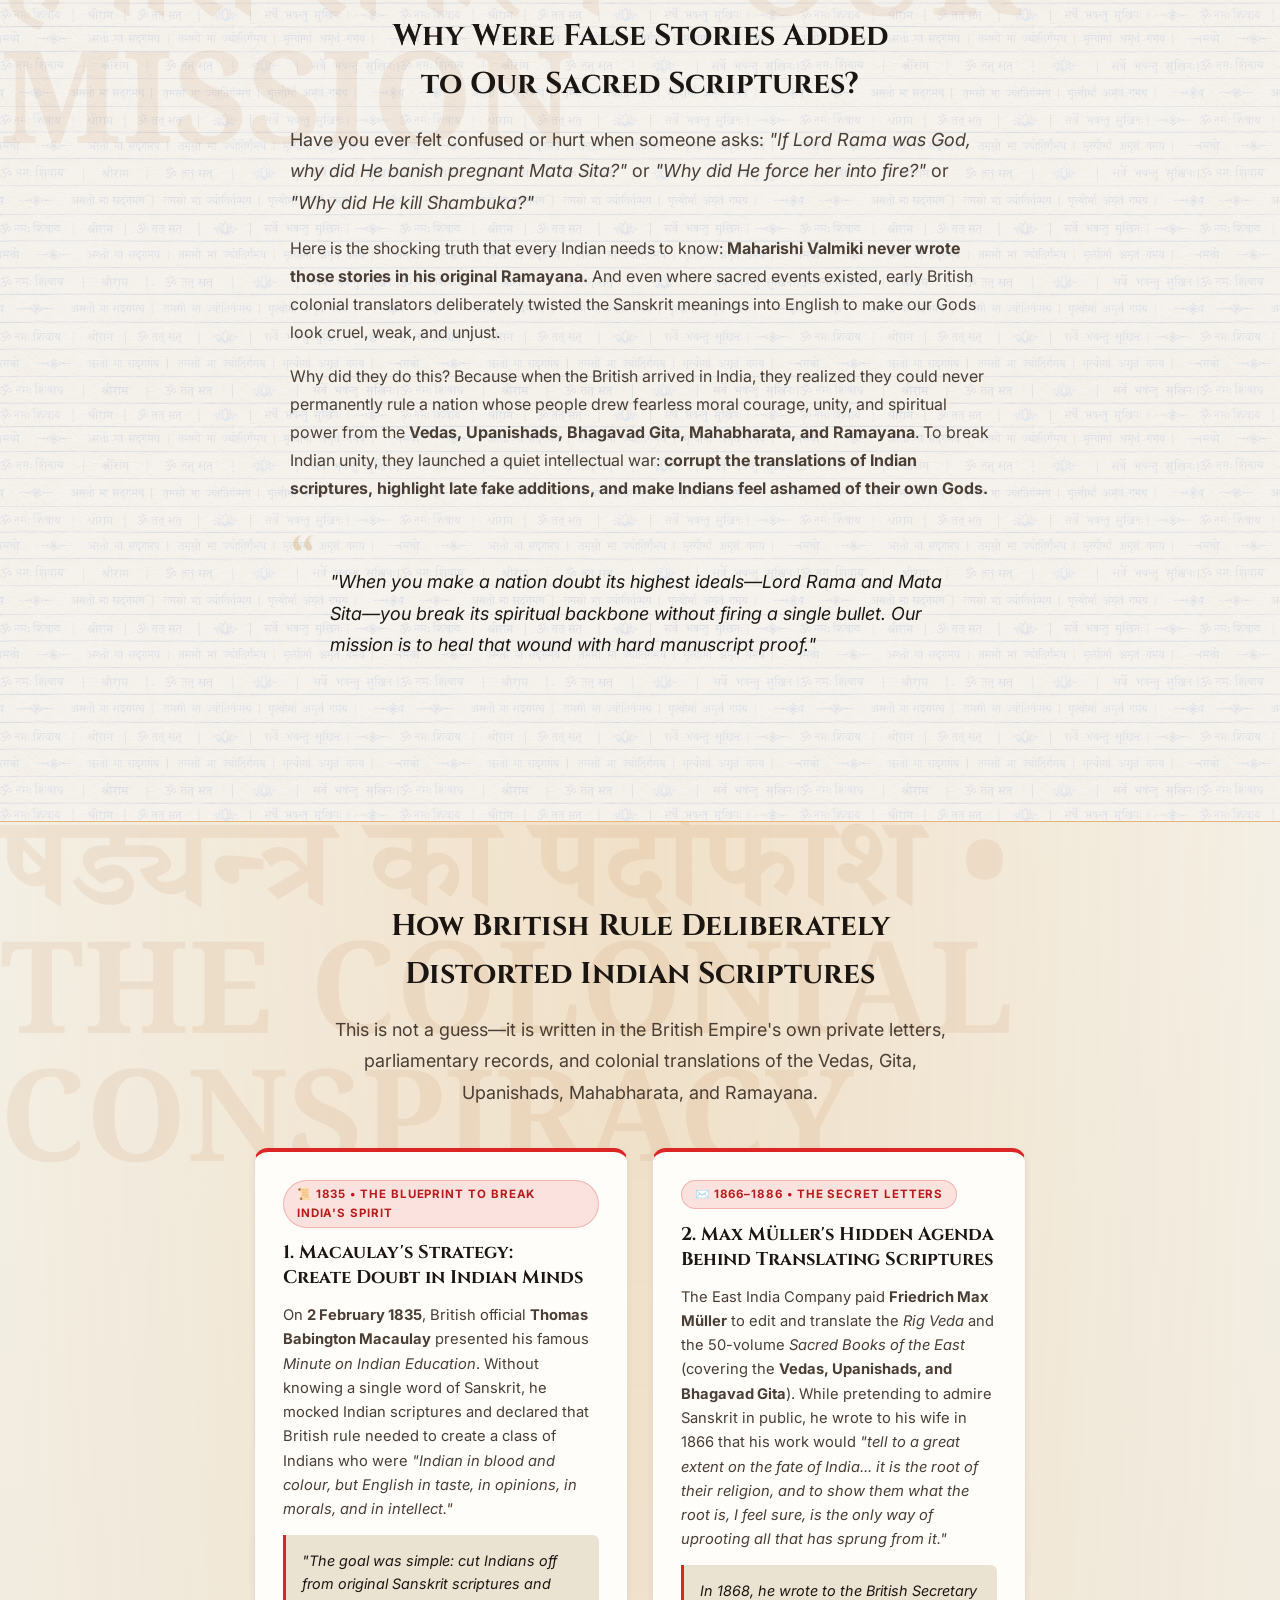
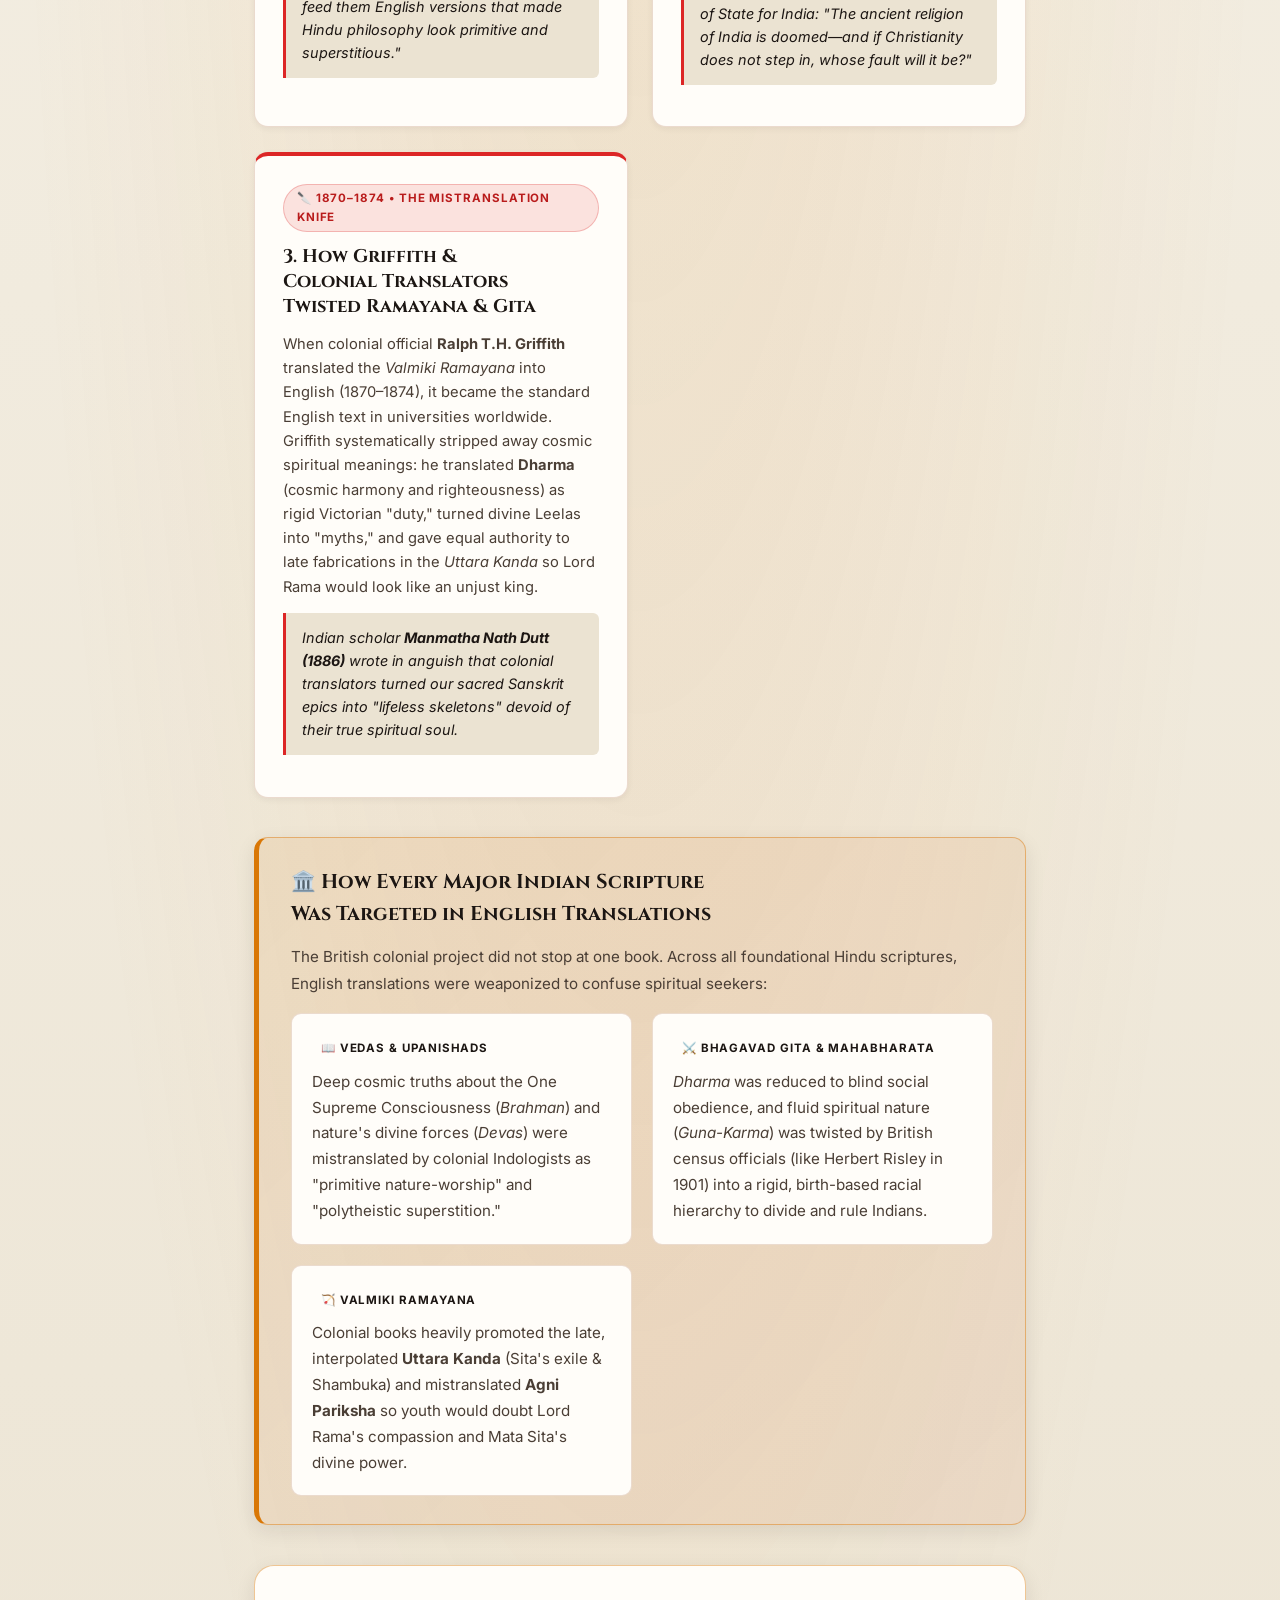
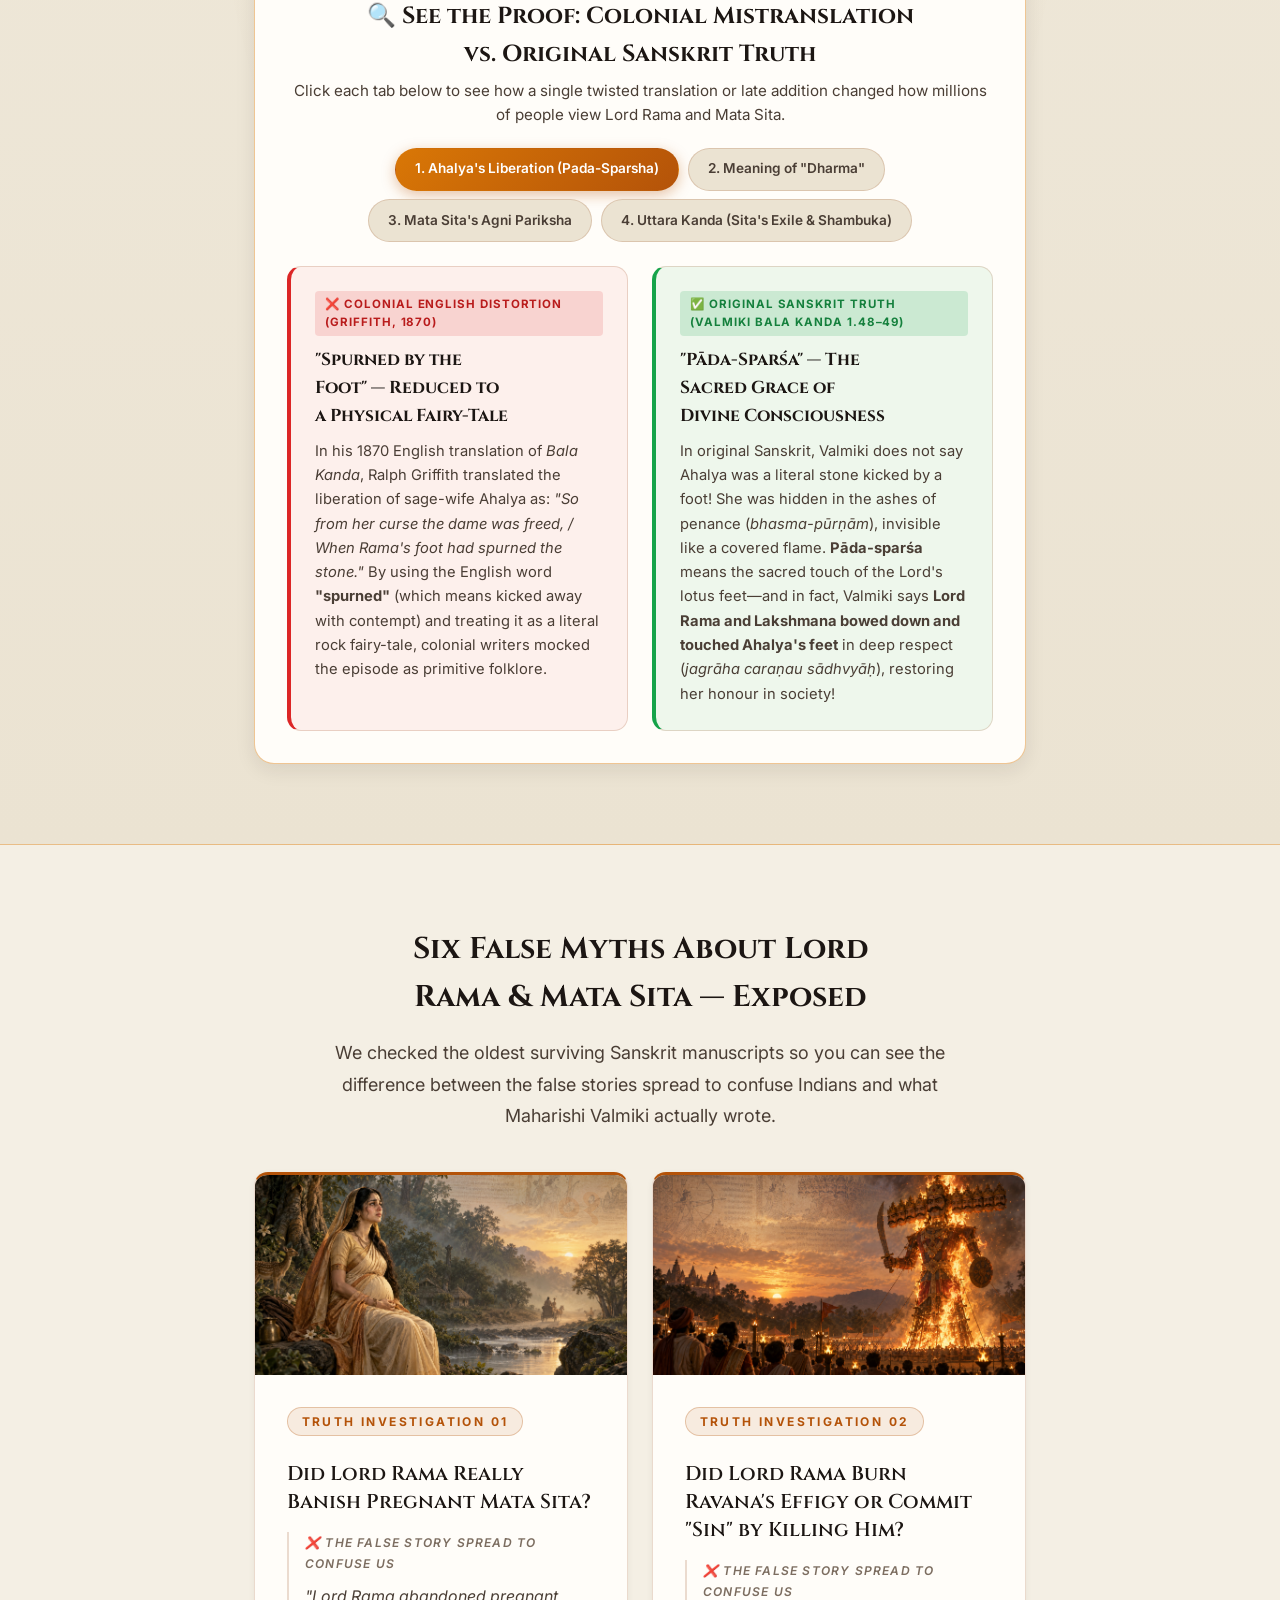
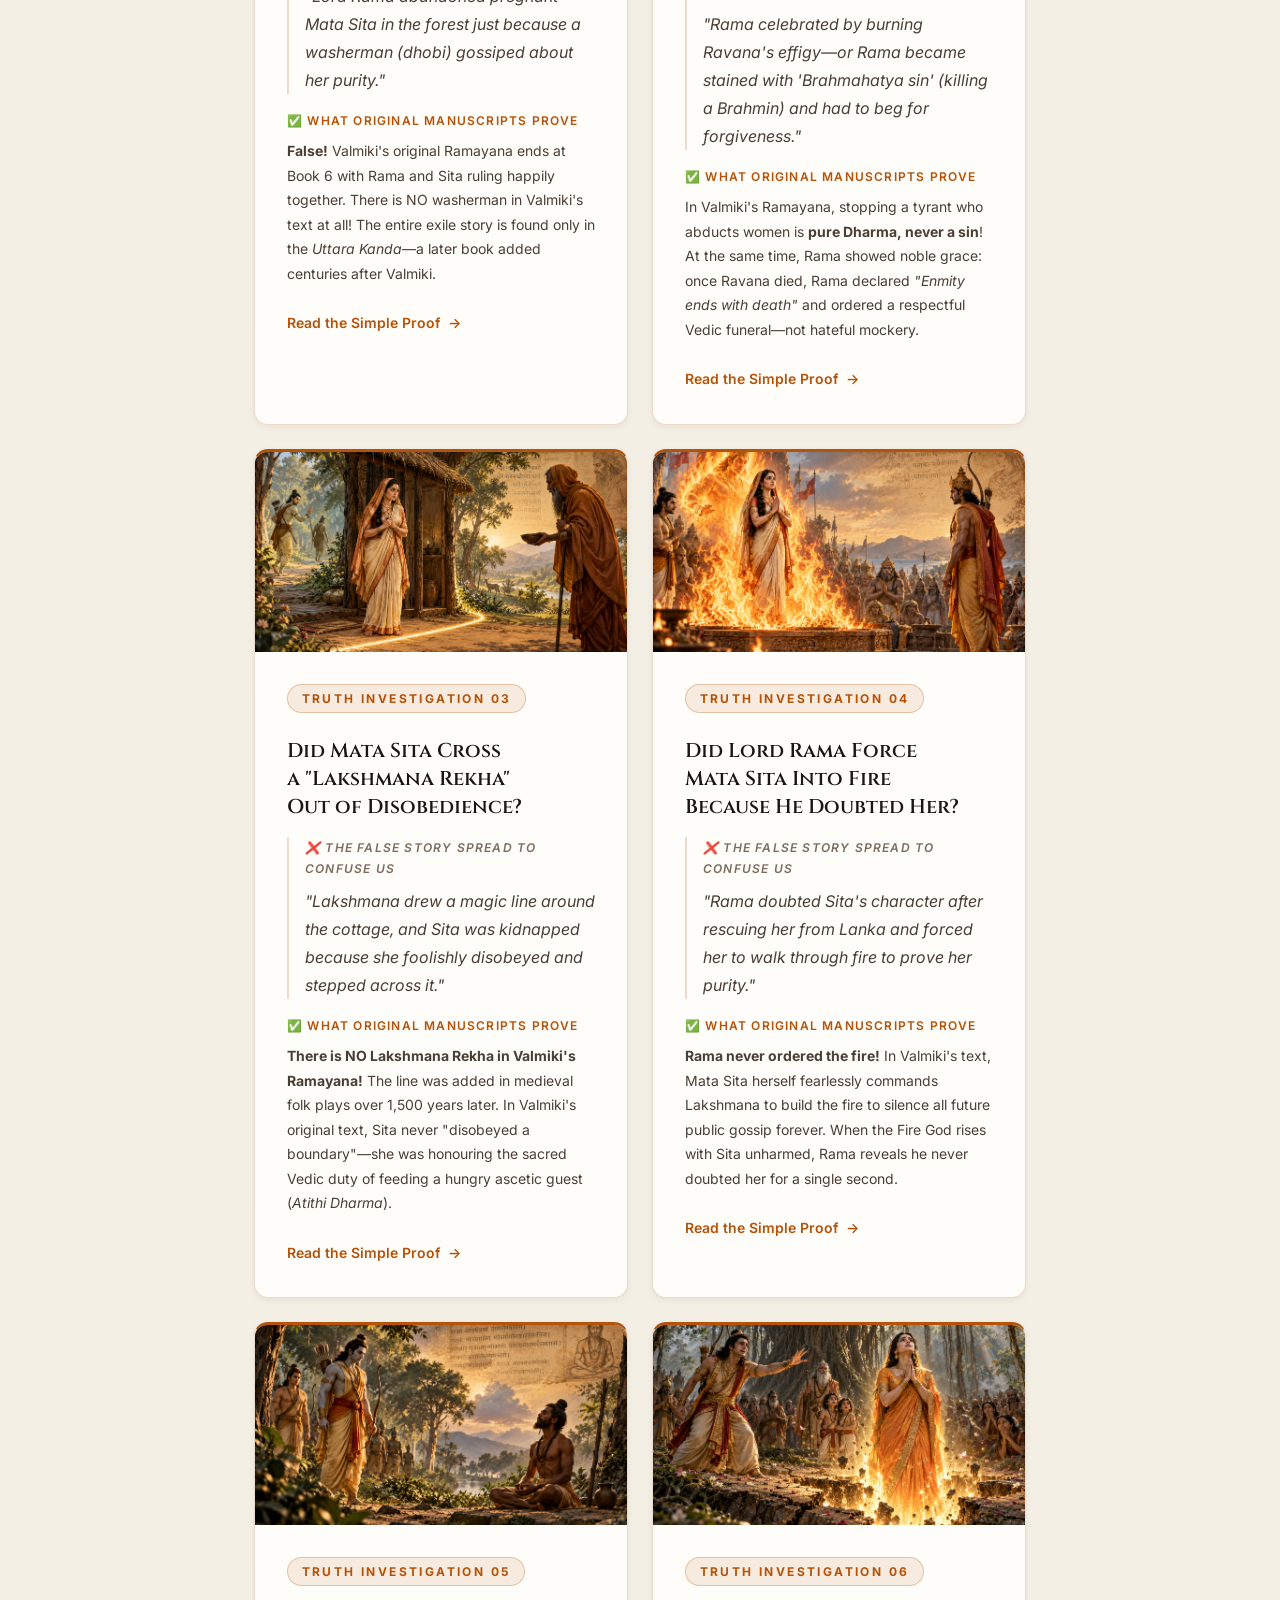
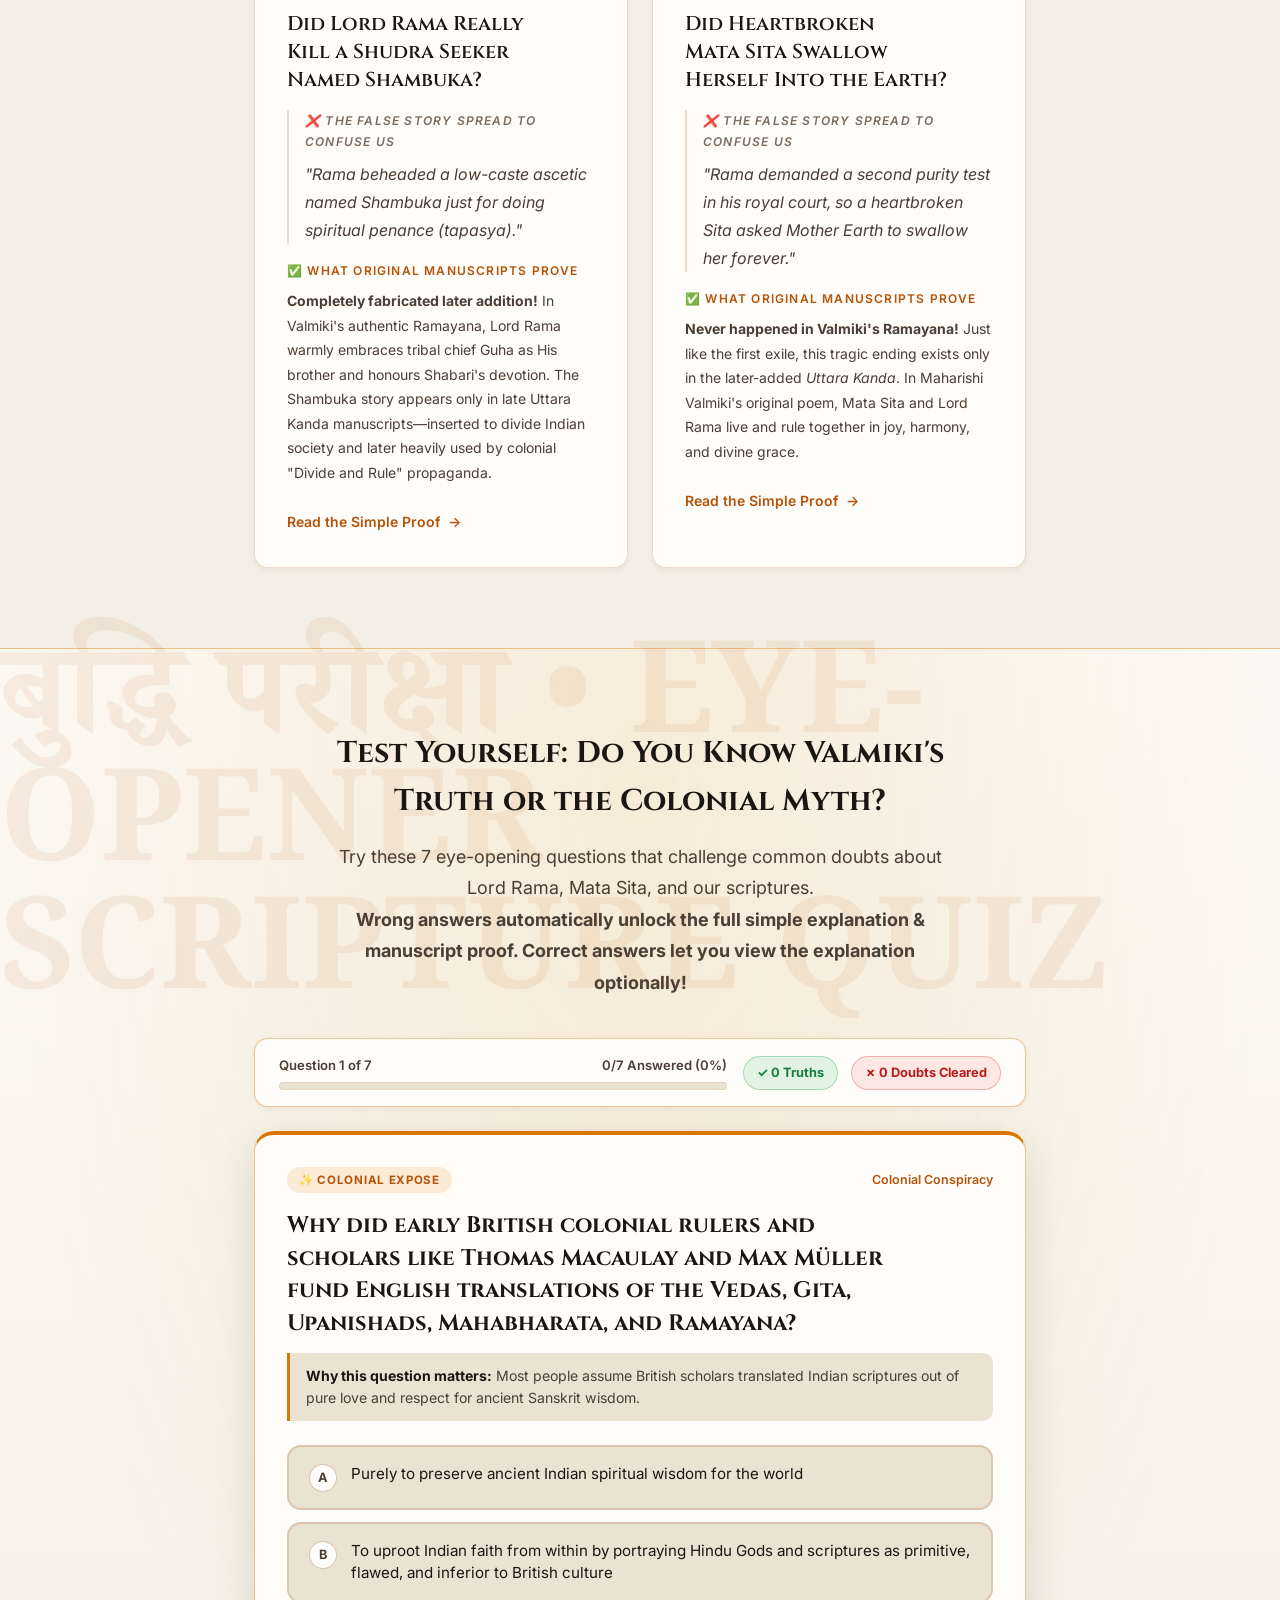
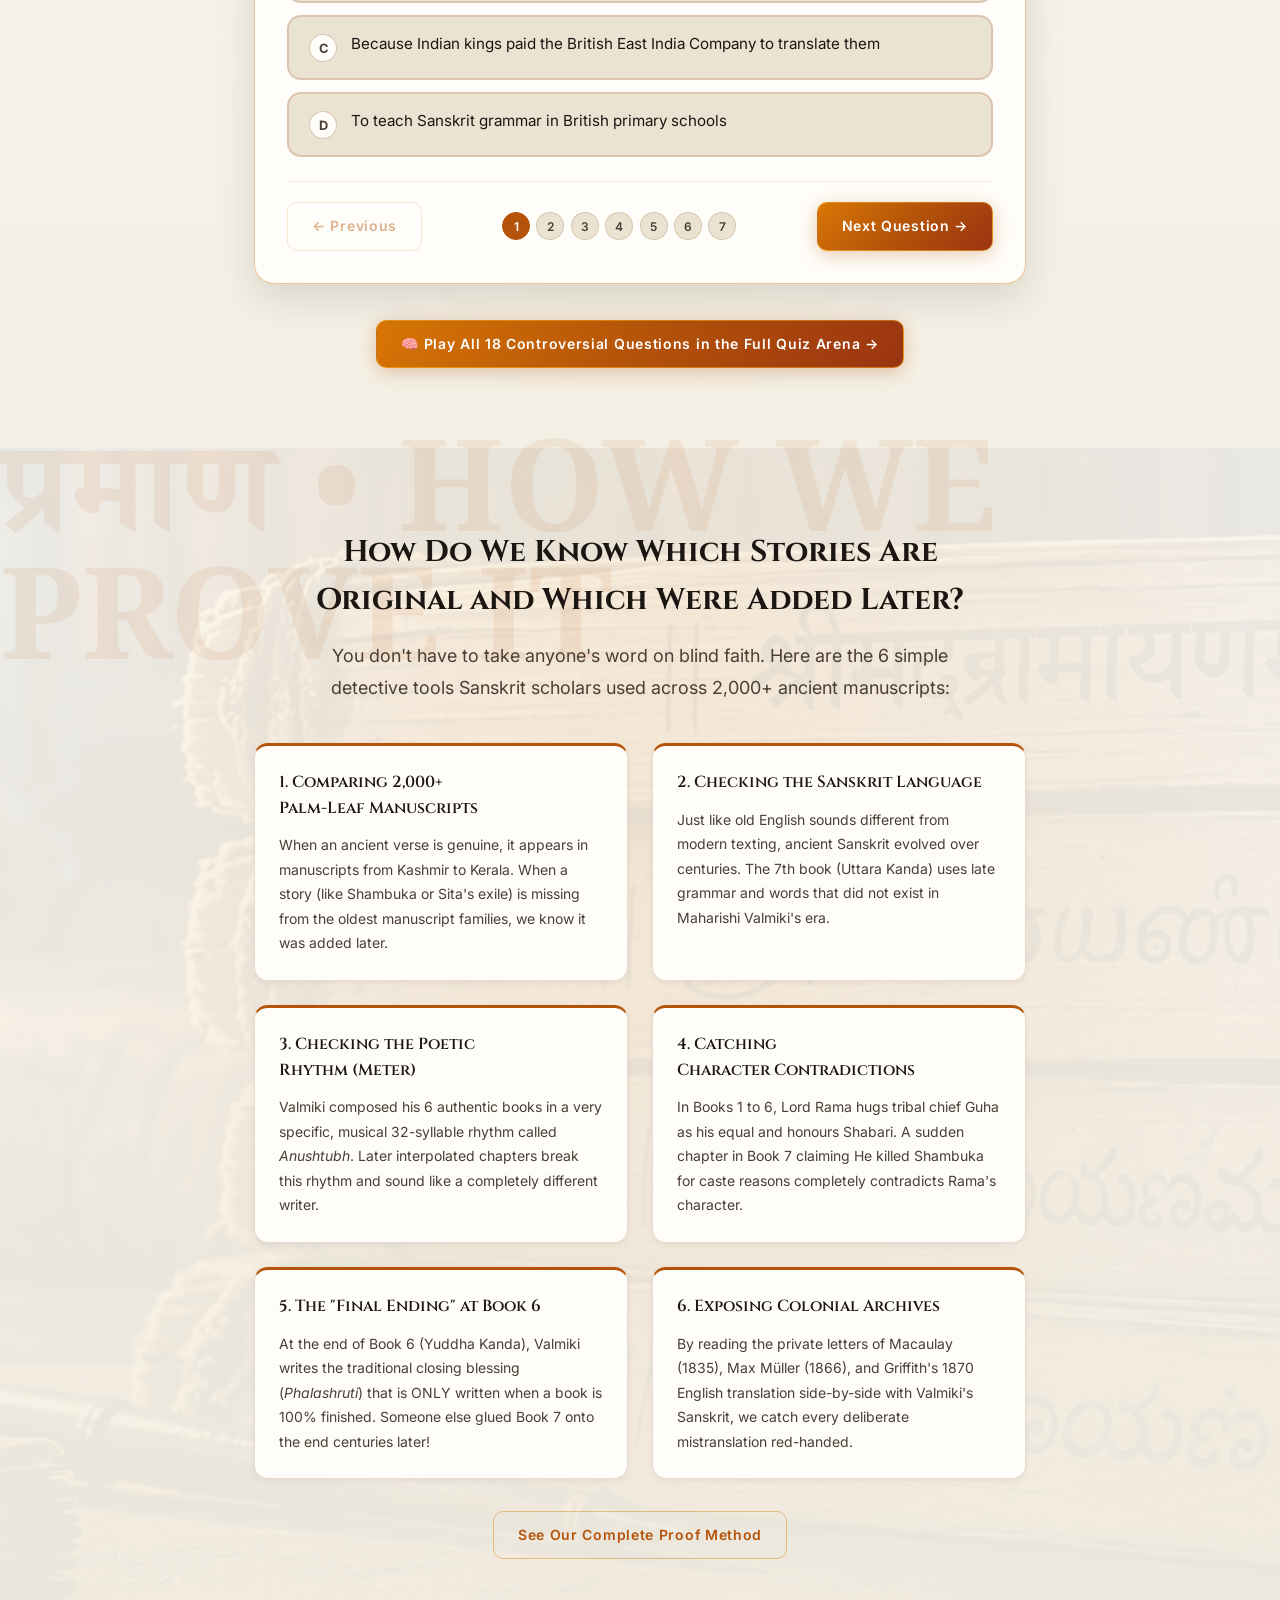
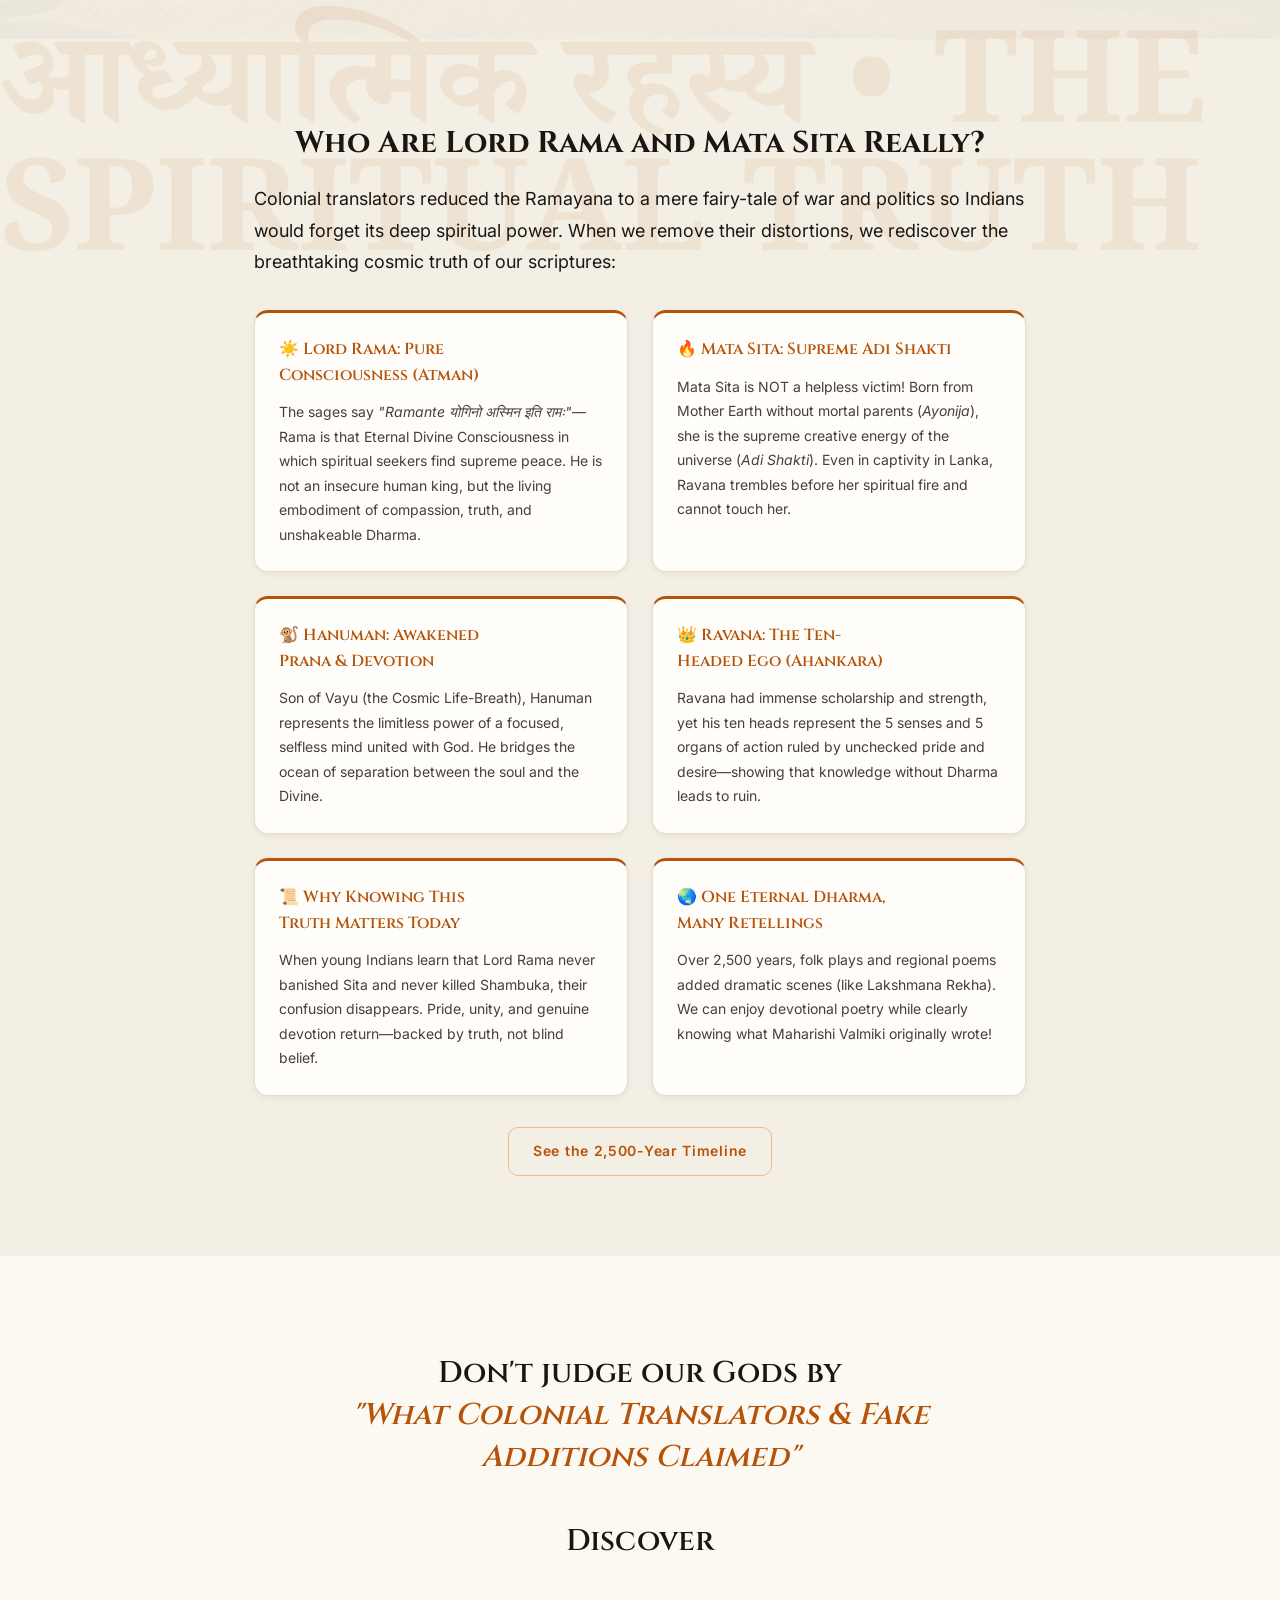
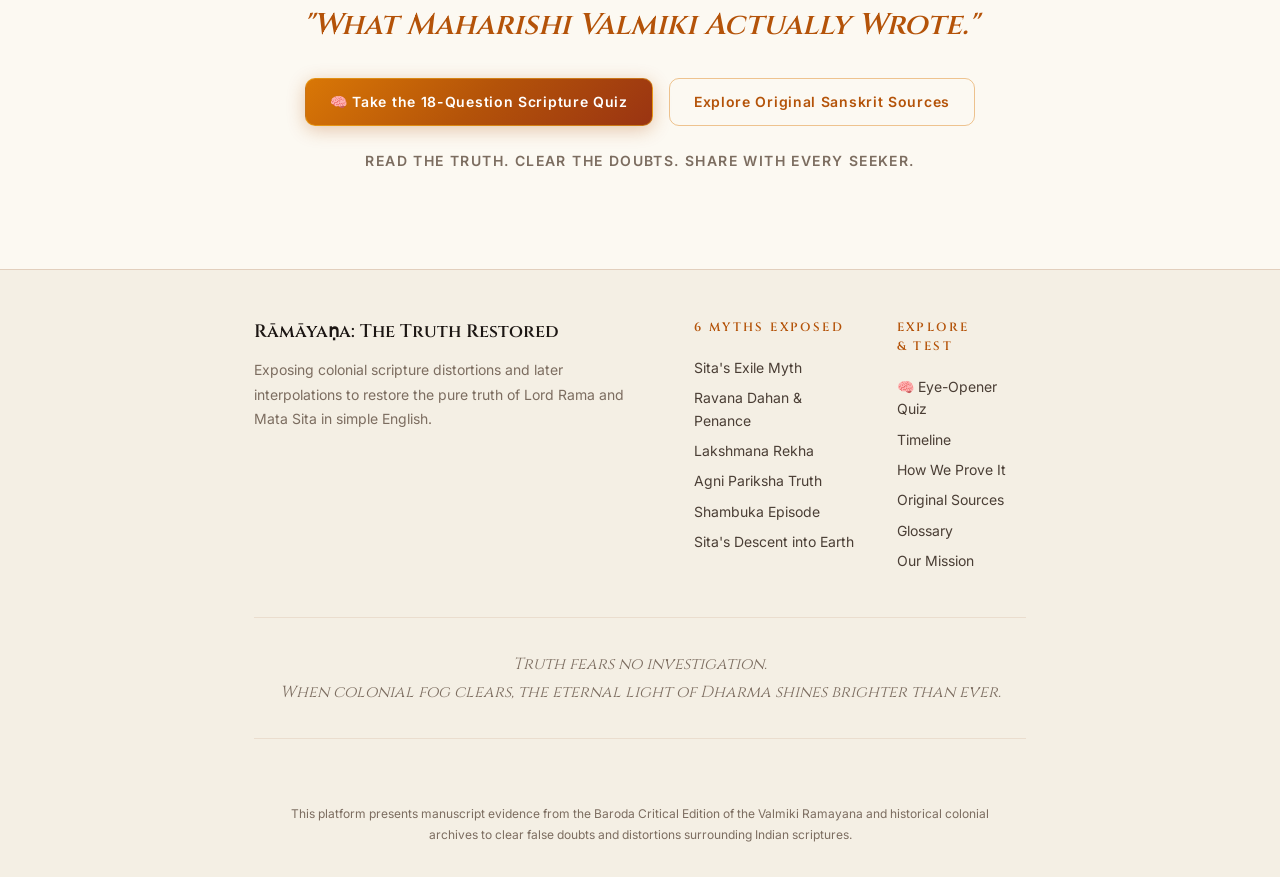
==== commit 03f5d3cd: "latest changes design" ====
--- a/index.html
+++ b/index.html
@@ -19,12 +19,13 @@
     <link rel="preconnect" href="https://fonts.googleapis.com">
     <link rel="preconnect" href="https://fonts.gstatic.com" crossorigin>
     <link href="https://fonts.googleapis.com/css2?family=Cinzel:wght@400;500;600;700&family=Inter:wght@300;400;500;600&family=Noto+Serif+Devanagari:wght@400;600&display=swap" rel="stylesheet">
-    <link rel="stylesheet" href="css/reset.css">
-    <link rel="stylesheet" href="css/variables.css">
-    <link rel="stylesheet" href="css/main.css">
-    <link rel="stylesheet" href="css/components.css">
-    <link rel="stylesheet" href="css/responsive.css">
-    <link rel="stylesheet" href="css/chatbot.css">
+    <link rel="stylesheet" href="css/reset.css?v=2">
+    <link rel="stylesheet" href="css/variables.css?v=2">
+    <link rel="stylesheet" href="css/main.css?v=2">
+    <link rel="stylesheet" href="css/components.css?v=2">
+    <link rel="stylesheet" href="css/responsive.css?v=2">
+    <link rel="stylesheet" href="css/chatbot.css?v=2">
+    <link rel="stylesheet" href="css/animations-fx.css?v=2">
     <script type="application/ld+json">
     {
         "@context": "https://schema.org",
@@ -679,22 +680,22 @@
         </div>
     </footer>
 
-    <script src="js/config.js"></script>
-    <script src="data/sources.js"></script>
-    <script src="data/search-index.js"></script>
-    <script src="data/glossary.js"></script>
-    <script src="data/hindi.js"></script>
-    <script src="data/quiz-data.js"></script>
-    <script src="js/theme.js"></script>
-    <script src="js/navigation.js"></script>
-    <script src="js/language.js"></script>
-    <script src="js/animations.js"></script>
-    <script src="js/search.js"></script>
-    <script src="js/sources.js"></script>
-    <script src="js/visitor-counter.js"></script>
-    <script src="js/reading-progress.js"></script>
-    <script src="js/quiz.js"></script>
-    <script src="js/main.js"></script>
-    <script src="js/chatbot.js"></script>
+    <script src="js/config.js?v=2"></script>
+    <script src="data/sources.js?v=2"></script>
+    <script src="data/search-index.js?v=2"></script>
+    <script src="data/glossary.js?v=2"></script>
+    <script src="data/hindi.js?v=2"></script>
+    <script src="data/quiz-data.js?v=2"></script>
+    <script src="js/theme.js?v=2"></script>
+    <script src="js/navigation.js?v=2"></script>
+    <script src="js/language.js?v=2"></script>
+    <script src="js/animations.js?v=2"></script>
+    <script src="js/search.js?v=2"></script>
+    <script src="js/sources.js?v=2"></script>
+    <script src="js/visitor-counter.js?v=2"></script>
+    <script src="js/reading-progress.js?v=2"></script>
+    <script src="js/quiz.js?v=2"></script>
+    <script src="js/main.js?v=2"></script>
+    <script src="js/chatbot.js?v=2"></script>
 </body>
 </html>
--- a/css/variables.css
+++ b/css/variables.css
@@ -1,91 +1,98 @@
 /* ==========================================================================
-   variables.css — Design Tokens & Custom Properties
-   Ramayana: Beyond What We Were Told
+   variables.css — Sacred Royal Heritage Design Tokens & Custom Properties
+   Ramayana: Exposing Colonial Distortions & Restoring the Original Truth
    ========================================================================== */
 
 /* --------------------------------------------------------------------------
    Google Fonts Import
    -------------------------------------------------------------------------- */
-@import url('https://fonts.googleapis.com/css2?family=Cinzel:wght@400;500;600;700&family=Inter:wght@300;400;500;600;700&family=Noto+Serif+Devanagari:wght@400;500;600;700&display=swap');
+@import url('https://fonts.googleapis.com/css2?family=Cinzel:wght@400;500;600;700;800&family=Inter:wght@300;400;500;600;700&family=Noto+Serif+Devanagari:wght@400;500;600;700&display=swap');
 
 /* --------------------------------------------------------------------------
-   Light Theme (Default) — White & Blue
+   Light Theme (Default) — Sacred Royal Parchment, Temple Gold & Bhagwa Saffron
    -------------------------------------------------------------------------- */
 :root {
-  /* Background layers */
-  --bg-deepest: #FFFFFF;
-  --bg-deep: #F8FAFC;
-  --bg-surface: #F1F5F9;
-  --bg-elevated: #FFFFFF;
-  --bg-hover: #E2E8F0;
-
-  /* Text colors */
-  --text-primary: #1E293B;
-  --text-secondary: #475569;
-  --text-tertiary: #94A3B8;
-  --text-inverse: #FFFFFF;
-
-  /* Accent colors — blue family */
-  --accent: #2563EB;
-  --accent-light: #3B82F6;
-  --accent-dim: #1D4ED8;
-  --accent-glow: rgba(37, 99, 235, 0.12);
-  --accent-warm: #1E40AF;
-  --accent-warm-light: #2563EB;
-  --maroon: #DC2626;
-  --maroon-deep: #B91C1C;
-  --parchment: #1E293B;
-
-  /* Legacy aliases for gold → accent (used by components) */
-  --gold: #2563EB;
-  --gold-light: #3B82F6;
-  --gold-dim: #1D4ED8;
-  --gold-glow: rgba(37, 99, 235, 0.12);
-  --saffron: #1E40AF;
-  --saffron-light: #2563EB;
+  /* Background layers — Warm Sacred Ivory & Ancient Palm-Leaf Parchment */
+  --bg-deepest: #FCF9F2;
+  --bg-deep: #F4EFE4;
+  --bg-surface: #EBE3D2;
+  --bg-elevated: #FFFDF9;
+  --bg-hover: #E5DBC5;
+
+  /* Text colors — Deep Temple Ink & Warm Charcoal */
+  --text-primary: #1C1613;
+  --text-secondary: #4A3E35;
+  --text-tertiary: #7C6D60;
+  --text-inverse: #FFFDF9;
+
+  /* Compatibility aliases */
+  --color-text-primary: var(--text-primary);
+  --color-text-secondary: var(--text-secondary);
+  --color-text-tertiary: var(--text-tertiary);
+  --color-bg-elevated: var(--bg-elevated);
+  --color-bg-surface: var(--bg-surface);
+
+  /* Accent colors — Sacred Bhagwa Saffron, Royal Gold & Vermilion */
+  --accent: #B45309;
+  --accent-light: #D97706;
+  --accent-dim: #92400E;
+  --accent-glow: rgba(217, 119, 6, 0.16);
+  --accent-warm: #9A3412;
+  --accent-warm-light: #EA580C;
+  --maroon: #991B1B;
+  --maroon-deep: #7F1D1D;
+  --parchment: #1C1613;
+
+  /* Royal Gold & Saffron tokens */
+  --gold: #C27803;
+  --gold-light: #E3A008;
+  --gold-dim: #8E4B10;
+  --gold-glow: rgba(217, 119, 6, 0.18);
+  --saffron: #C2410C;
+  --saffron-light: #EA580C;
 
   /* Confidence badge colors */
-  --badge-attested: #16A34A;
-  --badge-attested-bg: rgba(22, 163, 74, 0.10);
-  --badge-tradition: #2563EB;
-  --badge-tradition-bg: rgba(37, 99, 235, 0.10);
-  --badge-interpretation: #7C3AED;
-  --badge-interpretation-bg: rgba(124, 58, 237, 0.10);
-  --badge-debated: #DC2626;
-  --badge-debated-bg: rgba(220, 38, 38, 0.08);
+  --badge-attested: #15803D;
+  --badge-attested-bg: rgba(21, 128, 61, 0.12);
+  --badge-tradition: #B45309;
+  --badge-tradition-bg: rgba(180, 83, 9, 0.12);
+  --badge-interpretation: #6D28D9;
+  --badge-interpretation-bg: rgba(109, 40, 217, 0.10);
+  --badge-debated: #B91C1C;
+  --badge-debated-bg: rgba(185, 28, 28, 0.10);
 
   /* Source badge colors */
-  --source-primary: #2563EB;
-  --source-primary-bg: rgba(37, 99, 235, 0.08);
-  --source-critical: #16A34A;
-  --source-critical-bg: rgba(22, 163, 74, 0.08);
-  --source-academic: #7C3AED;
-  --source-academic-bg: rgba(124, 58, 237, 0.08);
-  --source-commentary: #D97706;
-  --source-commentary-bg: rgba(217, 119, 6, 0.08);
+  --source-primary: #B45309;
+  --source-primary-bg: rgba(180, 83, 9, 0.10);
+  --source-critical: #15803D;
+  --source-critical-bg: rgba(21, 128, 61, 0.10);
+  --source-academic: #6D28D9;
+  --source-academic-bg: rgba(109, 40, 217, 0.10);
+  --source-commentary: #C2410C;
+  --source-commentary-bg: rgba(194, 65, 12, 0.10);
 
   /* Borders */
-  --border-subtle: rgba(30, 41, 59, 0.06);
-  --border-default: rgba(30, 41, 59, 0.12);
-  --border-strong: rgba(30, 41, 59, 0.20);
-  --border-gold: rgba(37, 99, 235, 0.30);
+  --border-subtle: rgba(146, 64, 14, 0.10);
+  --border-default: rgba(146, 64, 14, 0.18);
+  --border-strong: rgba(146, 64, 14, 0.30);
+  --border-gold: rgba(217, 119, 6, 0.42);
 
   /* Shadows */
-  --shadow-sm: 0 1px 3px rgba(30, 41, 59, 0.06);
-  --shadow-md: 0 4px 12px rgba(30, 41, 59, 0.08);
-  --shadow-lg: 0 8px 32px rgba(30, 41, 59, 0.10);
-  --shadow-gold: 0 4px 20px rgba(37, 99, 235, 0.10);
+  --shadow-sm: 0 2px 6px rgba(28, 22, 19, 0.06);
+  --shadow-md: 0 6px 20px rgba(28, 22, 19, 0.09);
+  --shadow-lg: 0 14px 40px rgba(28, 22, 19, 0.13);
+  --shadow-gold: 0 6px 26px rgba(217, 119, 6, 0.22);
 
   /* Overlay */
-  --overlay: rgba(255, 255, 255, 0.92);
+  --overlay: rgba(252, 249, 242, 0.92);
 
   /* Scrollbar */
-  --scrollbar-track: #F1F5F9;
-  --scrollbar-thumb: #94A3B8;
+  --scrollbar-track: #F4EFE4;
+  --scrollbar-thumb: #C27803;
 
   /* Selection */
-  --selection-bg: rgba(37, 99, 235, 0.20);
-  --selection-text: #1E293B;
+  --selection-bg: rgba(217, 119, 6, 0.24);
+  --selection-text: #1C1613;
 
   /* --------------------------------------------------------------------------
      Typography
@@ -147,18 +154,18 @@
   /* --------------------------------------------------------------------------
      Layout
      -------------------------------------------------------------------------- */
-  --content-max-width: 780px;
-  --site-max-width: 1200px;
-  --header-height: 64px;
+  --content-max-width: 820px;
+  --site-max-width: 1240px;
+  --header-height: 70px;
   --sidebar-width: 280px;
 
   /* --------------------------------------------------------------------------
      Border Radius
      -------------------------------------------------------------------------- */
-  --radius-sm: 4px;
-  --radius-md: 8px;
-  --radius-lg: 12px;
-  --radius-xl: 16px;
+  --radius-sm: 6px;
+  --radius-md: 10px;
+  --radius-lg: 14px;
+  --radius-xl: 20px;
   --radius-full: 9999px;
 
   /* --------------------------------------------------------------------------
@@ -201,57 +208,57 @@
 }
 
 /* --------------------------------------------------------------------------
-   Dark / Night Mode
+   Dark / Night Mode — Cosmic Midnight Temple & Molten Gold
    -------------------------------------------------------------------------- */
 html[data-theme="dark"] {
-  --bg-deepest: #0F172A;
-  --bg-deep: #1E293B;
-  --bg-surface: #1E293B;
-  --bg-elevated: #334155;
-  --bg-hover: #334155;
-
-  --text-primary: #F1F5F9;
-  --text-secondary: #CBD5E1;
-  --text-tertiary: #94A3B8;
-  --text-inverse: #0F172A;
-
-  --accent: #60A5FA;
-  --accent-light: #93C5FD;
-  --accent-dim: #3B82F6;
-  --accent-glow: rgba(96, 165, 250, 0.20);
-
-  --gold: #60A5FA;
-  --gold-light: #93C5FD;
-  --gold-dim: #3B82F6;
-  --gold-glow: rgba(96, 165, 250, 0.20);
-  --saffron: #3B82F6;
-  --saffron-light: #60A5FA;
-
-  --border-subtle: rgba(241, 245, 249, 0.06);
-  --border-default: rgba(241, 245, 249, 0.12);
-  --border-strong: rgba(241, 245, 249, 0.20);
-  --border-gold: rgba(96, 165, 250, 0.40);
-
-  --shadow-sm: 0 1px 3px rgba(0, 0, 0, 0.3);
-  --shadow-md: 0 4px 12px rgba(0, 0, 0, 0.4);
-  --shadow-lg: 0 8px 32px rgba(0, 0, 0, 0.5);
-  --shadow-gold: 0 4px 20px rgba(96, 165, 250, 0.15);
-
-  --overlay: rgba(15, 23, 42, 0.85);
-
-  --scrollbar-track: #1E293B;
-  --scrollbar-thumb: #475569;
-
-  --selection-bg: rgba(96, 165, 250, 0.30);
-  --selection-text: #F1F5F9;
-
-  --badge-attested-bg: rgba(22, 163, 74, 0.15);
-  --badge-tradition-bg: rgba(96, 165, 250, 0.15);
-  --badge-interpretation-bg: rgba(124, 58, 237, 0.15);
-  --badge-debated-bg: rgba(220, 38, 38, 0.12);
-
-  --source-primary-bg: rgba(96, 165, 250, 0.12);
-  --source-critical-bg: rgba(22, 163, 74, 0.12);
-  --source-academic-bg: rgba(124, 58, 237, 0.12);
-  --source-commentary-bg: rgba(217, 119, 6, 0.12);
+  --bg-deepest: #080B12;
+  --bg-deep: #0F1422;
+  --bg-surface: #161E31;
+  --bg-elevated: #1B253B;
+  --bg-hover: #25324F;
+
+  --text-primary: #F8F5EE;
+  --text-secondary: #D6CFC2;
+  --text-tertiary: #9E9484;
+  --text-inverse: #080B12;
+
+  --accent: #F59E0B;
+  --accent-light: #FBBF24;
+  --accent-dim: #D97706;
+  --accent-glow: rgba(245, 158, 11, 0.22);
+
+  --gold: #FBBF24;
+  --gold-light: #FDE68A;
+  --gold-dim: #D97706;
+  --gold-glow: rgba(251, 191, 36, 0.22);
+  --saffron: #FB923C;
+  --saffron-light: #FDBA74;
+
+  --border-subtle: rgba(251, 191, 36, 0.08);
+  --border-default: rgba(251, 191, 36, 0.16);
+  --border-strong: rgba(251, 191, 36, 0.28);
+  --border-gold: rgba(251, 191, 36, 0.45);
+
+  --shadow-sm: 0 2px 8px rgba(0, 0, 0, 0.4);
+  --shadow-md: 0 8px 24px rgba(0, 0, 0, 0.5);
+  --shadow-lg: 0 16px 48px rgba(0, 0, 0, 0.65);
+  --shadow-gold: 0 6px 28px rgba(245, 158, 11, 0.25);
+
+  --overlay: rgba(8, 11, 18, 0.88);
+
+  --scrollbar-track: #0F1422;
+  --scrollbar-thumb: #D97706;
+
+  --selection-bg: rgba(245, 158, 11, 0.30);
+  --selection-text: #F8F5EE;
+
+  --badge-attested-bg: rgba(22, 163, 74, 0.18);
+  --badge-tradition-bg: rgba(245, 158, 11, 0.18);
+  --badge-interpretation-bg: rgba(139, 92, 246, 0.18);
+  --badge-debated-bg: rgba(239, 68, 68, 0.16);
+
+  --source-primary-bg: rgba(245, 158, 11, 0.15);
+  --source-critical-bg: rgba(22, 163, 74, 0.15);
+  --source-academic-bg: rgba(139, 92, 246, 0.15);
+  --source-commentary-bg: rgba(249, 115, 22, 0.15);
 }
--- a/css/main.css
+++ b/css/main.css
@@ -107,10 +107,11 @@
   position: sticky;
   top: 0;
   z-index: var(--z-header);
-  background: rgba(255, 255, 255, 0.92);
-  backdrop-filter: blur(16px) saturate(180%);
-  -webkit-backdrop-filter: blur(16px) saturate(180%);
-  border-bottom: 1px solid var(--border-default);
+  background: rgba(252, 249, 242, 0.92);
+  backdrop-filter: blur(18px) saturate(180%);
+  -webkit-backdrop-filter: blur(18px) saturate(180%);
+  border-bottom: 1px solid var(--border-gold);
+  box-shadow: 0 4px 20px rgba(180, 83, 9, 0.06);
   height: var(--header-height);
   transition: var(--transition-colors), box-shadow var(--duration-normal) var(--ease-default);
 }
@@ -120,7 +121,9 @@
 }
 
 html[data-theme="dark"] .site-header {
-  background: rgba(15, 23, 42, 0.88);
+  background: rgba(8, 11, 18, 0.9);
+  border-bottom-color: rgba(251, 191, 36, 0.25);
+  box-shadow: 0 4px 24px rgba(0, 0, 0, 0.45);
 }
 
 .header-container {
@@ -447,14 +450,18 @@
   justify-content: center;
   text-align: center;
   padding: var(--space-16) var(--space-6);
-  background: linear-gradient(180deg, rgba(255,255,255,0.92) 0%, rgba(248,250,252,0.95) 100%),
-              url('../images/hero-bg.png') center/cover no-repeat;
+  background:
+    radial-gradient(ellipse at 50% 25%, rgba(217, 119, 6, 0.14) 0%, rgba(194, 65, 12, 0.06) 45%, transparent 75%),
+    linear-gradient(180deg, rgba(252, 249, 242, 0.88) 0%, rgba(244, 239, 228, 0.94) 100%),
+    url('../images/hero-bg.png') center/cover no-repeat;
   overflow: hidden;
 }
 
 html[data-theme="dark"] .hero {
-  background: linear-gradient(180deg, rgba(15,23,42,0.92) 0%, rgba(30,41,59,0.95) 100%),
-              url('../images/hero-bg.png') center/cover no-repeat;
+  background:
+    radial-gradient(ellipse at 50% 25%, rgba(245, 158, 11, 0.16) 0%, rgba(234, 88, 12, 0.08) 45%, transparent 75%),
+    linear-gradient(180deg, rgba(8, 11, 18, 0.88) 0%, rgba(15, 20, 32, 0.94) 100%),
+    url('../images/hero-bg.png') center/cover no-repeat;
 }
 
 .hero::before {
@@ -464,7 +471,7 @@
   background:
     radial-gradient(
       ellipse at 50% 40%,
-      rgba(37, 99, 235, 0.04) 0%,
+      rgba(217, 119, 6, 0.1) 0%,
       transparent 70%
     );
   pointer-events: none;
@@ -474,7 +481,7 @@
   background:
     radial-gradient(
       ellipse at 50% 40%,
-      rgba(96, 165, 250, 0.06) 0%,
+      rgba(251, 191, 36, 0.12) 0%,
       transparent 70%
     );
 }
@@ -666,13 +673,17 @@
 }
 
 .section-methodology {
-  background: linear-gradient(180deg, rgba(255,255,255,0.93) 0%, rgba(241,245,249,0.96) 100%),
-              url('../images/methodology-bg.png') center/cover no-repeat;
+  background:
+    radial-gradient(ellipse at 50% 20%, rgba(217, 119, 6, 0.08) 0%, transparent 70%),
+    linear-gradient(180deg, rgba(252, 249, 242, 0.92) 0%, rgba(244, 239, 228, 0.96) 100%),
+    url('../images/methodology-bg.png') center/cover no-repeat;
 }
 
 html[data-theme="dark"] .section-methodology {
-  background: linear-gradient(180deg, rgba(15,23,42,0.93) 0%, rgba(30,41,59,0.96) 100%),
-              url('../images/methodology-bg.png') center/cover no-repeat;
+  background:
+    radial-gradient(ellipse at 50% 20%, rgba(245, 158, 11, 0.1) 0%, transparent 70%),
+    linear-gradient(180deg, rgba(8, 11, 18, 0.92) 0%, rgba(15, 20, 32, 0.96) 100%),
+    url('../images/methodology-bg.png') center/cover no-repeat;
 }
 
 .section-multiplicity {
--- a/css/animations-fx.css
+++ b/css/animations-fx.css
@@ -0,0 +1,1291 @@
+/* ==========================================================================
+   animations-fx.css — Sacred Heritage Design Overhaul, Special FX & Quiz UI
+   Ramayana: Exposing the Colonial Conspiracy & Restoring the Original Truth
+   ========================================================================== */
+
+/* --------------------------------------------------------------------------
+   1. Keyframe Animations & Sacred Glows
+   -------------------------------------------------------------------------- */
+@keyframes floatSlow {
+  0%, 100% { transform: translateY(0px) rotate(0deg); }
+  50% { transform: translateY(-8px) rotate(1deg); }
+}
+
+@keyframes pulseGlow {
+  0%, 100% {
+    box-shadow: 0 0 15px rgba(217, 119, 6, 0.25), 0 0 32px rgba(194, 65, 12, 0.14);
+  }
+  50% {
+    box-shadow: 0 0 28px rgba(217, 119, 6, 0.5), 0 0 58px rgba(194, 65, 12, 0.28);
+  }
+}
+
+@keyframes pulseDotBeat {
+  0%, 100% {
+    transform: scale(1);
+    box-shadow: 0 0 0 0 rgba(217, 119, 6, 0.7);
+  }
+  50% {
+    transform: scale(1.25);
+    box-shadow: 0 0 0 8px rgba(217, 119, 6, 0);
+  }
+}
+
+@keyframes shimmerSweep {
+  0% { background-position: -200% center; }
+  100% { background-position: 200% center; }
+}
+
+@keyframes auraRotate {
+  0% { transform: translate(-50%, -50%) rotate(0deg) scale(1); }
+  50% { transform: translate(-50%, -50%) rotate(180deg) scale(1.08); }
+  100% { transform: translate(-50%, -50%) rotate(360deg) scale(1); }
+}
+
+@keyframes revealSlideUp {
+  from {
+    opacity: 0;
+    transform: translateY(28px) scale(0.98);
+  }
+  to {
+    opacity: 1;
+    transform: translateY(0) scale(1);
+  }
+}
+
+@keyframes shakeWrong {
+  0%, 100% { transform: translateX(0); }
+  20%, 60% { transform: translateX(-6px); }
+  40%, 80% { transform: translateX(6px); }
+}
+
+@keyframes popCorrect {
+  0% { transform: scale(1); }
+  40% { transform: scale(1.03); }
+  100% { transform: scale(1); }
+}
+
+/* --------------------------------------------------------------------------
+   2. Global Sacred Heritage Visual Redesign (Applies Across All 13 Pages)
+   -------------------------------------------------------------------------- */
+.site-logo .logo-text {
+  background: linear-gradient(135deg, #7C2D12 0%, #B45309 50%, #D97706 100%);
+  -webkit-background-clip: text;
+  background-clip: text;
+  -webkit-text-fill-color: transparent;
+  font-weight: 700 !important;
+  letter-spacing: 0.08em;
+}
+
+html[data-theme="dark"] .site-logo .logo-text {
+  background: linear-gradient(135deg, #FDE68A 0%, #F59E0B 55%, #FB923C 100%);
+  -webkit-background-clip: text;
+  background-clip: text;
+  -webkit-text-fill-color: transparent;
+}
+
+/* Article Hero & Page Headers across Investigation, About, Methodology, Timeline, Sources, Glossary, Quiz */
+.article-hero {
+  position: relative;
+  overflow: hidden;
+  background:
+    radial-gradient(ellipse at 50% 0%, rgba(217, 119, 6, 0.18) 0%, rgba(194, 65, 12, 0.08) 50%, transparent 80%),
+    linear-gradient(180deg, var(--bg-deep) 0%, var(--bg-deepest) 100%) !important;
+  border-bottom: 1px solid var(--border-gold) !important;
+}
+
+html[data-theme="dark"] .article-hero {
+  background:
+    radial-gradient(ellipse at 50% 0%, rgba(245, 158, 11, 0.2) 0%, rgba(234, 88, 12, 0.1) 50%, transparent 80%),
+    linear-gradient(180deg, var(--bg-deep) 0%, var(--bg-deepest) 100%) !important;
+}
+
+/* Ornate Sacred Styling for Cards Across All Pages */
+.revelation-card,
+.method-card,
+.tradition-item,
+.evidence-card,
+.source-card,
+.glossary-entry,
+.sanskrit-verse-card {
+  background: var(--bg-elevated) !important;
+  border: 1px solid var(--border-default) !important;
+  border-top: 3px solid var(--accent) !important;
+  border-radius: var(--radius-lg) !important;
+  box-shadow: var(--shadow-sm);
+  transition: transform 0.3s cubic-bezier(0.16, 1, 0.3, 1),
+              box-shadow 0.3s cubic-bezier(0.16, 1, 0.3, 1),
+              border-color 0.3s ease;
+}
+
+.revelation-card:hover,
+.method-card:hover,
+.tradition-item:hover,
+.evidence-card:hover,
+.source-card:hover,
+.glossary-entry:hover {
+  border-color: var(--border-gold) !important;
+  box-shadow: var(--shadow-lg), var(--shadow-gold) !important;
+}
+
+/* Section Overlines & Headings */
+.section-overline,
+.article-kanda,
+.card-label {
+  display: inline-block;
+  padding: 0.25rem 0.85rem;
+  border-radius: 9999px;
+  background: rgba(180, 83, 9, 0.1);
+  border: 1px solid rgba(180, 83, 9, 0.28);
+  color: var(--accent) !important;
+  font-weight: 700 !important;
+}
+
+html[data-theme="dark"] .section-overline,
+html[data-theme="dark"] .article-kanda,
+html[data-theme="dark"] .card-label {
+  background: rgba(245, 158, 11, 0.15);
+  border-color: rgba(245, 158, 11, 0.35);
+  color: #FBBF24 !important;
+}
+
+/* Primary Buttons with Royal Bhagwa-Gold Gradient */
+.btn-primary {
+  background: linear-gradient(135deg, #D97706 0%, #B45309 50%, #9A3412 100%) !important;
+  color: #FFFFFF !important;
+  border: 1px solid rgba(251, 191, 36, 0.45) !important;
+  box-shadow: 0 4px 18px rgba(180, 83, 9, 0.3) !important;
+}
+
+.btn-primary:hover {
+  transform: translateY(-2px);
+  box-shadow: 0 8px 26px rgba(180, 83, 9, 0.45) !important;
+}
+
+/* --------------------------------------------------------------------------
+   3. Scroll-Triggered Fade & Reveal Classes
+   -------------------------------------------------------------------------- */
+.fade-in,
+.slide-in-left,
+.slide-in-right,
+.reveal {
+  opacity: 0;
+  transform: translateY(24px);
+  transition: opacity 0.65s cubic-bezier(0.16, 1, 0.3, 1),
+              transform 0.65s cubic-bezier(0.16, 1, 0.3, 1);
+}
+
+.slide-in-left {
+  transform: translateX(-32px);
+}
+
+.slide-in-right {
+  transform: translateX(32px);
+}
+
+.fade-in.is-visible,
+.slide-in-left.is-visible,
+.slide-in-right.is-visible,
+.reveal.is-visible {
+  opacity: 1;
+  transform: translate(0, 0);
+}
+
+/* --------------------------------------------------------------------------
+   4. Hero Enhancements, Mission Alert Pill & Sacred Particle Canvas
+   -------------------------------------------------------------------------- */
+.hero-particles-canvas {
+  position: absolute;
+  inset: 0;
+  width: 100%;
+  height: 100%;
+  pointer-events: none;
+  z-index: 1;
+}
+
+/* Supports both .mission-alert-pill and .hero-mission-pill */
+.mission-alert-pill,
+.hero-mission-pill {
+  display: inline-flex;
+  align-items: center;
+  gap: 0.65rem;
+  padding: 0.5rem 1.25rem;
+  border-radius: 9999px;
+  background: linear-gradient(135deg, rgba(217, 119, 6, 0.16), rgba(194, 65, 12, 0.14));
+  border: 1px solid rgba(180, 83, 9, 0.5);
+  color: #9A3412;
+  font-size: 0.8rem;
+  font-weight: 700;
+  letter-spacing: 0.08em;
+  text-transform: uppercase;
+  margin-bottom: 1.25rem;
+  animation: pulseGlow 4s infinite ease-in-out;
+  backdrop-filter: blur(8px);
+}
+
+html[data-theme="dark"] .mission-alert-pill,
+html[data-theme="dark"] .hero-mission-pill {
+  background: linear-gradient(135deg, rgba(245, 158, 11, 0.22), rgba(234, 88, 12, 0.18));
+  border-color: rgba(251, 191, 36, 0.55);
+  color: #FBBF24;
+}
+
+.mission-alert-pill .pulse-dot,
+.hero-mission-pill .pill-dot {
+  width: 9px;
+  height: 9px;
+  border-radius: 50%;
+  background: #D97706;
+  box-shadow: 0 0 10px #D97706;
+  animation: pulseDotBeat 2s infinite ease-in-out;
+  flex-shrink: 0;
+}
+
+.hero-title-main,
+.shimmer-gold-text {
+  background: linear-gradient(135deg, #431407 0%, #B45309 35%, #D97706 65%, #7C2D12 100%);
+  background-size: 200% auto;
+  -webkit-background-clip: text;
+  background-clip: text;
+  -webkit-text-fill-color: transparent;
+  animation: shimmerSweep 8s linear infinite;
+}
+
+html[data-theme="dark"] .hero-title-main,
+html[data-theme="dark"] .shimmer-gold-text {
+  background: linear-gradient(135deg, #FFFBEB 0%, #FBBF24 40%, #FB923C 75%, #FFFBEB 100%);
+  background-size: 200% auto;
+  -webkit-background-clip: text;
+  background-clip: text;
+  -webkit-text-fill-color: transparent;
+}
+
+.btn-quiz-glow {
+  display: inline-flex;
+  align-items: center;
+  gap: 0.5rem;
+  padding: 0.75rem 1.5rem;
+  background: linear-gradient(135deg, #EA580C 0%, #B45309 100%);
+  color: #FFFFFF !important;
+  font-family: var(--font-body);
+  font-size: var(--text-sm);
+  font-weight: 700;
+  letter-spacing: 0.04em;
+  border-radius: var(--radius-md);
+  text-decoration: none;
+  border: 1px solid rgba(251, 191, 36, 0.55);
+  box-shadow: 0 4px 20px rgba(217, 119, 6, 0.38);
+  transition: transform 0.25s ease, box-shadow 0.25s ease;
+  cursor: pointer;
+}
+
+.btn-quiz-glow:hover {
+  transform: translateY(-3px) scale(1.02);
+  box-shadow: 0 8px 28px rgba(217, 119, 6, 0.6);
+}
+
+/* Nav Quiz Highlight Pill (supports both .nav-quiz-highlight and .nav-quiz-link) */
+.nav-quiz-highlight,
+.nav-quiz-link {
+  background: linear-gradient(135deg, rgba(217, 119, 6, 0.16), rgba(194, 65, 12, 0.26)) !important;
+  color: #9A3412 !important;
+  border: 1px solid rgba(180, 83, 9, 0.45) !important;
+  border-radius: 9999px !important;
+  padding: 0.35rem 0.9rem !important;
+  font-weight: 700 !important;
+}
+
+html[data-theme="dark"] .nav-quiz-highlight,
+html[data-theme="dark"] .nav-quiz-link {
+  color: #FBBF24 !important;
+  border-color: rgba(251, 191, 36, 0.48) !important;
+}
+
+.nav-quiz-highlight:hover,
+.nav-quiz-link:hover {
+  background: linear-gradient(135deg, #D97706, #9A3412) !important;
+  color: #FFFFFF !important;
+}
+
+/* --------------------------------------------------------------------------
+   5. 3D Spotlight & Interactive Tilt Cards
+   -------------------------------------------------------------------------- */
+.tilt-card {
+  position: relative;
+  transform-style: preserve-3d;
+  will-change: transform;
+  transition: transform 0.2s cubic-bezier(0.03, 0.98, 0.52, 0.99),
+              box-shadow 0.3s ease;
+}
+
+.tilt-card::after {
+  content: '';
+  position: absolute;
+  inset: 0;
+  border-radius: inherit;
+  background: radial-gradient(
+    500px circle at var(--mouse-x, 50%) var(--mouse-y, 50%),
+    rgba(217, 119, 6, 0.15),
+    rgba(194, 65, 12, 0.07) 40%,
+    transparent 80%
+  );
+  opacity: 0;
+  transition: opacity 0.3s ease;
+  pointer-events: none;
+  z-index: 2;
+}
+
+.tilt-card:hover::after {
+  opacity: 1;
+}
+
+/* --------------------------------------------------------------------------
+   6. Live Counter Strip (Impact Numbers)
+   -------------------------------------------------------------------------- */
+.impact-stats-grid {
+  display: grid;
+  grid-template-columns: repeat(auto-fit, minmax(210px, 1fr));
+  gap: 1.5rem;
+  margin: 2.5rem 0;
+}
+
+.impact-stat-card {
+  background: var(--bg-elevated);
+  border: 1px solid var(--border-default);
+  border-top: 4px solid #D97706;
+  border-radius: var(--radius-lg);
+  padding: 1.6rem 1.4rem;
+  text-align: center;
+  box-shadow: var(--shadow-sm);
+  transition: transform 0.3s ease, box-shadow 0.3s ease;
+}
+
+.impact-stat-card:hover {
+  transform: translateY(-5px);
+  box-shadow: var(--shadow-lg), var(--shadow-gold);
+}
+
+.impact-stat-number {
+  font-family: var(--font-heading);
+  font-size: 2.5rem;
+  font-weight: 700;
+  color: var(--accent);
+  line-height: 1.1;
+  margin-bottom: 0.45rem;
+}
+
+.impact-stat-label {
+  font-size: 0.92rem;
+  font-weight: 700;
+  color: var(--text-primary);
+  margin-bottom: 0.35rem;
+}
+
+.impact-stat-desc,
+.impact-stat-sub {
+  font-size: 0.82rem;
+  color: var(--text-secondary);
+  line-height: 1.5;
+}
+
+/* --------------------------------------------------------------------------
+   7. Colonial Conspiracy Section & Expose Cards
+   -------------------------------------------------------------------------- */
+.conspiracy-section,
+.section-conspiracy {
+  position: relative;
+  padding: var(--space-20) 0;
+  background:
+    radial-gradient(ellipse at 50% 0%, rgba(217, 119, 6, 0.12) 0%, transparent 70%),
+    linear-gradient(180deg, var(--bg-deep) 0%, var(--bg-surface) 100%);
+  border-top: 1px solid var(--border-gold);
+  border-bottom: 1px solid var(--border-gold);
+  overflow: hidden;
+}
+
+.conspiracy-banner {
+  background: linear-gradient(135deg, rgba(185, 28, 28, 0.08) 0%, rgba(217, 119, 6, 0.12) 50%, rgba(180, 83, 9, 0.08) 100%);
+  border: 1px solid rgba(217, 119, 6, 0.4);
+  border-left: 5px solid #D97706;
+  border-radius: var(--radius-lg);
+  padding: 2rem;
+  margin-bottom: 2.5rem;
+  box-shadow: var(--shadow-md);
+}
+
+.conspiracy-banner h3 {
+  font-family: var(--font-heading);
+  font-size: 1.35rem;
+  color: var(--text-primary);
+  margin-bottom: 0.75rem;
+  display: flex;
+  align-items: center;
+  gap: 0.6rem;
+}
+
+.conspiracy-banner p {
+  font-size: 1rem;
+  color: var(--text-secondary);
+  line-height: 1.75;
+  margin-bottom: 0.75rem;
+}
+
+.conspiracy-banner p:last-child {
+  margin-bottom: 0;
+}
+
+.scriptures-targeted-strip {
+  display: flex;
+  flex-wrap: wrap;
+  justify-content: center;
+  gap: 0.75rem;
+  margin: 1.75rem 0 2.5rem;
+}
+
+.scripture-pill {
+  display: inline-flex;
+  align-items: center;
+  gap: 0.5rem;
+  padding: 0.55rem 1.15rem;
+  background: var(--bg-elevated);
+  border: 1px solid var(--border-gold);
+  border-radius: 9999px;
+  font-size: 0.85rem;
+  font-weight: 600;
+  color: var(--text-primary);
+  box-shadow: var(--shadow-sm);
+  transition: transform 0.2s ease, border-color 0.2s ease, box-shadow 0.2s ease;
+}
+
+.scripture-pill:hover {
+  transform: translateY(-2px);
+  border-color: #D97706;
+  box-shadow: var(--shadow-gold);
+}
+
+.scripture-pill span {
+  color: #D97706;
+  font-weight: 700;
+}
+
+.conspiracy-grid {
+  display: grid;
+  grid-template-columns: repeat(auto-fit, minmax(310px, 1fr));
+  gap: 1.5rem;
+  margin-bottom: 2.5rem;
+}
+
+.conspiracy-card {
+  background: var(--bg-elevated);
+  border: 1px solid var(--border-default);
+  border-top: 4px solid #DC2626;
+  border-radius: var(--radius-lg);
+  padding: 1.75rem;
+  box-shadow: var(--shadow-sm);
+  position: relative;
+  overflow: hidden;
+  transition: transform 0.3s ease, box-shadow 0.3s ease;
+}
+
+.conspiracy-card:hover {
+  transform: translateY(-5px);
+  box-shadow: var(--shadow-lg);
+}
+
+.conspiracy-year-badge,
+.conspiracy-card-tag {
+  display: inline-block;
+  padding: 0.28rem 0.8rem;
+  font-size: 0.72rem;
+  font-weight: 700;
+  text-transform: uppercase;
+  letter-spacing: 0.08em;
+  border-radius: 9999px;
+  background: rgba(220, 38, 38, 0.12);
+  color: #B91C1C;
+  border: 1px solid rgba(220, 38, 38, 0.25);
+  margin-bottom: 0.85rem;
+}
+
+html[data-theme="dark"] .conspiracy-year-badge,
+html[data-theme="dark"] .conspiracy-card-tag {
+  background: rgba(248, 113, 113, 0.16);
+  color: #F87171;
+  border-color: rgba(248, 113, 113, 0.3);
+}
+
+.conspiracy-card h3 {
+  font-family: var(--font-heading);
+  font-size: 1.15rem;
+  color: var(--text-primary);
+  margin-bottom: 0.75rem;
+  line-height: 1.35;
+}
+
+.conspiracy-quote,
+.conspiracy-card blockquote {
+  font-style: italic;
+  font-size: 0.9rem;
+  color: var(--text-primary);
+  background: var(--bg-surface);
+  border-left: 3px solid #DC2626;
+  padding: 0.85rem 1rem;
+  border-radius: 0 var(--radius-sm) var(--radius-sm) 0;
+  margin: 0.85rem 0;
+  line-height: 1.6;
+}
+
+.conspiracy-card p {
+  font-size: 0.92rem;
+  color: var(--text-secondary);
+  line-height: 1.65;
+}
+
+/* Interactive Distortion vs Original Truth Showcase */
+.distortion-comparison-wrap,
+.distortion-showcase {
+  background: var(--bg-elevated);
+  border: 1px solid var(--border-gold);
+  border-radius: var(--radius-xl);
+  padding: 2rem;
+  box-shadow: var(--shadow-md);
+  margin-top: 2rem;
+}
+
+.distortion-showcase-header {
+  text-align: center;
+  margin-bottom: 1.5rem;
+}
+
+.distortion-showcase-header h3 {
+  font-family: var(--font-heading);
+  font-size: 1.4rem;
+  color: var(--text-primary);
+  margin-bottom: 0.4rem;
+}
+
+.distortion-tabs {
+  display: flex;
+  flex-wrap: wrap;
+  justify-content: center;
+  gap: 0.55rem;
+  margin-bottom: 1.5rem;
+}
+
+.distortion-tab-btn {
+  padding: 0.6rem 1.2rem;
+  border-radius: 9999px;
+  border: 1px solid var(--border-default);
+  background: var(--bg-surface);
+  color: var(--text-secondary);
+  font-size: 0.85rem;
+  font-weight: 600;
+  cursor: pointer;
+  transition: all 0.2s ease;
+}
+
+.distortion-tab-btn:hover {
+  border-color: var(--accent);
+  color: var(--text-primary);
+}
+
+.distortion-tab-btn.active {
+  background: linear-gradient(135deg, #D97706, #B45309);
+  color: #FFFFFF;
+  border-color: transparent;
+  box-shadow: 0 4px 14px rgba(180, 83, 9, 0.35);
+}
+
+.distortion-panel {
+  display: none;
+  animation: revealSlideUp 0.35s ease forwards;
+}
+
+.distortion-panel.active {
+  display: grid;
+  grid-template-columns: 1fr 1fr;
+  gap: 1.5rem;
+}
+
+@media (max-width: 768px) {
+  .distortion-panel.active {
+    grid-template-columns: 1fr;
+  }
+}
+
+.distortion-box {
+  padding: 1.5rem;
+  border-radius: var(--radius-lg);
+  border: 1px solid var(--border-default);
+}
+
+.distortion-box.false-side,
+.distortion-box--lie {
+  background: rgba(220, 38, 38, 0.06);
+  border-left: 4px solid #DC2626;
+}
+
+.distortion-box.true-side,
+.distortion-box--truth {
+  background: rgba(22, 163, 74, 0.07);
+  border-left: 4px solid #16A34A;
+}
+
+.side-badge,
+.distortion-box-badge {
+  display: inline-block;
+  font-size: 0.72rem;
+  font-weight: 700;
+  text-transform: uppercase;
+  letter-spacing: 0.08em;
+  margin-bottom: 0.65rem;
+  padding: 0.25rem 0.65rem;
+  border-radius: 4px;
+}
+
+.distortion-box.false-side .side-badge,
+.distortion-box--lie .distortion-box-badge {
+  background: rgba(220, 38, 38, 0.14);
+  color: #B91C1C;
+}
+
+html[data-theme="dark"] .distortion-box.false-side .side-badge,
+html[data-theme="dark"] .distortion-box--lie .distortion-box-badge {
+  color: #F87171;
+}
+
+.distortion-box.true-side .side-badge,
+.distortion-box--truth .distortion-box-badge {
+  background: rgba(22, 163, 74, 0.16);
+  color: #15803D;
+}
+
+html[data-theme="dark"] .distortion-box.true-side .side-badge,
+html[data-theme="dark"] .distortion-box--truth .distortion-box-badge {
+  color: #4ADE80;
+}
+
+.distortion-box h4 {
+  font-family: var(--font-heading);
+  font-size: 1.08rem;
+  color: var(--text-primary);
+  margin-bottom: 0.6rem;
+}
+
+.distortion-box p {
+  font-size: 0.92rem;
+  color: var(--text-secondary);
+  line-height: 1.65;
+}
+
+/* --------------------------------------------------------------------------
+   8. Interactive Quiz System Styles (Homepage, Article Pages & quiz.html)
+   -------------------------------------------------------------------------- */
+.quiz-section-wrapper,
+.section-quiz-home {
+  padding: var(--space-20) 0;
+  background:
+    radial-gradient(ellipse at 50% 10%, rgba(217, 119, 6, 0.1) 0%, transparent 70%),
+    linear-gradient(180deg, var(--bg-deepest) 0%, var(--bg-deep) 100%);
+  border-top: 1px solid var(--border-gold);
+  position: relative;
+}
+
+.quiz-arena-wrapper {
+  max-width: 900px;
+  margin: 0 auto;
+}
+
+/* Quiz Filter Bar */
+.quiz-category-bar {
+  display: flex;
+  flex-wrap: wrap;
+  gap: 0.5rem;
+  justify-content: center;
+  margin-bottom: 1.75rem;
+}
+
+.quiz-cat-btn {
+  padding: 0.5rem 1.05rem;
+  border-radius: 9999px;
+  font-size: 0.82rem;
+  font-weight: 600;
+  background: var(--bg-elevated);
+  color: var(--text-secondary);
+  border: 1px solid var(--border-default);
+  cursor: pointer;
+  transition: all 0.2s ease;
+}
+
+.quiz-cat-btn:hover {
+  border-color: var(--accent);
+  color: var(--text-primary);
+}
+
+.quiz-cat-btn.active {
+  background: linear-gradient(135deg, #D97706, #B45309);
+  color: #FFFFFF;
+  border-color: transparent;
+  box-shadow: 0 4px 12px rgba(180, 83, 9, 0.3);
+}
+
+/* Quiz Status / Score Header */
+.quiz-hud {
+  display: flex;
+  flex-wrap: wrap;
+  align-items: center;
+  justify-content: space-between;
+  gap: 1rem;
+  background: var(--bg-elevated);
+  border: 1px solid var(--border-gold);
+  border-radius: var(--radius-lg);
+  padding: 1rem 1.5rem;
+  margin-bottom: 1.5rem;
+  box-shadow: var(--shadow-sm);
+}
+
+.quiz-hud-progress {
+  flex: 1;
+  min-width: 200px;
+}
+
+.quiz-hud-progress-label {
+  display: flex;
+  justify-content: space-between;
+  font-size: 0.82rem;
+  font-weight: 600;
+  color: var(--text-secondary);
+  margin-bottom: 0.4rem;
+}
+
+.quiz-progress-track {
+  height: 8px;
+  background: var(--bg-surface);
+  border-radius: 9999px;
+  overflow: hidden;
+  border: 1px solid var(--border-subtle);
+}
+
+.quiz-progress-fill {
+  height: 100%;
+  background: linear-gradient(90deg, #B45309, #D97706, #EA580C);
+  border-radius: 9999px;
+  transition: width 0.4s cubic-bezier(0.16, 1, 0.3, 1);
+}
+
+.quiz-hud-stats {
+  display: flex;
+  align-items: center;
+  gap: 0.85rem;
+}
+
+.quiz-stat-pill {
+  display: inline-flex;
+  align-items: center;
+  gap: 0.35rem;
+  padding: 0.35rem 0.8rem;
+  border-radius: 9999px;
+  font-size: 0.8rem;
+  font-weight: 700;
+  background: var(--bg-surface);
+  color: var(--text-primary);
+  border: 1px solid var(--border-default);
+}
+
+.quiz-stat-pill--correct {
+  color: #15803D;
+  background: rgba(22, 163, 74, 0.12);
+  border-color: rgba(22, 163, 74, 0.3);
+}
+
+.quiz-stat-pill--wrong {
+  color: #B91C1C;
+  background: rgba(220, 38, 38, 0.1);
+  border-color: rgba(220, 38, 38, 0.3);
+}
+
+/* Main Question Card */
+.quiz-card {
+  background: var(--bg-elevated);
+  border: 1px solid var(--border-gold);
+  border-top: 4px solid #D97706;
+  border-radius: var(--radius-xl);
+  padding: 2rem;
+  box-shadow: var(--shadow-lg);
+  margin-bottom: 1.75rem;
+  position: relative;
+  animation: revealSlideUp 0.4s ease forwards;
+}
+
+.quiz-card-meta {
+  display: flex;
+  flex-wrap: wrap;
+  align-items: center;
+  justify-content: space-between;
+  gap: 0.75rem;
+  margin-bottom: 1rem;
+}
+
+.quiz-badge {
+  display: inline-flex;
+  align-items: center;
+  gap: 0.4rem;
+  padding: 0.25rem 0.75rem;
+  border-radius: 9999px;
+  font-size: 0.72rem;
+  font-weight: 700;
+  letter-spacing: 0.06em;
+  text-transform: uppercase;
+  background: rgba(217, 119, 6, 0.14);
+  color: #B45309;
+}
+
+html[data-theme="dark"] .quiz-badge {
+  background: rgba(251, 191, 36, 0.18);
+  color: #FBBF24;
+}
+
+.quiz-topic-tag {
+  font-size: 0.78rem;
+  font-weight: 600;
+  color: var(--accent);
+}
+
+.quiz-question-title {
+  font-family: var(--font-heading);
+  font-size: clamp(1.15rem, 2.5vw, 1.4rem);
+  font-weight: 700;
+  color: var(--text-primary);
+  line-height: 1.45;
+  margin-bottom: 0.85rem;
+}
+
+.quiz-common-doubt {
+  background: var(--bg-surface);
+  border-left: 3px solid #D97706;
+  padding: 0.75rem 1rem;
+  border-radius: 0 var(--radius-md) var(--radius-md) 0;
+  font-size: 0.88rem;
+  color: var(--text-secondary);
+  margin-bottom: 1.5rem;
+  line-height: 1.55;
+}
+
+.quiz-common-doubt strong {
+  color: var(--text-primary);
+}
+
+/* Options List */
+.quiz-options-list {
+  display: flex;
+  flex-direction: column;
+  gap: 0.75rem;
+  margin-bottom: 1.25rem;
+}
+
+.quiz-option-btn {
+  display: flex;
+  align-items: flex-start;
+  gap: 0.9rem;
+  width: 100%;
+  text-align: left;
+  padding: 1rem 1.25rem;
+  border-radius: var(--radius-lg);
+  background: var(--bg-surface);
+  border: 2px solid var(--border-default);
+  color: var(--text-primary);
+  font-family: var(--font-body);
+  font-size: 0.95rem;
+  line-height: 1.5;
+  cursor: pointer;
+  transition: all 0.2s ease;
+}
+
+.quiz-option-btn:hover:not(:disabled) {
+  border-color: var(--accent);
+  background: var(--bg-hover);
+  transform: translateX(4px);
+}
+
+.quiz-option-letter {
+  display: inline-flex;
+  align-items: center;
+  justify-content: center;
+  width: 28px;
+  height: 28px;
+  border-radius: 50%;
+  background: var(--bg-elevated);
+  border: 1px solid var(--border-strong);
+  font-size: 0.8rem;
+  font-weight: 700;
+  color: var(--text-secondary);
+  flex-shrink: 0;
+  margin-top: 1px;
+  transition: all 0.2s ease;
+}
+
+.quiz-option-text {
+  flex: 1;
+}
+
+/* Correct / Wrong Option States */
+.quiz-option-btn.is-correct {
+  background: rgba(22, 163, 74, 0.12);
+  border-color: #16A34A;
+  color: var(--text-primary);
+  animation: popCorrect 0.35s ease;
+}
+
+.quiz-option-btn.is-correct .quiz-option-letter {
+  background: #16A34A;
+  border-color: #16A34A;
+  color: #FFFFFF;
+}
+
+.quiz-option-btn.is-wrong {
+  background: rgba(220, 38, 38, 0.1);
+  border-color: #DC2626;
+  color: var(--text-primary);
+  animation: shakeWrong 0.4s ease;
+}
+
+.quiz-option-btn.is-wrong .quiz-option-letter {
+  background: #DC2626;
+  border-color: #DC2626;
+  color: #FFFFFF;
+}
+
+.quiz-option-btn:disabled {
+  cursor: default;
+  opacity: 0.94;
+}
+
+/* Feedback Banner & Optional Explanation Toggle */
+.quiz-feedback-area {
+  margin-top: 1.25rem;
+}
+
+.quiz-result-banner {
+  display: flex;
+  flex-wrap: wrap;
+  align-items: center;
+  justify-content: space-between;
+  gap: 1rem;
+  padding: 1rem 1.25rem;
+  border-radius: var(--radius-lg);
+  margin-bottom: 1rem;
+  animation: revealSlideUp 0.3s ease forwards;
+}
+
+.quiz-result-banner--wrong {
+  background: rgba(220, 38, 38, 0.1);
+  border: 1px solid rgba(220, 38, 38, 0.35);
+}
+
+.quiz-result-banner--correct {
+  background: rgba(22, 163, 74, 0.1);
+  border: 1px solid rgba(22, 163, 74, 0.35);
+}
+
+.quiz-result-title {
+  font-weight: 700;
+  font-size: 0.98rem;
+  display: flex;
+  align-items: center;
+  gap: 0.5rem;
+}
+
+.quiz-result-banner--wrong .quiz-result-title {
+  color: #B91C1C;
+}
+
+html[data-theme="dark"] .quiz-result-banner--wrong .quiz-result-title {
+  color: #F87171;
+}
+
+.quiz-result-banner--correct .quiz-result-title {
+  color: #15803D;
+}
+
+html[data-theme="dark"] .quiz-result-banner--correct .quiz-result-title {
+  color: #4ADE80;
+}
+
+.quiz-toggle-explanation-btn {
+  display: inline-flex;
+  align-items: center;
+  gap: 0.45rem;
+  padding: 0.5rem 1rem;
+  border-radius: var(--radius-md);
+  background: var(--bg-elevated);
+  border: 1px solid var(--accent);
+  color: var(--accent);
+  font-size: 0.82rem;
+  font-weight: 700;
+  cursor: pointer;
+  transition: all 0.2s ease;
+}
+
+.quiz-toggle-explanation-btn:hover {
+  background: var(--accent);
+  color: #FFFFFF;
+}
+
+/* Detailed Explanation Box */
+.quiz-explanation-box {
+  background: var(--bg-surface);
+  border: 1px solid var(--border-gold);
+  border-left: 4px solid var(--accent);
+  border-radius: var(--radius-lg);
+  padding: 1.5rem;
+  margin-top: 0.75rem;
+  animation: revealSlideUp 0.35s ease forwards;
+}
+
+.quiz-explanation-box.is-collapsed {
+  display: none;
+}
+
+.quiz-explanation-headline {
+  font-family: var(--font-heading);
+  font-size: 1.08rem;
+  font-weight: 700;
+  color: var(--text-primary);
+  margin-bottom: 0.85rem;
+  padding-bottom: 0.65rem;
+  border-bottom: 1px solid var(--border-subtle);
+}
+
+.quiz-exp-section {
+  margin-bottom: 1rem;
+}
+
+.quiz-exp-section:last-child {
+  margin-bottom: 0;
+}
+
+.quiz-exp-label {
+  display: inline-block;
+  font-size: 0.72rem;
+  font-weight: 700;
+  text-transform: uppercase;
+  letter-spacing: 0.08em;
+  color: var(--accent);
+  margin-bottom: 0.3rem;
+}
+
+.quiz-exp-label--colonial {
+  color: #D97706;
+}
+
+.quiz-exp-label--proof {
+  color: #15803D;
+}
+
+html[data-theme="dark"] .quiz-exp-label--proof {
+  color: #4ADE80;
+}
+
+.quiz-exp-section p {
+  font-size: 0.92rem;
+  color: var(--text-secondary);
+  line-height: 1.7;
+  margin: 0;
+}
+
+/* Quiz Footer Controls */
+.quiz-controls {
+  display: flex;
+  flex-wrap: wrap;
+  align-items: center;
+  justify-content: space-between;
+  gap: 1rem;
+  margin-top: 1.5rem;
+  padding-top: 1.25rem;
+  border-top: 1px solid var(--border-subtle);
+}
+
+.quiz-nav-dots {
+  display: flex;
+  flex-wrap: wrap;
+  gap: 0.4rem;
+}
+
+.quiz-dot {
+  width: 28px;
+  height: 28px;
+  border-radius: 50%;
+  border: 1px solid var(--border-default);
+  background: var(--bg-surface);
+  color: var(--text-secondary);
+  font-size: 0.75rem;
+  font-weight: 600;
+  display: inline-flex;
+  align-items: center;
+  justify-content: center;
+  cursor: pointer;
+  transition: all 0.2s ease;
+}
+
+.quiz-dot.is-current {
+  border-color: var(--accent);
+  background: var(--accent);
+  color: #FFFFFF;
+}
+
+.quiz-dot.is-answered-correct {
+  background: rgba(22, 163, 74, 0.18);
+  border-color: #16A34A;
+  color: #15803D;
+}
+
+.quiz-dot.is-answered-wrong {
+  background: rgba(220, 38, 38, 0.15);
+  border-color: #DC2626;
+  color: #B91C1C;
+}
+
+/* Summary / Completion Card */
+.quiz-summary-card {
+  background: var(--bg-elevated);
+  border: 2px solid var(--border-gold);
+  border-radius: var(--radius-xl);
+  padding: 2.5rem 2rem;
+  text-align: center;
+  box-shadow: var(--shadow-lg);
+  animation: revealSlideUp 0.45s ease forwards;
+}
+
+.quiz-summary-score-ring {
+  width: 120px;
+  height: 120px;
+  border-radius: 50%;
+  margin: 0 auto 1.25rem;
+  display: flex;
+  flex-direction: column;
+  align-items: center;
+  justify-content: center;
+  background: linear-gradient(135deg, rgba(217, 119, 6, 0.16), rgba(194, 65, 12, 0.14));
+  border: 4px solid #D97706;
+  font-family: var(--font-heading);
+}
+
+.quiz-summary-score-num {
+  font-size: 2rem;
+  font-weight: 700;
+  color: var(--text-primary);
+  line-height: 1;
+}
+
+.quiz-summary-score-total {
+  font-size: 0.8rem;
+  color: var(--text-secondary);
+}
+
+/* --------------------------------------------------------------------------
+   9. Mission Callout Box & Truth Columns on Investigation Pages
+   -------------------------------------------------------------------------- */
+.mission-truth-banner {
+  background: linear-gradient(135deg, rgba(217, 119, 6, 0.1) 0%, rgba(194, 65, 12, 0.08) 100%);
+  border: 1px solid rgba(217, 119, 6, 0.45);
+  border-left: 5px solid #D97706;
+  border-radius: var(--radius-lg);
+  padding: 1.75rem 2rem;
+  margin: 1.75rem 0 2.5rem;
+  box-shadow: var(--shadow-md);
+}
+
+.mission-truth-banner-badge {
+  display: inline-block;
+  font-size: 0.72rem;
+  font-weight: 700;
+  text-transform: uppercase;
+  letter-spacing: 0.08em;
+  color: #9A3412;
+  background: rgba(217, 119, 6, 0.18);
+  padding: 0.25rem 0.75rem;
+  border-radius: 9999px;
+  margin-bottom: 0.75rem;
+}
+
+html[data-theme="dark"] .mission-truth-banner-badge {
+  color: #FBBF24;
+  background: rgba(251, 191, 36, 0.2);
+}
+
+.mission-truth-banner h3 {
+  font-family: var(--font-heading);
+  font-size: 1.25rem;
+  color: var(--text-primary);
+  margin-bottom: 0.85rem;
+}
+
+.mission-truth-banner p {
+  font-size: 0.95rem;
+  color: var(--text-secondary);
+  line-height: 1.7;
+  margin-bottom: 0.6rem;
+}
+
+.mission-truth-banner p:last-child {
+  margin-bottom: 0;
+}
+
+.truth-columns {
+  display: grid;
+  grid-template-columns: 1fr 1fr;
+  gap: 1.25rem;
+  margin-top: 1rem;
+}
+
+@media (max-width: 768px) {
+  .truth-columns {
+    grid-template-columns: 1fr;
+  }
+}
+
+.truth-col {
+  padding: 1.25rem;
+  border-radius: var(--radius-md);
+  background: var(--bg-elevated);
+  border: 1px solid var(--border-default);
+}
+
+.truth-col.false-claim {
+  border-left: 4px solid #DC2626;
+  background: rgba(220, 38, 38, 0.05);
+}
+
+.truth-col.real-truth {
+  border-left: 4px solid #16A34A;
+  background: rgba(22, 163, 74, 0.06);
+}
+
+.truth-col-label {
+  display: inline-block;
+  font-size: 0.72rem;
+  font-weight: 700;
+  text-transform: uppercase;
+  letter-spacing: 0.08em;
+  margin-bottom: 0.5rem;
+  padding: 0.2rem 0.55rem;
+  border-radius: 4px;
+}
+
+.truth-col.false-claim .truth-col-label {
+  background: rgba(220, 38, 38, 0.14);
+  color: #B91C1C;
+}
+
+html[data-theme="dark"] .truth-col.false-claim .truth-col-label {
+  color: #F87171;
+}
+
+.truth-col.real-truth .truth-col-label {
+  background: rgba(22, 163, 74, 0.16);
+  color: #15803D;
+}
+
+html[data-theme="dark"] .truth-col.real-truth .truth-col-label {
+  color: #4ADE80;
+}
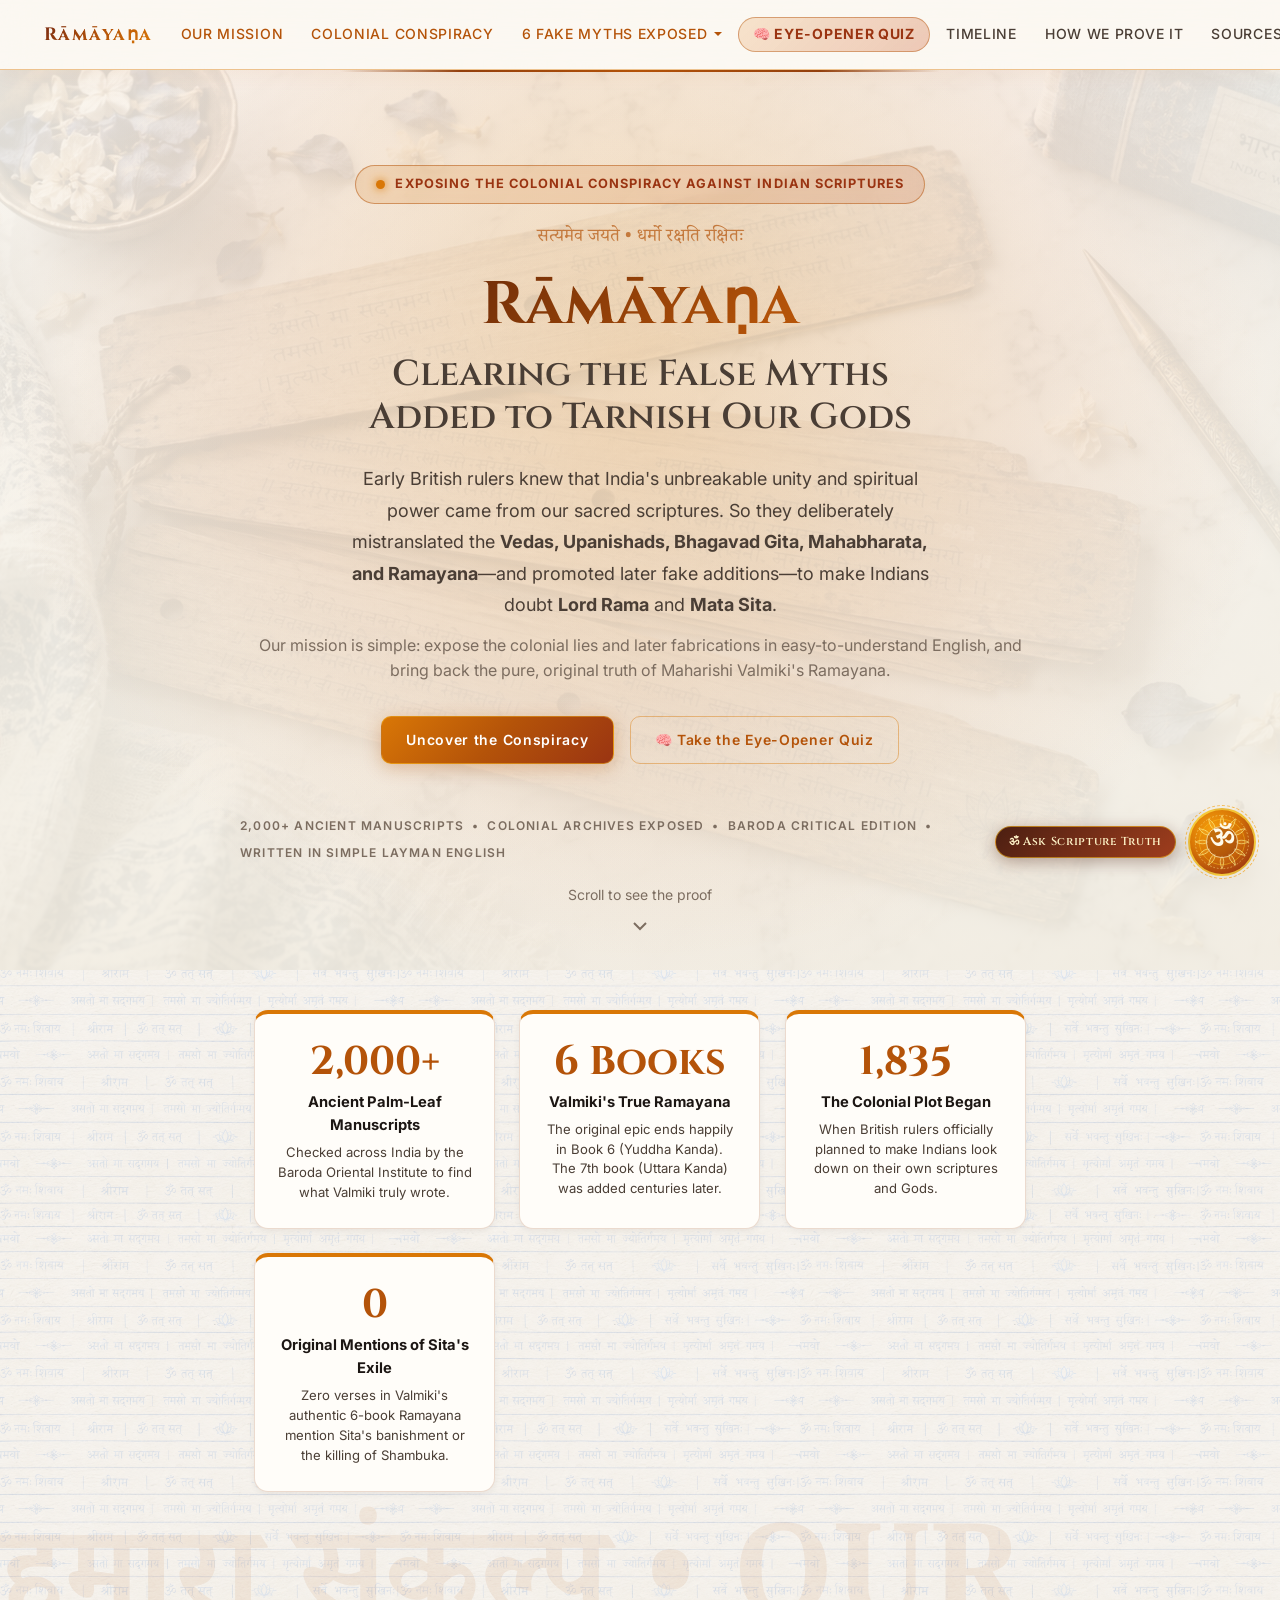
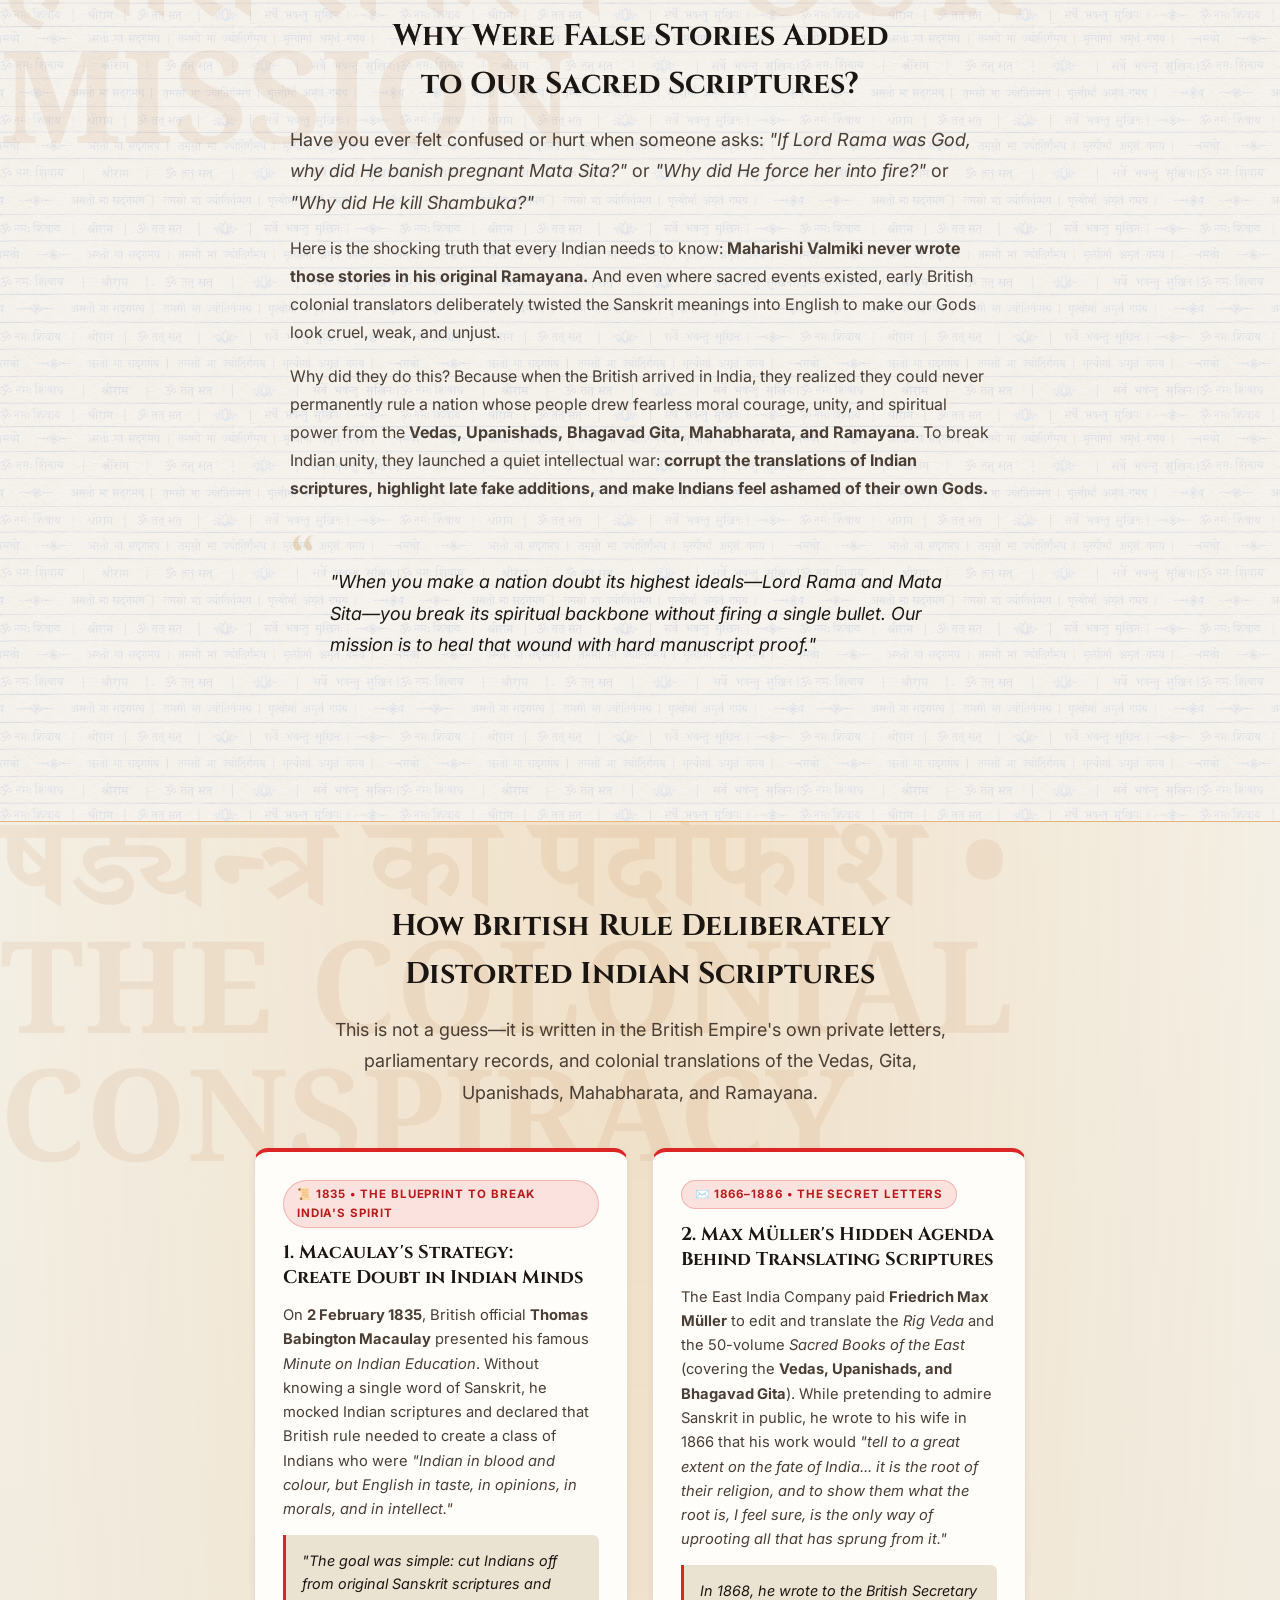
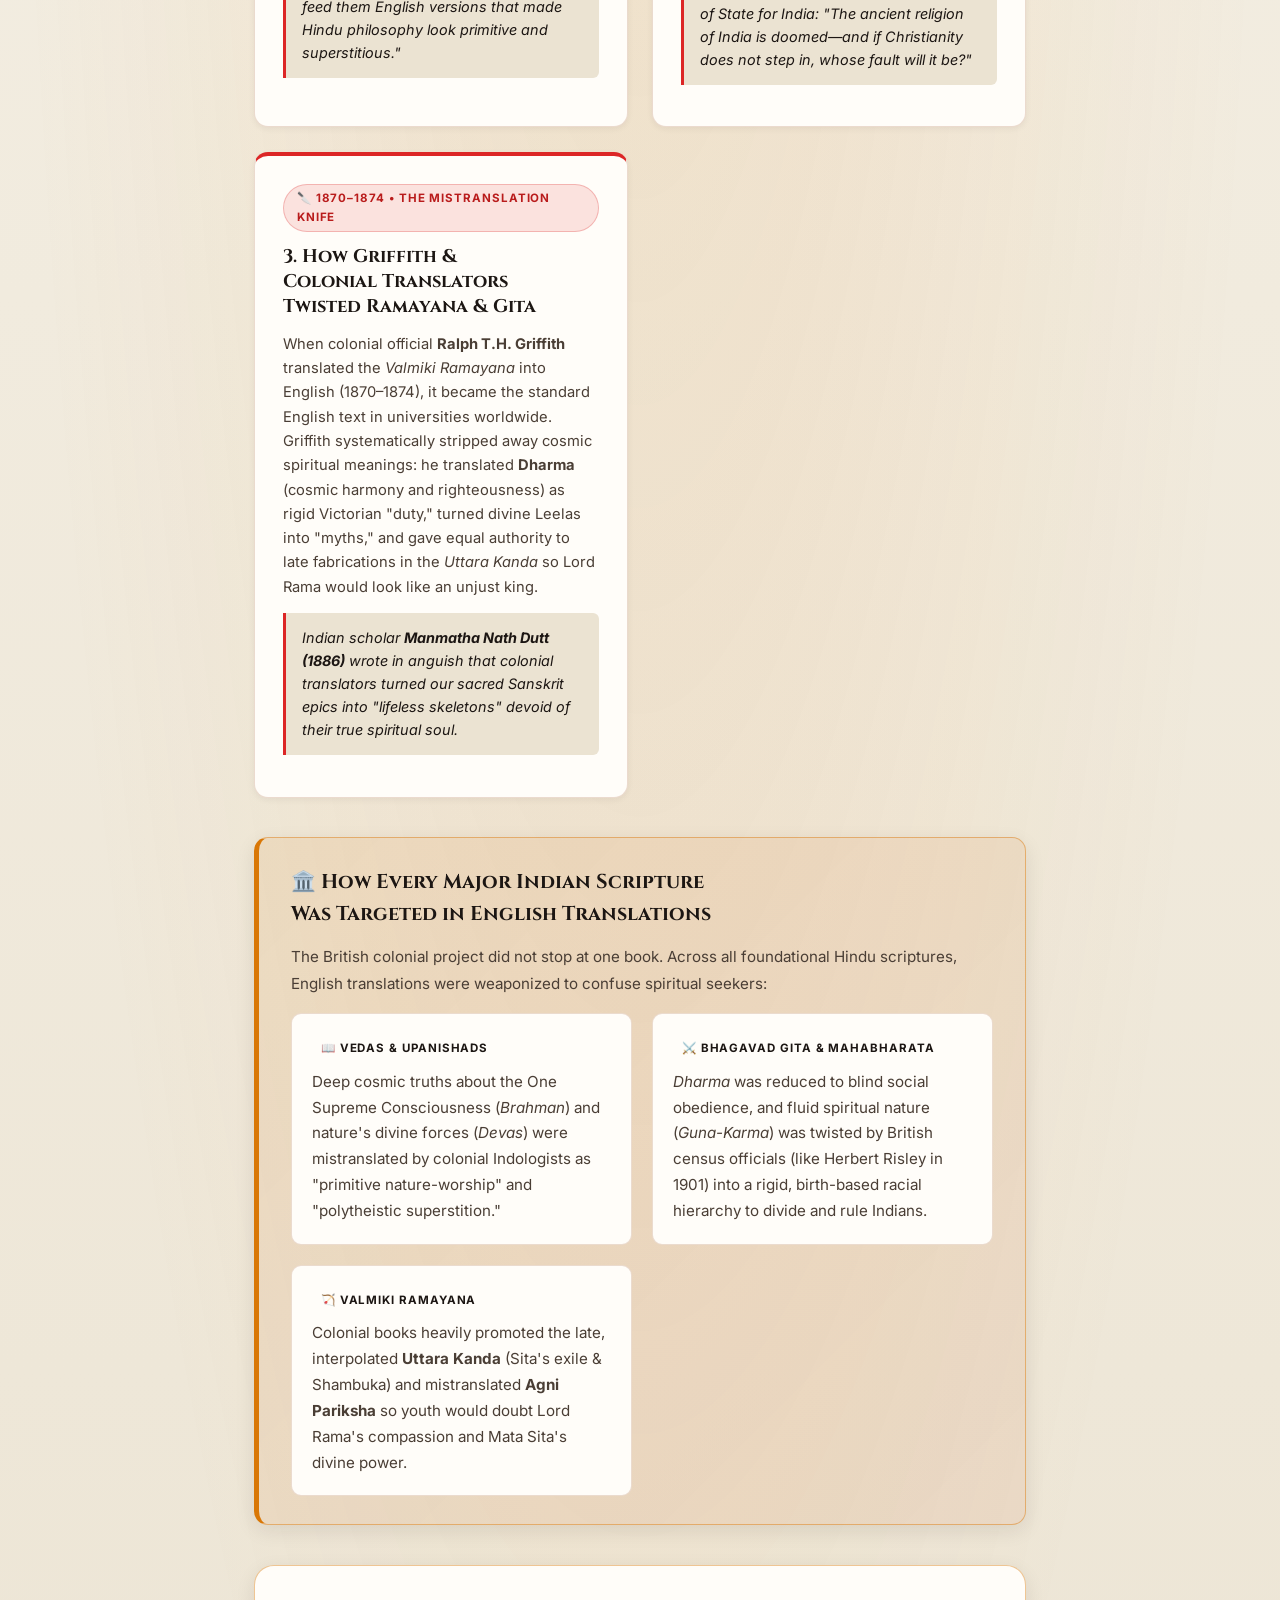
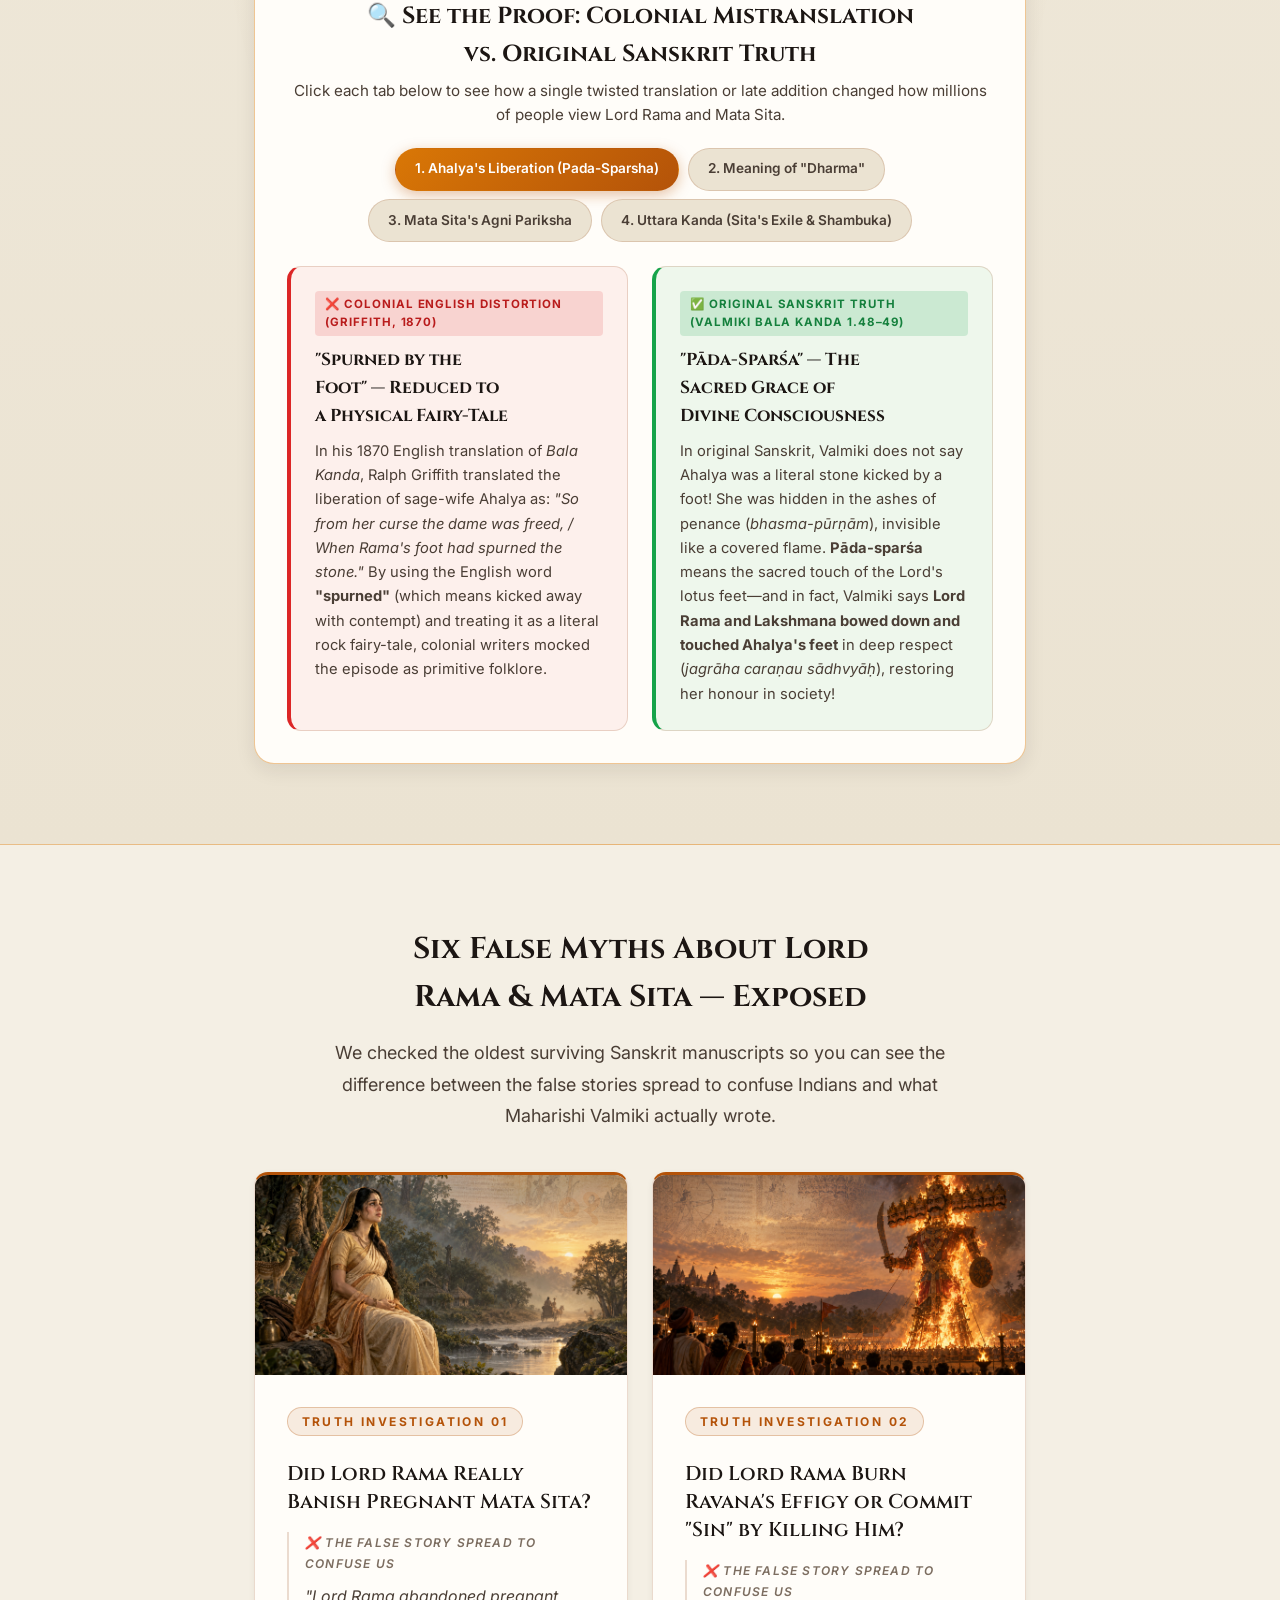
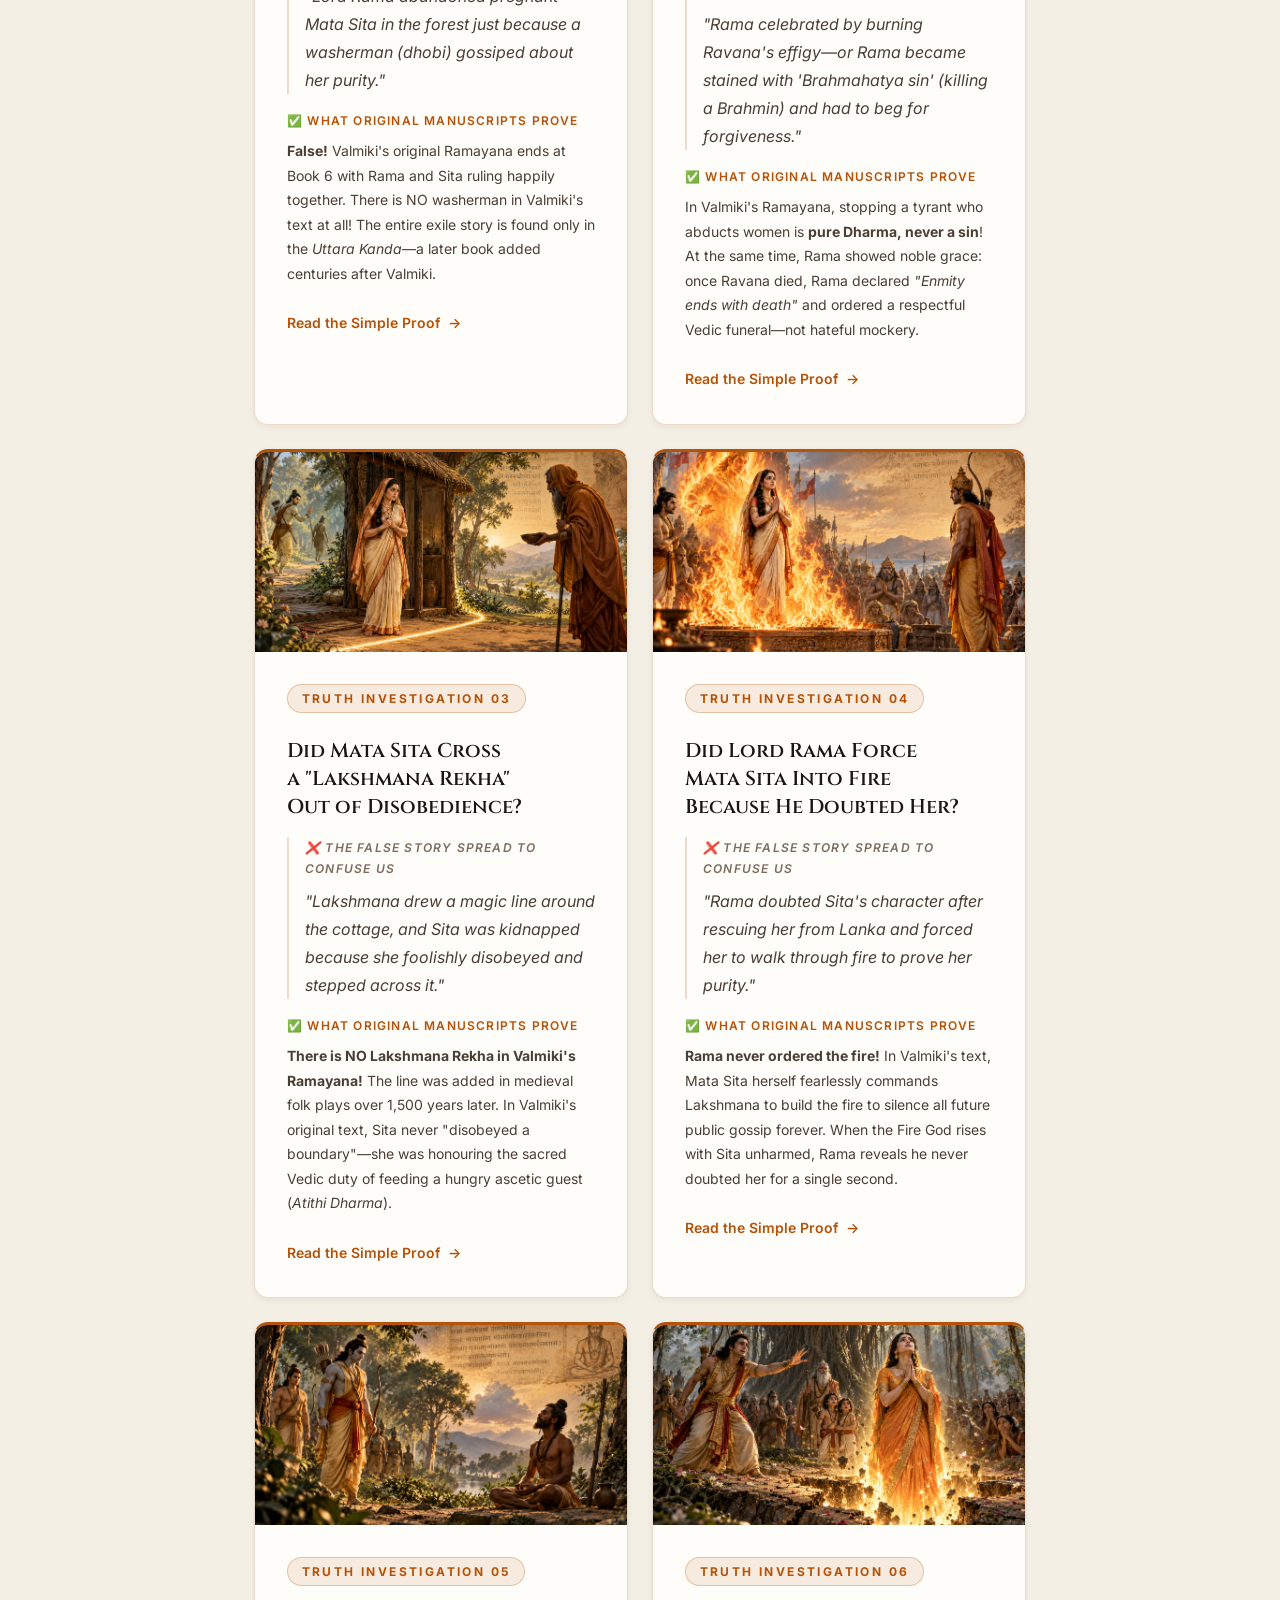
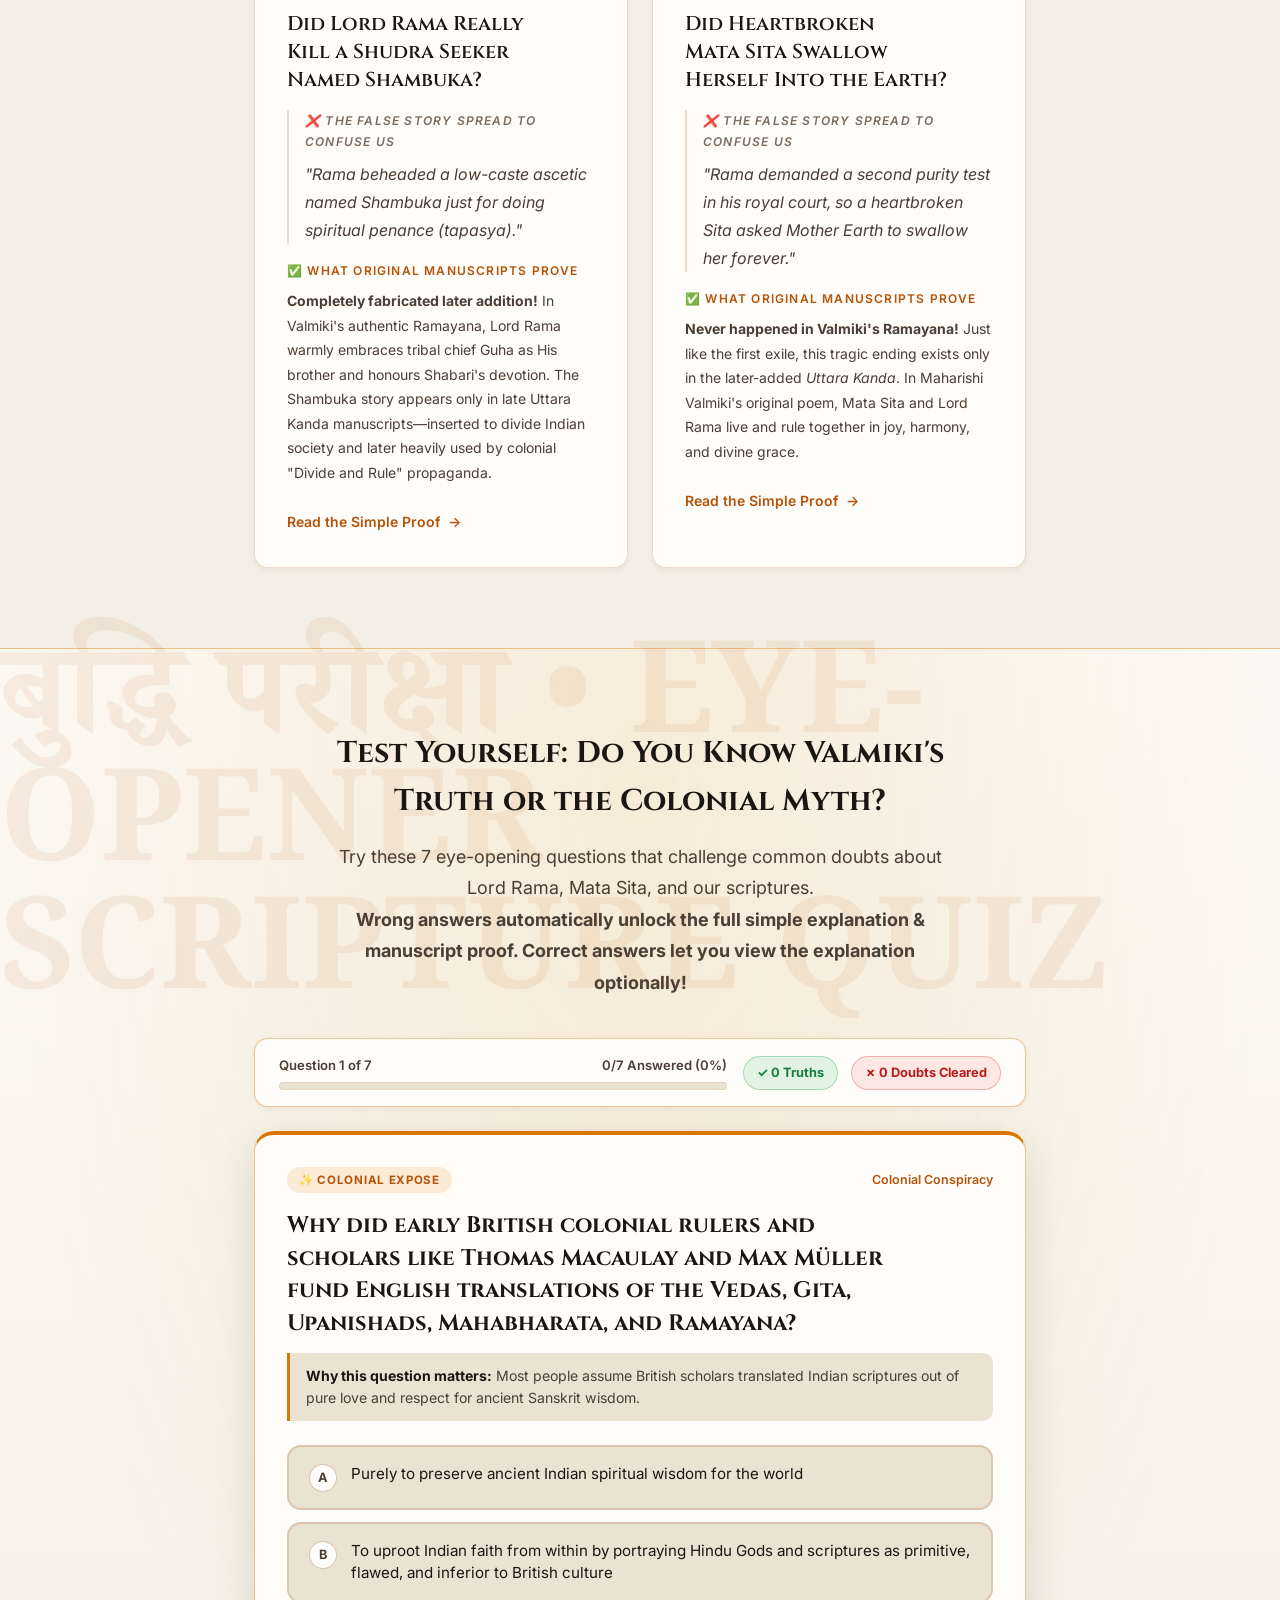
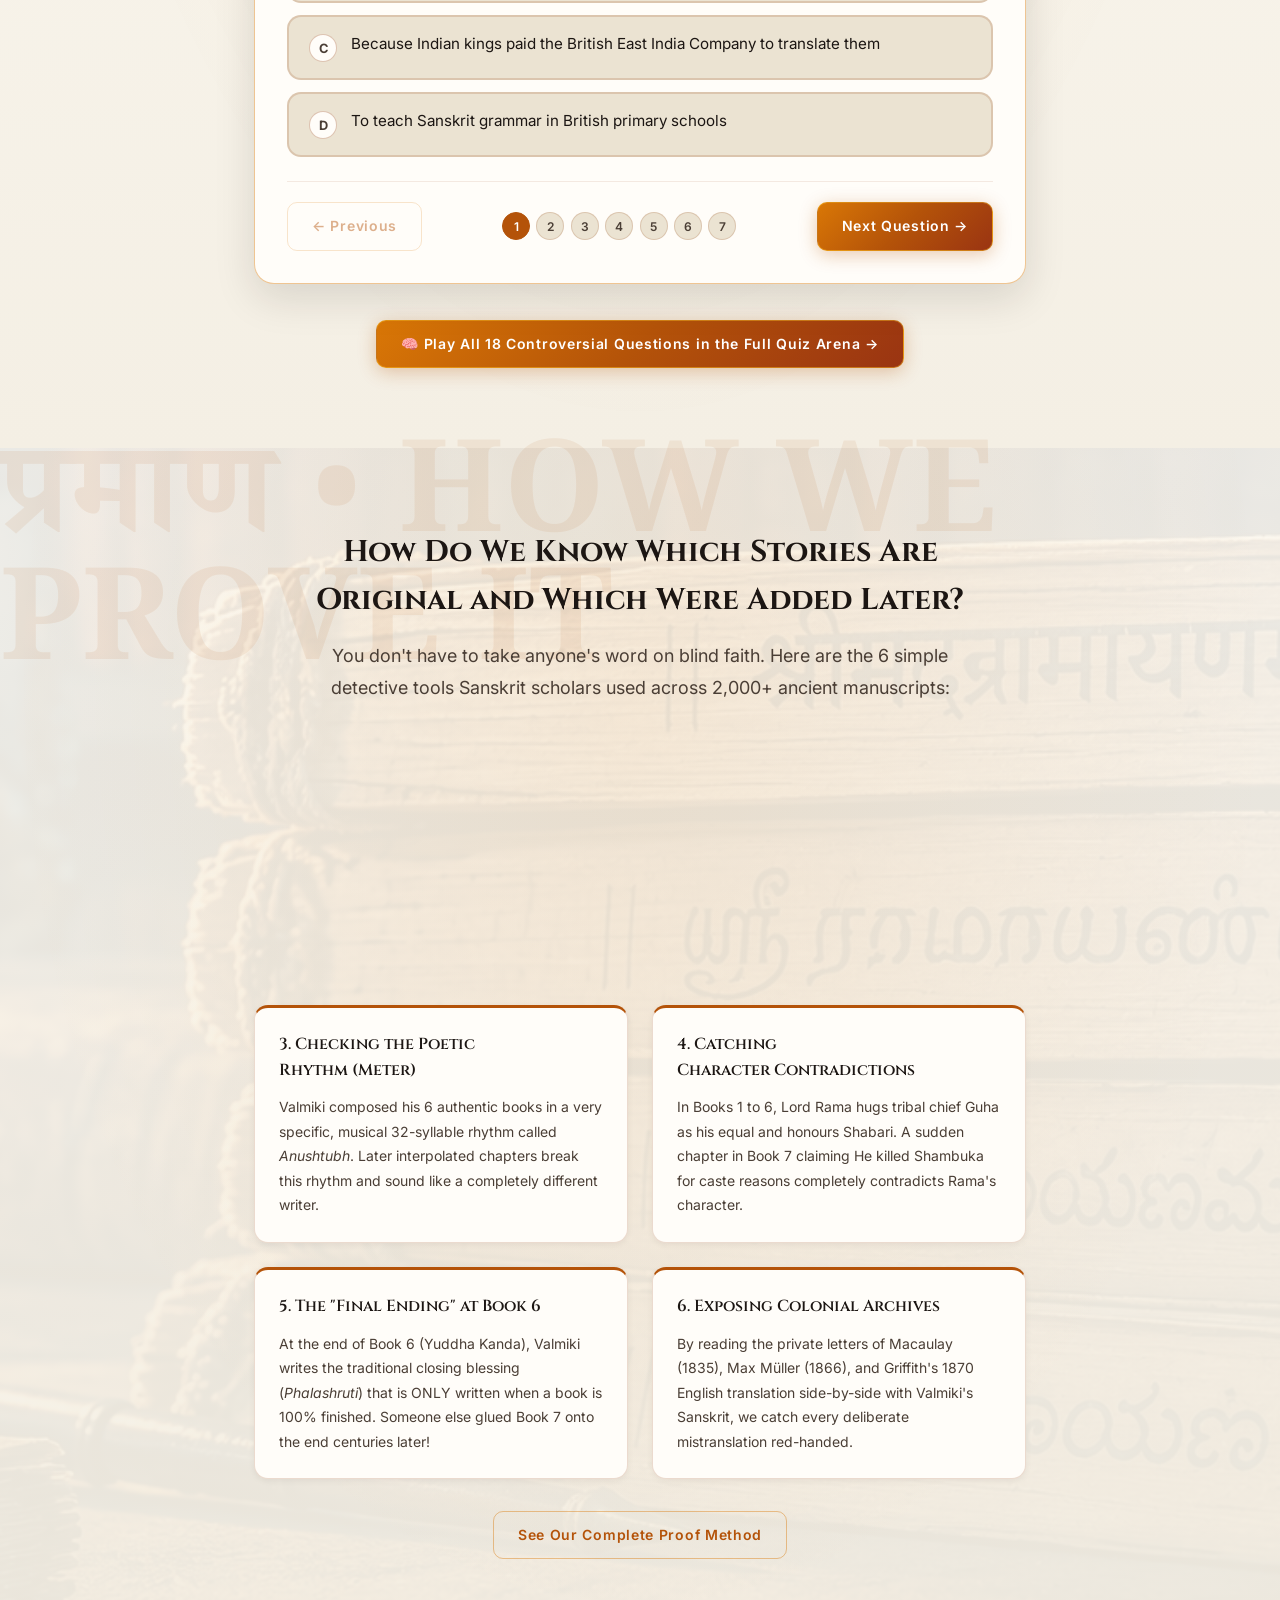
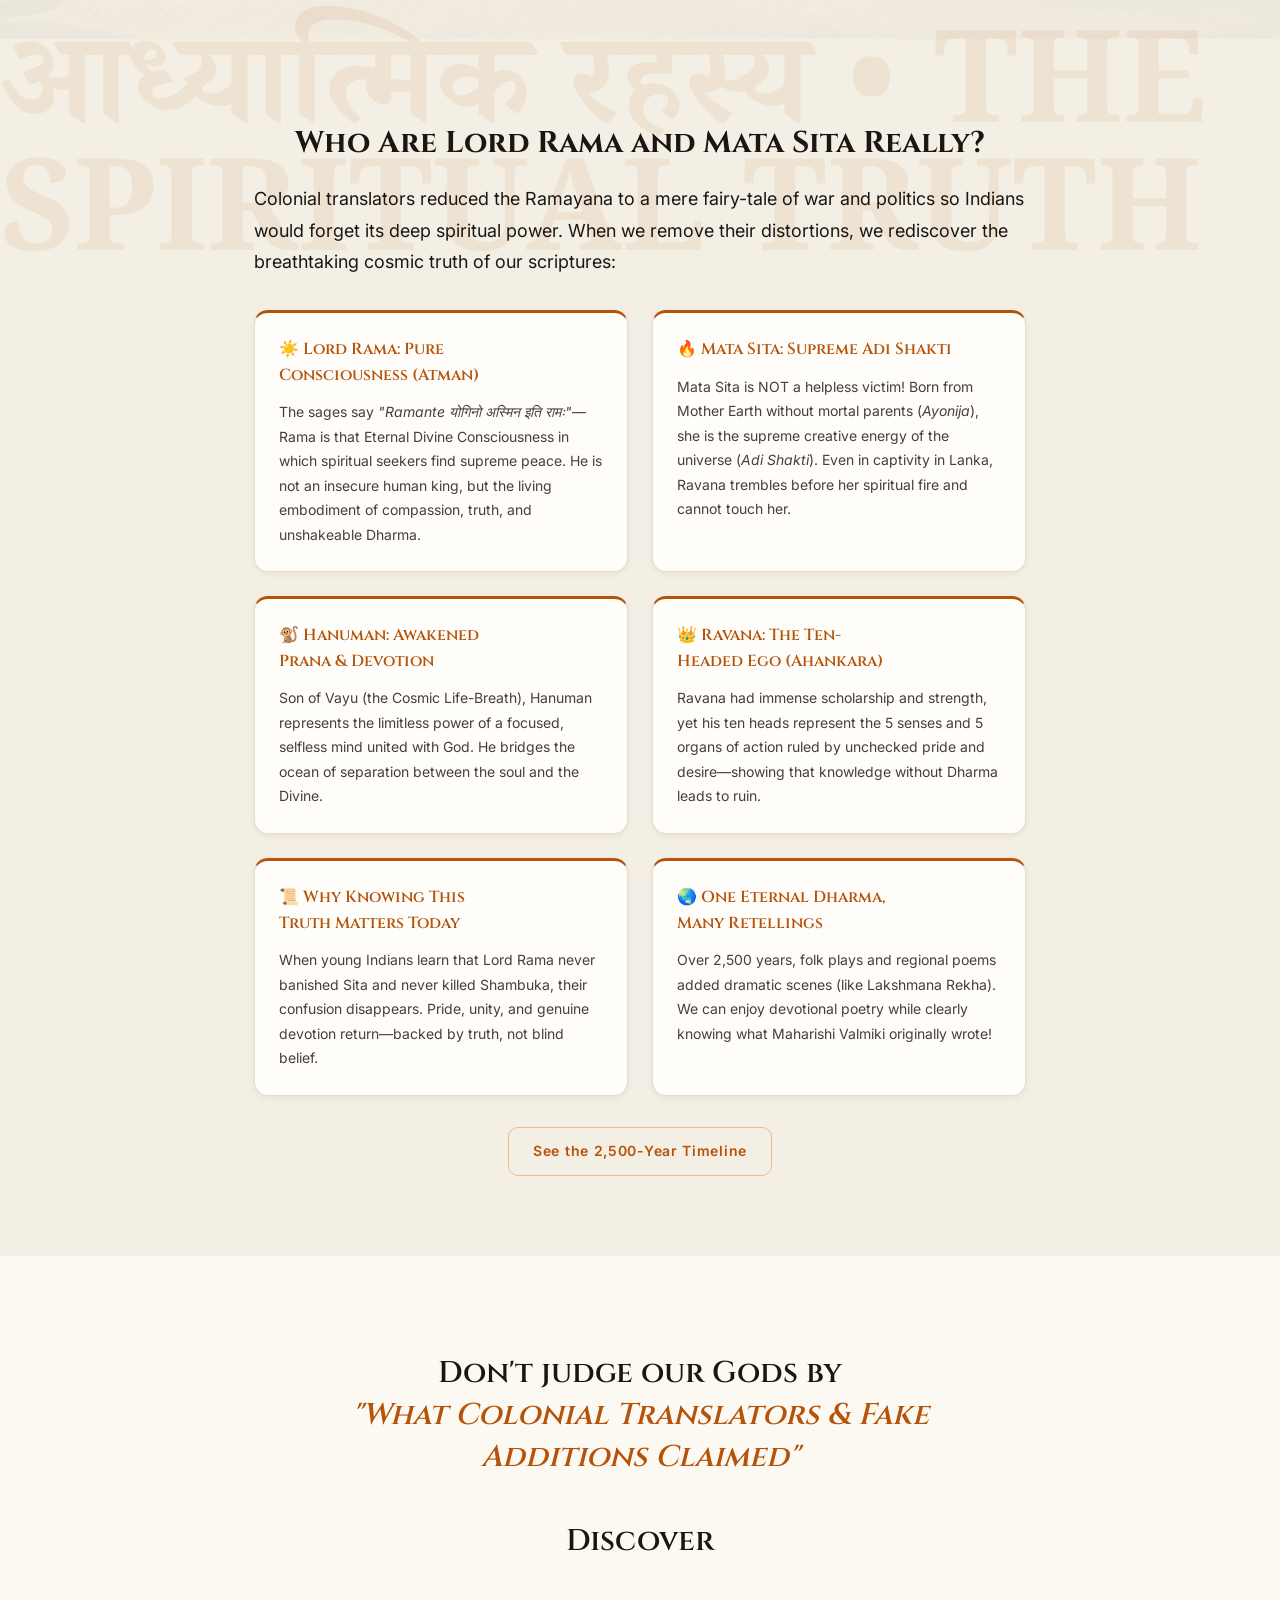
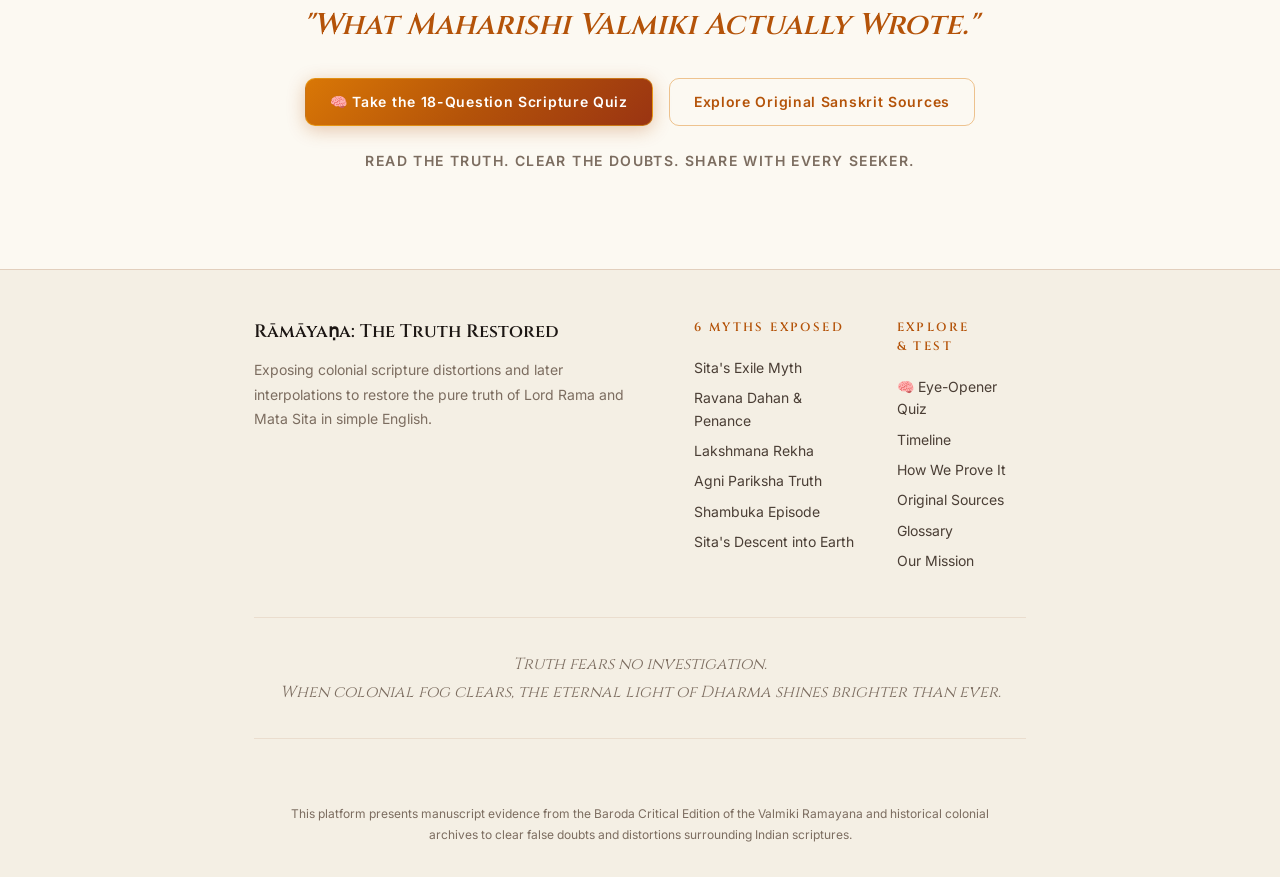
==== commit 7eb94615: "chatbot update" ====
--- a/index.html
+++ b/index.html
@@ -19,13 +19,13 @@
     <link rel="preconnect" href="https://fonts.googleapis.com">
     <link rel="preconnect" href="https://fonts.gstatic.com" crossorigin>
     <link href="https://fonts.googleapis.com/css2?family=Cinzel:wght@400;500;600;700&family=Inter:wght@300;400;500;600&family=Noto+Serif+Devanagari:wght@400;600&display=swap" rel="stylesheet">
-    <link rel="stylesheet" href="css/reset.css?v=2">
-    <link rel="stylesheet" href="css/variables.css?v=2">
-    <link rel="stylesheet" href="css/main.css?v=2">
-    <link rel="stylesheet" href="css/components.css?v=2">
-    <link rel="stylesheet" href="css/responsive.css?v=2">
-    <link rel="stylesheet" href="css/chatbot.css?v=2">
-    <link rel="stylesheet" href="css/animations-fx.css?v=2">
+    <link rel="stylesheet" href="css/reset.css?v=4">
+    <link rel="stylesheet" href="css/variables.css?v=4">
+    <link rel="stylesheet" href="css/main.css?v=4">
+    <link rel="stylesheet" href="css/components.css?v=4">
+    <link rel="stylesheet" href="css/responsive.css?v=4">
+    <link rel="stylesheet" href="css/chatbot.css?v=4">
+    <link rel="stylesheet" href="css/animations-fx.css?v=4">
     <script type="application/ld+json">
     {
         "@context": "https://schema.org",
@@ -680,22 +680,22 @@
         </div>
     </footer>
 
-    <script src="js/config.js?v=2"></script>
-    <script src="data/sources.js?v=2"></script>
-    <script src="data/search-index.js?v=2"></script>
-    <script src="data/glossary.js?v=2"></script>
-    <script src="data/hindi.js?v=2"></script>
-    <script src="data/quiz-data.js?v=2"></script>
-    <script src="js/theme.js?v=2"></script>
-    <script src="js/navigation.js?v=2"></script>
-    <script src="js/language.js?v=2"></script>
-    <script src="js/animations.js?v=2"></script>
-    <script src="js/search.js?v=2"></script>
-    <script src="js/sources.js?v=2"></script>
-    <script src="js/visitor-counter.js?v=2"></script>
-    <script src="js/reading-progress.js?v=2"></script>
-    <script src="js/quiz.js?v=2"></script>
-    <script src="js/main.js?v=2"></script>
-    <script src="js/chatbot.js?v=2"></script>
+    <script src="js/config.js?v=4"></script>
+    <script src="data/sources.js?v=4"></script>
+    <script src="data/search-index.js?v=4"></script>
+    <script src="data/glossary.js?v=4"></script>
+    <script src="data/hindi.js?v=4"></script>
+    <script src="data/quiz-data.js?v=4"></script>
+    <script src="js/theme.js?v=4"></script>
+    <script src="js/navigation.js?v=4"></script>
+    <script src="js/language.js?v=4"></script>
+    <script src="js/animations.js?v=4"></script>
+    <script src="js/search.js?v=4"></script>
+    <script src="js/sources.js?v=4"></script>
+    <script src="js/visitor-counter.js?v=4"></script>
+    <script src="js/reading-progress.js?v=4"></script>
+    <script src="js/quiz.js?v=4"></script>
+    <script src="js/main.js?v=4"></script>
+    <script src="js/chatbot.js?v=4"></script>
 </body>
 </html>
--- a/css/chatbot.css
+++ b/css/chatbot.css
@@ -1,63 +1,162 @@
 /* ==========================================================================
-   chatbot.css — Floating Chatbot Widget
-   Ramayana: Beyond What We Were Told
+   chatbot.css — Sacred Om Mandala Floating Chatbot Widget
+   Ramayana: Exposing Colonial Distortions & Restoring the Original Truth
    ========================================================================== */
 
+@keyframes sacredMandalaSpin {
+  0% { transform: rotate(0deg); }
+  100% { transform: rotate(360deg); }
+}
+
+@keyframes sacredAuraPulse {
+  0%, 100% {
+    box-shadow:
+      0 0 0 0 rgba(217, 119, 6, 0.55),
+      0 0 22px rgba(217, 119, 6, 0.5),
+      0 8px 28px rgba(154, 52, 18, 0.45);
+  }
+  50% {
+    box-shadow:
+      0 0 0 10px rgba(217, 119, 6, 0),
+      0 0 36px rgba(251, 191, 36, 0.75),
+      0 10px 34px rgba(154, 52, 18, 0.6);
+  }
+}
+
+@keyframes omBreath {
+  0%, 100% {
+    transform: scale(1);
+    filter: drop-shadow(0 0 6px rgba(254, 243, 199, 0.75));
+  }
+  50% {
+    transform: scale(1.08);
+    filter: drop-shadow(0 0 14px rgba(253, 224, 71, 0.95));
+  }
+}
+
+/* ---- Sacred Spiritual Floating Action Button (FAB) ---- */
 .chatbot-fab {
   position: fixed;
   bottom: 24px;
   right: 24px;
-  width: 56px;
-  height: 56px;
-  border-radius: var(--radius-full);
-  background: var(--accent);
-  color: #fff;
-  border: none;
+  width: 68px;
+  height: 68px;
+  border-radius: 50%;
+  background: radial-gradient(circle at 35% 30%, #F59E0B 0%, #D97706 42%, #9A3412 85%, #431407 100%);
+  color: #FFFBEB;
+  border: 2px solid rgba(253, 224, 71, 0.75);
   cursor: pointer;
-  box-shadow: 0 4px 16px rgba(37, 99, 235, 0.35);
   z-index: var(--z-toast);
   display: flex;
   align-items: center;
   justify-content: center;
-  transition: transform var(--duration-normal) var(--ease-spring),
-              box-shadow var(--duration-normal) var(--ease-default);
+  padding: 0;
+  animation: sacredAuraPulse 3.5s infinite ease-in-out;
+  transition: transform 0.3s cubic-bezier(0.34, 1.56, 0.64, 1),
+              box-shadow 0.3s ease,
+              border-color 0.3s ease;
+}
+
+.chatbot-fab::before {
+  content: '';
+  position: absolute;
+  inset: -5px;
+  border-radius: 50%;
+  border: 1.5px dashed rgba(245, 158, 11, 0.65);
+  animation: sacredMandalaSpin 22s linear infinite;
+  pointer-events: none;
 }
 
 .chatbot-fab:hover {
-  transform: scale(1.08);
-  box-shadow: 0 6px 24px rgba(37, 99, 235, 0.45);
-}
-
-.chatbot-fab svg {
+  transform: scale(1.1) translateY(-2px);
+  border-color: #FEF08A;
+}
+
+/* Floating Spiritual Label Pill beside the Om Button */
+.chatbot-fab-badge {
+  position: absolute;
+  right: 78px;
+  white-space: nowrap;
+  background: linear-gradient(135deg, rgba(67, 20, 7, 0.95), rgba(154, 52, 18, 0.95));
+  color: #FEF3C7;
+  border: 1px solid rgba(251, 191, 36, 0.55);
+  padding: 6px 13px;
+  border-radius: 9999px;
+  font-family: var(--font-heading);
+  font-size: 11.5px;
+  font-weight: 600;
+  letter-spacing: 0.06em;
+  box-shadow: 0 4px 16px rgba(67, 20, 7, 0.35);
+  pointer-events: none;
+  display: flex;
+  align-items: center;
+  gap: 6px;
+  transition: opacity 0.25s ease, transform 0.25s ease;
+}
+
+.chatbot-fab.open .chatbot-fab-badge {
+  opacity: 0;
+  transform: translateX(10px);
+}
+
+.chatbot-fab-emblem {
+  position: relative;
+  width: 100%;
+  height: 100%;
+  display: flex;
+  align-items: center;
+  justify-content: center;
+}
+
+.chatbot-fab svg.icon-mandala {
+  position: absolute;
+  width: 58px;
+  height: 58px;
+  opacity: 0.85;
+  animation: sacredMandalaSpin 28s linear infinite;
+  pointer-events: none;
+}
+
+.chatbot-fab .icon-om-symbol {
+  position: relative;
+  z-index: 2;
+  font-family: var(--font-devanagari), 'Noto Serif Devanagari', serif;
+  font-size: 28px;
+  font-weight: 700;
+  color: #FFFBEB;
+  line-height: 1;
+  animation: omBreath 3s ease-in-out infinite;
+  user-select: none;
+}
+
+.chatbot-fab svg.icon-close {
   width: 28px;
   height: 28px;
+  color: #FFFBEB;
   transition: transform var(--duration-fast) var(--ease-default);
 }
 
-.chatbot-fab.open svg.icon-chat { display: none; }
+.chatbot-fab.open .chatbot-fab-emblem { display: none; }
 .chatbot-fab:not(.open) svg.icon-close { display: none; }
-
-.chatbot-fab.open svg.icon-close {
-  display: block;
-}
+.chatbot-fab.open svg.icon-close { display: block; }
 
 /* ---- Panel ---- */
 .chatbot-panel {
   position: fixed;
-  bottom: 92px;
+  bottom: 104px;
   right: 24px;
-  width: 380px;
-  max-height: 520px;
-  border-radius: var(--radius-lg);
+  width: 410px;
+  max-height: 600px;
+  border-radius: var(--radius-xl);
   background: var(--bg-deepest);
-  border: 1px solid var(--border-default);
-  box-shadow: var(--shadow-lg);
+  border: 1.5px solid var(--border-gold);
+  box-shadow: 0 20px 50px rgba(67, 20, 7, 0.28), 0 0 25px rgba(217, 119, 6, 0.18);
   z-index: var(--z-toast);
   display: flex;
   flex-direction: column;
   overflow: hidden;
   opacity: 0;
-  transform: translateY(16px) scale(0.95);
+  transform: translateY(18px) scale(0.95);
   pointer-events: none;
   transition: opacity var(--duration-normal) var(--ease-out),
               transform var(--duration-normal) var(--ease-out);
@@ -73,37 +172,70 @@
 .chatbot-header {
   display: flex;
   align-items: center;
+  justify-content: space-between;
   gap: 10px;
   padding: 14px 16px;
-  background: var(--accent);
-  color: #fff;
+  background: linear-gradient(135deg, #7C2D12 0%, #B45309 55%, #D97706 100%);
+  border-bottom: 1px solid rgba(253, 224, 71, 0.35);
+  color: #FFFBEB;
   flex-shrink: 0;
 }
 
+.chatbot-header-left {
+  display: flex;
+  align-items: center;
+  gap: 11px;
+}
+
 .chatbot-header-icon {
-  width: 32px;
-  height: 32px;
-  border-radius: var(--radius-full);
-  background: rgba(255,255,255,0.2);
+  width: 40px;
+  height: 40px;
+  border-radius: 50%;
+  background: radial-gradient(circle, rgba(254, 243, 199, 0.28) 0%, rgba(217, 119, 6, 0.35) 100%);
+  border: 1.5px solid rgba(253, 224, 71, 0.65);
   display: flex;
   align-items: center;
   justify-content: center;
-  font-size: 18px;
+  font-family: var(--font-devanagari), serif;
+  font-size: 21px;
+  font-weight: 700;
+  color: #FEF3C7;
+  box-shadow: 0 0 12px rgba(251, 191, 36, 0.35);
   flex-shrink: 0;
 }
 
 .chatbot-header-text h3 {
   margin: 0;
   font-family: var(--font-heading);
-  font-size: var(--text-sm);
-  font-weight: var(--weight-semibold);
-  letter-spacing: var(--tracking-wide);
+  font-size: 0.92rem;
+  font-weight: 700;
+  letter-spacing: 0.05em;
+  color: #FFFBEB;
 }
 
 .chatbot-header-text p {
-  margin: 0;
+  margin: 2px 0 0;
   font-size: 11px;
-  opacity: 0.85;
+  color: #FDE68A;
+  opacity: 0.95;
+}
+
+.chatbot-reset-btn {
+  background: rgba(255, 251, 235, 0.14);
+  color: #FEF3C7;
+  border: 1px solid rgba(253, 224, 71, 0.35);
+  border-radius: 9999px;
+  padding: 4px 10px;
+  font-size: 10.5px;
+  font-weight: 600;
+  cursor: pointer;
+  transition: background 0.2s ease, transform 0.2s ease;
+  white-space: nowrap;
+}
+
+.chatbot-reset-btn:hover {
+  background: rgba(255, 251, 235, 0.26);
+  transform: translateY(-1px);
 }
 
 /* ---- Messages ---- */
@@ -114,18 +246,18 @@
   display: flex;
   flex-direction: column;
   gap: 12px;
-  min-height: 200px;
-  max-height: 340px;
+  min-height: 240px;
+  max-height: 390px;
   scrollbar-width: thin;
   scrollbar-color: var(--scrollbar-thumb) transparent;
 }
 
 .chatbot-msg {
-  max-width: 85%;
-  padding: 10px 14px;
+  max-width: 88%;
+  padding: 11px 14px;
   border-radius: var(--radius-lg);
-  font-size: var(--text-sm);
-  line-height: var(--leading-normal);
+  font-size: 0.86rem;
+  line-height: 1.58;
   font-family: var(--font-body);
   word-wrap: break-word;
   animation: chatMsgIn 0.25s var(--ease-out);
@@ -140,13 +272,21 @@
   align-self: flex-start;
   background: var(--bg-surface);
   color: var(--text-primary);
+  border: 1px solid var(--border-default);
+  border-left: 3px solid #D97706;
   border-bottom-left-radius: var(--radius-sm);
+}
+
+.chatbot-msg.bot.guardrail-notice {
+  background: linear-gradient(135deg, rgba(217, 119, 6, 0.12), rgba(180, 83, 9, 0.06));
+  border-color: rgba(217, 119, 6, 0.45);
+  border-left: 4px solid #D97706;
 }
 
 .chatbot-msg.user {
   align-self: flex-end;
-  background: var(--accent);
-  color: #fff;
+  background: linear-gradient(135deg, #B45309 0%, #9A3412 100%);
+  color: #FFFBEB;
   border-bottom-right-radius: var(--radius-sm);
 }
 
@@ -154,19 +294,24 @@
 .chatbot-msg.user .msg-label {
   display: block;
   font-size: 10px;
-  font-weight: var(--weight-semibold);
+  font-weight: 700;
   text-transform: uppercase;
-  letter-spacing: var(--tracking-wider);
+  letter-spacing: 0.08em;
   margin-bottom: 4px;
-  opacity: 0.6;
+  opacity: 0.72;
+}
+
+.chatbot-msg-text {
+  white-space: pre-line;
 }
 
 .chatbot-typing {
   align-self: flex-start;
   display: flex;
-  gap: 4px;
+  gap: 5px;
   padding: 10px 14px;
   background: var(--bg-surface);
+  border: 1px solid var(--border-default);
   border-radius: var(--radius-lg);
   border-bottom-left-radius: var(--radius-sm);
 }
@@ -175,7 +320,7 @@
   width: 6px;
   height: 6px;
   border-radius: 50%;
-  background: var(--text-tertiary);
+  background: var(--accent);
   animation: typingDot 1.2s infinite;
 }
 
@@ -185,6 +330,137 @@
 @keyframes typingDot {
   0%, 60%, 100% { opacity: 0.3; transform: translateY(0); }
   30% { opacity: 1; transform: translateY(-4px); }
+}
+
+/* ---- Welcome & Top 5 Myth-Busting Questions ---- */
+.chatbot-welcome {
+  text-align: center;
+  padding: 6px 8px 4px;
+}
+
+.chatbot-welcome-badge {
+  display: inline-block;
+  font-size: 10px;
+  font-weight: 700;
+  text-transform: uppercase;
+  letter-spacing: 0.08em;
+  color: #9A3412;
+  background: rgba(217, 119, 6, 0.15);
+  border: 1px solid rgba(217, 119, 6, 0.35);
+  padding: 3px 10px;
+  border-radius: 9999px;
+  margin-bottom: 6px;
+}
+
+html[data-theme="dark"] .chatbot-welcome-badge {
+  color: #FBBF24;
+  background: rgba(251, 191, 36, 0.18);
+}
+
+.chatbot-welcome p {
+  font-size: 0.82rem;
+  color: var(--text-secondary);
+  line-height: 1.5;
+  margin: 0;
+}
+
+.chatbot-suggestions-title {
+  font-family: var(--font-heading);
+  font-size: 0.72rem;
+  font-weight: 700;
+  text-transform: uppercase;
+  letter-spacing: 0.08em;
+  color: var(--accent);
+  text-align: center;
+  margin: 6px 0 4px;
+}
+
+.chatbot-suggestions {
+  display: flex;
+  flex-direction: column;
+  gap: 7px;
+  padding: 2px 4px 6px;
+}
+
+.chatbot-suggestions button {
+  display: flex;
+  align-items: flex-start;
+  gap: 8px;
+  width: 100%;
+  text-align: left;
+  background: var(--bg-elevated);
+  color: var(--text-primary);
+  border: 1px solid var(--border-gold);
+  border-left: 3px solid #D97706;
+  border-radius: var(--radius-md);
+  padding: 8px 11px;
+  font-size: 12px;
+  font-weight: 500;
+  line-height: 1.4;
+  font-family: var(--font-body);
+  cursor: pointer;
+  transition: all 0.2s ease;
+  box-shadow: var(--shadow-sm);
+}
+
+.chatbot-suggestions button .q-num {
+  display: inline-flex;
+  align-items: center;
+  justify-content: center;
+  width: 18px;
+  height: 18px;
+  border-radius: 50%;
+  background: rgba(217, 119, 6, 0.16);
+  color: var(--accent);
+  font-size: 10.5px;
+  font-weight: 700;
+  flex-shrink: 0;
+  margin-top: 1px;
+}
+
+.chatbot-suggestions button:hover {
+  background: linear-gradient(135deg, #D97706 0%, #B45309 100%);
+  color: #FFFFFF;
+  border-color: #D97706;
+  transform: translateX(3px);
+}
+
+.chatbot-suggestions button:hover .q-num {
+  background: rgba(255, 255, 255, 0.22);
+  color: #FFFFFF;
+}
+
+/* Quick Top-5 Drawer Toggle above Input */
+.chatbot-quick-bar {
+  display: flex;
+  align-items: center;
+  justify-content: space-between;
+  padding: 6px 12px;
+  background: var(--bg-surface);
+  border-top: 1px solid var(--border-subtle);
+  font-size: 11px;
+  color: var(--text-secondary);
+}
+
+.chatbot-show-myths-btn {
+  background: none;
+  border: none;
+  color: var(--accent);
+  font-size: 11px;
+  font-weight: 700;
+  cursor: pointer;
+  padding: 2px 6px;
+  border-radius: 4px;
+  transition: background 0.2s ease;
+}
+
+.chatbot-show-myths-btn:hover {
+  background: var(--accent-glow);
+}
+
+.chatbot-session-indicator {
+  font-size: 10.5px;
+  color: var(--text-tertiary);
 }
 
 /* ---- Input ---- */
@@ -202,7 +478,7 @@
   flex: 1;
   border: 1px solid var(--border-default);
   border-radius: var(--radius-full);
-  padding: 8px 14px;
+  padding: 9px 14px;
   font-size: var(--text-sm);
   font-family: var(--font-body);
   background: var(--bg-deepest);
@@ -235,12 +511,12 @@
 }
 
 .chatbot-btn-send {
-  background: var(--accent);
+  background: linear-gradient(135deg, #D97706, #B45309);
   color: #fff;
 }
 
 .chatbot-btn-send:hover {
-  background: var(--accent-dim);
+  background: linear-gradient(135deg, #B45309, #9A3412);
   transform: scale(1.05);
 }
 
@@ -274,45 +550,6 @@
 .chatbot-btn-send svg {
   width: 18px;
   height: 18px;
-}
-
-/* ---- Welcome ---- */
-.chatbot-welcome {
-  text-align: center;
-  padding: 20px 16px 8px;
-}
-
-.chatbot-welcome p {
-  font-size: var(--text-sm);
-  color: var(--text-secondary);
-  line-height: var(--leading-normal);
-  margin: 0;
-}
-
-.chatbot-suggestions {
-  display: flex;
-  flex-wrap: wrap;
-  gap: 6px;
-  justify-content: center;
-  padding: 8px 16px 4px;
-}
-
-.chatbot-suggestions button {
-  background: var(--accent-glow);
-  color: var(--accent);
-  border: 1px solid var(--border-gold);
-  border-radius: var(--radius-full);
-  padding: 5px 12px;
-  font-size: 12px;
-  font-family: var(--font-body);
-  cursor: pointer;
-  transition: background var(--duration-fast) var(--ease-default);
-  white-space: nowrap;
-}
-
-.chatbot-suggestions button:hover {
-  background: var(--accent);
-  color: #fff;
 }
 
 /* ---- Responsive ---- */
@@ -320,15 +557,19 @@
   .chatbot-panel {
     right: 8px;
     left: 8px;
-    bottom: 80px;
+    bottom: 88px;
     width: auto;
-    max-height: 70vh;
+    max-height: 75vh;
   }
 
   .chatbot-fab {
     bottom: 16px;
     right: 16px;
-    width: 50px;
-    height: 50px;
-  }
-}
+    width: 58px;
+    height: 58px;
+  }
+
+  .chatbot-fab-badge {
+    display: none;
+  }
+}
